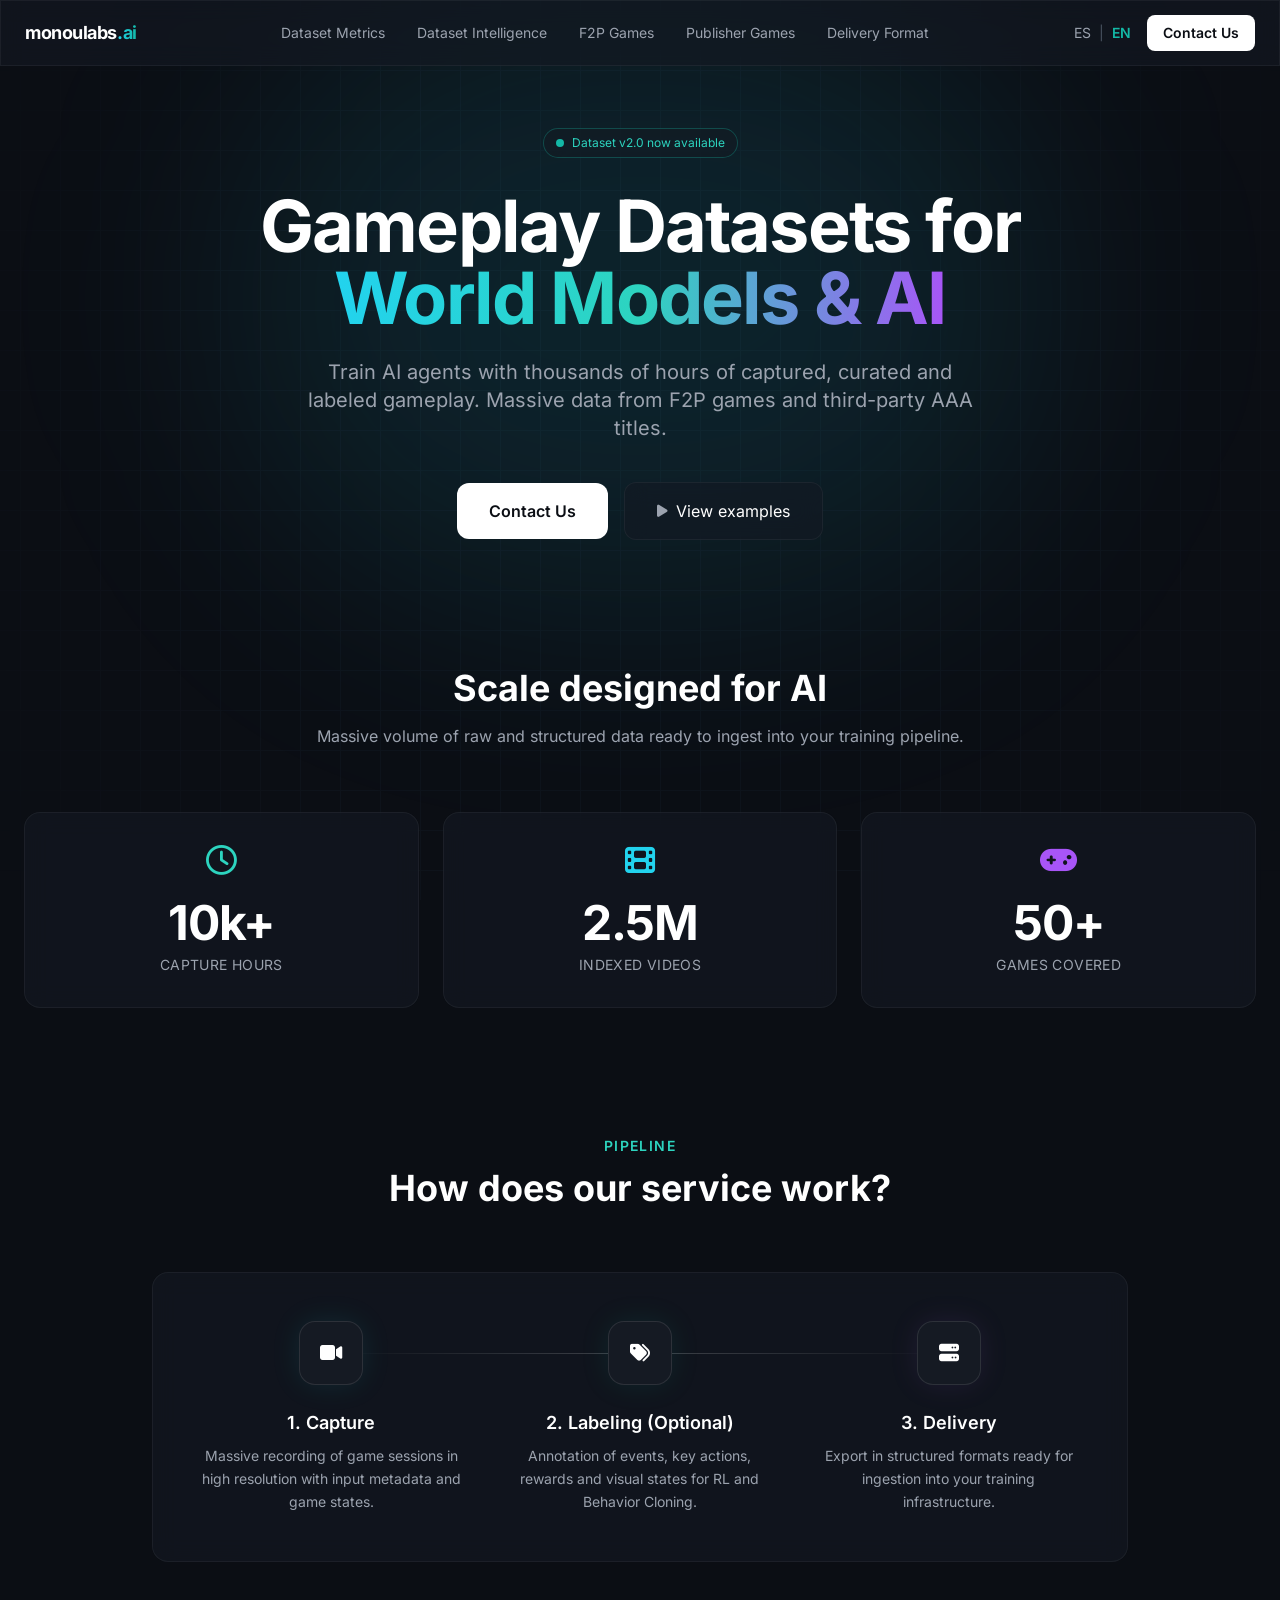
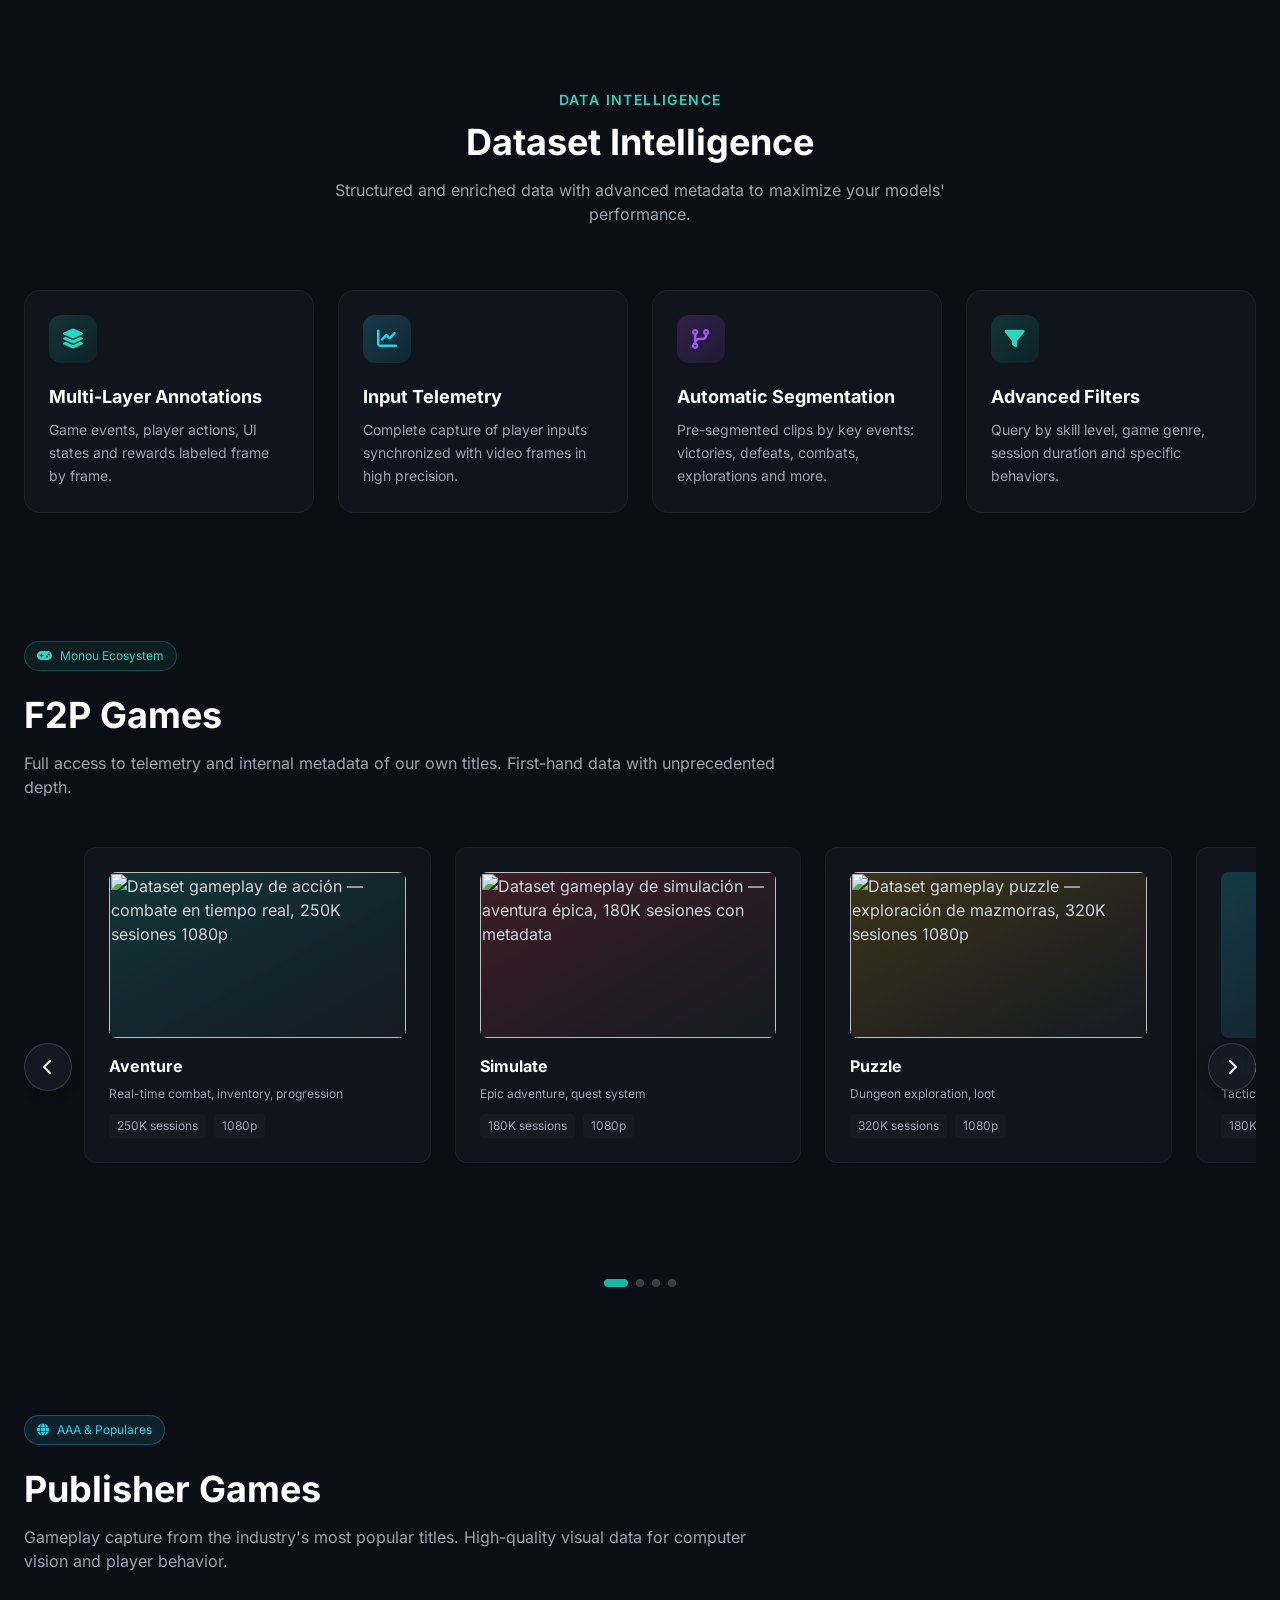
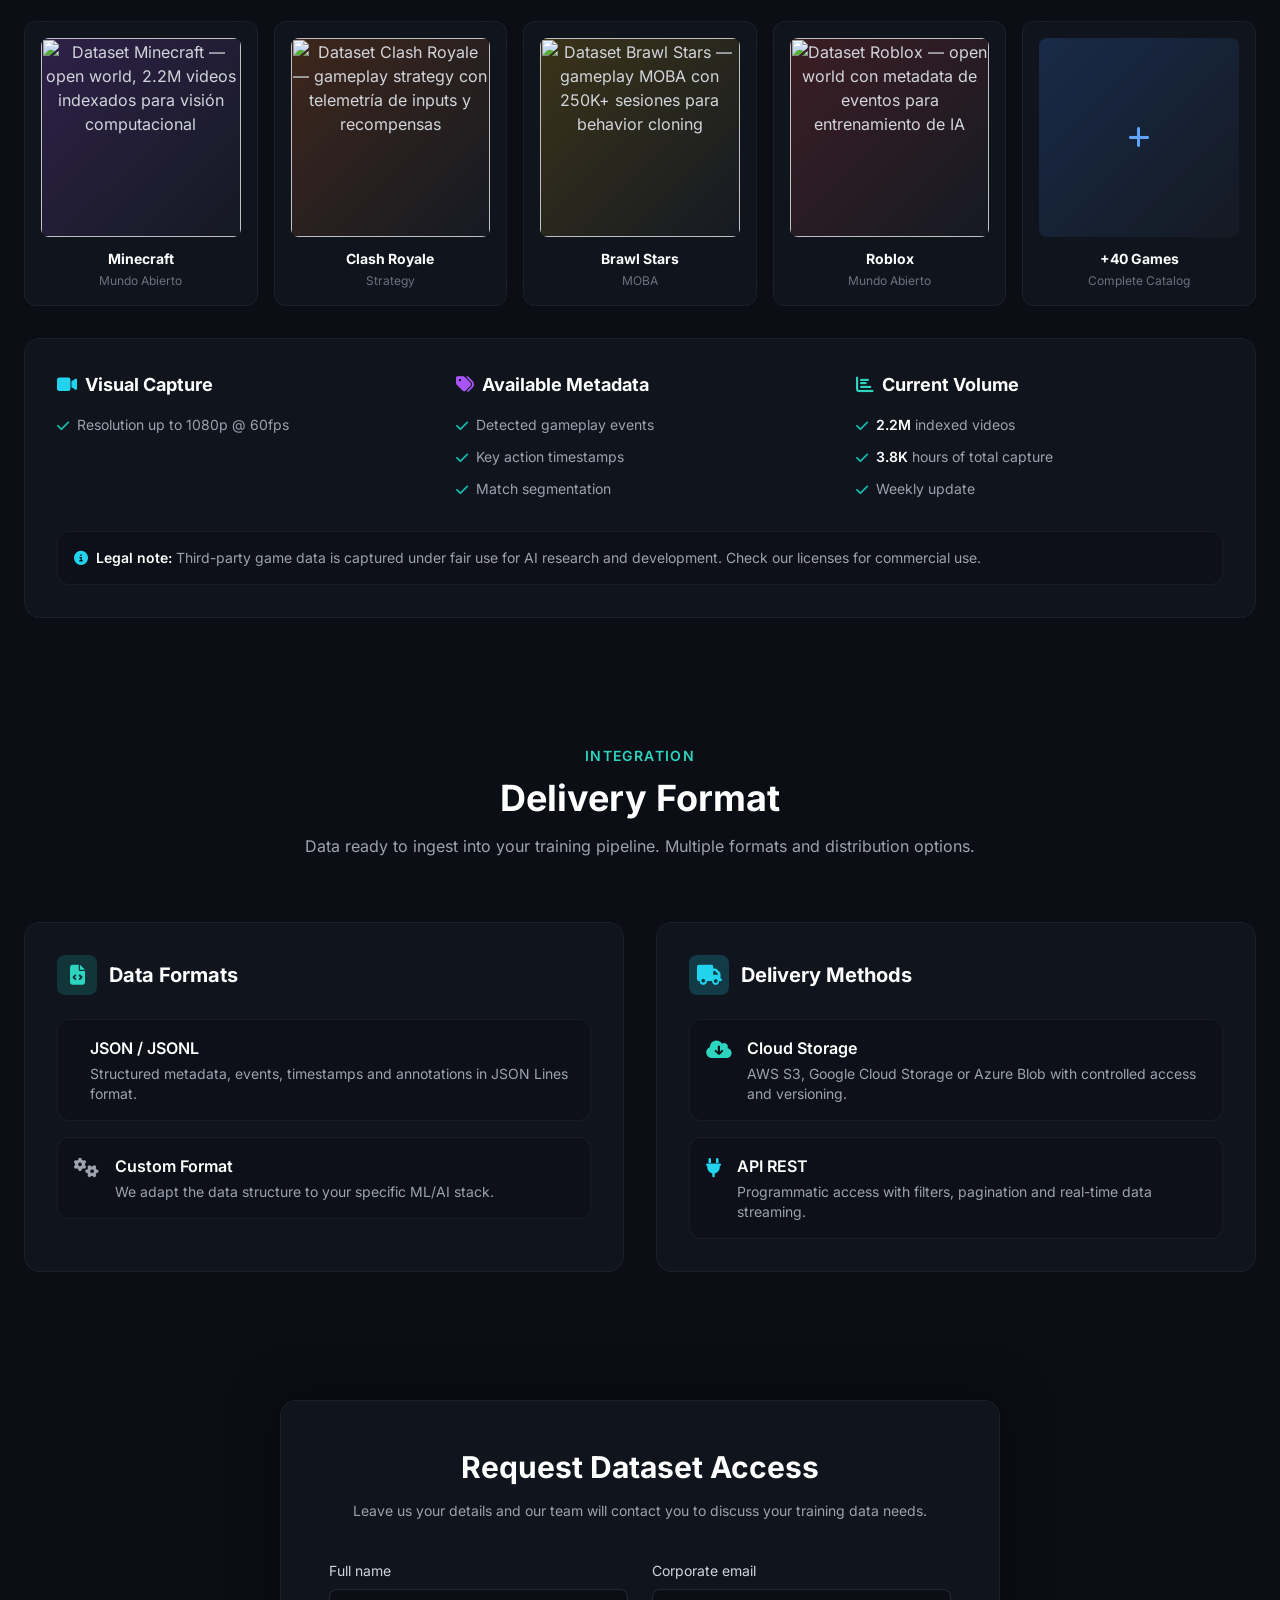
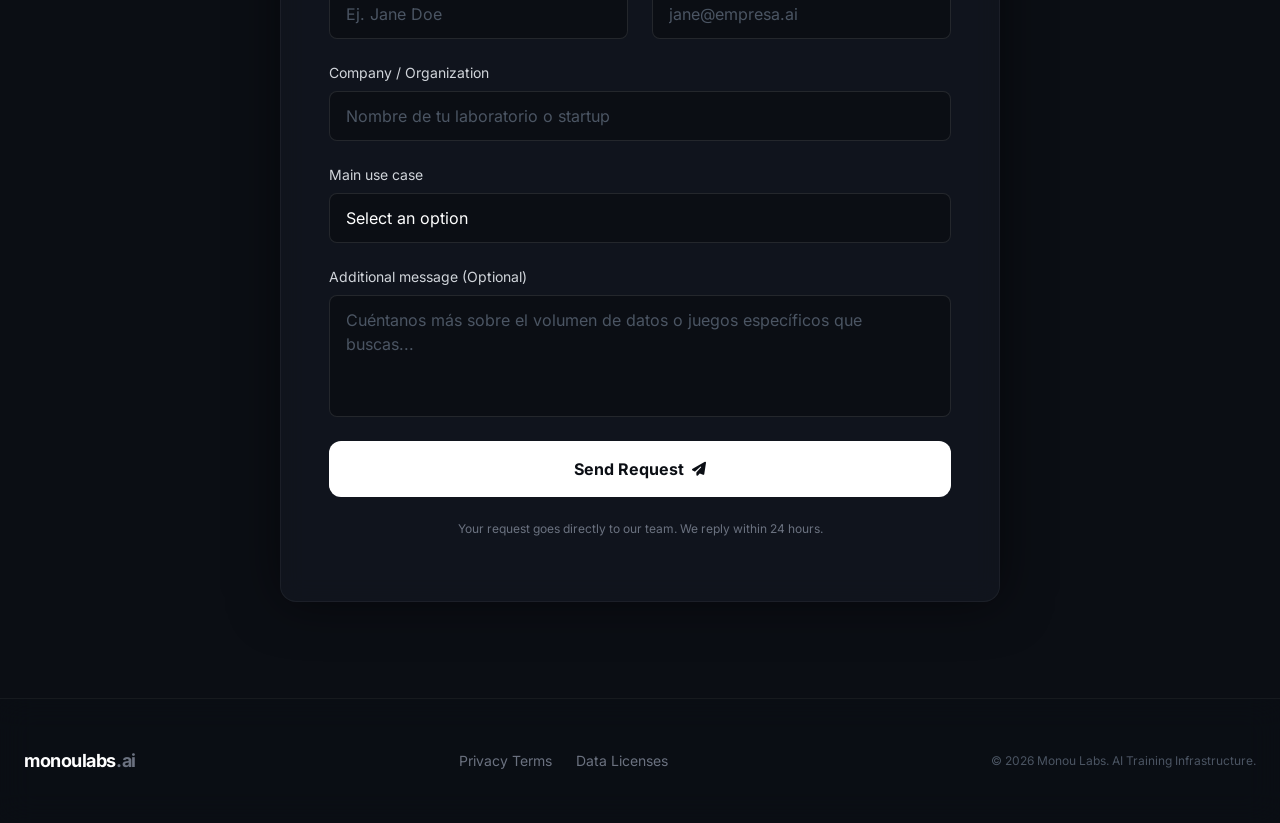
==== index.html @ bdece17b "feat(v3.1.1): quick-win fixes from security + perf/SEO audits Critical: - deploy/start-monou.sh: rem" ====
<html lang="es"><head>
    <meta charset="UTF-8">
    <meta name="viewport" content="width=device-width, initial-scale=1.0">

    <!-- ═══ SEO Primary ═══ -->
    <title>Gameplay Datasets para IA y World Models | Monou Labs</title>
    <meta name="description" content="+10K horas de gameplay capturado, curado y etiquetado. Datasets para Reinforcement Learning, Behavior Cloning y World Models. Juegos F2P y AAA. Entrega vía S3 o API REST.">
    <meta name="robots" content="index, follow">
    <meta name="author" content="Monou Labs">
    <link rel="canonical" href="https://monoulabs.ai/">

    <!-- ═══ Hreflang — solo ES indexable. Toggle EN sigue activo como UX feature (data-en + JS),
         pero no se declara como URL alternativa porque sirve HTML idéntico al ES (Audit v3 Opción B). ═══ -->
    <link rel="alternate" hreflang="es" href="https://monoulabs.ai/">
    <link rel="alternate" hreflang="x-default" href="https://monoulabs.ai/">

    <!-- ═══ Open Graph (LinkedIn, Slack, Facebook) ═══ -->
    <meta property="og:type" content="website">
    <meta property="og:url" content="https://monoulabs.ai/">
    <meta property="og:title" content="Gameplay Datasets para IA y World Models | Monou Labs">
    <meta property="og:description" content="+10K horas de gameplay curado para entrenar agentes de IA. Datasets para Reinforcement Learning y Behavior Cloning con telemetría completa.">
    <meta property="og:image" content="https://monoulabs.ai/og-preview.png">
    <meta property="og:image:secure_url" content="https://monoulabs.ai/og-preview.png">
    <meta property="og:image:type" content="image/png">
    <meta property="og:image:width" content="1200">
    <meta property="og:image:height" content="630">
    <meta property="og:image:alt" content="Monou Labs — Gameplay Datasets para entrenar agentes de IA">
    <meta property="og:locale" content="es_MX">
    <meta property="og:locale:alternate" content="en_US">
    <meta property="og:site_name" content="Monou Labs">

    <!-- ═══ Twitter Card (X / algunas vistas de Slack) ═══ -->
    <meta name="twitter:card" content="summary_large_image">
    <meta name="twitter:title" content="Gameplay Datasets for AI Training | Monou Labs">
    <meta name="twitter:description" content="+10K hours of curated gameplay data for training AI agents. Datasets for RL, Behavior Cloning, World Models.">
    <meta name="twitter:image" content="https://monoulabs.ai/og-preview.png">
    <meta name="twitter:image:alt" content="Monou Labs — Gameplay Datasets para entrenar agentes de IA">
    <meta name="twitter:site" content="@monoulabs">
    <meta name="twitter:creator" content="@monoulabs">

    <!-- ═══ Performance hints — DNS-prefetch only (v2.5.1) ═══
         Antes había <link rel="preconnect"> a S3 y a api.monoulabs.ai;
         PageSpeed reportó "preconnect no usado" porque ninguno está en
         el critical path para LCP:
           - S3: las imágenes son loading="lazy" (no se piden en paint inicial).
           - API: solo se llama en submit del formulario (post-LCP).
         Mantenemos dns-prefetch (cheap, no warning) y soltamos preconnect. -->
    <link rel="dns-prefetch" href="https://muestra-imagen.s3.us-east-1.amazonaws.com">
    <link rel="dns-prefetch" href="https://api.monoulabs.ai">
    <!-- Preconnect a api.monoulabs.ai (v2.5.2 — re-agregado).
         analytics-loader.js fetcha /api/analytics-config y /api/cta-tags
         con defer; en algunas corridas de Lighthouse esos fetches caen en
         critical path y reportó 170ms de ahorro estimado de LCP.
         crossorigin="" porque fetch() cross-origin sin credentials. -->
    <link rel="preconnect" href="https://api.monoulabs.ai" crossorigin>

    <!-- ═══ Preload de fuentes críticas LCP (v2.5.1) ═══
         Inter 400 (body text), 600 (botones del hero) y 700 (H1 hero)
         están above-the-fold. Sin preload el browser los descubre solo
         tras parsear el <style> @font-face inline, encadenándolos detrás
         de tailwind.min.css (Lighthouse: critical chain ~354ms).
         Con preload arrancan en paralelo al HTML parse y no quedan en
         serie con Tailwind. -->
    <link rel="preload" as="font" type="font/woff2" href="assets/fonts/inter-400.woff2" crossorigin>
    <link rel="preload" as="font" type="font/woff2" href="assets/fonts/inter-600.woff2" crossorigin>
    <link rel="preload" as="font" type="font/woff2" href="assets/fonts/inter-700.woff2" crossorigin>

    <!-- ═══ Theme & mobile hints ═══ -->
    <meta name="theme-color" content="#0B0E14">
    <meta name="color-scheme" content="dark">
    <meta name="format-detection" content="telephone=no">
    <meta name="application-name" content="Monou Labs">
    <meta name="apple-mobile-web-app-title" content="Monou Labs">
    <meta name="apple-mobile-web-app-capable" content="yes">
    <meta name="mobile-web-app-capable" content="yes">
    <meta name="apple-mobile-web-app-status-bar-style" content="black-translucent">
    <meta name="referrer" content="strict-origin-when-cross-origin">

    <!-- ═══ Favicon ═══ -->
    <link rel="icon" href="data:image/svg+xml,%3Csvg xmlns='http://www.w3.org/2000/svg' viewBox='0 0 100 100'%3E%3Ctext y='.9em' font-size='90'%3E🎮%3C/text%3E%3C/svg%3E">

    <!-- ═══ Schema.org Dataset (Google Dataset Search — canal zero-competencia) ═══ -->
    <script type="application/ld+json">
    {
      "@context": "https://schema.org/",
      "@type": "Dataset",
      "name": "Gameplay Dataset for AI Training — Monou Labs",
      "alternateName": "Gameplay Datasets para Entrenamiento de IA — Monou Labs",
      "description": "10,000+ hours of gameplay captured, curated and labeled for training AI agents. Frame-by-frame annotations, input telemetry and event segmentation. Covers 50+ F2P and AAA titles.",
      "url": "https://monoulabs.ai/",
      "keywords": [
        "gameplay dataset",
        "AI training data",
        "reinforcement learning dataset",
        "behavior cloning data",
        "world model training",
        "game telemetry",
        "video game AI",
        "datos de entrenamiento IA",
        "dataset de gameplay",
        "aprendizaje por refuerzo"
      ],
      "inLanguage": ["es", "en"],
      "creator": {
        "@type": "Organization",
        "name": "Monou Labs",
        "url": "https://monoulabs.ai/",
        "email": "contacto@monoulabs.ai"
      },
      "distribution": [
        { "@type": "DataDownload", "encodingFormat": "application/json", "contentUrl": "https://monoulabs.ai/#contacto" },
        { "@type": "DataDownload", "encodingFormat": "application/x-ndjson", "contentUrl": "https://monoulabs.ai/#contacto" },
        { "@type": "DataDownload", "encodingFormat": "application/octet-stream", "contentUrl": "https://monoulabs.ai/#contacto" }
      ],
      "measurementTechnique": "Automated gameplay recording, annotation and segmentation",
      "variableMeasured": ["Player actions", "Game states", "Rewards", "Visual frames", "Input telemetry", "Match segmentation"],
      "temporalCoverage": "2024/..",
      "spatialCoverage": "Global",
      "isAccessibleForFree": false,
      "license": "https://monoulabs.ai/#data-licenses",
      "version": "2.0",
      "datePublished": "2024-01-01",
      "dateModified": "2026-05-05",
      "includedInDataCatalog": {
        "@type": "DataCatalog",
        "name": "Monou Labs Gameplay Datasets",
        "url": "https://monoulabs.ai/"
      }
    }
    </script>

    <!-- ═══ Schema.org Organization (entidad — knowledge graph) ═══ -->
    <script type="application/ld+json">
    {
      "@context": "https://schema.org",
      "@type": "Organization",
      "@id": "https://monoulabs.ai/#organization",
      "name": "Monou Labs",
      "alternateName": ["monoulabs.ai", "Monou.gg"],
      "url": "https://monoulabs.ai/",
      "logo": {
        "@type": "ImageObject",
        "url": "https://monoulabs.ai/og-preview.png",
        "width": 1200,
        "height": 630
      },
      "image": "https://monoulabs.ai/og-preview.png",
      "description": "Gameplay datasets para entrenamiento de IA — World Models, Reinforcement Learning y Behavior Cloning",
      "knowsAbout": [
        "Gameplay datasets",
        "Reinforcement Learning",
        "Behavior Cloning",
        "World Models",
        "AI training data",
        "Game telemetry"
      ],
      "sameAs": [
        "https://monoulabs.ai/"
      ],
      "contactPoint": [{
        "@type": "ContactPoint",
        "email": "contacto@monoulabs.ai",
        "contactType": "sales",
        "availableLanguage": ["Spanish", "English"],
        "areaServed": "Worldwide"
      }]
    }
    </script>

    <!-- ═══ Schema.org Service (oferta B2B — rich results) ═══ -->
    <script type="application/ld+json">
    {
      "@context": "https://schema.org",
      "@type": "Service",
      "@id": "https://monoulabs.ai/#service",
      "serviceType": "AI Training Dataset",
      "name": "Gameplay Datasets para entrenamiento de IA",
      "provider": { "@id": "https://monoulabs.ai/#organization" },
      "areaServed": "Worldwide",
      "audience": {
        "@type": "BusinessAudience",
        "audienceType": "ML Engineers, RL Researchers, AI Labs"
      },
      "description": "10K+ horas de gameplay curado y etiquetado para World Models, Reinforcement Learning y Behavior Cloning. Cobertura de 50+ juegos F2P y títulos AAA, entrega vía S3 o API REST.",
      "offers": {
        "@type": "Offer",
        "url": "https://monoulabs.ai/#contacto",
        "availability": "https://schema.org/InStock",
        "priceSpecification": {
          "@type": "PriceSpecification",
          "priceCurrency": "USD",
          "description": "Pricing on request — contact sales for custom dataset packages"
        }
      },
      "category": "Data as a Service (DaaS)",
      "termsOfService": "https://monoulabs.ai/#privacy"
    }
    </script>

    <!-- ═══ Schema.org WebSite (search action + sitelinks) ═══ -->
    <script type="application/ld+json">
    {
      "@context": "https://schema.org",
      "@type": "WebSite",
      "name": "Monou Labs",
      "url": "https://monoulabs.ai/",
      "inLanguage": ["es", "en"],
      "publisher": {
        "@type": "Organization",
        "name": "Monou Labs"
      }
    }
    </script>

    <!-- ═══ Critical CSS inline (v2.4.2 — above-the-fold, evita FOUC + render-blocking) ═══ -->
    <style>
      /* Reset mínimo + variables de marca + estado above-the-fold inicial.
         Tailwind y FA cargan async después; este bloque garantiza que el hero
         se vea correcto desde el primer paint. */
      *,*::before,*::after{box-sizing:border-box}
      html{-webkit-text-size-adjust:100%;tab-size:4}
      body{margin:0;font-family:Inter,system-ui,-apple-system,'Segoe UI',Roboto,Helvetica,Arial,sans-serif;line-height:1.5;background:#0B0E14;color:#fff;-webkit-font-smoothing:antialiased}
      img,svg{display:block;max-width:100%;height:auto}
      .min-h-screen{min-height:100vh}
      .bg-dark-900{background:#0B0E14}
      .text-white{color:#fff}
      .text-gray-400{color:#9ca3af}
      [hidden]{display:none}
    </style>

    <!-- ═══ CSS / fonts / scripts (v2.4.3) ═══ -->
    <!-- Tailwind compilado estático (25 KB) — carga SÍNCRONA porque define el
         layout (flex, grid, spacing). Cargarlo async causaba CLS masivo (0.76)
         porque el HTML se pintaba antes con clases pt-32, gap-32, etc. sin
         efecto, y al llegar Tailwind se reposicionaba todo. v2.4.2 intentó
         async; v2.4.3 revierte a sync para CLS < 0.1. -->
    <!-- ═══ Tailwind inlined (v2.5.2) ═══
         25KB raw / ~6KB Brotli. Antes era <link rel="stylesheet" href="...">
         que generaba critical chain monoulabs.ai → tailwind.min.css en
         Lighthouse. Inlinearlo elimina el round-trip completo (~140-170ms
         de LCP en mobile slow 4G). Trade-off: HTML +25KB en cada request
         vs. CSS cacheado 1 año en Cloudflare. Net positive para visitantes
         primerizos (mayoría del tráfico B2B). -->
    <style id="tailwind-inlined">*,:after,:before{--tw-border-spacing-x:0;--tw-border-spacing-y:0;--tw-translate-x:0;--tw-translate-y:0;--tw-rotate:0;--tw-skew-x:0;--tw-skew-y:0;--tw-scale-x:1;--tw-scale-y:1;--tw-pan-x: ;--tw-pan-y: ;--tw-pinch-zoom: ;--tw-scroll-snap-strictness:proximity;--tw-gradient-from-position: ;--tw-gradient-via-position: ;--tw-gradient-to-position: ;--tw-ordinal: ;--tw-slashed-zero: ;--tw-numeric-figure: ;--tw-numeric-spacing: ;--tw-numeric-fraction: ;--tw-ring-inset: ;--tw-ring-offset-width:0px;--tw-ring-offset-color:#fff;--tw-ring-color:rgba(59,130,246,.5);--tw-ring-offset-shadow:0 0 #0000;--tw-ring-shadow:0 0 #0000;--tw-shadow:0 0 #0000;--tw-shadow-colored:0 0 #0000;--tw-blur: ;--tw-brightness: ;--tw-contrast: ;--tw-grayscale: ;--tw-hue-rotate: ;--tw-invert: ;--tw-saturate: ;--tw-sepia: ;--tw-drop-shadow: ;--tw-backdrop-blur: ;--tw-backdrop-brightness: ;--tw-backdrop-contrast: ;--tw-backdrop-grayscale: ;--tw-backdrop-hue-rotate: ;--tw-backdrop-invert: ;--tw-backdrop-opacity: ;--tw-backdrop-saturate: ;--tw-backdrop-sepia: ;--tw-contain-size: ;--tw-contain-layout: ;--tw-contain-paint: ;--tw-contain-style: }::backdrop{--tw-border-spacing-x:0;--tw-border-spacing-y:0;--tw-translate-x:0;--tw-translate-y:0;--tw-rotate:0;--tw-skew-x:0;--tw-skew-y:0;--tw-scale-x:1;--tw-scale-y:1;--tw-pan-x: ;--tw-pan-y: ;--tw-pinch-zoom: ;--tw-scroll-snap-strictness:proximity;--tw-gradient-from-position: ;--tw-gradient-via-position: ;--tw-gradient-to-position: ;--tw-ordinal: ;--tw-slashed-zero: ;--tw-numeric-figure: ;--tw-numeric-spacing: ;--tw-numeric-fraction: ;--tw-ring-inset: ;--tw-ring-offset-width:0px;--tw-ring-offset-color:#fff;--tw-ring-color:rgba(59,130,246,.5);--tw-ring-offset-shadow:0 0 #0000;--tw-ring-shadow:0 0 #0000;--tw-shadow:0 0 #0000;--tw-shadow-colored:0 0 #0000;--tw-blur: ;--tw-brightness: ;--tw-contrast: ;--tw-grayscale: ;--tw-hue-rotate: ;--tw-invert: ;--tw-saturate: ;--tw-sepia: ;--tw-drop-shadow: ;--tw-backdrop-blur: ;--tw-backdrop-brightness: ;--tw-backdrop-contrast: ;--tw-backdrop-grayscale: ;--tw-backdrop-hue-rotate: ;--tw-backdrop-invert: ;--tw-backdrop-opacity: ;--tw-backdrop-saturate: ;--tw-backdrop-sepia: ;--tw-contain-size: ;--tw-contain-layout: ;--tw-contain-paint: ;--tw-contain-style: }/*! tailwindcss v3.4.17 | MIT License | https://tailwindcss.com*/*,:after,:before{box-sizing:border-box;border:0 solid #e5e7eb}:after,:before{--tw-content:""}:host,html{line-height:1.5;-webkit-text-size-adjust:100%;-moz-tab-size:4;-o-tab-size:4;tab-size:4;font-family:Inter,sans-serif;font-feature-settings:normal;font-variation-settings:normal;-webkit-tap-highlight-color:transparent}body{margin:0;line-height:inherit}hr{height:0;color:inherit;border-top-width:1px}abbr:where([title]){-webkit-text-decoration:underline dotted;text-decoration:underline dotted}h1,h2,h3,h4,h5,h6{font-size:inherit;font-weight:inherit}a{color:inherit;text-decoration:inherit}b,strong{font-weight:bolder}code,kbd,pre,samp{font-family:ui-monospace,SFMono-Regular,Menlo,Monaco,Consolas,Liberation Mono,Courier New,monospace;font-feature-settings:normal;font-variation-settings:normal;font-size:1em}small{font-size:80%}sub,sup{font-size:75%;line-height:0;position:relative;vertical-align:baseline}sub{bottom:-.25em}sup{top:-.5em}table{text-indent:0;border-color:inherit;border-collapse:collapse}button,input,optgroup,select,textarea{font-family:inherit;font-feature-settings:inherit;font-variation-settings:inherit;font-size:100%;font-weight:inherit;line-height:inherit;letter-spacing:inherit;color:inherit;margin:0;padding:0}button,select{text-transform:none}button,input:where([type=button]),input:where([type=reset]),input:where([type=submit]){-webkit-appearance:button;background-color:transparent;background-image:none}:-moz-focusring{outline:auto}:-moz-ui-invalid{box-shadow:none}progress{vertical-align:baseline}::-webkit-inner-spin-button,::-webkit-outer-spin-button{height:auto}[type=search]{-webkit-appearance:textfield;outline-offset:-2px}::-webkit-search-decoration{-webkit-appearance:none}::-webkit-file-upload-button{-webkit-appearance:button;font:inherit}summary{display:list-item}blockquote,dd,dl,figure,h1,h2,h3,h4,h5,h6,hr,p,pre{margin:0}fieldset{margin:0}fieldset,legend{padding:0}menu,ol,ul{list-style:none;margin:0;padding:0}dialog{padding:0}textarea{resize:vertical}input::-moz-placeholder,textarea::-moz-placeholder{opacity:1;color:#9ca3af}input::placeholder,textarea::placeholder{opacity:1;color:#9ca3af}[role=button],button{cursor:pointer}:disabled{cursor:default}audio,canvas,embed,iframe,img,object,svg,video{display:block;vertical-align:middle}img,video{max-width:100%;height:auto}[hidden]:where(:not([hidden=until-found])){display:none}.\!container{width:100%!important}.container{width:100%}@media (min-width:640px){.\!container{max-width:640px!important}.container{max-width:640px}}@media (min-width:768px){.\!container{max-width:768px!important}.container{max-width:768px}}@media (min-width:1024px){.\!container{max-width:1024px!important}.container{max-width:1024px}}@media (min-width:1280px){.\!container{max-width:1280px!important}.container{max-width:1280px}}@media (min-width:1536px){.\!container{max-width:1536px!important}.container{max-width:1536px}}.sr-only{position:absolute;width:1px;height:1px;padding:0;margin:-1px;overflow:hidden;clip:rect(0,0,0,0);white-space:nowrap;border-width:0}.pointer-events-none{pointer-events:none}.visible{visibility:visible}.fixed{position:fixed}.absolute{position:absolute}.relative{position:relative}.inset-0{inset:0}.left-1\/2{left:50%}.left-\[16\%\]{left:16%}.right-\[16\%\]{right:16%}.top-0{top:0}.top-8{top:2rem}.z-0{z-index:0}.z-10{z-index:10}.z-50{z-index:50}.m-0{margin:0}.-mx-6{margin-left:-1.5rem;margin-right:-1.5rem}.mx-auto{margin-left:auto;margin-right:auto}.mb-1{margin-bottom:.25rem}.mb-10{margin-bottom:2.5rem}.mb-12{margin-bottom:3rem}.mb-16{margin-bottom:4rem}.mb-2{margin-bottom:.5rem}.mb-3{margin-bottom:.75rem}.mb-4{margin-bottom:1rem}.mb-5{margin-bottom:1.25rem}.mb-6{margin-bottom:1.5rem}.mb-8{margin-bottom:2rem}.mr-2{margin-right:.5rem}.mt-1{margin-top:.25rem}.mt-3{margin-top:.75rem}.mt-4{margin-top:1rem}.mt-8{margin-top:2rem}.flex{display:flex}.inline-flex{display:inline-flex}.grid{display:grid}.hidden{display:none}.aspect-square{aspect-ratio:1/1}.aspect-video{aspect-ratio:16/9}.h-10{height:2.5rem}.h-12{height:3rem}.h-16{height:4rem}.h-2{height:.5rem}.h-24{height:6rem}.h-\[600px\]{height:600px}.h-full{height:100%}.h-px{height:1px}.min-h-screen{min-height:100vh}.w-10{width:2.5rem}.w-12{width:3rem}.w-16{width:4rem}.w-2{width:.5rem}.w-24{width:6rem}.w-64{width:16rem}.w-\[800px\]{width:800px}.w-full{width:100%}.max-w-2xl{max-width:42rem}.max-w-3xl{max-width:48rem}.max-w-4xl{max-width:56rem}.max-w-5xl{max-width:64rem}.max-w-7xl{max-width:80rem}.max-w-md{max-width:28rem}.flex-1{flex:1 1 0%}.flex-shrink-0{flex-shrink:0}.-translate-x-1\/2{--tw-translate-x:-50%}.-translate-x-1\/2,.transform{transform:translate(var(--tw-translate-x),var(--tw-translate-y)) rotate(var(--tw-rotate)) skewX(var(--tw-skew-x)) skewY(var(--tw-skew-y)) scaleX(var(--tw-scale-x)) scaleY(var(--tw-scale-y))}@keyframes pulse{50%{opacity:.5}}.animate-pulse{animation:pulse 2s cubic-bezier(.4,0,.6,1) infinite}.cursor-pointer{cursor:pointer}.resize-none{resize:none}.appearance-none{-webkit-appearance:none;-moz-appearance:none;appearance:none}.grid-cols-1{grid-template-columns:repeat(1,minmax(0,1fr))}.grid-cols-2{grid-template-columns:repeat(2,minmax(0,1fr))}.flex-col{flex-direction:column}.items-start{align-items:flex-start}.items-center{align-items:center}.justify-center{justify-content:center}.justify-between{justify-content:space-between}.gap-12{gap:3rem}.gap-2{gap:.5rem}.gap-3{gap:.75rem}.gap-32{gap:8rem}.gap-4{gap:1rem}.gap-6{gap:1.5rem}.gap-8{gap:2rem}.space-y-2>:not([hidden])~:not([hidden]){--tw-space-y-reverse:0;margin-top:calc(.5rem*(1 - var(--tw-space-y-reverse)));margin-bottom:calc(.5rem*var(--tw-space-y-reverse))}.space-y-3>:not([hidden])~:not([hidden]){--tw-space-y-reverse:0;margin-top:calc(.75rem*(1 - var(--tw-space-y-reverse)));margin-bottom:calc(.75rem*var(--tw-space-y-reverse))}.space-y-4>:not([hidden])~:not([hidden]){--tw-space-y-reverse:0;margin-top:calc(1rem*(1 - var(--tw-space-y-reverse)));margin-bottom:calc(1rem*var(--tw-space-y-reverse))}.space-y-6>:not([hidden])~:not([hidden]){--tw-space-y-reverse:0;margin-top:calc(1.5rem*(1 - var(--tw-space-y-reverse)));margin-bottom:calc(1.5rem*var(--tw-space-y-reverse))}.overflow-hidden{overflow:hidden}.overflow-x-auto{overflow-x:auto}.rounded{border-radius:.25rem}.rounded-2xl{border-radius:1rem}.rounded-full{border-radius:9999px}.rounded-lg{border-radius:.5rem}.rounded-xl{border-radius:.75rem}.border{border-width:1px}.border-b{border-bottom-width:1px}.border-t{border-top-width:1px}.border-accent-cyan\/30{border-color:rgba(34,211,238,.3)}.border-brand-500\/30{border-color:rgba(20,184,166,.3)}.border-white\/10{border-color:hsla(0,0%,100%,.1)}.border-white\/5{border-color:hsla(0,0%,100%,.05)}.bg-accent-cyan\/10{background-color:rgba(34,211,238,.1)}.bg-accent-cyan\/20{background-color:rgba(34,211,238,.2)}.bg-brand-500{--tw-bg-opacity:1;background-color:rgb(20 184 166/var(--tw-bg-opacity,1))}.bg-brand-500\/10{background-color:rgba(20,184,166,.1)}.bg-brand-500\/20{background-color:rgba(20,184,166,.2)}.bg-dark-800{--tw-bg-opacity:1;background-color:rgb(21 26 35/var(--tw-bg-opacity,1))}.bg-dark-800\/50{background-color:rgba(21,26,35,.5)}.bg-dark-900{--tw-bg-opacity:1;background-color:rgb(11 14 20/var(--tw-bg-opacity,1))}.bg-dark-900\/50{background-color:rgba(11,14,20,.5)}.bg-white{--tw-bg-opacity:1;background-color:rgb(255 255 255/var(--tw-bg-opacity,1))}.bg-gradient-to-b{background-image:linear-gradient(to bottom,var(--tw-gradient-stops))}.bg-gradient-to-br{background-image:linear-gradient(to bottom right,var(--tw-gradient-stops))}.bg-gradient-to-r{background-image:linear-gradient(to right,var(--tw-gradient-stops))}.bg-grid-pattern{background-image:linear-gradient(90deg,#1f2937 1px,transparent 0),linear-gradient(180deg,#1f2937 1px,transparent 0)}.from-accent-cyan{--tw-gradient-from:#22d3ee var(--tw-gradient-from-position);--tw-gradient-to:rgba(34,211,238,0) var(--tw-gradient-to-position);--tw-gradient-stops:var(--tw-gradient-from),var(--tw-gradient-to)}.from-accent-cyan\/20{--tw-gradient-from:rgba(34,211,238,.2) var(--tw-gradient-from-position);--tw-gradient-to:rgba(34,211,238,0) var(--tw-gradient-to-position);--tw-gradient-stops:var(--tw-gradient-from),var(--tw-gradient-to)}.from-accent-cyan\/5{--tw-gradient-from:rgba(34,211,238,.05) var(--tw-gradient-from-position);--tw-gradient-to:rgba(34,211,238,0) var(--tw-gradient-to-position);--tw-gradient-stops:var(--tw-gradient-from),var(--tw-gradient-to)}.from-accent-purple\/20{--tw-gradient-from:rgba(168,85,247,.2) var(--tw-gradient-from-position);--tw-gradient-to:rgba(168,85,247,0) var(--tw-gradient-to-position);--tw-gradient-stops:var(--tw-gradient-from),var(--tw-gradient-to)}.from-accent-purple\/5{--tw-gradient-from:rgba(168,85,247,.05) var(--tw-gradient-from-position);--tw-gradient-to:rgba(168,85,247,0) var(--tw-gradient-to-position);--tw-gradient-stops:var(--tw-gradient-from),var(--tw-gradient-to)}.from-blue-500\/20{--tw-gradient-from:rgba(59,130,246,.2) var(--tw-gradient-from-position);--tw-gradient-to:rgba(59,130,246,0) var(--tw-gradient-to-position);--tw-gradient-stops:var(--tw-gradient-from),var(--tw-gradient-to)}.from-brand-400{--tw-gradient-from:#2dd4bf var(--tw-gradient-from-position);--tw-gradient-to:rgba(45,212,191,0) var(--tw-gradient-to-position);--tw-gradient-stops:var(--tw-gradient-from),var(--tw-gradient-to)}.from-brand-500{--tw-gradient-from:#14b8a6 var(--tw-gradient-from-position);--tw-gradient-to:rgba(20,184,166,0) var(--tw-gradient-to-position);--tw-gradient-stops:var(--tw-gradient-from),var(--tw-gradient-to)}.from-brand-500\/20{--tw-gradient-from:rgba(20,184,166,.2) var(--tw-gradient-from-position);--tw-gradient-to:rgba(20,184,166,0) var(--tw-gradient-to-position);--tw-gradient-stops:var(--tw-gradient-from),var(--tw-gradient-to)}.from-brand-500\/5{--tw-gradient-from:rgba(20,184,166,.05) var(--tw-gradient-from-position);--tw-gradient-to:rgba(20,184,166,0) var(--tw-gradient-to-position);--tw-gradient-stops:var(--tw-gradient-from),var(--tw-gradient-to)}.from-green-500\/20{--tw-gradient-from:rgba(34,197,94,.2) var(--tw-gradient-from-position);--tw-gradient-to:rgba(34,197,94,0) var(--tw-gradient-to-position);--tw-gradient-stops:var(--tw-gradient-from),var(--tw-gradient-to)}.from-orange-500\/20{--tw-gradient-from:rgba(249,115,22,.2) var(--tw-gradient-from-position);--tw-gradient-to:rgba(249,115,22,0) var(--tw-gradient-to-position);--tw-gradient-stops:var(--tw-gradient-from),var(--tw-gradient-to)}.from-pink-500\/20{--tw-gradient-from:rgba(236,72,153,.2) var(--tw-gradient-from-position);--tw-gradient-to:rgba(236,72,153,0) var(--tw-gradient-to-position);--tw-gradient-stops:var(--tw-gradient-from),var(--tw-gradient-to)}.from-purple-500\/20{--tw-gradient-from:rgba(168,85,247,.2) var(--tw-gradient-from-position);--tw-gradient-to:rgba(168,85,247,0) var(--tw-gradient-to-position);--tw-gradient-stops:var(--tw-gradient-from),var(--tw-gradient-to)}.from-red-500\/20{--tw-gradient-from:rgba(239,68,68,.2) var(--tw-gradient-from-position);--tw-gradient-to:rgba(239,68,68,0) var(--tw-gradient-to-position);--tw-gradient-stops:var(--tw-gradient-from),var(--tw-gradient-to)}.from-transparent{--tw-gradient-from:transparent var(--tw-gradient-from-position);--tw-gradient-to:transparent var(--tw-gradient-to-position);--tw-gradient-stops:var(--tw-gradient-from),var(--tw-gradient-to)}.from-yellow-500\/20{--tw-gradient-from:rgba(234,179,8,.2) var(--tw-gradient-from-position);--tw-gradient-to:rgba(234,179,8,0) var(--tw-gradient-to-position);--tw-gradient-stops:var(--tw-gradient-from),var(--tw-gradient-to)}.via-brand-400{--tw-gradient-to:rgba(45,212,191,0) var(--tw-gradient-to-position);--tw-gradient-stops:var(--tw-gradient-from),#2dd4bf var(--tw-gradient-via-position),var(--tw-gradient-to)}.via-white\/20{--tw-gradient-to:hsla(0,0%,100%,0) var(--tw-gradient-to-position);--tw-gradient-stops:var(--tw-gradient-from),hsla(0,0%,100%,.2) var(--tw-gradient-via-position),var(--tw-gradient-to)}.to-accent-cyan{--tw-gradient-to:#22d3ee var(--tw-gradient-to-position)}.to-accent-cyan\/10{--tw-gradient-to:rgba(34,211,238,.1) var(--tw-gradient-to-position)}.to-accent-cyan\/20{--tw-gradient-to:rgba(34,211,238,.2) var(--tw-gradient-to-position)}.to-accent-purple{--tw-gradient-to:#a855f7 var(--tw-gradient-to-position)}.to-accent-purple\/10{--tw-gradient-to:rgba(168,85,247,.1) var(--tw-gradient-to-position)}.to-brand-500{--tw-gradient-to:#14b8a6 var(--tw-gradient-to-position)}.to-brand-600\/10{--tw-gradient-to:rgba(13,148,136,.1) var(--tw-gradient-to-position)}.to-dark-800{--tw-gradient-to:#151a23 var(--tw-gradient-to-position)}.to-transparent{--tw-gradient-to:transparent var(--tw-gradient-to-position)}.bg-clip-text{-webkit-background-clip:text;background-clip:text}.object-cover{-o-object-fit:cover;object-fit:cover}.p-0{padding:0}.p-12{padding:3rem}.p-4{padding:1rem}.p-6{padding:1.5rem}.p-8{padding:2rem}.px-2{padding-left:.5rem;padding-right:.5rem}.px-3{padding-left:.75rem;padding-right:.75rem}.px-4{padding-left:1rem;padding-right:1rem}.px-6{padding-left:1.5rem;padding-right:1.5rem}.px-8{padding-left:2rem;padding-right:2rem}.py-1{padding-top:.25rem;padding-bottom:.25rem}.py-1\.5{padding-top:.375rem;padding-bottom:.375rem}.py-12{padding-top:3rem;padding-bottom:3rem}.py-2{padding-top:.5rem;padding-bottom:.5rem}.py-3{padding-top:.75rem;padding-bottom:.75rem}.py-4{padding-top:1rem;padding-bottom:1rem}.pb-24{padding-bottom:6rem}.pb-4{padding-bottom:1rem}.pt-32{padding-top:8rem}.text-center{text-align:center}.text-2xl{font-size:1.5rem;line-height:2rem}.text-3xl{font-size:1.875rem;line-height:2.25rem}.text-4xl{font-size:2.25rem;line-height:2.5rem}.text-5xl{font-size:3rem;line-height:1}.text-base{font-size:1rem;line-height:1.5rem}.text-lg{font-size:1.125rem;line-height:1.75rem}.text-sm{font-size:.875rem;line-height:1.25rem}.text-xl{font-size:1.25rem;line-height:1.75rem}.text-xs{font-size:.75rem;line-height:1rem}.font-bold{font-weight:700}.font-extrabold{font-weight:800}.font-medium{font-weight:500}.font-semibold{font-weight:600}.uppercase{text-transform:uppercase}.leading-\[1\.1\]{line-height:1.1}.leading-relaxed{line-height:1.625}.tracking-tight{letter-spacing:-.025em}.tracking-wide{letter-spacing:.025em}.tracking-widest{letter-spacing:.1em}.text-accent-cyan{--tw-text-opacity:1;color:rgb(34 211 238/var(--tw-text-opacity,1))}.text-accent-purple{--tw-text-opacity:1;color:rgb(168 85 247/var(--tw-text-opacity,1))}.text-blue-400{--tw-text-opacity:1;color:rgb(96 165 250/var(--tw-text-opacity,1))}.text-brand-400{--tw-text-opacity:1;color:rgb(45 212 191/var(--tw-text-opacity,1))}.text-brand-500{--tw-text-opacity:1;color:rgb(20 184 166/var(--tw-text-opacity,1))}.text-dark-900{--tw-text-opacity:1;color:rgb(11 14 20/var(--tw-text-opacity,1))}.text-gray-300{--tw-text-opacity:1;color:rgb(209 213 219/var(--tw-text-opacity,1))}.text-gray-400{--tw-text-opacity:1;color:rgb(156 163 175/var(--tw-text-opacity,1))}.text-gray-500{--tw-text-opacity:1;color:rgb(107 114 128/var(--tw-text-opacity,1))}.text-gray-600{--tw-text-opacity:1;color:rgb(75 85 99/var(--tw-text-opacity,1))}.text-green-400{--tw-text-opacity:1;color:rgb(74 222 128/var(--tw-text-opacity,1))}.text-orange-400{--tw-text-opacity:1;color:rgb(251 146 60/var(--tw-text-opacity,1))}.text-pink-400{--tw-text-opacity:1;color:rgb(244 114 182/var(--tw-text-opacity,1))}.text-transparent{color:transparent}.text-white{--tw-text-opacity:1;color:rgb(255 255 255/var(--tw-text-opacity,1))}.antialiased{-webkit-font-smoothing:antialiased;-moz-osx-font-smoothing:grayscale}.placeholder-gray-600::-moz-placeholder{--tw-placeholder-opacity:1;color:rgb(75 85 99/var(--tw-placeholder-opacity,1))}.placeholder-gray-600::placeholder{--tw-placeholder-opacity:1;color:rgb(75 85 99/var(--tw-placeholder-opacity,1))}.opacity-0{opacity:0}.shadow-\[0_0_30px_rgba\(168\2c 85\2c 247\2c 0\.1\)\]{--tw-shadow:0 0 30px rgba(168,85,247,.1);--tw-shadow-colored:0 0 30px var(--tw-shadow-color);box-shadow:var(--tw-ring-offset-shadow,0 0 #0000),var(--tw-ring-shadow,0 0 #0000),var(--tw-shadow)}.shadow-\[0_0_30px_rgba\(20\2c 184\2c 166\2c 0\.1\)\]{--tw-shadow:0 0 30px rgba(20,184,166,.1);--tw-shadow-colored:0 0 30px var(--tw-shadow-color);box-shadow:var(--tw-ring-offset-shadow,0 0 #0000),var(--tw-ring-shadow,0 0 #0000),var(--tw-shadow)}.shadow-\[0_0_30px_rgba\(34\2c 211\2c 238\2c 0\.1\)\]{--tw-shadow:0 0 30px rgba(34,211,238,.1);--tw-shadow-colored:0 0 30px var(--tw-shadow-color);box-shadow:var(--tw-ring-offset-shadow,0 0 #0000),var(--tw-ring-shadow,0 0 #0000),var(--tw-shadow)}.shadow-\[0_0_50px_rgba\(0\2c 0\2c 0\2c 0\.5\)\]{--tw-shadow:0 0 50px rgba(0,0,0,.5);--tw-shadow-colored:0 0 50px var(--tw-shadow-color);box-shadow:var(--tw-ring-offset-shadow,0 0 #0000),var(--tw-ring-shadow,0 0 #0000),var(--tw-shadow)}.outline{outline-style:solid}.blur{--tw-blur:blur(8px)}.blur,.blur-\[120px\]{filter:var(--tw-blur) var(--tw-brightness) var(--tw-contrast) var(--tw-grayscale) var(--tw-hue-rotate) var(--tw-invert) var(--tw-saturate) var(--tw-sepia) var(--tw-drop-shadow)}.blur-\[120px\]{--tw-blur:blur(120px)}.backdrop-blur-lg{--tw-backdrop-blur:blur(16px)}.backdrop-blur-lg,.backdrop-blur-md{-webkit-backdrop-filter:var(--tw-backdrop-blur) var(--tw-backdrop-brightness) var(--tw-backdrop-contrast) var(--tw-backdrop-grayscale) var(--tw-backdrop-hue-rotate) var(--tw-backdrop-invert) var(--tw-backdrop-opacity) var(--tw-backdrop-saturate) var(--tw-backdrop-sepia);backdrop-filter:var(--tw-backdrop-blur) var(--tw-backdrop-brightness) var(--tw-backdrop-contrast) var(--tw-backdrop-grayscale) var(--tw-backdrop-hue-rotate) var(--tw-backdrop-invert) var(--tw-backdrop-opacity) var(--tw-backdrop-saturate) var(--tw-backdrop-sepia)}.backdrop-blur-md{--tw-backdrop-blur:blur(12px)}.backdrop-filter{-webkit-backdrop-filter:var(--tw-backdrop-blur) var(--tw-backdrop-brightness) var(--tw-backdrop-contrast) var(--tw-backdrop-grayscale) var(--tw-backdrop-hue-rotate) var(--tw-backdrop-invert) var(--tw-backdrop-opacity) var(--tw-backdrop-saturate) var(--tw-backdrop-sepia);backdrop-filter:var(--tw-backdrop-blur) var(--tw-backdrop-brightness) var(--tw-backdrop-contrast) var(--tw-backdrop-grayscale) var(--tw-backdrop-hue-rotate) var(--tw-backdrop-invert) var(--tw-backdrop-opacity) var(--tw-backdrop-saturate) var(--tw-backdrop-sepia)}.transition{transition-property:color,background-color,border-color,text-decoration-color,fill,stroke,opacity,box-shadow,transform,filter,-webkit-backdrop-filter;transition-property:color,background-color,border-color,text-decoration-color,fill,stroke,opacity,box-shadow,transform,filter,backdrop-filter;transition-property:color,background-color,border-color,text-decoration-color,fill,stroke,opacity,box-shadow,transform,filter,backdrop-filter,-webkit-backdrop-filter;transition-timing-function:cubic-bezier(.4,0,.2,1);transition-duration:.15s}.transition-all{transition-property:all;transition-timing-function:cubic-bezier(.4,0,.2,1);transition-duration:.15s}.transition-colors{transition-property:color,background-color,border-color,text-decoration-color,fill,stroke;transition-timing-function:cubic-bezier(.4,0,.2,1);transition-duration:.15s}.transition-opacity{transition-property:opacity;transition-timing-function:cubic-bezier(.4,0,.2,1);transition-duration:.15s}.transition-transform{transition-property:transform;transition-timing-function:cubic-bezier(.4,0,.2,1);transition-duration:.15s}.duration-300{transition-duration:.3s}.selection\:bg-brand-500\/30 ::-moz-selection{background-color:rgba(20,184,166,.3)}.selection\:bg-brand-500\/30 ::selection{background-color:rgba(20,184,166,.3)}.selection\:text-white ::-moz-selection{--tw-text-opacity:1;color:rgb(255 255 255/var(--tw-text-opacity,1))}.selection\:text-white ::selection{--tw-text-opacity:1;color:rgb(255 255 255/var(--tw-text-opacity,1))}.selection\:bg-brand-500\/30::-moz-selection{background-color:rgba(20,184,166,.3)}.selection\:bg-brand-500\/30::selection{background-color:rgba(20,184,166,.3)}.selection\:text-white::-moz-selection{--tw-text-opacity:1;color:rgb(255 255 255/var(--tw-text-opacity,1))}.selection\:text-white::selection{--tw-text-opacity:1;color:rgb(255 255 255/var(--tw-text-opacity,1))}.hover\:border-accent-cyan\/30:hover{border-color:rgba(34,211,238,.3)}.hover\:border-accent-purple\/30:hover{border-color:rgba(168,85,247,.3)}.hover\:border-brand-500\/30:hover{border-color:rgba(20,184,166,.3)}.hover\:bg-dark-800:hover{--tw-bg-opacity:1;background-color:rgb(21 26 35/var(--tw-bg-opacity,1))}.hover\:bg-gray-100:hover{--tw-bg-opacity:1;background-color:rgb(243 244 246/var(--tw-bg-opacity,1))}.hover\:from-brand-600:hover{--tw-gradient-from:#0d9488 var(--tw-gradient-from-position);--tw-gradient-to:rgba(13,148,136,0) var(--tw-gradient-to-position);--tw-gradient-stops:var(--tw-gradient-from),var(--tw-gradient-to)}.hover\:to-accent-cyan\/90:hover{--tw-gradient-to:rgba(34,211,238,.9) var(--tw-gradient-to-position)}.hover\:text-white:hover{--tw-text-opacity:1;color:rgb(255 255 255/var(--tw-text-opacity,1))}.focus\:border-brand-500:focus{--tw-border-opacity:1;border-color:rgb(20 184 166/var(--tw-border-opacity,1))}.focus\:outline-none:focus{outline:2px solid transparent;outline-offset:2px}.focus\:ring-1:focus{--tw-ring-offset-shadow:var(--tw-ring-inset) 0 0 0 var(--tw-ring-offset-width) var(--tw-ring-offset-color);--tw-ring-shadow:var(--tw-ring-inset) 0 0 0 calc(1px + var(--tw-ring-offset-width)) var(--tw-ring-color);box-shadow:var(--tw-ring-offset-shadow),var(--tw-ring-shadow),var(--tw-shadow,0 0 #0000)}.focus\:ring-brand-500:focus{--tw-ring-opacity:1;--tw-ring-color:rgb(20 184 166/var(--tw-ring-opacity,1))}.group:hover .group-hover\:scale-110{--tw-scale-x:1.1;--tw-scale-y:1.1;transform:translate(var(--tw-translate-x),var(--tw-translate-y)) rotate(var(--tw-rotate)) skewX(var(--tw-skew-x)) skewY(var(--tw-skew-y)) scaleX(var(--tw-scale-x)) scaleY(var(--tw-scale-y))}.group:hover .group-hover\:text-white{--tw-text-opacity:1;color:rgb(255 255 255/var(--tw-text-opacity,1))}.group:hover .group-hover\:opacity-100{opacity:1}.group:hover .group-hover\:shadow-\[0_0_30px_rgba\(20\2c 184\2c 166\2c 0\.3\)\]{--tw-shadow:0 0 30px rgba(20,184,166,.3);--tw-shadow-colored:0 0 30px var(--tw-shadow-color);box-shadow:var(--tw-ring-offset-shadow,0 0 #0000),var(--tw-ring-shadow,0 0 #0000),var(--tw-shadow)}@media (min-width:640px){.sm\:w-auto{width:auto}.sm\:flex-row{flex-direction:row}}@media (min-width:768px){.md\:block{display:block}.md\:flex{display:flex}.md\:hidden{display:none}.md\:grid-cols-2{grid-template-columns:repeat(2,minmax(0,1fr))}.md\:grid-cols-3{grid-template-columns:repeat(3,minmax(0,1fr))}.md\:grid-cols-4{grid-template-columns:repeat(4,minmax(0,1fr))}.md\:flex-row{flex-direction:row}.md\:p-12{padding:3rem}.md\:text-4xl{font-size:2.25rem;line-height:2.5rem}.md\:text-7xl{font-size:4.5rem;line-height:1}.md\:text-xl{font-size:1.25rem;line-height:1.75rem}}@media (min-width:1024px){.lg\:grid-cols-2{grid-template-columns:repeat(2,minmax(0,1fr))}.lg\:grid-cols-3{grid-template-columns:repeat(3,minmax(0,1fr))}.lg\:grid-cols-4{grid-template-columns:repeat(4,minmax(0,1fr))}.lg\:grid-cols-5{grid-template-columns:repeat(5,minmax(0,1fr))}}</style>
    <!-- FontAwesome subset (16 KB) — async OK porque los iconos no son
         layout-critical (parpadean brevemente en cuadritos hasta que carga,
         pero no reposicionan otros elementos). -->
    <link rel="preload" href="assets/css/fa-subset.min.css" as="style" onload="this.onload=null;this.rel='stylesheet'">
    <noscript><link rel="stylesheet" href="assets/css/fa-subset.min.css"></noscript>
    <!-- Preload solo de fa-regular-400 (24 KB, usado en iconos above-the-fold).
         fa-solid-900 (156 KB) NO se preloadea porque no está en el LCP path
         y bloquea la red para los Inter fonts críticos (v3.1.1 patch). -->
    <link rel="preload" as="font" type="font/woff2" href="assets/fonts/fa-regular-400.woff2" crossorigin>

    <!-- ═══ Inter font self-hosted (v2.4.2 — eliminamos fonts.googleapis.com 750ms) ═══ -->
    <!-- @font-face local con font-display:swap y unicode-range latin para reducir peso.
         Si los woff2 aún no están en assets/fonts/, ver instrucciones en
         README.md sección "Self-host Inter font". -->
    <style>
      @font-face{
        font-family:'Inter';font-style:normal;font-weight:400;font-display:swap;
        src:url('assets/fonts/inter-400.woff2') format('woff2');
        unicode-range:U+0000-00FF,U+0131,U+0152-0153,U+02BB-02BC,U+02C6,U+02DA,U+02DC,U+0304,U+0308,U+0329,U+2000-206F,U+2074,U+20AC,U+2122,U+2191,U+2193,U+2212,U+2215,U+FEFF,U+FFFD;
      }
      @font-face{
        font-family:'Inter';font-style:normal;font-weight:600;font-display:swap;
        src:url('assets/fonts/inter-600.woff2') format('woff2');
        unicode-range:U+0000-00FF,U+0131,U+0152-0153,U+02BB-02BC,U+02C6,U+02DA,U+02DC,U+0304,U+0308,U+0329,U+2000-206F,U+2074,U+20AC,U+2122,U+2191,U+2193,U+2212,U+2215,U+FEFF,U+FFFD;
      }
      @font-face{
        font-family:'Inter';font-style:normal;font-weight:700;font-display:swap;
        src:url('assets/fonts/inter-700.woff2') format('woff2');
        unicode-range:U+0000-00FF,U+0131,U+0152-0153,U+02BB-02BC,U+02C6,U+02DA,U+02DC,U+0304,U+0308,U+0329,U+2000-206F,U+2074,U+20AC,U+2122,U+2191,U+2193,U+2212,U+2215,U+FEFF,U+FFFD;
      }
    </style>
    <!-- v2.1.5: la config de Tailwind ya está compilada estáticamente en assets/css/tailwind.min.css.
         Este bloque solo aplica si alguien re-introduce el CDN de Tailwind (dev) — guard contra ReferenceError. -->
    <script>
      if (typeof tailwind !== 'undefined') {
        tailwind.config = {
          theme: {
            extend: {
              fontFamily: { sans: ['Inter', 'sans-serif'] },
              colors: {
                brand: { 50:'#f0fdfa',100:'#ccfbf1',200:'#99f6e4',300:'#5eead4',400:'#2dd4bf',500:'#14b8a6',600:'#0d9488',700:'#0f766e',800:'#115e59',900:'#134e4a',950:'#042f2e' },
                dark:  { 900:'#0B0E14', 800:'#151A23', 700:'#1F2937' },
                accent:{ purple:'#A855F7', cyan:'#22D3EE' }
              },
              backgroundImage: {
                'grid-pattern': "linear-gradient(to right, #1F2937 1px, transparent 1px), linear-gradient(to bottom, #1F2937 1px, transparent 1px)",
                'radial-glow': 'radial-gradient(circle at center, rgba(34, 211, 238, 0.15) 0%, rgba(11, 14, 20, 0) 70%)'
              }
            }
          }
        };
      }
    </script>
    <style>
      body
      {
        margin: 0;
        padding: 0;
        background-color: #0B0E14;
        color: #ffffff;
        font-family: 'Inter', sans-serif;
        overflow-x: hidden;
      }

      .grid-bg
      {
        background-size: 40px 40px;
        background-position: center center;
        opacity: 0.2;
        mask-image: radial-gradient(circle at center, black 60%, transparent 100%);
        -webkit-mask-image: radial-gradient(circle at center, black 60%, transparent 100%);
      }

      .glass-card
      {
        background: rgba(21, 26, 35, 0.6);
        backdrop-filter: blur(12px);
        border: 1px solid rgba(255, 255, 255, 0.05);
      }

      ::-webkit-scrollbar
      {
        display: none;
      }

      html
      {
        scroll-behavior: smooth;
      }

      .carousel-container
      {
        position: relative;
        overflow: hidden;
        padding: 0 60px;
      }

      .carousel-track
      {
        display: flex;
        transition: transform 0.5s ease-in-out;
      }

      .carousel-item
      {
        min-width: 100%;
        flex: 0 0 100%;
        padding-right: 1.5rem;
        box-sizing: border-box;
      }

      .carousel-btn
      {
        position: absolute;
        top: 50%;
        transform: translateY(-50%);
        z-index: 20;
        background: rgba(21, 26, 35, 0.95);
        backdrop-filter: blur(12px);
        border: 1px solid rgba(255, 255, 255, 0.15);
        width: 48px;
        height: 48px;
        border-radius: 50%;
        display: flex;
        align-items: center;
        justify-content: center;
        cursor: pointer;
        transition: all 0.3s;
        box-shadow: 0 4px 12px rgba(0, 0, 0, 0.3);
        /* v3.1.1 — reset UA button defaults so <button> renders identical to old <div> */
        appearance: none;
        -webkit-appearance: none;
        padding: 0;
        font: inherit;
        color: inherit;
      }

      .carousel-btn:hover
      {
        background: rgba(20, 184, 166, 0.2);
        border-color: rgba(20, 184, 166, 0.6);
        box-shadow: 0 0 20px rgba(20, 184, 166, 0.3);
      }

      .carousel-btn.prev
      {
        left: 0;
      }

      .carousel-btn.next
      {
        right: 0;
      }

      .carousel-indicators
      {
        display: flex;
        gap: 8px;
        justify-content: center;
        margin-top: 16px;
      }

      .carousel-indicator
      {
        width: 8px;
        height: 8px;
        border-radius: 50%;
        background: rgba(255, 255, 255, 0.2);
        cursor: pointer;
        transition: all 0.3s;
        /* v3.1.1 — reset UA button defaults so <button> renders identical to old <div> */
        appearance: none;
        -webkit-appearance: none;
        border: 0;
        padding: 0;
        font: inherit;
        color: inherit;
      }

      .carousel-indicator.active
      {
        background: #14b8a6;
        width: 24px;
        border-radius: 4px;
      }

      .lang-switcher
      {
        cursor: pointer;
        user-select: none;
      }

      .lang-option
      {
        transition: all 0.3s;
      }

      .lang-option.active
      {
        color: #14b8a6;
        font-weight: 600;
      }

      .lang-option.inactive
      {
        color: #9ca3af;
      }

      /* ═══ A11y — Skip link (oculto hasta foco con teclado) ═══ */
      .skip-link
      {
        position: absolute;
        top: -100px;
        left: 0;
        background: #14b8a6;
        color: #0B0E14;
        padding: 12px 20px;
        font-weight: 600;
        text-decoration: none;
        border-radius: 0 0 8px 0;
        z-index: 100;
        transition: top 0.2s;
      }

      .skip-link:focus
      {
        top: 0;
        outline: 2px solid #fff;
        outline-offset: 2px;
      }

      /* ═══ A11y — Focus visible (WCAG 2.2 AA) ═══ */
      :focus
      {
        outline: none;
      }

      :focus-visible
      {
        outline: 2px solid #2dd4bf;
        outline-offset: 2px;
        border-radius: 4px;
      }

      a:focus-visible,
      button:focus-visible
      {
        outline: 2px solid #2dd4bf;
        outline-offset: 3px;
      }

      input:focus-visible,
      textarea:focus-visible,
      select:focus-visible
      {
        outline: none;
        border-color: #2dd4bf !important;
        box-shadow: 0 0 0 3px rgba(45, 212, 191, 0.25) !important;
      }

      /* ═══ A11y — Respeta preferencias de movimiento reducido ═══ */
      @media (prefers-reduced-motion: reduce)
      {
        *,
        *::before,
        *::after
        {
          animation-duration: 0.01ms !important;
          animation-iteration-count: 1 !important;
          transition-duration: 0.01ms !important;
          scroll-behavior: auto !important;
        }
      }

      /* ═══ A11y — Sr-only utility para texto solo lectores de pantalla ═══ */
      .sr-only
      {
        position: absolute;
        width: 1px;
        height: 1px;
        padding: 0;
        margin: -1px;
        overflow: hidden;
        clip: rect(0, 0, 0, 0);
        white-space: nowrap;
        border: 0;
      }
    </style>
    <style data-grapesjs-styles="true">
      #icyrfq
      {
        scrollbar-width: none;
      }

      #ir9pjh
      {
        width: max-content;
      }
    </style>
  </head>

  <body class="min-h-screen w-full flex flex-col relative text-gray-300 antialiased selection:bg-brand-500/30 selection:text-white m-0 p-0">
    <!-- Skip-to-content link (WCAG 2.1 AA) — solo visible al recibir foco con teclado -->
    <a href="#main" data-es="Saltar al contenido principal" data-en="Skip to main content" class="skip-link">Saltar al contenido principal</a>
    <div class="fixed inset-0 z-0 bg-grid-pattern grid-bg pointer-events-none">
    </div>
    <div class="fixed top-0 left-1/2 -translate-x-1/2 w-[800px] h-[600px] bg-accent-cyan/10 blur-[120px] rounded-full pointer-events-none z-0">
    </div>
    <header id="header" role="banner" class="fixed top-0 w-full z-50 glass-card border-b border-white/5 transition-all duration-300">
      <div class="max-w-7xl mx-auto px-6 h-16 flex items-center justify-between"><a href="#" aria-label="Monou Labs — Inicio" class="flex items-center gap-2 group"><span class="font-bold text-lg tracking-tight"><span class="text-white">monoulabs</span><span class="text-transparent bg-clip-text bg-gradient-to-r from-accent-cyan to-brand-500">.ai</span></span></a>
        <nav aria-label="Navegación principal" class="hidden md:flex items-center gap-8"><a href="#metricas" data-es="Métricas del Dataset" data-en="Dataset Metrics" class="text-sm font-medium text-gray-400 hover:text-white transition-colors">Métricas
            del Dataset</a><a href="#dataset-intelligence" data-es="Dataset Intelligence" data-en="Dataset Intelligence" class="text-sm font-medium text-gray-400 hover:text-white transition-colors">Dataset
            Intelligence</a><a href="#juegos-monou" data-es="Juegos F2P" data-en="F2P Games" class="text-sm font-medium text-gray-400 hover:text-white transition-colors">Juegos
            F2P</a><a href="#juegos-terceros" data-es="Juegos Publishers" data-en="Publisher Games" class="text-sm font-medium text-gray-400 hover:text-white transition-colors">Juegos
            Publishers</a><a href="#formato-entrega" data-es="Formato de Entrega" data-en="Delivery Format" class="text-sm font-medium text-gray-400 hover:text-white transition-colors">Formato
            de Entrega</a></nav>
        <div class="flex items-center gap-4">
          <div class="lang-switcher flex items-center gap-2 text-sm font-medium">
            <span data-lang="es" class="lang-option inactive">ES</span><span class="text-gray-600">|</span><span data-lang="en" class="lang-option active">EN</span></div><a href="#contacto" data-es="Contáctanos" data-en="Contact Us" class="hidden md:block px-4 py-2 text-sm font-semibold bg-white text-dark-900 rounded-lg hover:bg-gray-100 transition-colors">Contáctanos</a>
        </div><button aria-label="Abrir menú de navegación" aria-expanded="false" class="md:hidden text-gray-400 hover:text-white"><i class="fa-solid fa-bars text-xl" aria-hidden="true"></i></button>
      </div>
    </header>
    <main id="main" role="main" class="flex-1 relative z-10 pt-32 pb-24 flex flex-col gap-32">
      <!-- HERO SECTION -->
      <section id="hero" aria-label="Propuesta de valor — Gameplay Datasets para IA" class="w-full max-w-5xl mx-auto px-6 text-center flex flex-col items-center">
        <div data-link-key="dataset_badge" class="inline-flex items-center gap-2 px-3 py-1.5 rounded-full bg-dark-800/50 border border-brand-500/30 backdrop-blur-md mb-8">
          <span class="w-2 h-2 rounded-full bg-brand-500 animate-pulse"></span><span data-link-field="label" data-es="Dataset v2.0 ya disponible" data-en="Dataset v2.0 now available" class="text-xs font-medium text-brand-400">Dataset v2.0 ya
            disponible</span></div>
        <h1 class="text-5xl md:text-7xl font-extrabold text-white tracking-tight leading-[1.1] mb-6 max-w-4xl">
          <span data-es="Gameplay Datasets para" data-en="Gameplay Datasets for">Gameplay Datasets para</span> <br class="hidden md:block"><span data-es="World Models &amp; IA" data-en="World Models &amp; AI" class="text-transparent bg-clip-text bg-gradient-to-r from-accent-cyan via-brand-400 to-accent-purple">World
            Models &amp; IA</span></h1>
        <p data-es="Entrena agentes de IA con miles de horas de gameplay capturado, curado y etiquetado. Datos masivos de juegos F2P y títulos AAA de terceros." data-en="Train AI agents with thousands of hours of captured, curated and labeled gameplay. Massive data from F2P games and third-party AAA titles." class="text-lg md:text-xl text-gray-400 mb-10 max-w-2xl font-medium">
          Entrena agentes de IA con miles de horas de gameplay capturado, curado
          y etiquetado. Datos masivos de juegos F2P y títulos AAA de terceros.
        </p>
        <div class="flex flex-col sm:flex-row items-center gap-4 w-full sm:w-auto">
          <a href="#contacto" data-es="Contáctanos" data-en="Contact Us" class="w-full sm:w-auto px-8 py-4 bg-white text-dark-900 font-semibold rounded-xl hover:bg-gray-100 transition-all flex items-center justify-center gap-2">
            Contáctanos <i class="fa-solid fa-arrow-right text-sm"></i></a><a data-link-key="view_examples" href="#ejemplos" class="w-full sm:w-auto px-8 py-4 glass-card text-white font-medium rounded-xl hover:bg-dark-800 transition-all flex items-center justify-center gap-2 group border-white/10"><i class="fa-solid fa-play text-gray-400 group-hover:text-white transition-colors text-sm"></i><span data-link-field="label" data-es="Ver ejemplos" data-en="View examples">Ver
              ejemplos</span></a></div>
      </section><!-- MÉTRICAS DEL DATASET -->
      <section id="metricas" aria-labelledby="metricas-title" class="w-full max-w-7xl mx-auto px-6">
        <div class="text-center mb-16">
          <h2 id="metricas-title" data-es="Escala diseñada para IA" data-en="Scale designed for AI" class="text-3xl md:text-4xl font-bold text-white mb-4">Escala
            diseñada para IA</h2>
          <p data-es="Volumen masivo de datos crudos y estructurados listos para ingerir en tu pipeline de entrenamiento." data-en="Massive volume of raw and structured data ready to ingest into your training pipeline." class="text-gray-400 max-w-2xl mx-auto">Volumen masivo de datos
            crudos y estructurados listos para ingerir en tu pipeline de
            entrenamiento.</p>
        </div>
        <div class="grid grid-cols-1 md:grid-cols-3 gap-6">
          <div class="glass-card p-8 rounded-2xl flex flex-col items-center text-center relative overflow-hidden group">
            <div class="absolute inset-0 bg-gradient-to-b from-brand-500/5 to-transparent opacity-0 group-hover:opacity-100 transition-opacity">
            </div><i class="fa-regular fa-clock text-3xl text-brand-400 mb-6"></i>
            <h3 data-stat-value="capture_hours" class="text-5xl font-bold text-white mb-2 tracking-tight">10k+
            </h3>
            <p data-stat-label="capture_hours" data-es="Horas de Captura" data-en="Capture Hours" class="text-sm font-medium text-gray-400 uppercase tracking-wide">
              Horas de Captura</p>
          </div>
          <div class="glass-card p-8 rounded-2xl flex flex-col items-center text-center relative overflow-hidden group">
            <div class="absolute inset-0 bg-gradient-to-b from-accent-cyan/5 to-transparent opacity-0 group-hover:opacity-100 transition-opacity">
            </div><i class="fa-solid fa-film text-3xl text-accent-cyan mb-6"></i>
            <h3 data-stat-value="indexed_videos" class="text-5xl font-bold text-white mb-2 tracking-tight">2.5M
            </h3>
            <p data-stat-label="indexed_videos" data-es="Videos Indexados" data-en="Indexed Videos" class="text-sm font-medium text-gray-400 uppercase tracking-wide">
              Videos Indexados</p>
          </div>
          <div class="glass-card p-8 rounded-2xl flex flex-col items-center text-center relative overflow-hidden group">
            <div class="absolute inset-0 bg-gradient-to-b from-accent-purple/5 to-transparent opacity-0 group-hover:opacity-100 transition-opacity">
            </div><i class="fa-solid fa-gamepad text-3xl text-accent-purple mb-6"></i>
            <h3 data-stat-value="games_covered" class="text-5xl font-bold text-white mb-2 tracking-tight">50+
            </h3>
            <p data-stat-label="games_covered" data-es="Juegos Cubiertos" data-en="Games Covered" class="text-sm font-medium text-gray-400 uppercase tracking-wide">
              Juegos Cubiertos</p>
          </div>
        </div>
      </section><!-- COMO FUNCIONA (Workflow) -->
      <section id="como-funciona" aria-labelledby="como-funciona-title" class="w-full max-w-5xl mx-auto px-6">
        <div class="text-center mb-16">
          <p class="text-sm font-semibold text-brand-400 mb-3 tracking-widest uppercase">
            Pipeline</p>
          <h2 id="como-funciona-title" data-es="¿Cómo funciona nuestro servicio?" data-en="How does our service work?" class="text-3xl md:text-4xl font-bold text-white">¿Cómo funciona
            nuestro servicio?</h2>
        </div>
        <div class="glass-card rounded-2xl p-8 md:p-12 border border-white/5">
          <div class="grid grid-cols-1 md:grid-cols-3 gap-12 relative">
            <div class="hidden md:block absolute top-8 left-[16%] right-[16%] h-px bg-gradient-to-r from-transparent via-white/20 to-transparent">
            </div>
            <div class="relative flex flex-col items-center text-center z-10">
              <div class="w-16 h-16 rounded-2xl bg-dark-800 border border-white/10 flex items-center justify-center mb-6 shadow-[0_0_30px_rgba(34,211,238,0.1)]">
                <i class="fa-solid fa-video text-xl text-white"></i></div>
              <h4 data-es="1. Captura" data-en="1. Capture" class="text-lg font-semibold text-white mb-2">1. Captura</h4>
              <p data-es="Grabación masiva de sesiones de juego en alta resolución con metadata de inputs y estados del juego." data-en="Massive recording of game sessions in high resolution with input metadata and game states." class="text-sm text-gray-400 leading-relaxed">Grabación masiva
                de sesiones de juego en alta resolución con metadata de inputs y
                estados del juego.</p>
            </div>
            <div class="relative flex flex-col items-center text-center z-10">
              <div class="w-16 h-16 rounded-2xl bg-dark-800 border border-white/10 flex items-center justify-center mb-6 shadow-[0_0_30px_rgba(20,184,166,0.1)]">
                <i class="fa-solid fa-tags text-xl text-white"></i></div>
              <h4 data-es="2. Etiquetado (Opcional)" data-en="2. Labeling (Optional)" class="text-lg font-semibold text-white mb-2">2. Etiquetado
                (Opcional)</h4>
              <p data-es="Anotación de eventos, acciones clave, recompensas y estados visuales para RL y Behavior Cloning." data-en="Annotation of events, key actions, rewards and visual states for RL and Behavior Cloning." class="text-sm text-gray-400 leading-relaxed">Anotación de
                eventos, acciones clave, recompensas y estados visuales para RL
                y Behavior Cloning.</p>
            </div>
            <div class="relative flex flex-col items-center text-center z-10">
              <div class="w-16 h-16 rounded-2xl bg-dark-800 border border-white/10 flex items-center justify-center mb-6 shadow-[0_0_30px_rgba(168,85,247,0.1)]">
                <i class="fa-solid fa-server text-xl text-white"></i></div>
              <h4 data-es="3. Entrega" data-en="3. Delivery" class="text-lg font-semibold text-white mb-2">3. Entrega</h4>
              <p data-es="Exportación en formatos estructurados listos para ingestión en tu infraestructura de entrenamiento." data-en="Export in structured formats ready for ingestion into your training infrastructure." class="text-sm text-gray-400 leading-relaxed">Exportación en
                formatos estructurados listos para ingestión en tu
                infraestructura de entrenamiento.</p>
            </div>
          </div>
        </div>
      </section><!-- DATASET INTELLIGENCE -->
      <section id="dataset-intelligence" aria-labelledby="dataset-intelligence-title" class="w-full max-w-7xl mx-auto px-6">
        <div class="text-center mb-16">
          <p data-es="Inteligencia de Datos" data-en="Data Intelligence" class="text-sm font-semibold text-brand-400 mb-3 tracking-widest uppercase">
            Inteligencia de Datos</p>
          <h2 id="dataset-intelligence-title" class="text-3xl md:text-4xl font-bold text-white mb-4">Dataset
            Intelligence</h2>
          <p data-es="Datos estructurados y enriquecidos con metadata avanzada para maximizar el rendimiento de tus modelos." data-en="Structured and enriched data with advanced metadata to maximize your models' performance." class="text-gray-400 max-w-2xl mx-auto">Datos estructurados y
            enriquecidos con metadata avanzada para maximizar el rendimiento de
            tus modelos.</p>
        </div>
        <div class="grid grid-cols-1 md:grid-cols-2 lg:grid-cols-4 gap-6">
          <div class="glass-card rounded-2xl p-6 border border-white/5 hover:border-brand-500/30 transition-all group">
            <div class="w-12 h-12 rounded-xl bg-gradient-to-br from-brand-500/20 to-brand-600/10 flex items-center justify-center mb-5 group-hover:scale-110 transition-transform">
              <i class="fa-solid fa-layer-group text-xl text-brand-400"></i>
            </div>
            <h3 data-es="Multi-Layer Annotations" data-en="Multi-Layer Annotations" class="text-lg font-bold text-white mb-2">Multi-Layer Annotations
            </h3>
            <p data-es="Eventos de juego, acciones de jugador, estados de UI y recompensas etiquetadas frame por frame." data-en="Game events, player actions, UI states and rewards labeled frame by frame." class="text-sm text-gray-400 leading-relaxed">Eventos de juego,
              acciones de jugador, estados de UI y recompensas etiquetadas frame
              por frame.</p>
          </div>
          <div class="glass-card rounded-2xl p-6 border border-white/5 hover:border-accent-cyan/30 transition-all group">
            <div class="w-12 h-12 rounded-xl bg-gradient-to-br from-accent-cyan/20 to-accent-cyan/10 flex items-center justify-center mb-5 group-hover:scale-110 transition-transform">
              <i class="fa-solid fa-chart-line text-xl text-accent-cyan"></i>
            </div>
            <h3 data-es="Telemetría de Inputs" data-en="Input Telemetry" class="text-lg font-bold text-white mb-2">Telemetría de Inputs
            </h3>
            <p data-es="Captura completa de inputs del jugador sincronizados con frames de video en alta precisión." data-en="Complete capture of player inputs synchronized with video frames in high precision." class="text-sm text-gray-400 leading-relaxed">Captura completa de
              inputs del jugador sincronizados con frames de video en alta
              precisión.</p>
          </div>
          <div class="glass-card rounded-2xl p-6 border border-white/5 hover:border-accent-purple/30 transition-all group">
            <div class="w-12 h-12 rounded-xl bg-gradient-to-br from-accent-purple/20 to-accent-purple/10 flex items-center justify-center mb-5 group-hover:scale-110 transition-transform">
              <i class="fa-solid fa-code-branch text-xl text-accent-purple"></i>
            </div>
            <h3 data-es="Segmentación Automática" data-en="Automatic Segmentation" class="text-lg font-bold text-white mb-2">Segmentación Automática
            </h3>
            <p data-es="Clips pre-segmentados por eventos clave: victorias, derrotas, combates, exploraciones y más." data-en="Pre-segmented clips by key events: victories, defeats, combats, explorations and more." class="text-sm text-gray-400 leading-relaxed">Clips
              pre-segmentados por eventos clave: victorias, derrotas, combates,
              exploraciones y más.</p>
          </div>
          <div class="glass-card rounded-2xl p-6 border border-white/5 hover:border-brand-500/30 transition-all group">
            <div class="w-12 h-12 rounded-xl bg-gradient-to-br from-brand-500/20 to-brand-600/10 flex items-center justify-center mb-5 group-hover:scale-110 transition-transform">
              <i class="fa-solid fa-filter text-xl text-brand-400"></i></div>
            <h3 data-es="Filtros Avanzados" data-en="Advanced Filters" class="text-lg font-bold text-white mb-2">Filtros Avanzados</h3>
            <p data-es="Query por nivel de habilidad, género de juego, duración de sesión y comportamientos específicos." data-en="Query by skill level, game genre, session duration and specific behaviors." class="text-sm text-gray-400 leading-relaxed">Query por nivel de
              habilidad, género de juego, duración de sesión y comportamientos
              específicos.</p>
          </div>
        </div>
      </section><!-- JUEGOS F2P WITH CAROUSEL -->
      <section id="juegos-monou" aria-labelledby="juegos-monou-title" class="w-full max-w-7xl mx-auto px-6">
        <div class="mb-12">
          <div class="inline-flex items-center gap-2 px-3 py-1.5 rounded-full bg-brand-500/10 border border-brand-500/30 backdrop-blur-md mb-6">
            <i class="fa-solid fa-gamepad text-brand-400 text-xs" aria-hidden="true"></i><span class="text-xs font-medium text-brand-400">Monou Ecosystem</span>
          </div>
          <h2 id="juegos-monou-title" data-es="Juegos F2P" data-en="F2P Games" class="text-3xl md:text-4xl font-bold text-white mb-4">Juegos F2P
          </h2>
          <p data-es="Acceso total a la telemetría y metadata interna de nuestros títulos propios. Datos de primera mano con profundidad sin precedentes." data-en="Full access to telemetry and internal metadata of our own titles. First-hand data with unprecedented depth." class="text-gray-400 max-w-3xl">Acceso total a la telemetría y
            metadata interna de nuestros títulos propios. Datos de primera mano
            con profundidad sin precedentes.</p>
        </div>
        <div class="carousel-container relative hidden md:block">
          <button type="button" onclick="moveCarousel(-1)" aria-label="Slide anterior" class="carousel-btn prev"><i class="fa-solid fa-chevron-left text-white" aria-hidden="true"></i></button>
          <button type="button" onclick="moveCarousel(1)" aria-label="Slide siguiente" class="carousel-btn next"><i class="fa-solid fa-chevron-right text-white" aria-hidden="true"></i></button>
          <div id="carouselTrack" class="carousel-track">
            <!-- Slide 1: Action RPG -->
            <div class="carousel-item">
              <div class="grid grid-cols-1 md:grid-cols-3 gap-6">
                <div data-game-slug="aventure" class="glass-card rounded-xl p-6 border border-white/5 hover:border-brand-500/30 transition-all group cursor-pointer">
                  <div class="aspect-video bg-gradient-to-br from-brand-500/20 to-dark-800 rounded-lg mb-4 flex items-center justify-center overflow-hidden">
                    <img loading="lazy" decoding="async" width="320" height="180" data-game-field="image" src="https://muestra-imagen.s3.us-east-1.amazonaws.com/monou-attack.png" alt="Dataset gameplay de acción — combate en tiempo real, 250K sesiones 1080p" class="w-full h-full object-cover"></div>
                  <h4 data-game-field="title" class="text-base font-bold text-white mb-2">Aventure</h4>
                  <p data-game-field="description" data-es="Combate en tiempo real, inventario, progresión" data-en="Real-time combat, inventory, progression" class="text-xs text-gray-400 mb-3">Combate en tiempo real,
                    inventario, progresión</p>
                  <div class="flex items-center gap-2 text-xs"><span data-game-field="tag" data-tag-index="0" data-es="250K sesiones" data-en="250K sessions" class="px-2 py-1 bg-dark-800 rounded text-gray-400">250K
                      sesiones</span><span data-game-field="tag" data-tag-index="1" class="px-2 py-1 bg-dark-800 rounded text-gray-400">1080p</span>
                  </div>
                </div>
                <div data-game-slug="simulate" class="glass-card rounded-xl p-6 border border-white/5 hover:border-brand-500/30 transition-all group cursor-pointer">
                  <div class="aspect-video bg-gradient-to-br from-red-500/20 to-dark-800 rounded-lg mb-4 flex items-center justify-center overflow-hidden">
                    <img loading="lazy" decoding="async" width="320" height="180" data-game-field="image" src="https://muestra-imagen.s3.us-east-1.amazonaws.com/monou-pacman.png" alt="Dataset gameplay de simulación — aventura épica, 180K sesiones con metadata" class="w-full h-full object-cover"></div>
                  <h4 data-game-field="title" class="text-base font-bold text-white mb-2">Simulate</h4>
                  <p data-game-field="description" data-es="Aventura épica, sistema de misiones" data-en="Epic adventure, quest system" class="text-xs text-gray-400 mb-3">Aventura épica, sistema
                    de misiones</p>
                  <div class="flex items-center gap-2 text-xs"><span data-game-field="tag" data-tag-index="0" data-es="180K sesiones" data-en="180K sessions" class="px-2 py-1 bg-dark-800 rounded text-gray-400">180K
                      sesiones</span><span data-game-field="tag" data-tag-index="1" class="px-2 py-1 bg-dark-800 rounded text-gray-400">1080p</span>
                  </div>
                </div>
                <div data-game-slug="puzzle" class="glass-card rounded-xl p-6 border border-white/5 hover:border-brand-500/30 transition-all group cursor-pointer">
                  <div class="aspect-video bg-gradient-to-br from-yellow-500/20 to-dark-800 rounded-lg mb-4 flex items-center justify-center overflow-hidden">
                    <img loading="lazy" decoding="async" width="320" height="180" data-game-field="image" src="https://muestra-imagen.s3.us-east-1.amazonaws.com/monou-bird.png" alt="Dataset gameplay puzzle — exploración de mazmorras, 320K sesiones 1080p" class="w-full h-full object-cover"></div>
                  <h4 data-game-field="title" class="text-base font-bold text-white mb-2">Puzzle</h4>
                  <p data-game-field="description" data-es="Exploración de mazmorras, loot" data-en="Dungeon exploration, loot" class="text-xs text-gray-400 mb-3">Exploración de mazmorras,
                    loot</p>
                  <div class="flex items-center gap-2 text-xs"><span data-game-field="tag" data-tag-index="0" data-es="320K sesiones" data-en="320K sessions" class="px-2 py-1 bg-dark-800 rounded text-gray-400">320K
                      sesiones</span><span data-game-field="tag" data-tag-index="1" class="px-2 py-1 bg-dark-800 rounded text-gray-400">1080p</span>
                  </div>
                </div>
              </div>
            </div><!-- Slide 2: Strategy -->
            <div class="carousel-item">
              <div class="grid grid-cols-1 md:grid-cols-3 gap-6">
                <div data-game-slug="strategy" class="glass-card rounded-xl p-6 border border-white/5 hover:border-brand-500/30 transition-all group cursor-pointer">
                  <div class="aspect-video bg-gradient-to-br from-accent-cyan/20 to-dark-800 rounded-lg mb-4 flex items-center justify-center overflow-hidden">
                    <i class="fa-solid fa-chess text-4xl text-accent-cyan group-hover:scale-110 transition-transform"></i>
                  </div>
                  <h4 data-game-field="title" class="text-base font-bold text-white mb-2">Estrategia
                  </h4>
                  <p data-game-field="description" data-es="Decisiones tácticas, gestión de recursos" data-en="Tactical decisions, resource management" class="text-xs text-gray-400 mb-3">Decisiones tácticas,
                    gestión de recursos</p>
                  <div class="flex items-center gap-2 text-xs"><span data-game-field="tag" data-tag-index="0" data-es="180K sesiones" data-en="180K sessions" class="px-2 py-1 bg-dark-800 rounded text-gray-400">180K
                      sesiones</span><span data-game-field="tag" data-tag-index="1" class="px-2 py-1 bg-dark-800 rounded text-gray-400">1080p</span>
                  </div>
                </div>
                <div data-game-slug="runner" class="glass-card rounded-xl p-6 border border-white/5 hover:border-brand-500/30 transition-all group cursor-pointer">
                  <div class="aspect-video bg-gradient-to-br from-green-500/20 to-dark-800 rounded-lg mb-4 flex items-center justify-center overflow-hidden">
                    <i class="fa-solid fa-globe text-4xl text-green-400 group-hover:scale-110 transition-transform"></i>
                  </div>
                  <h4 data-game-field="title" class="text-base font-bold text-white mb-2">Runner</h4>
                  <p data-game-field="description" data-es="Construcción de imperios, diplomacia" data-en="Empire building, diplomacy" class="text-xs text-gray-400 mb-3">Construcción de imperios,
                    diplomacia</p>
                  <div class="flex items-center gap-2 text-xs"><span data-game-field="tag" data-tag-index="0" data-es="210K sesiones" data-en="210K sessions" class="px-2 py-1 bg-dark-800 rounded text-gray-400">210K
                      sesiones</span><span data-game-field="tag" data-tag-index="1" class="px-2 py-1 bg-dark-800 rounded text-gray-400">1080p</span>
                  </div>
                </div>
                <div data-game-slug="tower-defense" class="glass-card rounded-xl p-6 border border-white/5 hover:border-brand-500/30 transition-all group cursor-pointer">
                  <div class="aspect-video bg-gradient-to-br from-blue-500/20 to-dark-800 rounded-lg mb-4 flex items-center justify-center overflow-hidden">
                    <i class="fa-solid fa-tower-observation text-4xl text-blue-400 group-hover:scale-110 transition-transform"></i>
                  </div>
                  <h4 data-game-field="title" class="text-base font-bold text-white mb-2">Tower Defense
                  </h4>
                  <p data-game-field="description" data-es="Defensa estratégica, oleadas enemigas" data-en="Strategic defense, enemy waves" class="text-xs text-gray-400 mb-3">Defensa estratégica,
                    oleadas enemigas</p>
                  <div class="flex items-center gap-2 text-xs"><span data-game-field="tag" data-tag-index="0" data-es="290K sesiones" data-en="290K sessions" class="px-2 py-1 bg-dark-800 rounded text-gray-400">290K
                      sesiones</span><span data-game-field="tag" data-tag-index="1" class="px-2 py-1 bg-dark-800 rounded text-gray-400">720p</span>
                  </div>
                </div>
              </div>
            </div><!-- Slide 3: Puzzle -->
            <div class="carousel-item">
              <div class="grid grid-cols-1 md:grid-cols-3 gap-6">
                <div data-game-slug="puzzle-arcade" class="glass-card rounded-xl p-6 border border-white/5 hover:border-brand-500/30 transition-all group cursor-pointer">
                  <div class="aspect-video bg-gradient-to-br from-accent-purple/20 to-dark-800 rounded-lg mb-4 flex items-center justify-center overflow-hidden">
                    <i class="fa-solid fa-puzzle-piece text-4xl text-accent-purple group-hover:scale-110 transition-transform"></i>
                  </div>
                  <h4 data-game-field="title" class="text-base font-bold text-white mb-2">Puzzle Arcade
                  </h4>
                  <p data-game-field="description" data-es="Mecánicas de match-3, power-ups, niveles" data-en="Match-3 mechanics, power-ups, levels" class="text-xs text-gray-400 mb-3">Mecánicas de match-3,
                    power-ups, niveles</p>
                  <div class="flex items-center gap-2 text-xs"><span data-game-field="tag" data-tag-index="0" data-es="420K sesiones" data-en="420K sessions" class="px-2 py-1 bg-dark-800 rounded text-gray-400">420K
                      sesiones</span><span data-game-field="tag" data-tag-index="1" class="px-2 py-1 bg-dark-800 rounded text-gray-400">720p</span>
                  </div>
                </div>
                <div data-game-slug="logic-puzzles" class="glass-card rounded-xl p-6 border border-white/5 hover:border-brand-500/30 transition-all group cursor-pointer">
                  <div class="aspect-video bg-gradient-to-br from-pink-500/20 to-dark-800 rounded-lg mb-4 flex items-center justify-center overflow-hidden">
                    <i class="fa-solid fa-brain text-4xl text-pink-400 group-hover:scale-110 transition-transform"></i>
                  </div>
                  <h4 data-game-field="title" class="text-base font-bold text-white mb-2">Logic Puzzles
                  </h4>
                  <p data-game-field="description" data-es="Rompecabezas lógicos, desafíos mentales" data-en="Logic puzzles, mental challenges" class="text-xs text-gray-400 mb-3">Rompecabezas lógicos,
                    desafíos mentales</p>
                  <div class="flex items-center gap-2 text-xs"><span data-game-field="tag" data-tag-index="0" data-es="350K sesiones" data-en="350K sessions" class="px-2 py-1 bg-dark-800 rounded text-gray-400">350K
                      sesiones</span><span data-game-field="tag" data-tag-index="1" class="px-2 py-1 bg-dark-800 rounded text-gray-400">720p</span>
                  </div>
                </div>
                <div data-game-slug="block-puzzle" class="glass-card rounded-xl p-6 border border-white/5 hover:border-brand-500/30 transition-all group cursor-pointer">
                  <div class="aspect-video bg-gradient-to-br from-orange-500/20 to-dark-800 rounded-lg mb-4 flex items-center justify-center overflow-hidden">
                    <i class="fa-solid fa-cube text-4xl text-orange-400 group-hover:scale-110 transition-transform"></i>
                  </div>
                  <h4 data-game-field="title" class="text-base font-bold text-white mb-2">Block Puzzle
                  </h4>
                  <p data-game-field="description" data-es="Tetris-style, rotación de piezas" data-en="Tetris-style, piece rotation" class="text-xs text-gray-400 mb-3">Tetris-style, rotación de
                    piezas</p>
                  <div class="flex items-center gap-2 text-xs"><span data-game-field="tag" data-tag-index="0" data-es="480K sesiones" data-en="480K sessions" class="px-2 py-1 bg-dark-800 rounded text-gray-400">480K
                      sesiones</span><span data-game-field="tag" data-tag-index="1" class="px-2 py-1 bg-dark-800 rounded text-gray-400">720p</span>
                  </div>
                </div>
              </div>
            </div><!-- Slide 4: Catalog -->
            <div class="carousel-item">
              <div class="flex items-center justify-center h-full">
                <div data-link-key="view_full_catalog" class="glass-card rounded-2xl p-12 border border-white/5 hover:border-brand-500/30 transition-all group cursor-pointer text-center max-w-md">
                  <div class="w-24 h-24 mx-auto bg-gradient-to-br from-brand-500/20 to-accent-cyan/20 rounded-2xl flex items-center justify-center mb-6 group-hover:scale-110 transition-transform overflow-hidden">
                    <i class="fa-solid fa-grid-2-plus text-4xl text-transparent bg-clip-text bg-gradient-to-br from-brand-400 to-accent-cyan"></i>
                  </div>
                  <h3 data-es="+200 Juegos Disponibles" data-en="+200 Available Games" class="text-2xl font-bold text-white mb-4">+200 Juegos
                    Disponibles</h3>
                  <p data-es="Explora nuestro catálogo completo de juegos F2P con datos de entrenamiento disponibles para tu proyecto de IA." data-en="Explore our complete catalog of F2P games with training data available for your AI project." class="text-gray-400 mb-6 leading-relaxed">Explora nuestro
                    catálogo completo de juegos F2P con datos de entrenamiento
                    disponibles para tu proyecto de IA.</p>
                  <div data-link-field="cta" class="inline-flex items-center gap-2 px-6 py-3 bg-gradient-to-r from-brand-500 to-accent-cyan text-white font-semibold rounded-xl hover:from-brand-600 hover:to-accent-cyan/90 transition-all group-hover:shadow-[0_0_30px_rgba(20,184,166,0.3)]">
                    <span data-link-field="label" data-es="Ver Catálogo Completo" data-en="View Full Catalog">Ver Catálogo Completo</span><i class="fa-solid fa-arrow-right text-sm"></i></div>
                </div>
              </div>
            </div>
          </div>
          <div id="carouselIndicators" class="carousel-indicators" role="tablist" aria-label="Catálogo F2P — selector de slide">
            <button type="button" onclick="goToSlide(0)" class="carousel-indicator active" role="tab" aria-label="Ir al slide 1" aria-selected="true"></button>
            <button type="button" onclick="goToSlide(1)" class="carousel-indicator" role="tab" aria-label="Ir al slide 2" aria-selected="false"></button>
            <button type="button" onclick="goToSlide(2)" class="carousel-indicator" role="tab" aria-label="Ir al slide 3" aria-selected="false"></button>
            <button type="button" onclick="goToSlide(3)" class="carousel-indicator" role="tab" aria-label="Ir al slide 4" aria-selected="false"></button>
          </div>
        </div>
        <div id="icyrfq" data-nosnippet aria-label="Catálogo F2P — vista móvil" class="md:hidden overflow-x-auto -mx-6 px-6 pb-4">
          <div id="ir9pjh" class="flex gap-4">
            <div data-game-slug="aventure" class="glass-card rounded-xl p-4 border border-white/5 hover:border-brand-500/30 transition-all w-64 flex-shrink-0">
              <div class="aspect-video bg-gradient-to-br from-brand-500/20 to-dark-800 rounded-lg mb-3 flex items-center justify-center overflow-hidden">
                <img loading="lazy" decoding="async" width="320" height="180" data-game-field="image" src="https://muestra-imagen.s3.us-east-1.amazonaws.com/monou-attack.png" alt="Dataset gameplay de acción — combate en tiempo real, 250K sesiones 1080p" class="w-full h-full object-cover"></div>
              <h4 data-game-field="title" class="text-sm font-bold text-white mb-1">Aventure</h4>
              <p data-game-field="description" data-es="Combate en tiempo real, inventario, progresión" data-en="Real-time combat, inventory, progression" class="text-xs text-gray-400 mb-2">Combate en tiempo real,
                inventario, progresión</p>
              <div class="flex items-center gap-2 text-xs"><span data-game-field="tag" data-tag-index="0" data-es="250K sesiones" data-en="250K sessions" class="px-2 py-1 bg-dark-800 rounded text-gray-400">250K
                  sesiones</span><span data-game-field="tag" data-tag-index="1" class="px-2 py-1 bg-dark-800 rounded text-gray-400">1080p</span>
              </div>
            </div>
            <div data-game-slug="simulate" class="glass-card rounded-xl p-4 border border-white/5 hover:border-brand-500/30 transition-all w-64 flex-shrink-0">
              <div class="aspect-video bg-gradient-to-br from-red-500/20 to-dark-800 rounded-lg mb-3 flex items-center justify-center overflow-hidden">
                <img loading="lazy" decoding="async" width="320" height="180" data-game-field="image" src="https://muestra-imagen.s3.us-east-1.amazonaws.com/monou-pacman.png" alt="Dataset gameplay de simulación — aventura épica, 180K sesiones con metadata" class="w-full h-full object-cover"></div>
              <h4 data-game-field="title" class="text-sm font-bold text-white mb-1">Simulate</h4>
              <p data-game-field="description" data-es="Aventura épica, sistema de misiones" data-en="Epic adventure, quest system" class="text-xs text-gray-400 mb-2">Aventura épica, sistema de
                misiones</p>
              <div class="flex items-center gap-2 text-xs"><span data-game-field="tag" data-tag-index="0" data-es="180K sesiones" data-en="180K sessions" class="px-2 py-1 bg-dark-800 rounded text-gray-400">180K
                  sesiones</span><span data-game-field="tag" data-tag-index="1" class="px-2 py-1 bg-dark-800 rounded text-gray-400">1080p</span>
              </div>
            </div>
            <div data-game-slug="puzzle" class="glass-card rounded-xl p-4 border border-white/5 hover:border-brand-500/30 transition-all w-64 flex-shrink-0">
              <div class="aspect-video bg-gradient-to-br from-yellow-500/20 to-dark-800 rounded-lg mb-3 flex items-center justify-center overflow-hidden">
                <img loading="lazy" decoding="async" width="320" height="180" data-game-field="image" src="https://muestra-imagen.s3.us-east-1.amazonaws.com/monou-bird.png" alt="Dataset gameplay puzzle — exploración de mazmorras, 320K sesiones 1080p" class="w-full h-full object-cover"></div>
              <h4 data-game-field="title" class="text-sm font-bold text-white mb-1">Puzzle</h4>
              <p data-game-field="description" data-es="Exploración de mazmorras, loot" data-en="Dungeon exploration, loot" class="text-xs text-gray-400 mb-2">Exploración de mazmorras,
                loot</p>
              <div class="flex items-center gap-2 text-xs"><span data-game-field="tag" data-tag-index="0" data-es="320K sesiones" data-en="320K sessions" class="px-2 py-1 bg-dark-800 rounded text-gray-400">320K
                  sesiones</span><span data-game-field="tag" data-tag-index="1" class="px-2 py-1 bg-dark-800 rounded text-gray-400">1080p</span>
              </div>
            </div>
            <div data-game-slug="strategy" class="glass-card rounded-xl p-4 border border-white/5 hover:border-brand-500/30 transition-all w-64 flex-shrink-0">
              <div class="aspect-video bg-gradient-to-br from-accent-cyan/20 to-dark-800 rounded-lg mb-3 flex items-center justify-center overflow-hidden">
                <i class="fa-solid fa-chess text-3xl text-accent-cyan"></i>
              </div>
              <h4 data-game-field="title" class="text-sm font-bold text-white mb-1">Estrategia</h4>
              <p data-game-field="description" data-es="Decisiones tácticas, gestión de recursos" data-en="Tactical decisions, resource management" class="text-xs text-gray-400 mb-2">Decisiones tácticas, gestión
                de recursos</p>
              <div class="flex items-center gap-2 text-xs"><span data-game-field="tag" data-tag-index="0" data-es="180K sesiones" data-en="180K sessions" class="px-2 py-1 bg-dark-800 rounded text-gray-400">180K
                  sesiones</span><span data-game-field="tag" data-tag-index="1" class="px-2 py-1 bg-dark-800 rounded text-gray-400">1080p</span>
              </div>
            </div>
            <div data-game-slug="runner" class="glass-card rounded-xl p-4 border border-white/5 hover:border-brand-500/30 transition-all w-64 flex-shrink-0">
              <div class="aspect-video bg-gradient-to-br from-green-500/20 to-dark-800 rounded-lg mb-3 flex items-center justify-center overflow-hidden">
                <i class="fa-solid fa-globe text-3xl text-green-400"></i></div>
              <h4 data-game-field="title" class="text-sm font-bold text-white mb-1">Runner</h4>
              <p data-game-field="description" data-es="Construcción de imperios, diplomacia" data-en="Empire building, diplomacy" class="text-xs text-gray-400 mb-2">Construcción de imperios,
                diplomacia</p>
              <div class="flex items-center gap-2 text-xs"><span data-game-field="tag" data-tag-index="0" data-es="210K sesiones" data-en="210K sessions" class="px-2 py-1 bg-dark-800 rounded text-gray-400">210K
                  sesiones</span><span data-game-field="tag" data-tag-index="1" class="px-2 py-1 bg-dark-800 rounded text-gray-400">1080p</span>
              </div>
            </div>
            <div data-game-slug="tower-defense" class="glass-card rounded-xl p-4 border border-white/5 hover:border-brand-500/30 transition-all w-64 flex-shrink-0">
              <div class="aspect-video bg-gradient-to-br from-blue-500/20 to-dark-800 rounded-lg mb-3 flex items-center justify-center overflow-hidden">
                <i class="fa-solid fa-tower-observation text-3xl text-blue-400"></i>
              </div>
              <h4 data-game-field="title" class="text-sm font-bold text-white mb-1">Tower Defense</h4>
              <p data-game-field="description" data-es="Defensa estratégica, oleadas enemigas" data-en="Strategic defense, enemy waves" class="text-xs text-gray-400 mb-2">Defensa estratégica, oleadas
                enemigas</p>
              <div class="flex items-center gap-2 text-xs"><span data-game-field="tag" data-tag-index="0" data-es="290K sesiones" data-en="290K sessions" class="px-2 py-1 bg-dark-800 rounded text-gray-400">290K
                  sesiones</span><span data-game-field="tag" data-tag-index="1" class="px-2 py-1 bg-dark-800 rounded text-gray-400">720p</span>
              </div>
            </div>
            <div data-game-slug="puzzle-arcade" class="glass-card rounded-xl p-4 border border-white/5 hover:border-brand-500/30 transition-all w-64 flex-shrink-0">
              <div class="aspect-video bg-gradient-to-br from-accent-purple/20 to-dark-800 rounded-lg mb-3 flex items-center justify-center overflow-hidden">
                <i class="fa-solid fa-puzzle-piece text-3xl text-accent-purple"></i>
              </div>
              <h4 data-game-field="title" class="text-sm font-bold text-white mb-1">Puzzle Arcade</h4>
              <p data-game-field="description" data-es="Mecánicas de match-3, power-ups, niveles" data-en="Match-3 mechanics, power-ups, levels" class="text-xs text-gray-400 mb-2">Mecánicas de match-3,
                power-ups, niveles</p>
              <div class="flex items-center gap-2 text-xs"><span data-game-field="tag" data-tag-index="0" data-es="420K sesiones" data-en="420K sessions" class="px-2 py-1 bg-dark-800 rounded text-gray-400">420K
                  sesiones</span><span data-game-field="tag" data-tag-index="1" class="px-2 py-1 bg-dark-800 rounded text-gray-400">720p</span>
              </div>
            </div>
            <div data-game-slug="logic-puzzles" class="glass-card rounded-xl p-4 border border-white/5 hover:border-brand-500/30 transition-all w-64 flex-shrink-0">
              <div class="aspect-video bg-gradient-to-br from-pink-500/20 to-dark-800 rounded-lg mb-3 flex items-center justify-center overflow-hidden">
                <i class="fa-solid fa-brain text-3xl text-pink-400"></i></div>
              <h4 data-game-field="title" class="text-sm font-bold text-white mb-1">Logic Puzzles</h4>
              <p data-game-field="description" data-es="Rompecabezas lógicos, desafíos mentales" data-en="Logic puzzles, mental challenges" class="text-xs text-gray-400 mb-2">Rompecabezas lógicos,
                desafíos mentales</p>
              <div class="flex items-center gap-2 text-xs"><span data-game-field="tag" data-tag-index="0" data-es="350K sesiones" data-en="350K sessions" class="px-2 py-1 bg-dark-800 rounded text-gray-400">350K
                  sesiones</span><span data-game-field="tag" data-tag-index="1" class="px-2 py-1 bg-dark-800 rounded text-gray-400">720p</span>
              </div>
            </div>
            <div data-game-slug="block-puzzle" class="glass-card rounded-xl p-4 border border-white/5 hover:border-brand-500/30 transition-all w-64 flex-shrink-0">
              <div class="aspect-video bg-gradient-to-br from-orange-500/20 to-dark-800 rounded-lg mb-3 flex items-center justify-center overflow-hidden">
                <i class="fa-solid fa-cube text-3xl text-orange-400"></i></div>
              <h4 data-game-field="title" class="text-sm font-bold text-white mb-1">Block Puzzle</h4>
              <p data-game-field="description" data-es="Tetris-style, rotación de piezas" data-en="Tetris-style, piece rotation" class="text-xs text-gray-400 mb-2">Tetris-style, rotación de
                piezas</p>
              <div class="flex items-center gap-2 text-xs"><span data-game-field="tag" data-tag-index="0" data-es="480K sesiones" data-en="480K sessions" class="px-2 py-1 bg-dark-800 rounded text-gray-400">480K
                  sesiones</span><span data-game-field="tag" data-tag-index="1" class="px-2 py-1 bg-dark-800 rounded text-gray-400">720p</span>
              </div>
            </div>
            <div data-link-key="view_full_catalog" class="glass-card rounded-xl p-6 border border-white/5 hover:border-brand-500/30 transition-all w-64 flex-shrink-0 flex flex-col items-center justify-center text-center">
              <div class="w-16 h-16 mx-auto bg-gradient-to-br from-brand-500/20 to-accent-cyan/20 rounded-xl flex items-center justify-center mb-4 overflow-hidden">
                <i class="fa-solid fa-grid-2-plus text-2xl text-transparent bg-clip-text bg-gradient-to-br from-brand-400 to-accent-cyan"></i>
              </div>
              <h3 data-es="+200 Juegos Disponibles" data-en="+200 Available Games" class="text-base font-bold text-white mb-2">+200 Juegos
                Disponibles</h3>
              <p data-es="Explora nuestro catálogo completo" data-en="Explore our complete catalog" class="text-xs text-gray-400 mb-3">Explora nuestro catálogo
                completo</p>
              <div data-link-field="cta" class="inline-flex items-center gap-2 px-4 py-2 bg-gradient-to-r from-brand-500 to-accent-cyan text-white text-xs font-semibold rounded-lg">
                <span data-es="Ver Catálogo" data-en="View Catalog">Ver
                  Catálogo</span><i class="fa-solid fa-arrow-right text-xs"></i>
              </div>
            </div>
          </div>
        </div>
      </section><!-- JUEGOS DE TERCEROS -->
      <section id="juegos-terceros" aria-labelledby="juegos-terceros-title" class="w-full max-w-7xl mx-auto px-6">
        <div class="mb-12">
          <div class="inline-flex items-center gap-2 px-3 py-1.5 rounded-full bg-accent-cyan/10 border border-accent-cyan/30 backdrop-blur-md mb-6">
            <i class="fa-solid fa-globe text-accent-cyan text-xs" aria-hidden="true"></i><span class="text-xs font-medium text-accent-cyan">AAA &amp;
              Populares</span></div>
          <h2 id="juegos-terceros-title" data-es="Juegos de Publishers" data-en="Publisher Games" class="text-3xl md:text-4xl font-bold text-white mb-4">Juegos de
            Publishers</h2>
          <p data-es="Captura de gameplay de los títulos más populares de la industria. Datos visuales de alta calidad para visión computacional y comportamiento de jugadores." data-en="Gameplay capture from the industry's most popular titles. High-quality visual data for computer vision and player behavior." class="text-gray-400 max-w-3xl">Captura de gameplay de los títulos
            más populares de la industria. Datos visuales de alta calidad para
            visión computacional y comportamiento de jugadores.</p>
        </div>
        <div class="grid grid-cols-2 md:grid-cols-4 lg:grid-cols-5 gap-4 mb-8">
          <div data-game-slug="minecraft" class="glass-card rounded-xl p-4 border border-white/5 hover:border-accent-cyan/30 transition-all group text-center">
            <div class="aspect-square bg-gradient-to-br from-purple-500/20 to-dark-800 rounded-lg mb-3 flex items-center justify-center overflow-hidden">
              <img loading="lazy" decoding="async" width="200" height="200" data-game-field="image" src="https://muestra-imagen.s3.us-east-1.amazonaws.com/minecraft.png" alt="Dataset Minecraft — open world, 2.2M videos indexados para visión computacional" class="w-full h-full object-cover"></div>
            <h4 data-game-field="title" class="text-sm font-bold text-white">Minecraft</h4>
            <p data-game-field="description" class="text-xs text-gray-500 mt-1">Mundo Abierto</p>
          </div>
          <div data-game-slug="clash-royale" class="glass-card rounded-xl p-4 border border-white/5 hover:border-accent-cyan/30 transition-all group text-center">
            <div class="aspect-square bg-gradient-to-br from-orange-500/20 to-dark-800 rounded-lg mb-3 flex items-center justify-center overflow-hidden">
              <img loading="lazy" decoding="async" width="200" height="200" data-game-field="image" src="https://muestra-imagen.s3.us-east-1.amazonaws.com/clashroyale.png" alt="Dataset Clash Royale — gameplay strategy con telemetría de inputs y recompensas" class="w-full h-full object-cover"></div>
            <h4 data-game-field="title" class="text-sm font-bold text-white">Clash Royale</h4>
            <p data-game-field="description" class="text-xs text-gray-500 mt-1">Strategy</p>
          </div>
          <div data-game-slug="brawl-stars" class="glass-card rounded-xl p-4 border border-white/5 hover:border-accent-cyan/30 transition-all group text-center">
            <div class="aspect-square bg-gradient-to-br from-yellow-500/20 to-dark-800 rounded-lg mb-3 flex items-center justify-center overflow-hidden">
              <img loading="lazy" decoding="async" width="200" height="200" data-game-field="image" src="https://muestra-imagen.s3.us-east-1.amazonaws.com/brawlstar.png" alt="Dataset Brawl Stars — gameplay MOBA con 250K+ sesiones para behavior cloning" class="w-full h-full object-cover"></div>
            <h4 data-game-field="title" class="text-sm font-bold text-white">Brawl Stars</h4>
            <p data-game-field="description" class="text-xs text-gray-500 mt-1">MOBA</p>
          </div>
          <div data-game-slug="roblox" class="glass-card rounded-xl p-4 border border-white/5 hover:border-accent-cyan/30 transition-all group text-center">
            <div class="aspect-square bg-gradient-to-br from-red-500/20 to-dark-800 rounded-lg mb-3 flex items-center justify-center overflow-hidden">
              <img loading="lazy" decoding="async" width="200" height="200" data-game-field="image" src="https://muestra-imagen.s3.us-east-1.amazonaws.com/roblox.png" alt="Dataset Roblox — open world con metadata de eventos para entrenamiento de IA" class="w-full h-full object-cover"></div>
            <h4 data-game-field="title" class="text-sm font-bold text-white">Roblox</h4>
            <p data-game-field="description" class="text-xs text-gray-500 mt-1">Mundo Abierto</p>
          </div>
          <div data-game-slug="catalog" class="glass-card rounded-xl p-4 border border-white/5 hover:border-accent-cyan/30 transition-all group text-center">
            <div class="aspect-square bg-gradient-to-br from-blue-500/20 to-dark-800 rounded-lg mb-3 flex items-center justify-center overflow-hidden">
              <i class="fa-solid fa-plus text-2xl text-blue-400"></i></div>
            <h4 data-game-field="title" data-es="+40 Juegos" data-en="+40 Games" class="text-sm font-bold text-white">Catalogo</h4>
            <p data-game-field="description" data-es="Catálogo Completo" data-en="Complete Catalog" class="text-xs text-gray-500 mt-1">Completo</p>
          </div>
        </div>
        <div class="glass-card rounded-2xl p-8 border border-white/5">
          <div class="grid grid-cols-1 lg:grid-cols-3 gap-8">
            <div data-info-column="visual_capture">
              <h3 class="text-lg font-bold text-white mb-4 flex items-center gap-2">
                <i class="fa-solid fa-video text-accent-cyan"></i><span data-es="Captura Visual" data-en="Visual Capture">Captura
                  Visual</span></h3>
              <ul class="space-y-3 text-sm text-gray-400">
                <li class="flex items-start gap-2"><i class="fa-solid fa-check text-brand-500 mt-1 flex-shrink-0"></i><span data-es="Resolución hasta 1080p @ 60fps" data-en="Resolution up to 1080p @ 60fps">Resolución hasta
                    1080p @ 60fps</span></li>
              </ul>
            </div>
            <div data-info-column="available_metadata">
              <h3 class="text-lg font-bold text-white mb-4 flex items-center gap-2">
                <i class="fa-solid fa-tags text-accent-purple"></i><span data-es="Metadata Disponible" data-en="Available Metadata">Metadata Disponible</span></h3>
              <ul class="space-y-3 text-sm text-gray-400">
                <li class="flex items-start gap-2"><i class="fa-solid fa-check text-brand-500 mt-1 flex-shrink-0"></i><span data-es="Eventos de gameplay detectados" data-en="Detected gameplay events">Eventos de gameplay
                    detectados</span></li>
                <li class="flex items-start gap-2"><i class="fa-solid fa-check text-brand-500 mt-1 flex-shrink-0"></i><span data-es="Timestamps de acciones clave" data-en="Key action timestamps">Timestamps de acciones
                    clave</span></li>
                <li class="flex items-start gap-2"><i class="fa-solid fa-check text-brand-500 mt-1 flex-shrink-0"></i><span data-es="Segmentación por partidas" data-en="Match segmentation">Segmentación por
                    partidas</span></li>
              </ul>
            </div>
            <div data-info-column="current_volume">
              <h3 class="text-lg font-bold text-white mb-4 flex items-center gap-2">
                <i class="fa-solid fa-chart-bar text-brand-400"></i><span data-es="Volumen Actual" data-en="Current Volume">Volumen
                  Actual</span></h3>
              <ul class="space-y-3 text-sm text-gray-400">
                <li class="flex items-start gap-2"><i class="fa-solid fa-check text-brand-500 mt-1 flex-shrink-0"></i><span><span data-stat-value="publishers_videos" class="text-white font-semibold">2.2M</span> <span data-stat-label="publishers_videos" data-es="videos indexados" data-en="indexed videos">videos indexados</span></span>
                </li>
                <li class="flex items-start gap-2"><i class="fa-solid fa-check text-brand-500 mt-1 flex-shrink-0"></i><span><span data-stat-value="publishers_hours" class="text-white font-semibold">3.8K</span> <span data-stat-label="publishers_hours" data-es="horas de captura total" data-en="hours of total capture">horas de captura total</span></span></li>
                <li class="flex items-start gap-2"><i class="fa-solid fa-check text-brand-500 mt-1 flex-shrink-0"></i><span data-es="Actualización semanal" data-en="Weekly update">Actualización semanal</span></li>
              </ul>
            </div>
          </div>
          <div class="mt-8 p-4 bg-dark-900/50 rounded-xl border border-white/5">
            <p class="text-sm text-gray-400"><i class="fa-solid fa-info-circle text-accent-cyan mr-2"></i><span data-es="Nota legal:" data-en="Legal note:" class="font-semibold text-white">Nota legal:</span><span data-es=" Los datos de juegos de terceros se capturan bajo uso justo para investigación y desarrollo de IA. Consulta nuestras licencias para uso comercial." data-en=" Third-party game data is captured under fair use for AI research and development. Check our licenses for commercial use.">
                Los datos de juegos de terceros se capturan bajo uso justo para
                investigación y desarrollo de IA. Consulta nuestras licencias
                para uso comercial.</span></p>
          </div>
        </div>
      </section><!-- FORMATO DE ENTREGA -->
      <section id="formato-entrega" aria-labelledby="formato-entrega-title" class="w-full max-w-7xl mx-auto px-6">
        <div class="text-center mb-16">
          <p data-es="Integración" data-en="Integration" class="text-sm font-semibold text-brand-400 mb-3 tracking-widest uppercase">
            Integración</p>
          <h2 id="formato-entrega-title" data-es="Formato de Entrega" data-en="Delivery Format" class="text-3xl md:text-4xl font-bold text-white mb-4">Formato de
            Entrega</h2>
          <p data-es="Datos listos para ingerir en tu pipeline de entrenamiento. Múltiples formatos y opciones de distribución." data-en="Data ready to ingest into your training pipeline. Multiple formats and distribution options." class="text-gray-400 max-w-2xl mx-auto">Datos listos para ingerir en
            tu pipeline de entrenamiento. Múltiples formatos y opciones de
            distribución.</p>
        </div>
        <div class="grid grid-cols-1 lg:grid-cols-2 gap-8">
          <div class="glass-card rounded-2xl p-8 border border-white/5">
            <h3 class="text-xl font-bold text-white mb-6 flex items-center gap-3">
              <div class="w-10 h-10 rounded-lg bg-brand-500/20 flex items-center justify-center">
                <i class="fa-solid fa-file-code text-brand-400"></i></div><span data-es="Formatos de Datos" data-en="Data Formats">Formatos de
                Datos</span>
            </h3>
            <div class="space-y-4" data-delivery-list="data_formats">
              <div class="flex items-start gap-4 p-4 bg-dark-900/50 rounded-xl border border-white/5">
                <i class="fa-solid fa-brackets-curly text-xl text-brand-400 mt-1"></i>
                <div class="flex-1">
                  <h4 class="text-base font-semibold text-white mb-1">JSON /
                    JSONL</h4>
                  <p data-es="Metadata estructurada, eventos, timestamps y anotaciones en formato JSON Lines." data-en="Structured metadata, events, timestamps and annotations in JSON Lines format." class="text-sm text-gray-400">Metadata estructurada,
                    eventos, timestamps y anotaciones en formato JSON Lines.</p>
                </div>
              </div>
              <div class="flex items-start gap-4 p-4 bg-dark-900/50 rounded-xl border border-white/5">
                <i class="fa-solid fa-gears text-xl text-gray-400 mt-1"></i>
                <div class="flex-1">
                  <h4 data-es="Formato Personalizado" data-en="Custom Format" class="text-base font-semibold text-white mb-1">Formato
                    Personalizado</h4>
                  <p data-es="Adaptamos la estructura de datos a tu stack específico de ML/IA." data-en="We adapt the data structure to your specific ML/AI stack." class="text-sm text-gray-400">Adaptamos la estructura de
                    datos a tu stack específico de ML/IA.</p>
                </div>
              </div>
            </div>
          </div>
          <div class="glass-card rounded-2xl p-8 border border-white/5">
            <h3 class="text-xl font-bold text-white mb-6 flex items-center gap-3">
              <div class="w-10 h-10 rounded-lg bg-accent-cyan/20 flex items-center justify-center">
                <i class="fa-solid fa-truck text-accent-cyan"></i></div><span data-es="Métodos de Entrega" data-en="Delivery Methods">Métodos
                de Entrega</span>
            </h3>
            <div class="space-y-4" data-delivery-list="delivery_methods">
              <div class="flex items-start gap-4 p-4 bg-dark-900/50 rounded-xl border border-white/5">
                <i class="fa-solid fa-cloud-arrow-down text-xl text-brand-400 mt-1"></i>
                <div class="flex-1">
                  <h4 class="text-base font-semibold text-white mb-1">Cloud
                    Storage</h4>
                  <p data-es="AWS S3, Google Cloud Storage o Azure Blob con acceso controlado y versionado." data-en="AWS S3, Google Cloud Storage or Azure Blob with controlled access and versioning." class="text-sm text-gray-400">AWS S3, Google Cloud Storage o
                    Azure Blob con acceso controlado y versionado.</p>
                </div>
              </div>
              <div class="flex items-start gap-4 p-4 bg-dark-900/50 rounded-xl border border-white/5">
                <i class="fa-solid fa-plug text-xl text-accent-cyan mt-1"></i>
                <div class="flex-1">
                  <h4 class="text-base font-semibold text-white mb-1">API REST
                  </h4>
                  <p data-es="Acceso programático con filtros, paginación y streaming de datos en tiempo real." data-en="Programmatic access with filters, pagination and real-time data streaming." class="text-sm text-gray-400">Acceso programático con
                    filtros, paginación y streaming de datos en tiempo real.</p>
                </div>
              </div>
            </div>
          </div>
        </div>
      </section><!-- CONTACTO / FORMULARIO -->
      <section id="contacto" aria-labelledby="contacto-title" class="w-full max-w-3xl mx-auto px-6">
        <div class="glass-card rounded-2xl p-8 md:p-12 border border-white/10 shadow-[0_0_50px_rgba(0,0,0,0.5)]">
          <div class="text-center mb-10">
            <h2 id="contacto-title" data-es="Solicitar Acceso al Dataset" data-en="Request Dataset Access" class="text-3xl font-bold text-white mb-4">Solicitar Acceso al
              Dataset</h2>
            <p data-es="Déjanos tus datos y nuestro equipo se pondrá en contacto contigo para discutir tus necesidades de datos de entrenamiento." data-en="Leave us your details and our team will contact you to discuss your training data needs." class="text-gray-400 text-sm">Déjanos tus datos y nuestro equipo
              se pondrá en contacto contigo para discutir tus necesidades de
              datos de entrenamiento.</p>
          </div>
          <form id="ixmppy" action="javascript:void(0)" method="POST" aria-labelledby="contacto-title" aria-describedby="contacto-form-help" class="space-y-6">
            <div class="grid grid-cols-1 md:grid-cols-2 gap-6">
              <div class="space-y-2"><label for="contact-nombre" data-es="Nombre completo" data-en="Full name" class="text-sm font-medium text-gray-300">Nombre
                  completo</label><input id="contact-nombre" name="nombre" type="text" required autocomplete="name" placeholder="Ej. Jane Doe" class="w-full bg-dark-900 border border-white/10 rounded-lg px-4 py-3 text-white placeholder-gray-600 focus:outline-none focus:border-brand-500 focus:ring-1 focus:ring-brand-500 transition-all">
              </div>
              <div class="space-y-2"><label for="contact-email" data-es="Email corporativo" data-en="Corporate email" class="text-sm font-medium text-gray-300">Email
                  corporativo</label><input id="contact-email" name="email" type="email" required autocomplete="email" inputmode="email" placeholder="jane@empresa.ai" class="w-full bg-dark-900 border border-white/10 rounded-lg px-4 py-3 text-white placeholder-gray-600 focus:outline-none focus:border-brand-500 focus:ring-1 focus:ring-brand-500 transition-all">
              </div>
            </div>
            <div class="space-y-2"><label for="contact-empresa" data-es="Empresa / Organización" data-en="Company / Organization" class="text-sm font-medium text-gray-300">Empresa /
                Organización</label><input id="contact-empresa" name="empresa" type="text" autocomplete="organization" placeholder="Nombre de tu laboratorio o startup" class="w-full bg-dark-900 border border-white/10 rounded-lg px-4 py-3 text-white placeholder-gray-600 focus:outline-none focus:border-brand-500 focus:ring-1 focus:ring-brand-500 transition-all">
            </div>
            <!-- honeypot anti-bot -->
            <input name="website" type="text" tabindex="-1" autocomplete="off" aria-hidden="true" style="position:absolute;left:-9999px;width:1px;height:1px;opacity:0">
            <div class="space-y-2"><label for="contact-caso-uso" data-es="Caso de uso principal" data-en="Main use case" class="text-sm font-medium text-gray-300">Caso de uso
                principal</label><select id="contact-caso-uso" name="caso_uso" class="w-full bg-dark-900 border border-white/10 rounded-lg px-4 py-3 text-white focus:outline-none focus:border-brand-500 focus:ring-1 focus:ring-brand-500 transition-all appearance-none">
                <option value="" disabled="" selected="" data-es="Selecciona una opción" data-en="Select an option">
                  Selecciona una opción</option>
                <option value="world-models" data-es="Entrenamiento de World Models" data-en="World Models Training">Entrenamiento de World Models
                </option>
                <option value="behavior-cloning" data-es="Behavior Cloning / Agentes de IA" data-en="Behavior Cloning / AI Agents">Behavior Cloning /
                  Agentes de IA</option>
                <option value="rl">Reinforcement Learning</option>
                <option value="analysis" data-es="Análisis de Gameplay / Visión Computacional" data-en="Gameplay Analysis / Computer Vision">Análisis de
                  Gameplay / Visión Computacional</option>
                <option value="other" data-es="Otro" data-en="Other">Otro
                </option>
              </select></div>
            <div class="space-y-2"><label for="contact-mensaje" data-es="Mensaje adicional (Opcional)" data-en="Additional message (Optional)" class="text-sm font-medium text-gray-300">Mensaje adicional
                (Opcional)</label><textarea id="contact-mensaje" name="mensaje" rows="4" placeholder="Cuéntanos más sobre el volumen de datos o juegos específicos que buscas..." class="w-full bg-dark-900 border border-white/10 rounded-lg px-4 py-3 text-white placeholder-gray-600 focus:outline-none focus:border-brand-500 focus:ring-1 focus:ring-brand-500 transition-all resize-none"></textarea>
            </div><button type="submit" class="w-full py-4 bg-white text-dark-900 font-bold rounded-xl hover:bg-gray-100 transition-colors mt-4 flex items-center justify-center gap-2"><span data-es="Enviar Solicitud" data-en="Send Request">Enviar
                Solicitud</span> <i class="fa-solid fa-paper-plane text-sm" aria-hidden="true"></i></button>
            <p id="contacto-form-help" data-es="Tu solicitud llega directamente a nuestro equipo. Respondemos en menos de 24 horas." data-en="Your request goes directly to our team. We reply within 24 hours." class="text-xs text-center text-gray-500 mt-4">Tu solicitud llega directamente a nuestro equipo. Respondemos en menos de 24 horas.</p>
          </form>
        </div>
      </section>
    </main>
    <footer id="footer" role="contentinfo" aria-label="Pie de página" class="w-full border-t border-white/5 bg-dark-900/50 backdrop-blur-lg relative z-10 py-12">
      <div class="max-w-7xl mx-auto px-6 flex flex-col md:flex-row justify-between items-center gap-6">
        <div class="flex items-center gap-2"><span class="font-bold text-lg tracking-tight"><span class="text-white">monoulabs</span><span class="text-gray-500">.ai</span></span></div>
        <div class="flex items-center gap-6 text-sm text-gray-500"><a data-link-key="privacy_terms" href="#" data-es="Términos de Privacidad" data-en="Privacy Terms" class="hover:text-white transition-colors">Términos de
            Privacidad</a><a data-link-key="data_licenses" href="#" data-es="Licencias de Datos" data-en="Data Licenses" class="hover:text-white transition-colors">Licencias de Datos</a></div>
        <div class="text-xs text-gray-600">
          © 2026 Monou Labs. AI Training Infrastructure.
        </div>
      </div>
    </footer>
    <script>
      // Carousel functionality
      let currentSlide = 0;
      const totalSlides = 4;

      function moveCarousel(direction)
      {
        currentSlide = (currentSlide + direction + totalSlides) % totalSlides;
        updateCarousel();
      }

      function goToSlide(index)
      {
        currentSlide = index;
        updateCarousel();
      }

      function updateCarousel()
      {
        const track = document.getElementById('carouselTrack');
        track.style.transform = `translateX(-${currentSlide * 100}%)`;

        const indicators = document.querySelectorAll('.carousel-indicator');
        indicators.forEach((indicator, index) =>
        {
          // v3.1.1 — sync aria-selected with active class para a11y
          indicator.setAttribute('aria-selected', index === currentSlide ? 'true' : 'false');
          if (index === currentSlide)
          {
            indicator.classList.add('active');
          }
          else
          {
            indicator.classList.remove('active');
          }
        });
      }

      // Language switcher functionality - DEFAULT TO SPANISH (matches <html lang="es">)
      // ES is the canonical/indexable locale per Audit v3 Opcion B; EN is a UX toggle.
      // Previously defaulted to 'en' which created a mismatch: crawlers indexed ES copy
      // while real users saw EN copy. v3.1.1 fix.
      let currentLang = 'es';
      const translations = {
        es:
        {},
        en:
        {}
      };

      document.querySelectorAll('[data-es]').forEach(el =>
      {
        translations.es[el] = el.getAttribute('data-es');
        translations.en[el] = el.getAttribute('data-en');
      });

      // Initialize page in English on load
      window.addEventListener('DOMContentLoaded', function()
      {
        // Update active state
        document.querySelectorAll('.lang-option').forEach(opt =>
        {
          if (opt.getAttribute('data-lang') === 'en')
          {
            opt.classList.remove('inactive');
            opt.classList.add('active');
          }
          else
          {
            opt.classList.remove('active');
            opt.classList.add('inactive');
          }
        });

        // Update all translatable elements to English
        document.querySelectorAll('[data-es]').forEach(el =>
        {
          const text = el.getAttribute('data-en');
          if (text)
          {
            if (el.tagName === 'INPUT' || el.tagName === 'TEXTAREA')
            {
              el.placeholder = text;
            }
            else if (el.tagName === 'OPTION')
            {
              el.textContent = text;
            }
            else
            {
              el.textContent = text;
            }
          }
        });
      });

      document.querySelectorAll('.lang-option').forEach(option =>
      {
        option.addEventListener('click', function()
        {
          const lang = this.getAttribute('data-lang');
          if (lang !== currentLang)
          {
            currentLang = lang;

            // Update active state
            document.querySelectorAll('.lang-option').forEach(opt =>
            {
              if (opt.getAttribute('data-lang') === lang)
              {
                opt.classList.remove('inactive');
                opt.classList.add('active');
              }
              else
              {
                opt.classList.remove('active');
                opt.classList.add('inactive');
              }
            });

            // Update all translatable elements
            document.querySelectorAll('[data-es]').forEach(el =>
            {
              const text = el.getAttribute(`data-${lang}`);
              if (text)
              {
                if (el.tagName === 'INPUT' || el.tagName ===
                  'TEXTAREA')
                {
                  el.placeholder = text;
                }
                else if (el.tagName === 'OPTION')
                {
                  el.textContent = text;
                }
                else
                {
                  el.textContent = text;
                }
              }
            });
          }
        });
      });
    </script>
  

<!-- Override opcional de la URL del backend (déjalo comentado en prod):
         <meta name="api-base" content="https://otro-backend.com"> -->
    <script src="assets/js/contact-form.js" defer></script>
    <script src="assets/js/stats-loader.js" defer></script>
    <script src="assets/js/games-loader.js" defer></script>
    <script src="assets/js/links-loader.js" defer></script>
    <script src="assets/js/delivery-loader.js" defer></script>
    <script src="assets/js/info-columns-loader.js" defer></script>
    <!-- v2.2.0: analytics-loader inyecta GA4/GTM dinámicamente desde admin (assets/js/analytics-loader.js) -->
    <script src="assets/js/analytics-loader.js" defer></script>
  </body></html>
---- assets/css/fa-subset.min.css ----
/*!
 * Font Awesome Free 6.5.2 by @fontawesome - https://fontawesome.com
 * License - https://fontawesome.com/license/free (Icons: CC BY 4.0, Fonts: SIL OFL 1.1, Code: MIT License)
 * Copyright 2024 Fonticons, Inc.
 */
.fa{font-family:var(--fa-style-family,"Font Awesome 6 Free");font-weight:var(--fa-style,900)}.fa,.fa-brands,.fa-classic,.fa-regular,.fa-sharp,.fa-solid,.fab,.far,.fas{-moz-osx-font-smoothing:grayscale;-webkit-font-smoothing:antialiased;display:var(--fa-display,inline-block);font-style:normal;font-variant:normal;line-height:1;text-rendering:auto}.fa-classic,.fa-regular,.fa-solid,.far,.fas{font-family:"Font Awesome 6 Free"}.fa-classic,.fa-solid,.fas{font-weight:900}.fa-regular,.far{font-weight:400}.fa-brands,.fab{font-family:"Font Awesome 6 Brands";font-weight:400}.fa-1x{font-size:1em}.fa-2x{font-size:2em}.fa-3x{font-size:3em}.fa-4x{font-size:4em}.fa-5x{font-size:5em}.fa-6x{font-size:6em}.fa-7x{font-size:7em}.fa-8x{font-size:8em}.fa-9x{font-size:9em}.fa-10x{font-size:10em}.fa-2xs{font-size:.625em;line-height:.1em;vertical-align:.225em}.fa-xs{font-size:.75em;line-height:.08333em;vertical-align:.125em}.fa-sm{font-size:.875em;line-height:.07143em;vertical-align:.05357em}.fa-lg{font-size:1.25em;line-height:.05em;vertical-align:-.075em}.fa-xl{font-size:1.5em;line-height:.04167em;vertical-align:-.125em}.fa-2xl{font-size:2em;line-height:.03125em;vertical-align:-.1875em}.fa-fw{text-align:center;width:1.25em}.fa-ul{list-style-type:none;margin-left:var(--fa-li-margin,2.5em);padding-left:0}.fa-ul>li{position:relative}.fa-li{left:calc(var(--fa-li-width, 2em)*-1);position:absolute;text-align:center;width:var(--fa-li-width,2em);line-height:inherit}.fa-border{border-radius:var(--fa-border-radius,.1em);border:var(--fa-border-width,.08em) var(--fa-border-style,solid) var(--fa-border-color,#eee);padding:var(--fa-border-padding,.2em .25em .15em)}.fa-pull-left{float:left;margin-right:var(--fa-pull-margin,.3em)}.fa-pull-right{float:right;margin-left:var(--fa-pull-margin,.3em)}.fa-beat{-webkit-animation-name:fa-beat;animation-name:fa-beat;-webkit-animation-delay:var(--fa-animation-delay,0s);animation-delay:var(--fa-animation-delay,0s);-webkit-animation-direction:var(--fa-animation-direction,normal);animation-direction:var(--fa-animation-direction,normal);-webkit-animation-duration:var(--fa-animation-duration,1s);animation-duration:var(--fa-animation-duration,1s);-webkit-animation-iteration-count:var(--fa-animation-iteration-count,infinite);animation-iteration-count:var(--fa-animation-iteration-count,infinite);-webkit-animation-timing-function:var(--fa-animation-timing,ease-in-out);animation-timing-function:var(--fa-animation-timing,ease-in-out)}.fa-bounce{-webkit-animation-name:fa-bounce;animation-name:fa-bounce;-webkit-animation-delay:var(--fa-animation-delay,0s);animation-delay:var(--fa-animation-delay,0s);-webkit-animation-direction:var(--fa-animation-direction,normal);animation-direction:var(--fa-animation-direction,normal);-webkit-animation-duration:var(--fa-animation-duration,1s);animation-duration:var(--fa-animation-duration,1s);-webkit-animation-iteration-count:var(--fa-animation-iteration-count,infinite);animation-iteration-count:var(--fa-animation-iteration-count,infinite);-webkit-animation-timing-function:var(--fa-animation-timing,cubic-bezier(.28,.84,.42,1));animation-timing-function:var(--fa-animation-timing,cubic-bezier(.28,.84,.42,1))}.fa-fade{-webkit-animation-name:fa-fade;animation-name:fa-fade;-webkit-animation-iteration-count:var(--fa-animation-iteration-count,infinite);animation-iteration-count:var(--fa-animation-iteration-count,infinite);-webkit-animation-timing-function:var(--fa-animation-timing,cubic-bezier(.4,0,.6,1));animation-timing-function:var(--fa-animation-timing,cubic-bezier(.4,0,.6,1))}.fa-beat-fade,.fa-fade{-webkit-animation-delay:var(--fa-animation-delay,0s);animation-delay:var(--fa-animation-delay,0s);-webkit-animation-direction:var(--fa-animation-direction,normal);animation-direction:var(--fa-animation-direction,normal);-webkit-animation-duration:var(--fa-animation-duration,1s);animation-duration:var(--fa-animation-duration,1s)}.fa-beat-fade{-webkit-animation-name:fa-beat-fade;animation-name:fa-beat-fade;-webkit-animation-iteration-count:var(--fa-animation-iteration-count,infinite);animation-iteration-count:var(--fa-animation-iteration-count,infinite);-webkit-animation-timing-function:var(--fa-animation-timing,cubic-bezier(.4,0,.6,1));animation-timing-function:var(--fa-animation-timing,cubic-bezier(.4,0,.6,1))}.fa-flip{-webkit-animation-name:fa-flip;animation-name:fa-flip;-webkit-animation-delay:var(--fa-animation-delay,0s);animation-delay:var(--fa-animation-delay,0s);-webkit-animation-direction:var(--fa-animation-direction,normal);animation-direction:var(--fa-animation-direction,normal);-webkit-animation-duration:var(--fa-animation-duration,1s);animation-duration:var(--fa-animation-duration,1s);-webkit-animation-iteration-count:var(--fa-animation-iteration-count,infinite);animation-iteration-count:var(--fa-animation-iteration-count,infinite);-webkit-animation-timing-function:var(--fa-animation-timing,ease-in-out);animation-timing-function:var(--fa-animation-timing,ease-in-out)}.fa-shake{-webkit-animation-name:fa-shake;animation-name:fa-shake;-webkit-animation-duration:var(--fa-animation-duration,1s);animation-duration:var(--fa-animation-duration,1s);-webkit-animation-iteration-count:var(--fa-animation-iteration-count,infinite);animation-iteration-count:var(--fa-animation-iteration-count,infinite);-webkit-animation-timing-function:var(--fa-animation-timing,linear);animation-timing-function:var(--fa-animation-timing,linear)}.fa-shake,.fa-spin{-webkit-animation-delay:var(--fa-animation-delay,0s);animation-delay:var(--fa-animation-delay,0s);-webkit-animation-direction:var(--fa-animation-direction,normal);animation-direction:var(--fa-animation-direction,normal)}.fa-spin{-webkit-animation-name:fa-spin;animation-name:fa-spin;-webkit-animation-duration:var(--fa-animation-duration,2s);animation-duration:var(--fa-animation-duration,2s);-webkit-animation-iteration-count:var(--fa-animation-iteration-count,infinite);animation-iteration-count:var(--fa-animation-iteration-count,infinite);-webkit-animation-timing-function:var(--fa-animation-timing,linear);animation-timing-function:var(--fa-animation-timing,linear)}.fa-spin-reverse{--fa-animation-direction:reverse}.fa-pulse,.fa-spin-pulse{-webkit-animation-name:fa-spin;animation-name:fa-spin;-webkit-animation-direction:var(--fa-animation-direction,normal);animation-direction:var(--fa-animation-direction,normal);-webkit-animation-duration:var(--fa-animation-duration,1s);animation-duration:var(--fa-animation-duration,1s);-webkit-animation-iteration-count:var(--fa-animation-iteration-count,infinite);animation-iteration-count:var(--fa-animation-iteration-count,infinite);-webkit-animation-timing-function:var(--fa-animation-timing,steps(8));animation-timing-function:var(--fa-animation-timing,steps(8))}@media (prefers-reduced-motion:reduce){.fa-beat,.fa-beat-fade,.fa-bounce,.fa-fade,.fa-flip,.fa-pulse,.fa-shake,.fa-spin,.fa-spin-pulse{-webkit-animation-delay:-1ms;animation-delay:-1ms;-webkit-animation-duration:1ms;animation-duration:1ms;-webkit-animation-iteration-count:1;animation-iteration-count:1;-webkit-transition-delay:0s;transition-delay:0s;-webkit-transition-duration:0s;transition-duration:0s}}@-webkit-keyframes fa-beat{0%,90%{-webkit-transform:scale(1);transform:scale(1)}45%{-webkit-transform:scale(var(--fa-beat-scale,1.25));transform:scale(var(--fa-beat-scale,1.25))}}@keyframes fa-beat{0%,90%{-webkit-transform:scale(1);transform:scale(1)}45%{-webkit-transform:scale(var(--fa-beat-scale,1.25));transform:scale(var(--fa-beat-scale,1.25))}}@-webkit-keyframes fa-bounce{0%{-webkit-transform:scale(1) translateY(0);transform:scale(1) translateY(0)}10%{-webkit-transform:scale(var(--fa-bounce-start-scale-x,1.1),var(--fa-bounce-start-scale-y,.9)) translateY(0);transform:scale(var(--fa-bounce-start-scale-x,1.1),var(--fa-bounce-start-scale-y,.9)) translateY(0)}30%{-webkit-transform:scale(var(--fa-bounce-jump-scale-x,.9),var(--fa-bounce-jump-scale-y,1.1)) translateY(var(--fa-bounce-height,-.5em));transform:scale(var(--fa-bounce-jump-scale-x,.9),var(--fa-bounce-jump-scale-y,1.1)) translateY(var(--fa-bounce-height,-.5em))}50%{-webkit-transform:scale(var(--fa-bounce-land-scale-x,1.05),var(--fa-bounce-land-scale-y,.95)) translateY(0);transform:scale(var(--fa-bounce-land-scale-x,1.05),var(--fa-bounce-land-scale-y,.95)) translateY(0)}57%{-webkit-transform:scale(1) translateY(var(--fa-bounce-rebound,-.125em));transform:scale(1) translateY(var(--fa-bounce-rebound,-.125em))}64%{-webkit-transform:scale(1) translateY(0);transform:scale(1) translateY(0)}to{-webkit-transform:scale(1) translateY(0);transform:scale(1) translateY(0)}}@keyframes fa-bounce{0%{-webkit-transform:scale(1) translateY(0);transform:scale(1) translateY(0)}10%{-webkit-transform:scale(var(--fa-bounce-start-scale-x,1.1),var(--fa-bounce-start-scale-y,.9)) translateY(0);transform:scale(var(--fa-bounce-start-scale-x,1.1),var(--fa-bounce-start-scale-y,.9)) translateY(0)}30%{-webkit-transform:scale(var(--fa-bounce-jump-scale-x,.9),var(--fa-bounce-jump-scale-y,1.1)) translateY(var(--fa-bounce-height,-.5em));transform:scale(var(--fa-bounce-jump-scale-x,.9),var(--fa-bounce-jump-scale-y,1.1)) translateY(var(--fa-bounce-height,-.5em))}50%{-webkit-transform:scale(var(--fa-bounce-land-scale-x,1.05),var(--fa-bounce-land-scale-y,.95)) translateY(0);transform:scale(var(--fa-bounce-land-scale-x,1.05),var(--fa-bounce-land-scale-y,.95)) translateY(0)}57%{-webkit-transform:scale(1) translateY(var(--fa-bounce-rebound,-.125em));transform:scale(1) translateY(var(--fa-bounce-rebound,-.125em))}64%{-webkit-transform:scale(1) translateY(0);transform:scale(1) translateY(0)}to{-webkit-transform:scale(1) translateY(0);transform:scale(1) translateY(0)}}@-webkit-keyframes fa-fade{50%{opacity:var(--fa-fade-opacity,.4)}}@keyframes fa-fade{50%{opacity:var(--fa-fade-opacity,.4)}}@-webkit-keyframes fa-beat-fade{0%,to{opacity:var(--fa-beat-fade-opacity,.4);-webkit-transform:scale(1);transform:scale(1)}50%{opacity:1;-webkit-transform:scale(var(--fa-beat-fade-scale,1.125));transform:scale(var(--fa-beat-fade-scale,1.125))}}@keyframes fa-beat-fade{0%,to{opacity:var(--fa-beat-fade-opacity,.4);-webkit-transform:scale(1);transform:scale(1)}50%{opacity:1;-webkit-transform:scale(var(--fa-beat-fade-scale,1.125));transform:scale(var(--fa-beat-fade-scale,1.125))}}@-webkit-keyframes fa-flip{50%{-webkit-transform:rotate3d(var(--fa-flip-x,0),var(--fa-flip-y,1),var(--fa-flip-z,0),var(--fa-flip-angle,-180deg));transform:rotate3d(var(--fa-flip-x,0),var(--fa-flip-y,1),var(--fa-flip-z,0),var(--fa-flip-angle,-180deg))}}@keyframes fa-flip{50%{-webkit-transform:rotate3d(var(--fa-flip-x,0),var(--fa-flip-y,1),var(--fa-flip-z,0),var(--fa-flip-angle,-180deg));transform:rotate3d(var(--fa-flip-x,0),var(--fa-flip-y,1),var(--fa-flip-z,0),var(--fa-flip-angle,-180deg))}}@-webkit-keyframes fa-shake{0%{-webkit-transform:rotate(-15deg);transform:rotate(-15deg)}4%{-webkit-transform:rotate(15deg);transform:rotate(15deg)}8%,24%{-webkit-transform:rotate(-18deg);transform:rotate(-18deg)}12%,28%{-webkit-transform:rotate(18deg);transform:rotate(18deg)}16%{-webkit-transform:rotate(-22deg);transform:rotate(-22deg)}20%{-webkit-transform:rotate(22deg);transform:rotate(22deg)}32%{-webkit-transform:rotate(-12deg);transform:rotate(-12deg)}36%{-webkit-transform:rotate(12deg);transform:rotate(12deg)}40%,to{-webkit-transform:rotate(0deg);transform:rotate(0deg)}}@keyframes fa-shake{0%{-webkit-transform:rotate(-15deg);transform:rotate(-15deg)}4%{-webkit-transform:rotate(15deg);transform:rotate(15deg)}8%,24%{-webkit-transform:rotate(-18deg);transform:rotate(-18deg)}12%,28%{-webkit-transform:rotate(18deg);transform:rotate(18deg)}16%{-webkit-transform:rotate(-22deg);transform:rotate(-22deg)}20%{-webkit-transform:rotate(22deg);transform:rotate(22deg)}32%{-webkit-transform:rotate(-12deg);transform:rotate(-12deg)}36%{-webkit-transform:rotate(12deg);transform:rotate(12deg)}40%,to{-webkit-transform:rotate(0deg);transform:rotate(0deg)}}@-webkit-keyframes fa-spin{0%{-webkit-transform:rotate(0deg);transform:rotate(0deg)}to{-webkit-transform:rotate(1turn);transform:rotate(1turn)}}@keyframes fa-spin{0%{-webkit-transform:rotate(0deg);transform:rotate(0deg)}to{-webkit-transform:rotate(1turn);transform:rotate(1turn)}}.fa-rotate-90{-webkit-transform:rotate(90deg);transform:rotate(90deg)}.fa-rotate-180{-webkit-transform:rotate(180deg);transform:rotate(180deg)}.fa-rotate-270{-webkit-transform:rotate(270deg);transform:rotate(270deg)}.fa-flip-horizontal{-webkit-transform:scaleX(-1);transform:scaleX(-1)}.fa-flip-vertical{-webkit-transform:scaleY(-1);transform:scaleY(-1)}.fa-flip-both,.fa-flip-horizontal.fa-flip-vertical{-webkit-transform:scale(-1);transform:scale(-1)}.fa-rotate-by{-webkit-transform:rotate(var(--fa-rotate-angle,0));transform:rotate(var(--fa-rotate-angle,0))}.fa-stack{display:inline-block;height:2em;line-height:2em;position:relative;vertical-align:middle;width:2.5em}.fa-stack-1x,.fa-stack-2x{left:0;position:absolute;text-align:center;width:100%;z-index:var(--fa-stack-z-index,auto)}.fa-stack-1x{line-height:inherit}.fa-stack-2x{font-size:2em}.fa-inverse{color:var(--fa-inverse,#fff)}

@font-face{font-family:"Font Awesome 6 Free";font-style:normal;font-weight:400;font-display:swap;src:url(../fonts/fa-regular-400.woff2) format("woff2")}@font-face{font-family:"Font Awesome 6 Free";font-style:normal;font-weight:900;font-display:swap;src:url(../fonts/fa-solid-900.woff2) format("woff2")}@font-face{font-family:"Font Awesome 5 Free";font-display:swap;font-weight:900;src:url(../fonts/fa-solid-900.woff2) format("woff2")}@font-face{font-family:"Font Awesome 5 Free";font-display:swap;font-weight:400;src:url(../fonts/fa-regular-400.woff2) format("woff2")}@font-face{font-family:"FontAwesome";font-display:swap;src:url(../fonts/fa-solid-900.woff2) format("woff2")}@font-face{font-family:"FontAwesome";font-display:swap;src:url(../fonts/fa-brands-400.woff2) format("woff2")}@font-face{font-family:"FontAwesome";font-display:swap;src:url(../fonts/fa-regular-400.woff2) format("woff2");unicode-range:u+f003,u+f006,u+f014,u+f016-f017,u+f01a-f01b,u+f01d,u+f022,u+f03e,u+f044,u+f046,u+f05c-f05d,u+f06e,u+f070,u+f087-f088,u+f08a,u+f094,u+f096-f097,u+f09d,u+f0a0,u+f0a2,u+f0a4-f0a7,u+f0c5,u+f0c7,u+f0e5-f0e6,u+f0eb,u+f0f6-f0f8,u+f10c,u+f114-f115,u+f118-f11a,u+f11c-f11d,u+f133,u+f147,u+f14e,u+f150-f152,u+f185-f186,u+f18e,u+f190-f192,u+f196,u+f1c1-f1c9,u+f1d9,u+f1db,u+f1e3,u+f1ea,u+f1f7,u+f1f9,u+f20a,u+f247-f248,u+f24a,u+f24d,u+f255-f25b,u+f25d,u+f271-f274,u+f278,u+f27b,u+f28c,u+f28e,u+f29c,u+f2b5,u+f2b7,u+f2ba,u+f2bc,u+f2be,u+f2c0-f2c1,u+f2c3,u+f2d0,u+f2d2,u+f2d4,u+f2dc}@font-face{font-family:"FontAwesome";font-display:swap;src:url(../fonts/fa-v4compatibility.woff2) format("woff2");unicode-range:u+f041,u+f047,u+f065-f066,u+f07d-f07e,u+f080,u+f08b,u+f08e,u+f090,u+f09a,u+f0ac,u+f0ae,u+f0b2,u+f0d0,u+f0d6,u+f0e4,u+f0ec,u+f10a-f10b,u+f123,u+f13e,u+f148-f149,u+f14c,u+f156,u+f15e,u+f160-f161,u+f163,u+f175-f178,u+f195,u+f1f8,u+f219,u+f27a}.fa-bars:before,.fa-navicon:before{content:"\f0c9"}.fa-film:before{content:"\f008"}.fa-gamepad:before{content:"\f11b"}.fa-plug:before{content:"\f1e6"}.fa-globe:before{content:"\f0ac"}.fa-server:before{content:"\f233"}.fa-bar-chart:before,.fa-chart-bar:before{content:"\f080"}.fa-cloud-arrow-down:before,.fa-cloud-download-alt:before,.fa-cloud-download:before{content:"\f0ed"}.fa-layer-group:before{content:"\f5fd"}.fa-filter:before{content:"\f0b0"}.fa-puzzle-piece:before{content:"\f12e"}.fa-chart-line:before,.fa-line-chart:before{content:"\f201"}.fa-arrow-right:before{content:"\f061"}.fa-cube:before{content:"\f1b2"}.fa-circle:before{content:"\f111"}.fa-code-branch:before{content:"\f126"}.fa-tags:before{content:"\f02c"}.fa-tower-observation:before{content:"\e586"}.fa-file-code:before{content:"\f1c9"}.fa-circle-info:before,.fa-info-circle:before{content:"\f05a"}.fa-truck:before{content:"\f0d1"}.fa-chess:before{content:"\f439"}.fa-clock-four:before,.fa-clock:before{content:"\f017"}.fa-play:before{content:"\f04b"}.fa-add:before,.fa-plus:before{content:"\2b"}.fa-chevron-left:before{content:"\f053"}.fa-chevron-right:before{content:"\f054"}.fa-spinner:before{content:"\f110"}.fa-cogs:before,.fa-gears:before{content:"\f085"}.fa-check:before{content:"\f00c"}.fa-paper-plane:before{content:"\f1d8"}.fa-brain:before{content:"\f5dc"}.fa-video-camera:before,.fa-video:before{content:"\f03d"}
---- assets/css/fa-subset.min.css ----
/*!
 * Font Awesome Free 6.5.2 by @fontawesome - https://fontawesome.com
 * License - https://fontawesome.com/license/free (Icons: CC BY 4.0, Fonts: SIL OFL 1.1, Code: MIT License)
 * Copyright 2024 Fonticons, Inc.
 */
.fa{font-family:var(--fa-style-family,"Font Awesome 6 Free");font-weight:var(--fa-style,900)}.fa,.fa-brands,.fa-classic,.fa-regular,.fa-sharp,.fa-solid,.fab,.far,.fas{-moz-osx-font-smoothing:grayscale;-webkit-font-smoothing:antialiased;display:var(--fa-display,inline-block);font-style:normal;font-variant:normal;line-height:1;text-rendering:auto}.fa-classic,.fa-regular,.fa-solid,.far,.fas{font-family:"Font Awesome 6 Free"}.fa-classic,.fa-solid,.fas{font-weight:900}.fa-regular,.far{font-weight:400}.fa-brands,.fab{font-family:"Font Awesome 6 Brands";font-weight:400}.fa-1x{font-size:1em}.fa-2x{font-size:2em}.fa-3x{font-size:3em}.fa-4x{font-size:4em}.fa-5x{font-size:5em}.fa-6x{font-size:6em}.fa-7x{font-size:7em}.fa-8x{font-size:8em}.fa-9x{font-size:9em}.fa-10x{font-size:10em}.fa-2xs{font-size:.625em;line-height:.1em;vertical-align:.225em}.fa-xs{font-size:.75em;line-height:.08333em;vertical-align:.125em}.fa-sm{font-size:.875em;line-height:.07143em;vertical-align:.05357em}.fa-lg{font-size:1.25em;line-height:.05em;vertical-align:-.075em}.fa-xl{font-size:1.5em;line-height:.04167em;vertical-align:-.125em}.fa-2xl{font-size:2em;line-height:.03125em;vertical-align:-.1875em}.fa-fw{text-align:center;width:1.25em}.fa-ul{list-style-type:none;margin-left:var(--fa-li-margin,2.5em);padding-left:0}.fa-ul>li{position:relative}.fa-li{left:calc(var(--fa-li-width, 2em)*-1);position:absolute;text-align:center;width:var(--fa-li-width,2em);line-height:inherit}.fa-border{border-radius:var(--fa-border-radius,.1em);border:var(--fa-border-width,.08em) var(--fa-border-style,solid) var(--fa-border-color,#eee);padding:var(--fa-border-padding,.2em .25em .15em)}.fa-pull-left{float:left;margin-right:var(--fa-pull-margin,.3em)}.fa-pull-right{float:right;margin-left:var(--fa-pull-margin,.3em)}.fa-beat{-webkit-animation-name:fa-beat;animation-name:fa-beat;-webkit-animation-delay:var(--fa-animation-delay,0s);animation-delay:var(--fa-animation-delay,0s);-webkit-animation-direction:var(--fa-animation-direction,normal);animation-direction:var(--fa-animation-direction,normal);-webkit-animation-duration:var(--fa-animation-duration,1s);animation-duration:var(--fa-animation-duration,1s);-webkit-animation-iteration-count:var(--fa-animation-iteration-count,infinite);animation-iteration-count:var(--fa-animation-iteration-count,infinite);-webkit-animation-timing-function:var(--fa-animation-timing,ease-in-out);animation-timing-function:var(--fa-animation-timing,ease-in-out)}.fa-bounce{-webkit-animation-name:fa-bounce;animation-name:fa-bounce;-webkit-animation-delay:var(--fa-animation-delay,0s);animation-delay:var(--fa-animation-delay,0s);-webkit-animation-direction:var(--fa-animation-direction,normal);animation-direction:var(--fa-animation-direction,normal);-webkit-animation-duration:var(--fa-animation-duration,1s);animation-duration:var(--fa-animation-duration,1s);-webkit-animation-iteration-count:var(--fa-animation-iteration-count,infinite);animation-iteration-count:var(--fa-animation-iteration-count,infinite);-webkit-animation-timing-function:var(--fa-animation-timing,cubic-bezier(.28,.84,.42,1));animation-timing-function:var(--fa-animation-timing,cubic-bezier(.28,.84,.42,1))}.fa-fade{-webkit-animation-name:fa-fade;animation-name:fa-fade;-webkit-animation-iteration-count:var(--fa-animation-iteration-count,infinite);animation-iteration-count:var(--fa-animation-iteration-count,infinite);-webkit-animation-timing-function:var(--fa-animation-timing,cubic-bezier(.4,0,.6,1));animation-timing-function:var(--fa-animation-timing,cubic-bezier(.4,0,.6,1))}.fa-beat-fade,.fa-fade{-webkit-animation-delay:var(--fa-animation-delay,0s);animation-delay:var(--fa-animation-delay,0s);-webkit-animation-direction:var(--fa-animation-direction,normal);animation-direction:var(--fa-animation-direction,normal);-webkit-animation-duration:var(--fa-animation-duration,1s);animation-duration:var(--fa-animation-duration,1s)}.fa-beat-fade{-webkit-animation-name:fa-beat-fade;animation-name:fa-beat-fade;-webkit-animation-iteration-count:var(--fa-animation-iteration-count,infinite);animation-iteration-count:var(--fa-animation-iteration-count,infinite);-webkit-animation-timing-function:var(--fa-animation-timing,cubic-bezier(.4,0,.6,1));animation-timing-function:var(--fa-animation-timing,cubic-bezier(.4,0,.6,1))}.fa-flip{-webkit-animation-name:fa-flip;animation-name:fa-flip;-webkit-animation-delay:var(--fa-animation-delay,0s);animation-delay:var(--fa-animation-delay,0s);-webkit-animation-direction:var(--fa-animation-direction,normal);animation-direction:var(--fa-animation-direction,normal);-webkit-animation-duration:var(--fa-animation-duration,1s);animation-duration:var(--fa-animation-duration,1s);-webkit-animation-iteration-count:var(--fa-animation-iteration-count,infinite);animation-iteration-count:var(--fa-animation-iteration-count,infinite);-webkit-animation-timing-function:var(--fa-animation-timing,ease-in-out);animation-timing-function:var(--fa-animation-timing,ease-in-out)}.fa-shake{-webkit-animation-name:fa-shake;animation-name:fa-shake;-webkit-animation-duration:var(--fa-animation-duration,1s);animation-duration:var(--fa-animation-duration,1s);-webkit-animation-iteration-count:var(--fa-animation-iteration-count,infinite);animation-iteration-count:var(--fa-animation-iteration-count,infinite);-webkit-animation-timing-function:var(--fa-animation-timing,linear);animation-timing-function:var(--fa-animation-timing,linear)}.fa-shake,.fa-spin{-webkit-animation-delay:var(--fa-animation-delay,0s);animation-delay:var(--fa-animation-delay,0s);-webkit-animation-direction:var(--fa-animation-direction,normal);animation-direction:var(--fa-animation-direction,normal)}.fa-spin{-webkit-animation-name:fa-spin;animation-name:fa-spin;-webkit-animation-duration:var(--fa-animation-duration,2s);animation-duration:var(--fa-animation-duration,2s);-webkit-animation-iteration-count:var(--fa-animation-iteration-count,infinite);animation-iteration-count:var(--fa-animation-iteration-count,infinite);-webkit-animation-timing-function:var(--fa-animation-timing,linear);animation-timing-function:var(--fa-animation-timing,linear)}.fa-spin-reverse{--fa-animation-direction:reverse}.fa-pulse,.fa-spin-pulse{-webkit-animation-name:fa-spin;animation-name:fa-spin;-webkit-animation-direction:var(--fa-animation-direction,normal);animation-direction:var(--fa-animation-direction,normal);-webkit-animation-duration:var(--fa-animation-duration,1s);animation-duration:var(--fa-animation-duration,1s);-webkit-animation-iteration-count:var(--fa-animation-iteration-count,infinite);animation-iteration-count:var(--fa-animation-iteration-count,infinite);-webkit-animation-timing-function:var(--fa-animation-timing,steps(8));animation-timing-function:var(--fa-animation-timing,steps(8))}@media (prefers-reduced-motion:reduce){.fa-beat,.fa-beat-fade,.fa-bounce,.fa-fade,.fa-flip,.fa-pulse,.fa-shake,.fa-spin,.fa-spin-pulse{-webkit-animation-delay:-1ms;animation-delay:-1ms;-webkit-animation-duration:1ms;animation-duration:1ms;-webkit-animation-iteration-count:1;animation-iteration-count:1;-webkit-transition-delay:0s;transition-delay:0s;-webkit-transition-duration:0s;transition-duration:0s}}@-webkit-keyframes fa-beat{0%,90%{-webkit-transform:scale(1);transform:scale(1)}45%{-webkit-transform:scale(var(--fa-beat-scale,1.25));transform:scale(var(--fa-beat-scale,1.25))}}@keyframes fa-beat{0%,90%{-webkit-transform:scale(1);transform:scale(1)}45%{-webkit-transform:scale(var(--fa-beat-scale,1.25));transform:scale(var(--fa-beat-scale,1.25))}}@-webkit-keyframes fa-bounce{0%{-webkit-transform:scale(1) translateY(0);transform:scale(1) translateY(0)}10%{-webkit-transform:scale(var(--fa-bounce-start-scale-x,1.1),var(--fa-bounce-start-scale-y,.9)) translateY(0);transform:scale(var(--fa-bounce-start-scale-x,1.1),var(--fa-bounce-start-scale-y,.9)) translateY(0)}30%{-webkit-transform:scale(var(--fa-bounce-jump-scale-x,.9),var(--fa-bounce-jump-scale-y,1.1)) translateY(var(--fa-bounce-height,-.5em));transform:scale(var(--fa-bounce-jump-scale-x,.9),var(--fa-bounce-jump-scale-y,1.1)) translateY(var(--fa-bounce-height,-.5em))}50%{-webkit-transform:scale(var(--fa-bounce-land-scale-x,1.05),var(--fa-bounce-land-scale-y,.95)) translateY(0);transform:scale(var(--fa-bounce-land-scale-x,1.05),var(--fa-bounce-land-scale-y,.95)) translateY(0)}57%{-webkit-transform:scale(1) translateY(var(--fa-bounce-rebound,-.125em));transform:scale(1) translateY(var(--fa-bounce-rebound,-.125em))}64%{-webkit-transform:scale(1) translateY(0);transform:scale(1) translateY(0)}to{-webkit-transform:scale(1) translateY(0);transform:scale(1) translateY(0)}}@keyframes fa-bounce{0%{-webkit-transform:scale(1) translateY(0);transform:scale(1) translateY(0)}10%{-webkit-transform:scale(var(--fa-bounce-start-scale-x,1.1),var(--fa-bounce-start-scale-y,.9)) translateY(0);transform:scale(var(--fa-bounce-start-scale-x,1.1),var(--fa-bounce-start-scale-y,.9)) translateY(0)}30%{-webkit-transform:scale(var(--fa-bounce-jump-scale-x,.9),var(--fa-bounce-jump-scale-y,1.1)) translateY(var(--fa-bounce-height,-.5em));transform:scale(var(--fa-bounce-jump-scale-x,.9),var(--fa-bounce-jump-scale-y,1.1)) translateY(var(--fa-bounce-height,-.5em))}50%{-webkit-transform:scale(var(--fa-bounce-land-scale-x,1.05),var(--fa-bounce-land-scale-y,.95)) translateY(0);transform:scale(var(--fa-bounce-land-scale-x,1.05),var(--fa-bounce-land-scale-y,.95)) translateY(0)}57%{-webkit-transform:scale(1) translateY(var(--fa-bounce-rebound,-.125em));transform:scale(1) translateY(var(--fa-bounce-rebound,-.125em))}64%{-webkit-transform:scale(1) translateY(0);transform:scale(1) translateY(0)}to{-webkit-transform:scale(1) translateY(0);transform:scale(1) translateY(0)}}@-webkit-keyframes fa-fade{50%{opacity:var(--fa-fade-opacity,.4)}}@keyframes fa-fade{50%{opacity:var(--fa-fade-opacity,.4)}}@-webkit-keyframes fa-beat-fade{0%,to{opacity:var(--fa-beat-fade-opacity,.4);-webkit-transform:scale(1);transform:scale(1)}50%{opacity:1;-webkit-transform:scale(var(--fa-beat-fade-scale,1.125));transform:scale(var(--fa-beat-fade-scale,1.125))}}@keyframes fa-beat-fade{0%,to{opacity:var(--fa-beat-fade-opacity,.4);-webkit-transform:scale(1);transform:scale(1)}50%{opacity:1;-webkit-transform:scale(var(--fa-beat-fade-scale,1.125));transform:scale(var(--fa-beat-fade-scale,1.125))}}@-webkit-keyframes fa-flip{50%{-webkit-transform:rotate3d(var(--fa-flip-x,0),var(--fa-flip-y,1),var(--fa-flip-z,0),var(--fa-flip-angle,-180deg));transform:rotate3d(var(--fa-flip-x,0),var(--fa-flip-y,1),var(--fa-flip-z,0),var(--fa-flip-angle,-180deg))}}@keyframes fa-flip{50%{-webkit-transform:rotate3d(var(--fa-flip-x,0),var(--fa-flip-y,1),var(--fa-flip-z,0),var(--fa-flip-angle,-180deg));transform:rotate3d(var(--fa-flip-x,0),var(--fa-flip-y,1),var(--fa-flip-z,0),var(--fa-flip-angle,-180deg))}}@-webkit-keyframes fa-shake{0%{-webkit-transform:rotate(-15deg);transform:rotate(-15deg)}4%{-webkit-transform:rotate(15deg);transform:rotate(15deg)}8%,24%{-webkit-transform:rotate(-18deg);transform:rotate(-18deg)}12%,28%{-webkit-transform:rotate(18deg);transform:rotate(18deg)}16%{-webkit-transform:rotate(-22deg);transform:rotate(-22deg)}20%{-webkit-transform:rotate(22deg);transform:rotate(22deg)}32%{-webkit-transform:rotate(-12deg);transform:rotate(-12deg)}36%{-webkit-transform:rotate(12deg);transform:rotate(12deg)}40%,to{-webkit-transform:rotate(0deg);transform:rotate(0deg)}}@keyframes fa-shake{0%{-webkit-transform:rotate(-15deg);transform:rotate(-15deg)}4%{-webkit-transform:rotate(15deg);transform:rotate(15deg)}8%,24%{-webkit-transform:rotate(-18deg);transform:rotate(-18deg)}12%,28%{-webkit-transform:rotate(18deg);transform:rotate(18deg)}16%{-webkit-transform:rotate(-22deg);transform:rotate(-22deg)}20%{-webkit-transform:rotate(22deg);transform:rotate(22deg)}32%{-webkit-transform:rotate(-12deg);transform:rotate(-12deg)}36%{-webkit-transform:rotate(12deg);transform:rotate(12deg)}40%,to{-webkit-transform:rotate(0deg);transform:rotate(0deg)}}@-webkit-keyframes fa-spin{0%{-webkit-transform:rotate(0deg);transform:rotate(0deg)}to{-webkit-transform:rotate(1turn);transform:rotate(1turn)}}@keyframes fa-spin{0%{-webkit-transform:rotate(0deg);transform:rotate(0deg)}to{-webkit-transform:rotate(1turn);transform:rotate(1turn)}}.fa-rotate-90{-webkit-transform:rotate(90deg);transform:rotate(90deg)}.fa-rotate-180{-webkit-transform:rotate(180deg);transform:rotate(180deg)}.fa-rotate-270{-webkit-transform:rotate(270deg);transform:rotate(270deg)}.fa-flip-horizontal{-webkit-transform:scaleX(-1);transform:scaleX(-1)}.fa-flip-vertical{-webkit-transform:scaleY(-1);transform:scaleY(-1)}.fa-flip-both,.fa-flip-horizontal.fa-flip-vertical{-webkit-transform:scale(-1);transform:scale(-1)}.fa-rotate-by{-webkit-transform:rotate(var(--fa-rotate-angle,0));transform:rotate(var(--fa-rotate-angle,0))}.fa-stack{display:inline-block;height:2em;line-height:2em;position:relative;vertical-align:middle;width:2.5em}.fa-stack-1x,.fa-stack-2x{left:0;position:absolute;text-align:center;width:100%;z-index:var(--fa-stack-z-index,auto)}.fa-stack-1x{line-height:inherit}.fa-stack-2x{font-size:2em}.fa-inverse{color:var(--fa-inverse,#fff)}

@font-face{font-family:"Font Awesome 6 Free";font-style:normal;font-weight:400;font-display:swap;src:url(../fonts/fa-regular-400.woff2) format("woff2")}@font-face{font-family:"Font Awesome 6 Free";font-style:normal;font-weight:900;font-display:swap;src:url(../fonts/fa-solid-900.woff2) format("woff2")}@font-face{font-family:"Font Awesome 5 Free";font-display:swap;font-weight:900;src:url(../fonts/fa-solid-900.woff2) format("woff2")}@font-face{font-family:"Font Awesome 5 Free";font-display:swap;font-weight:400;src:url(../fonts/fa-regular-400.woff2) format("woff2")}@font-face{font-family:"FontAwesome";font-display:swap;src:url(../fonts/fa-solid-900.woff2) format("woff2")}@font-face{font-family:"FontAwesome";font-display:swap;src:url(../fonts/fa-brands-400.woff2) format("woff2")}@font-face{font-family:"FontAwesome";font-display:swap;src:url(../fonts/fa-regular-400.woff2) format("woff2");unicode-range:u+f003,u+f006,u+f014,u+f016-f017,u+f01a-f01b,u+f01d,u+f022,u+f03e,u+f044,u+f046,u+f05c-f05d,u+f06e,u+f070,u+f087-f088,u+f08a,u+f094,u+f096-f097,u+f09d,u+f0a0,u+f0a2,u+f0a4-f0a7,u+f0c5,u+f0c7,u+f0e5-f0e6,u+f0eb,u+f0f6-f0f8,u+f10c,u+f114-f115,u+f118-f11a,u+f11c-f11d,u+f133,u+f147,u+f14e,u+f150-f152,u+f185-f186,u+f18e,u+f190-f192,u+f196,u+f1c1-f1c9,u+f1d9,u+f1db,u+f1e3,u+f1ea,u+f1f7,u+f1f9,u+f20a,u+f247-f248,u+f24a,u+f24d,u+f255-f25b,u+f25d,u+f271-f274,u+f278,u+f27b,u+f28c,u+f28e,u+f29c,u+f2b5,u+f2b7,u+f2ba,u+f2bc,u+f2be,u+f2c0-f2c1,u+f2c3,u+f2d0,u+f2d2,u+f2d4,u+f2dc}@font-face{font-family:"FontAwesome";font-display:swap;src:url(../fonts/fa-v4compatibility.woff2) format("woff2");unicode-range:u+f041,u+f047,u+f065-f066,u+f07d-f07e,u+f080,u+f08b,u+f08e,u+f090,u+f09a,u+f0ac,u+f0ae,u+f0b2,u+f0d0,u+f0d6,u+f0e4,u+f0ec,u+f10a-f10b,u+f123,u+f13e,u+f148-f149,u+f14c,u+f156,u+f15e,u+f160-f161,u+f163,u+f175-f178,u+f195,u+f1f8,u+f219,u+f27a}.fa-bars:before,.fa-navicon:before{content:"\f0c9"}.fa-film:before{content:"\f008"}.fa-gamepad:before{content:"\f11b"}.fa-plug:before{content:"\f1e6"}.fa-globe:before{content:"\f0ac"}.fa-server:before{content:"\f233"}.fa-bar-chart:before,.fa-chart-bar:before{content:"\f080"}.fa-cloud-arrow-down:before,.fa-cloud-download-alt:before,.fa-cloud-download:before{content:"\f0ed"}.fa-layer-group:before{content:"\f5fd"}.fa-filter:before{content:"\f0b0"}.fa-puzzle-piece:before{content:"\f12e"}.fa-chart-line:before,.fa-line-chart:before{content:"\f201"}.fa-arrow-right:before{content:"\f061"}.fa-cube:before{content:"\f1b2"}.fa-circle:before{content:"\f111"}.fa-code-branch:before{content:"\f126"}.fa-tags:before{content:"\f02c"}.fa-tower-observation:before{content:"\e586"}.fa-file-code:before{content:"\f1c9"}.fa-circle-info:before,.fa-info-circle:before{content:"\f05a"}.fa-truck:before{content:"\f0d1"}.fa-chess:before{content:"\f439"}.fa-clock-four:before,.fa-clock:before{content:"\f017"}.fa-play:before{content:"\f04b"}.fa-add:before,.fa-plus:before{content:"\2b"}.fa-chevron-left:before{content:"\f053"}.fa-chevron-right:before{content:"\f054"}.fa-spinner:before{content:"\f110"}.fa-cogs:before,.fa-gears:before{content:"\f085"}.fa-check:before{content:"\f00c"}.fa-paper-plane:before{content:"\f1d8"}.fa-brain:before{content:"\f5dc"}.fa-video-camera:before,.fa-video:before{content:"\f03d"}
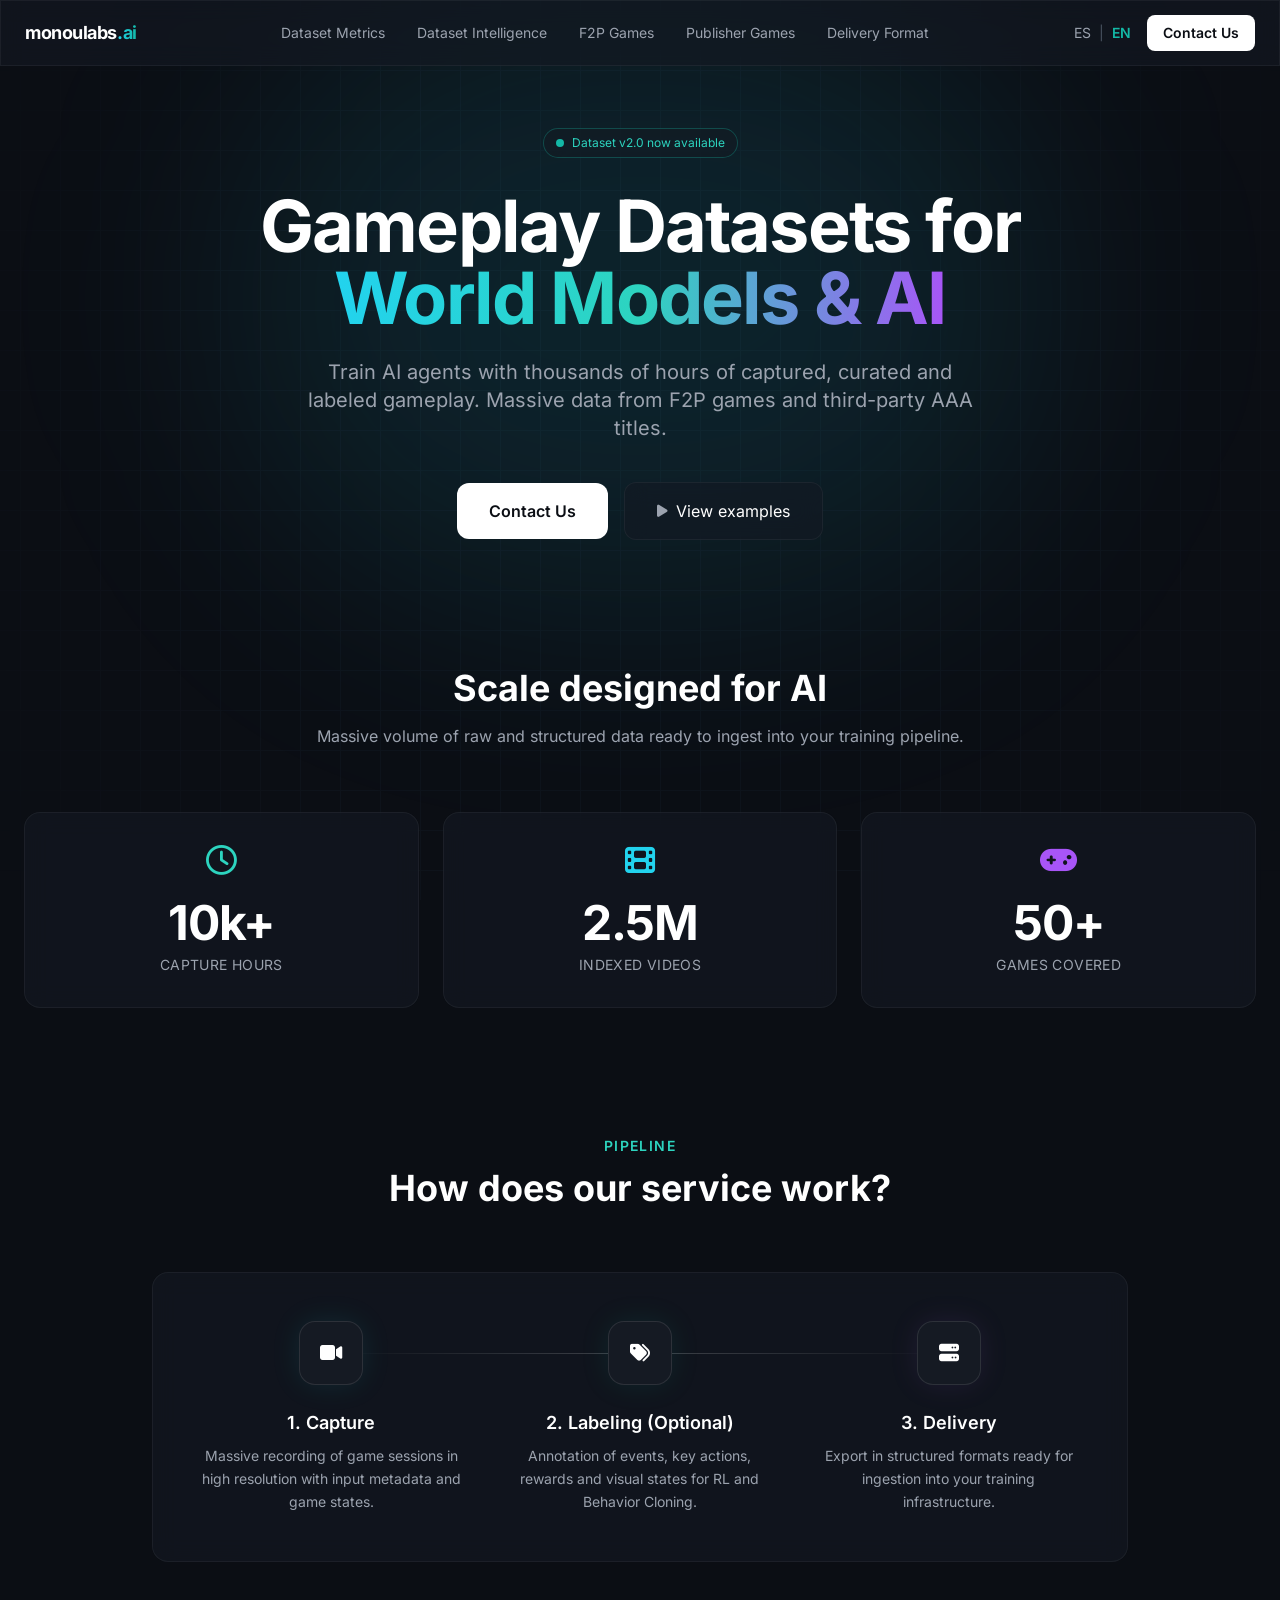
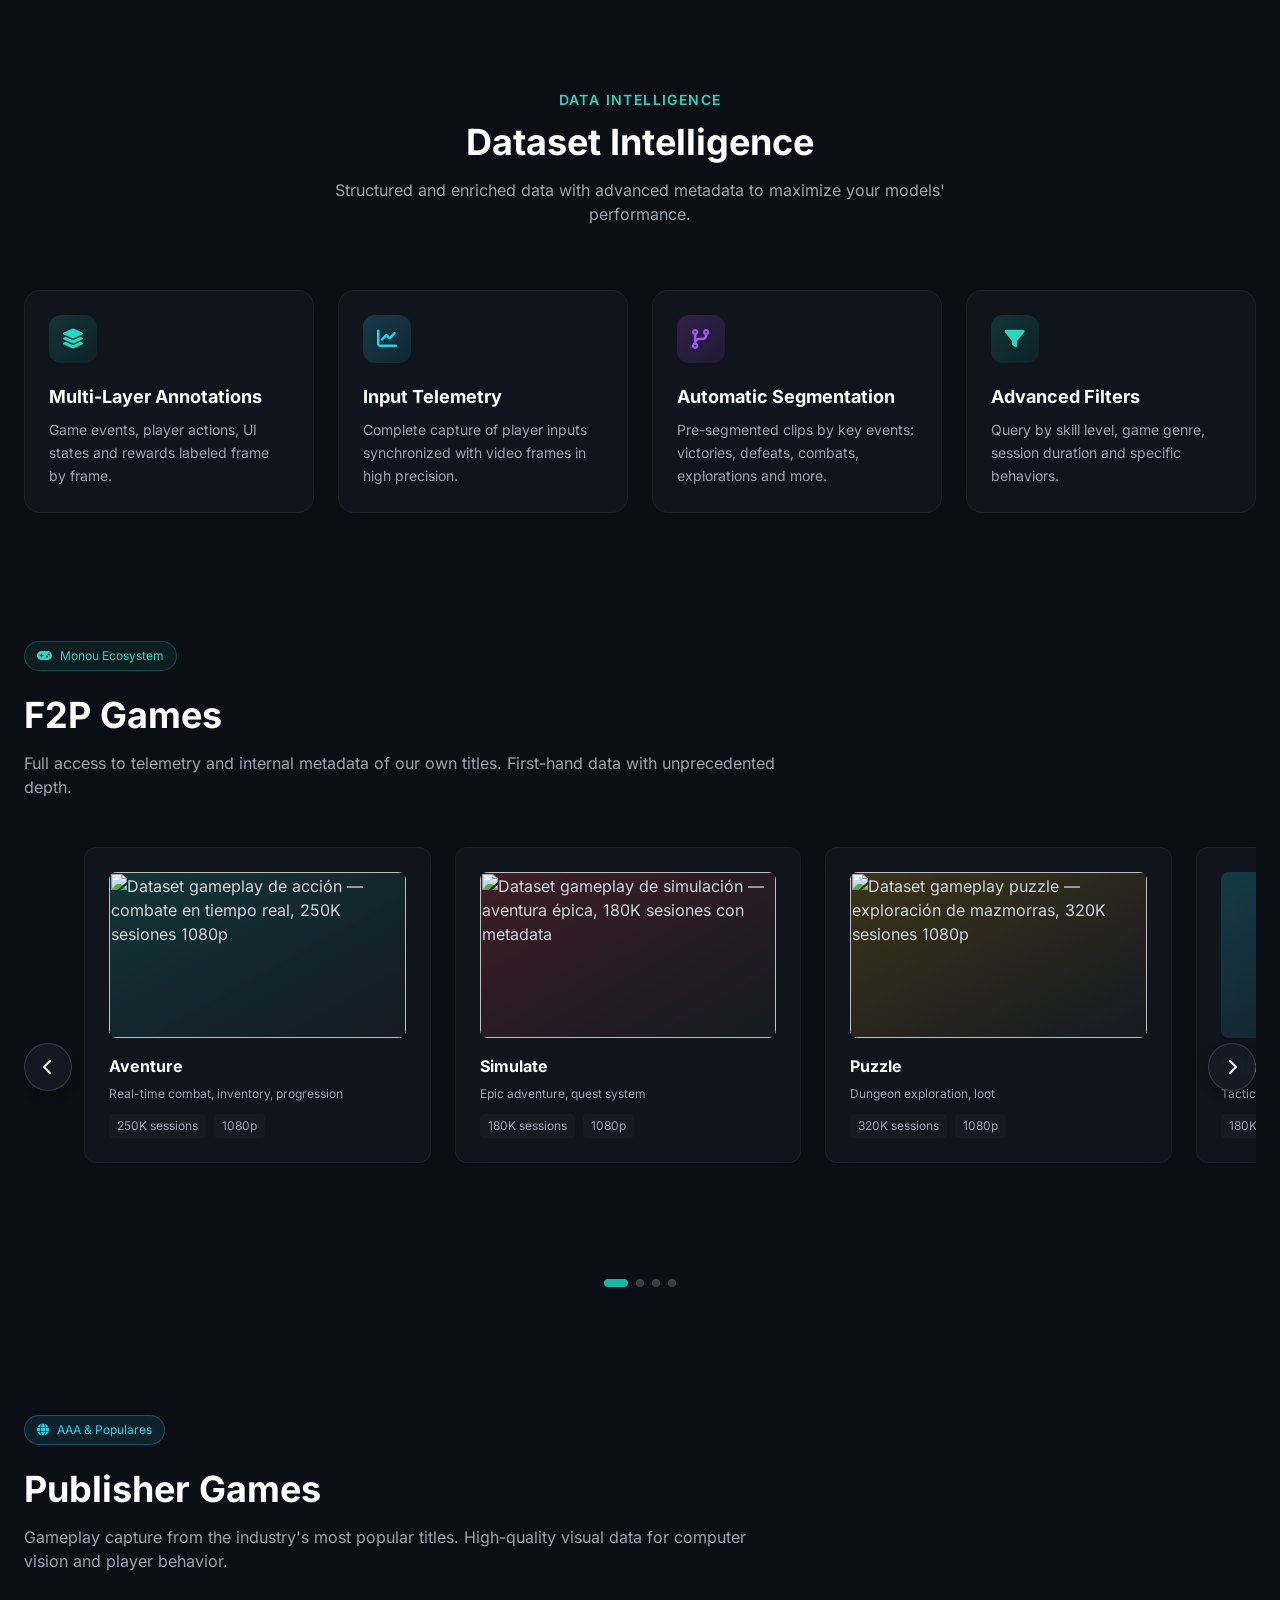
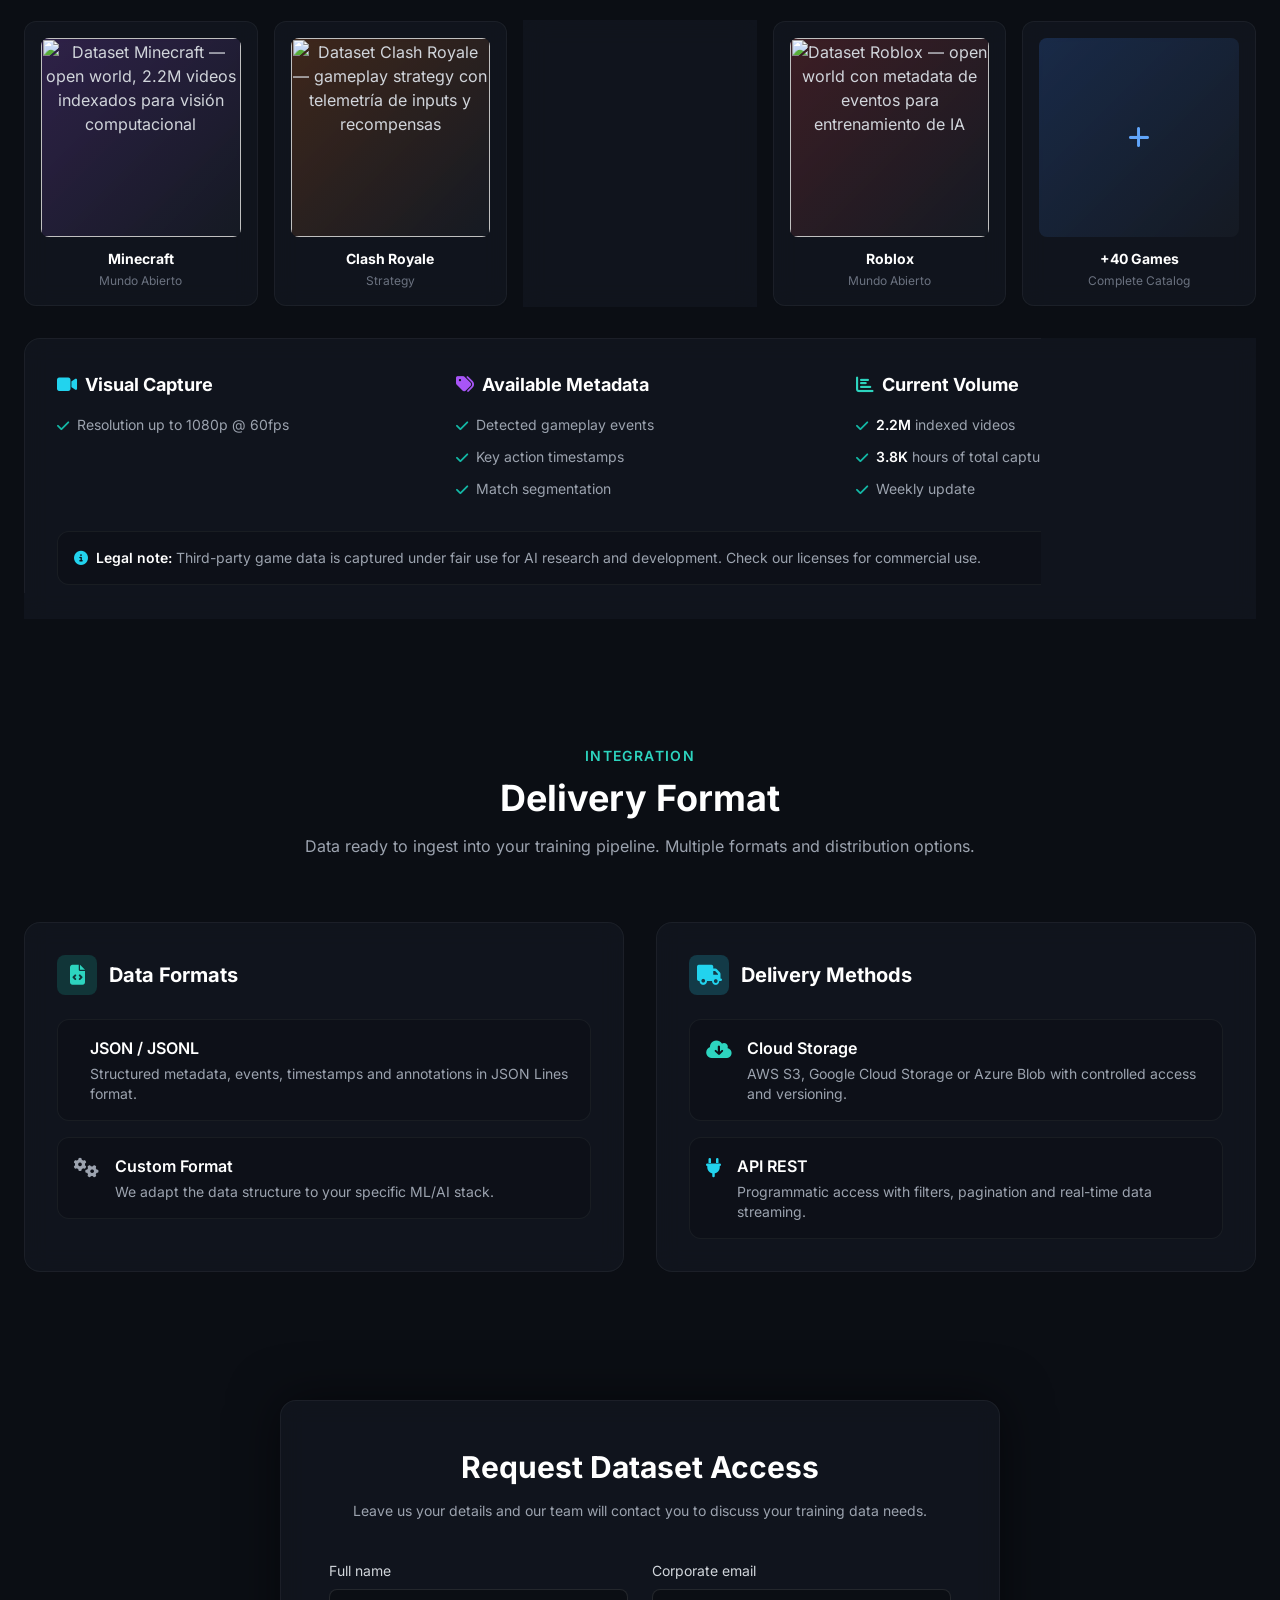
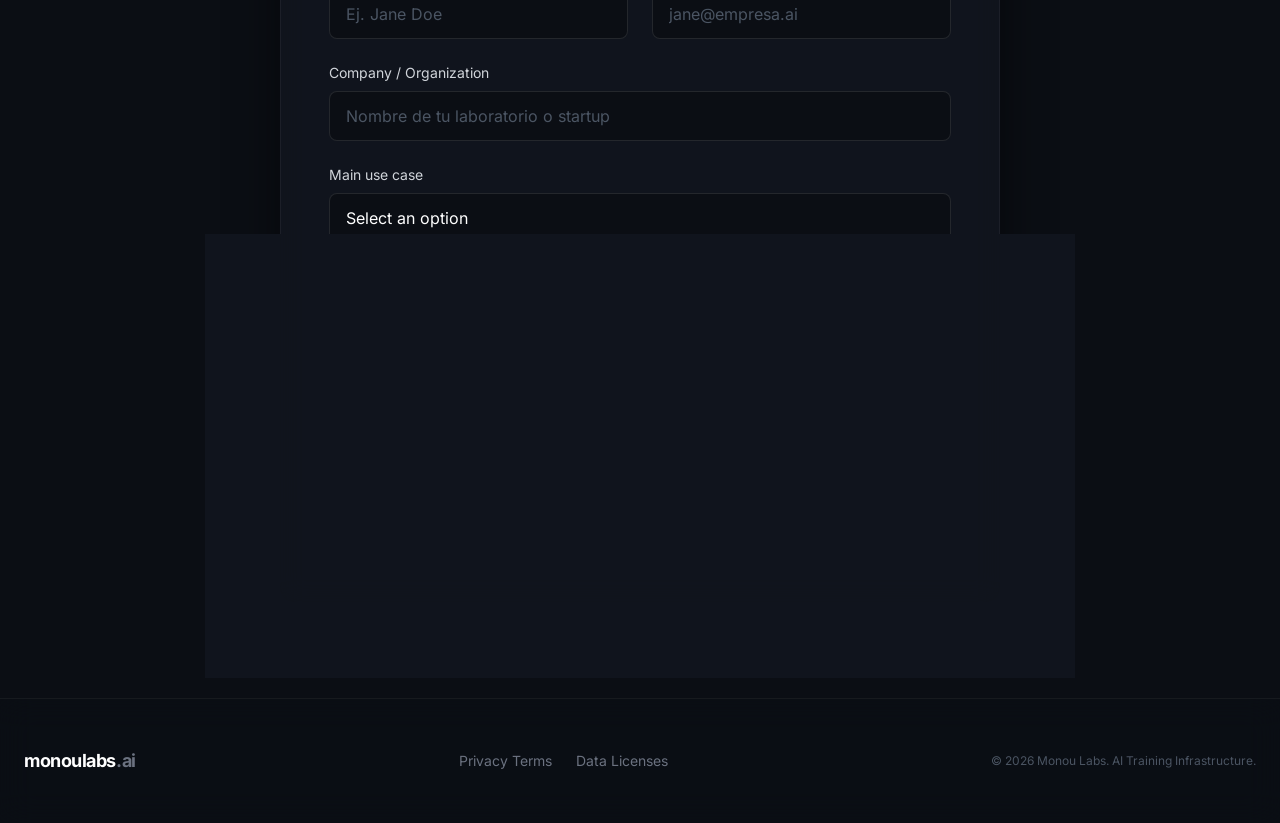
==== commit 2018412f: "v3.1.2: image migration to monou-landing-images-prod with WebP - Migrate 7 images from legacy muestr" ====
--- a/index.html
+++ b/index.html
@@ -45,7 +45,9 @@
            - S3: las imágenes son loading="lazy" (no se piden en paint inicial).
            - API: solo se llama en submit del formulario (post-LCP).
          Mantenemos dns-prefetch (cheap, no warning) y soltamos preconnect. -->
-    <link rel="dns-prefetch" href="https://muestra-imagen.s3.us-east-1.amazonaws.com">
+    <!-- v3.1.2: imágenes migradas a monou-landing-images-prod (WebP + PNG fallback,
+         98% reduction). dns-prefetch al bucket nuevo. -->
+    <link rel="dns-prefetch" href="https://monou-landing-images-prod.s3.us-east-1.amazonaws.com">
     <link rel="dns-prefetch" href="https://api.monoulabs.ai">
     <!-- Preconnect a api.monoulabs.ai (v2.5.2 — re-agregado).
          analytics-loader.js fetcha /api/analytics-config y /api/cta-tags
@@ -727,7 +729,7 @@
               <div class="grid grid-cols-1 md:grid-cols-3 gap-6">
                 <div data-game-slug="aventure" class="glass-card rounded-xl p-6 border border-white/5 hover:border-brand-500/30 transition-all group cursor-pointer">
                   <div class="aspect-video bg-gradient-to-br from-brand-500/20 to-dark-800 rounded-lg mb-4 flex items-center justify-center overflow-hidden">
-                    <img loading="lazy" decoding="async" width="320" height="180" data-game-field="image" src="https://muestra-imagen.s3.us-east-1.amazonaws.com/monou-attack.png" alt="Dataset gameplay de acción — combate en tiempo real, 250K sesiones 1080p" class="w-full h-full object-cover"></div>
+                    <picture><source type="image/webp" srcset="https://monou-landing-images-prod.s3.us-east-1.amazonaws.com/games/monou-attack-b91891f9.webp"><img loading="lazy" decoding="async" width="320" height="180" data-game-field="image" src="https://monou-landing-images-prod.s3.us-east-1.amazonaws.com/games/monou-attack-b91891f9.png" alt="Dataset gameplay de acción — combate en tiempo real, 250K sesiones 1080p" class="w-full h-full object-cover"></picture></div>
                   <h4 data-game-field="title" class="text-base font-bold text-white mb-2">Aventure</h4>
                   <p data-game-field="description" data-es="Combate en tiempo real, inventario, progresión" data-en="Real-time combat, inventory, progression" class="text-xs text-gray-400 mb-3">Combate en tiempo real,
                     inventario, progresión</p>
@@ -737,7 +739,7 @@
                 </div>
                 <div data-game-slug="simulate" class="glass-card rounded-xl p-6 border border-white/5 hover:border-brand-500/30 transition-all group cursor-pointer">
                   <div class="aspect-video bg-gradient-to-br from-red-500/20 to-dark-800 rounded-lg mb-4 flex items-center justify-center overflow-hidden">
-                    <img loading="lazy" decoding="async" width="320" height="180" data-game-field="image" src="https://muestra-imagen.s3.us-east-1.amazonaws.com/monou-pacman.png" alt="Dataset gameplay de simulación — aventura épica, 180K sesiones con metadata" class="w-full h-full object-cover"></div>
+                    <picture><source type="image/webp" srcset="https://monou-landing-images-prod.s3.us-east-1.amazonaws.com/games/monou-pacman-c85cd485.webp"><img loading="lazy" decoding="async" width="320" height="180" data-game-field="image" src="https://monou-landing-images-prod.s3.us-east-1.amazonaws.com/games/monou-pacman-c85cd485.png" alt="Dataset gameplay de simulación — aventura épica, 180K sesiones con metadata" class="w-full h-full object-cover"></picture></div>
                   <h4 data-game-field="title" class="text-base font-bold text-white mb-2">Simulate</h4>
                   <p data-game-field="description" data-es="Aventura épica, sistema de misiones" data-en="Epic adventure, quest system" class="text-xs text-gray-400 mb-3">Aventura épica, sistema
                     de misiones</p>
@@ -747,7 +749,7 @@
                 </div>
                 <div data-game-slug="puzzle" class="glass-card rounded-xl p-6 border border-white/5 hover:border-brand-500/30 transition-all group cursor-pointer">
                   <div class="aspect-video bg-gradient-to-br from-yellow-500/20 to-dark-800 rounded-lg mb-4 flex items-center justify-center overflow-hidden">
-                    <img loading="lazy" decoding="async" width="320" height="180" data-game-field="image" src="https://muestra-imagen.s3.us-east-1.amazonaws.com/monou-bird.png" alt="Dataset gameplay puzzle — exploración de mazmorras, 320K sesiones 1080p" class="w-full h-full object-cover"></div>
+                    <picture><source type="image/webp" srcset="https://monou-landing-images-prod.s3.us-east-1.amazonaws.com/games/monou-bird-402f96d8.webp"><img loading="lazy" decoding="async" width="320" height="180" data-game-field="image" src="https://monou-landing-images-prod.s3.us-east-1.amazonaws.com/games/monou-bird-402f96d8.png" alt="Dataset gameplay puzzle — exploración de mazmorras, 320K sesiones 1080p" class="w-full h-full object-cover"></picture></div>
                   <h4 data-game-field="title" class="text-base font-bold text-white mb-2">Puzzle</h4>
                   <p data-game-field="description" data-es="Exploración de mazmorras, loot" data-en="Dungeon exploration, loot" class="text-xs text-gray-400 mb-3">Exploración de mazmorras,
                     loot</p>
@@ -864,7 +866,7 @@
           <div id="ir9pjh" class="flex gap-4">
             <div data-game-slug="aventure" class="glass-card rounded-xl p-4 border border-white/5 hover:border-brand-500/30 transition-all w-64 flex-shrink-0">
               <div class="aspect-video bg-gradient-to-br from-brand-500/20 to-dark-800 rounded-lg mb-3 flex items-center justify-center overflow-hidden">
-                <img loading="lazy" decoding="async" width="320" height="180" data-game-field="image" src="https://muestra-imagen.s3.us-east-1.amazonaws.com/monou-attack.png" alt="Dataset gameplay de acción — combate en tiempo real, 250K sesiones 1080p" class="w-full h-full object-cover"></div>
+                <picture><source type="image/webp" srcset="https://monou-landing-images-prod.s3.us-east-1.amazonaws.com/games/monou-attack-b91891f9.webp"><img loading="lazy" decoding="async" width="320" height="180" data-game-field="image" src="https://monou-landing-images-prod.s3.us-east-1.amazonaws.com/games/monou-attack-b91891f9.png" alt="Dataset gameplay de acción — combate en tiempo real, 250K sesiones 1080p" class="w-full h-full object-cover"></picture></div>
               <h4 data-game-field="title" class="text-sm font-bold text-white mb-1">Aventure</h4>
               <p data-game-field="description" data-es="Combate en tiempo real, inventario, progresión" data-en="Real-time combat, inventory, progression" class="text-xs text-gray-400 mb-2">Combate en tiempo real,
                 inventario, progresión</p>
@@ -874,7 +876,7 @@
             </div>
             <div data-game-slug="simulate" class="glass-card rounded-xl p-4 border border-white/5 hover:border-brand-500/30 transition-all w-64 flex-shrink-0">
               <div class="aspect-video bg-gradient-to-br from-red-500/20 to-dark-800 rounded-lg mb-3 flex items-center justify-center overflow-hidden">
-                <img loading="lazy" decoding="async" width="320" height="180" data-game-field="image" src="https://muestra-imagen.s3.us-east-1.amazonaws.com/monou-pacman.png" alt="Dataset gameplay de simulación — aventura épica, 180K sesiones con metadata" class="w-full h-full object-cover"></div>
+                <picture><source type="image/webp" srcset="https://monou-landing-images-prod.s3.us-east-1.amazonaws.com/games/monou-pacman-c85cd485.webp"><img loading="lazy" decoding="async" width="320" height="180" data-game-field="image" src="https://monou-landing-images-prod.s3.us-east-1.amazonaws.com/games/monou-pacman-c85cd485.png" alt="Dataset gameplay de simulación — aventura épica, 180K sesiones con metadata" class="w-full h-full object-cover"></picture></div>
               <h4 data-game-field="title" class="text-sm font-bold text-white mb-1">Simulate</h4>
               <p data-game-field="description" data-es="Aventura épica, sistema de misiones" data-en="Epic adventure, quest system" class="text-xs text-gray-400 mb-2">Aventura épica, sistema de
                 misiones</p>
@@ -884,7 +886,7 @@
             </div>
             <div data-game-slug="puzzle" class="glass-card rounded-xl p-4 border border-white/5 hover:border-brand-500/30 transition-all w-64 flex-shrink-0">
               <div class="aspect-video bg-gradient-to-br from-yellow-500/20 to-dark-800 rounded-lg mb-3 flex items-center justify-center overflow-hidden">
-                <img loading="lazy" decoding="async" width="320" height="180" data-game-field="image" src="https://muestra-imagen.s3.us-east-1.amazonaws.com/monou-bird.png" alt="Dataset gameplay puzzle — exploración de mazmorras, 320K sesiones 1080p" class="w-full h-full object-cover"></div>
+                <picture><source type="image/webp" srcset="https://monou-landing-images-prod.s3.us-east-1.amazonaws.com/games/monou-bird-402f96d8.webp"><img loading="lazy" decoding="async" width="320" height="180" data-game-field="image" src="https://monou-landing-images-prod.s3.us-east-1.amazonaws.com/games/monou-bird-402f96d8.png" alt="Dataset gameplay puzzle — exploración de mazmorras, 320K sesiones 1080p" class="w-full h-full object-cover"></picture></div>
               <h4 data-game-field="title" class="text-sm font-bold text-white mb-1">Puzzle</h4>
               <p data-game-field="description" data-es="Exploración de mazmorras, loot" data-en="Dungeon exploration, loot" class="text-xs text-gray-400 mb-2">Exploración de mazmorras,
                 loot</p>
@@ -985,25 +987,25 @@
         <div class="grid grid-cols-2 md:grid-cols-4 lg:grid-cols-5 gap-4 mb-8">
           <div data-game-slug="minecraft" class="glass-card rounded-xl p-4 border border-white/5 hover:border-accent-cyan/30 transition-all group text-center">
             <div class="aspect-square bg-gradient-to-br from-purple-500/20 to-dark-800 rounded-lg mb-3 flex items-center justify-center overflow-hidden">
-              <img loading="lazy" decoding="async" width="200" height="200" data-game-field="image" src="https://muestra-imagen.s3.us-east-1.amazonaws.com/minecraft.png" alt="Dataset Minecraft — open world, 2.2M videos indexados para visión computacional" class="w-full h-full object-cover"></div>
+              <picture><source type="image/webp" srcset="https://monou-landing-images-prod.s3.us-east-1.amazonaws.com/publishers/minecraft-b9683d42.webp"><img loading="lazy" decoding="async" width="200" height="200" data-game-field="image" src="https://monou-landing-images-prod.s3.us-east-1.amazonaws.com/publishers/minecraft-b9683d42.png" alt="Dataset Minecraft — open world, 2.2M videos indexados para visión computacional" class="w-full h-full object-cover"></picture></div>
             <h4 data-game-field="title" class="text-sm font-bold text-white">Minecraft</h4>
             <p data-game-field="description" class="text-xs text-gray-500 mt-1">Mundo Abierto</p>
           </div>
           <div data-game-slug="clash-royale" class="glass-card rounded-xl p-4 border border-white/5 hover:border-accent-cyan/30 transition-all group text-center">
             <div class="aspect-square bg-gradient-to-br from-orange-500/20 to-dark-800 rounded-lg mb-3 flex items-center justify-center overflow-hidden">
-              <img loading="lazy" decoding="async" width="200" height="200" data-game-field="image" src="https://muestra-imagen.s3.us-east-1.amazonaws.com/clashroyale.png" alt="Dataset Clash Royale — gameplay strategy con telemetría de inputs y recompensas" class="w-full h-full object-cover"></div>
+              <picture><source type="image/webp" srcset="https://monou-landing-images-prod.s3.us-east-1.amazonaws.com/publishers/clashroyale-da945d9a.webp"><img loading="lazy" decoding="async" width="200" height="200" data-game-field="image" src="https://monou-landing-images-prod.s3.us-east-1.amazonaws.com/publishers/clashroyale-da945d9a.png" alt="Dataset Clash Royale — gameplay strategy con telemetría de inputs y recompensas" class="w-full h-full object-cover"></picture></div>
             <h4 data-game-field="title" class="text-sm font-bold text-white">Clash Royale</h4>
             <p data-game-field="description" class="text-xs text-gray-500 mt-1">Strategy</p>
           </div>
           <div data-game-slug="brawl-stars" class="glass-card rounded-xl p-4 border border-white/5 hover:border-accent-cyan/30 transition-all group text-center">
             <div class="aspect-square bg-gradient-to-br from-yellow-500/20 to-dark-800 rounded-lg mb-3 flex items-center justify-center overflow-hidden">
-              <img loading="lazy" decoding="async" width="200" height="200" data-game-field="image" src="https://muestra-imagen.s3.us-east-1.amazonaws.com/brawlstar.png" alt="Dataset Brawl Stars — gameplay MOBA con 250K+ sesiones para behavior cloning" class="w-full h-full object-cover"></div>
+              <picture><source type="image/webp" srcset="https://monou-landing-images-prod.s3.us-east-1.amazonaws.com/publishers/brawlstar-870674e2.webp"><img loading="lazy" decoding="async" width="200" height="200" data-game-field="image" src="https://monou-landing-images-prod.s3.us-east-1.amazonaws.com/publishers/brawlstar-870674e2.png" alt="Dataset Brawl Stars — gameplay MOBA con 250K+ sesiones para behavior cloning" class="w-full h-full object-cover"></picture></div>
             <h4 data-game-field="title" class="text-sm font-bold text-white">Brawl Stars</h4>
             <p data-game-field="description" class="text-xs text-gray-500 mt-1">MOBA</p>
           </div>
           <div data-game-slug="roblox" class="glass-card rounded-xl p-4 border border-white/5 hover:border-accent-cyan/30 transition-all group text-center">
             <div class="aspect-square bg-gradient-to-br from-red-500/20 to-dark-800 rounded-lg mb-3 flex items-center justify-center overflow-hidden">
-              <img loading="lazy" decoding="async" width="200" height="200" data-game-field="image" src="https://muestra-imagen.s3.us-east-1.amazonaws.com/roblox.png" alt="Dataset Roblox — open world con metadata de eventos para entrenamiento de IA" class="w-full h-full object-cover"></div>
+              <picture><source type="image/webp" srcset="https://monou-landing-images-prod.s3.us-east-1.amazonaws.com/publishers/roblox-72205627.webp"><img loading="lazy" decoding="async" width="200" height="200" data-game-field="image" src="https://monou-landing-images-prod.s3.us-east-1.amazonaws.com/publishers/roblox-72205627.png" alt="Dataset Roblox — open world con metadata de eventos para entrenamiento de IA" class="w-full h-full object-cover"></picture></div>
             <h4 data-game-field="title" class="text-sm font-bold text-white">Roblox</h4>
             <p data-game-field="description" class="text-xs text-gray-500 mt-1">Mundo Abierto</p>
           </div>
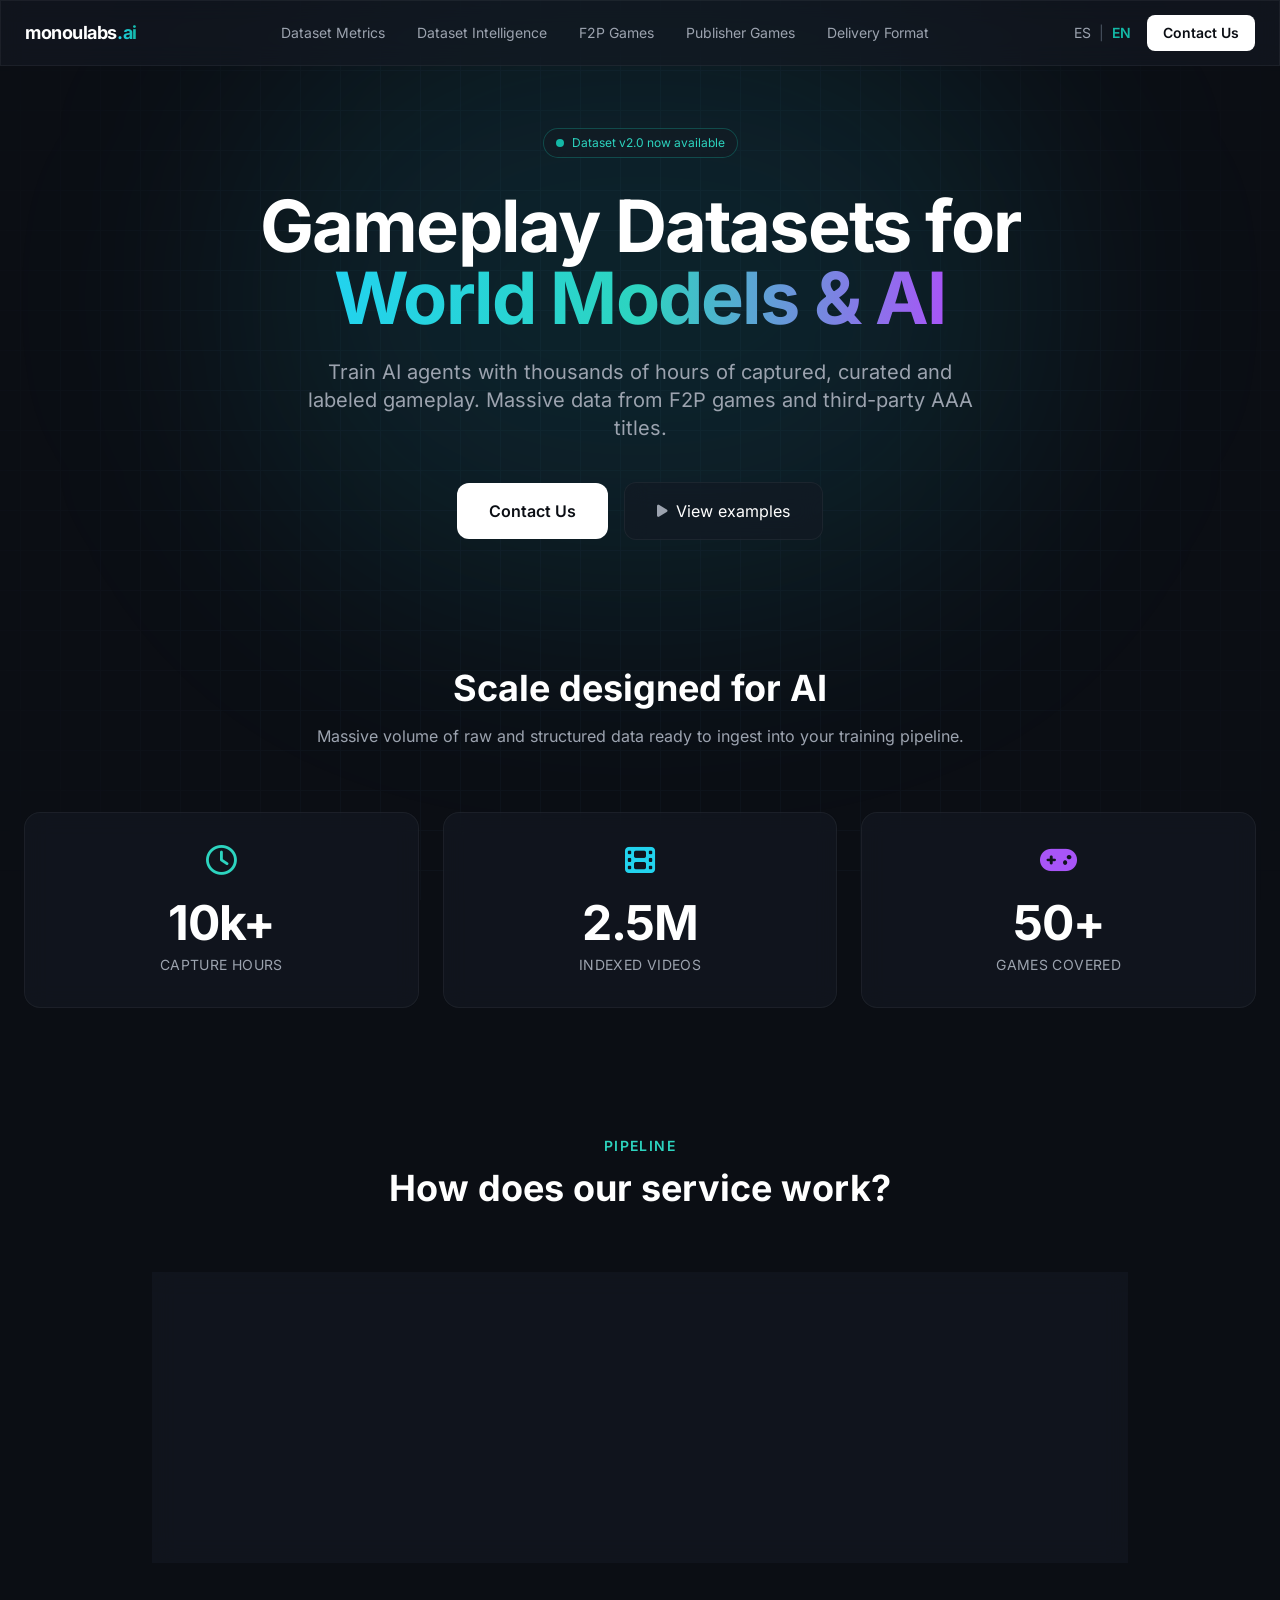
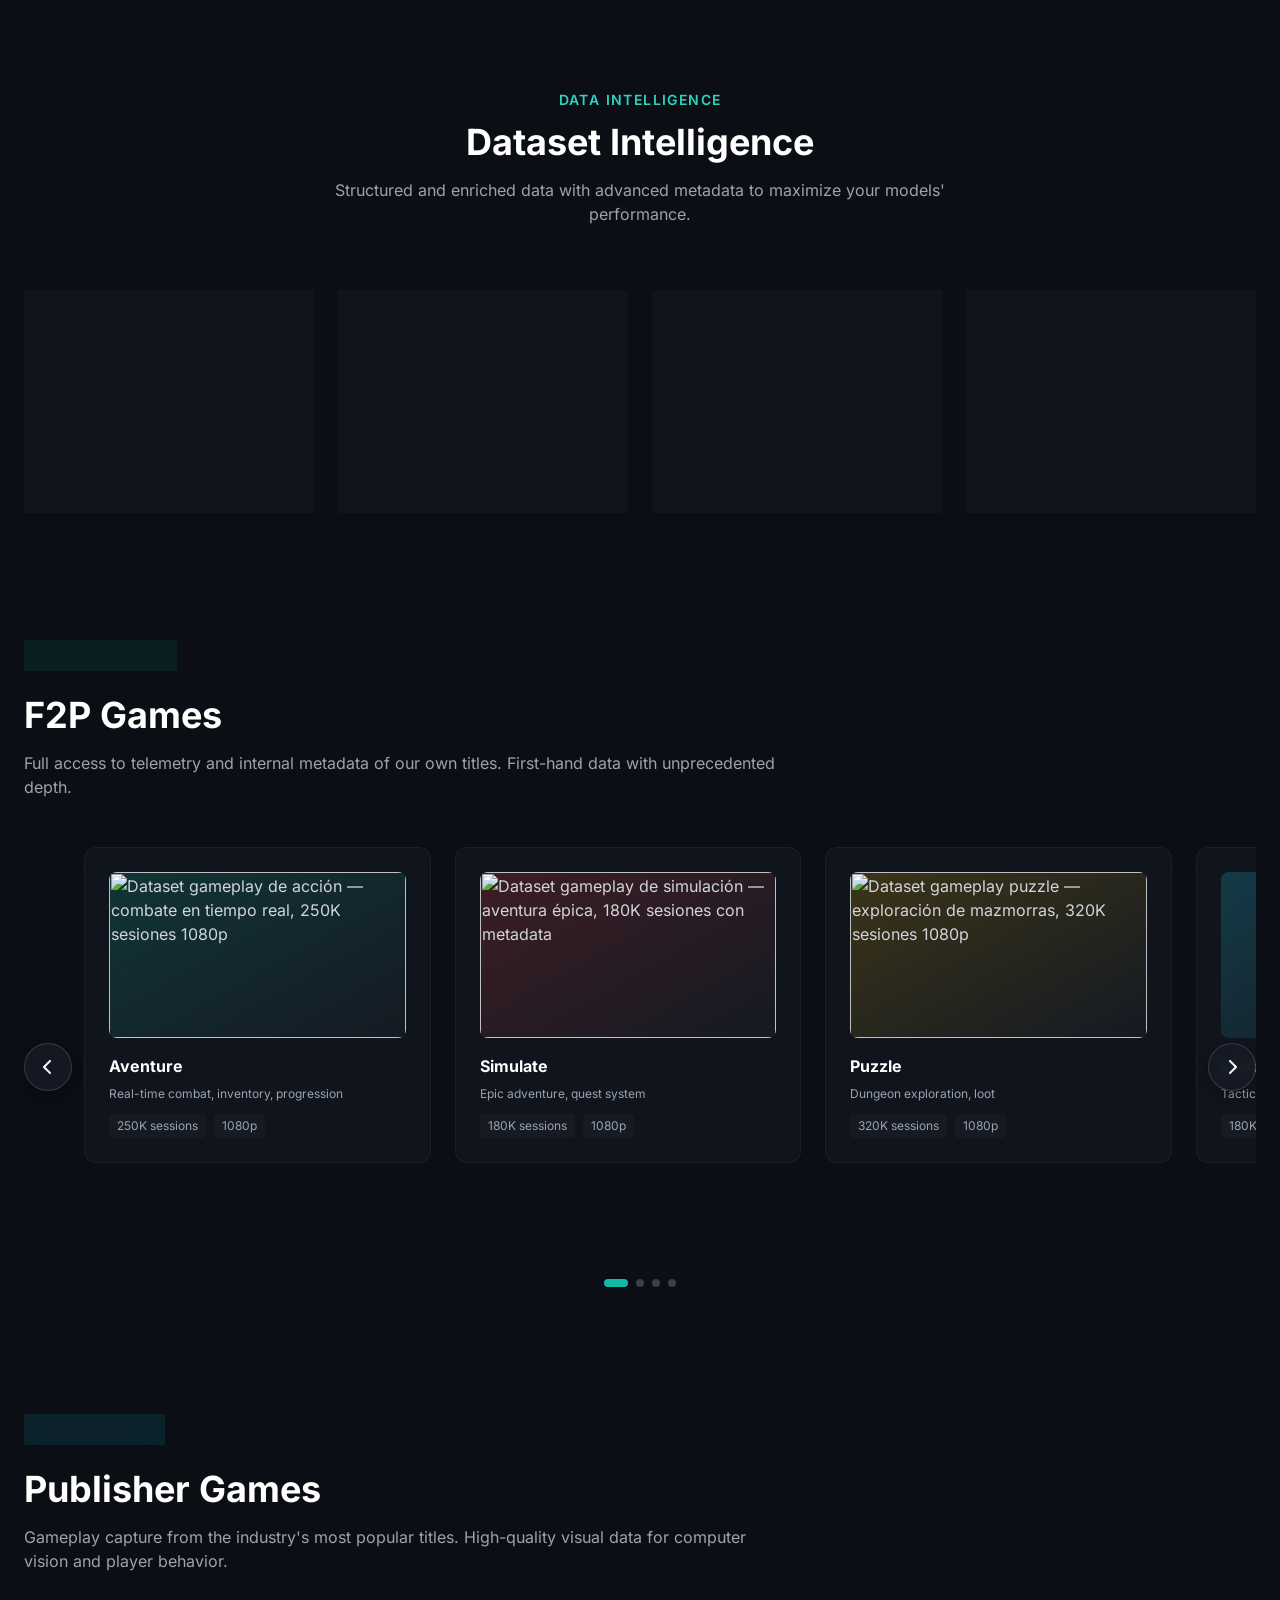
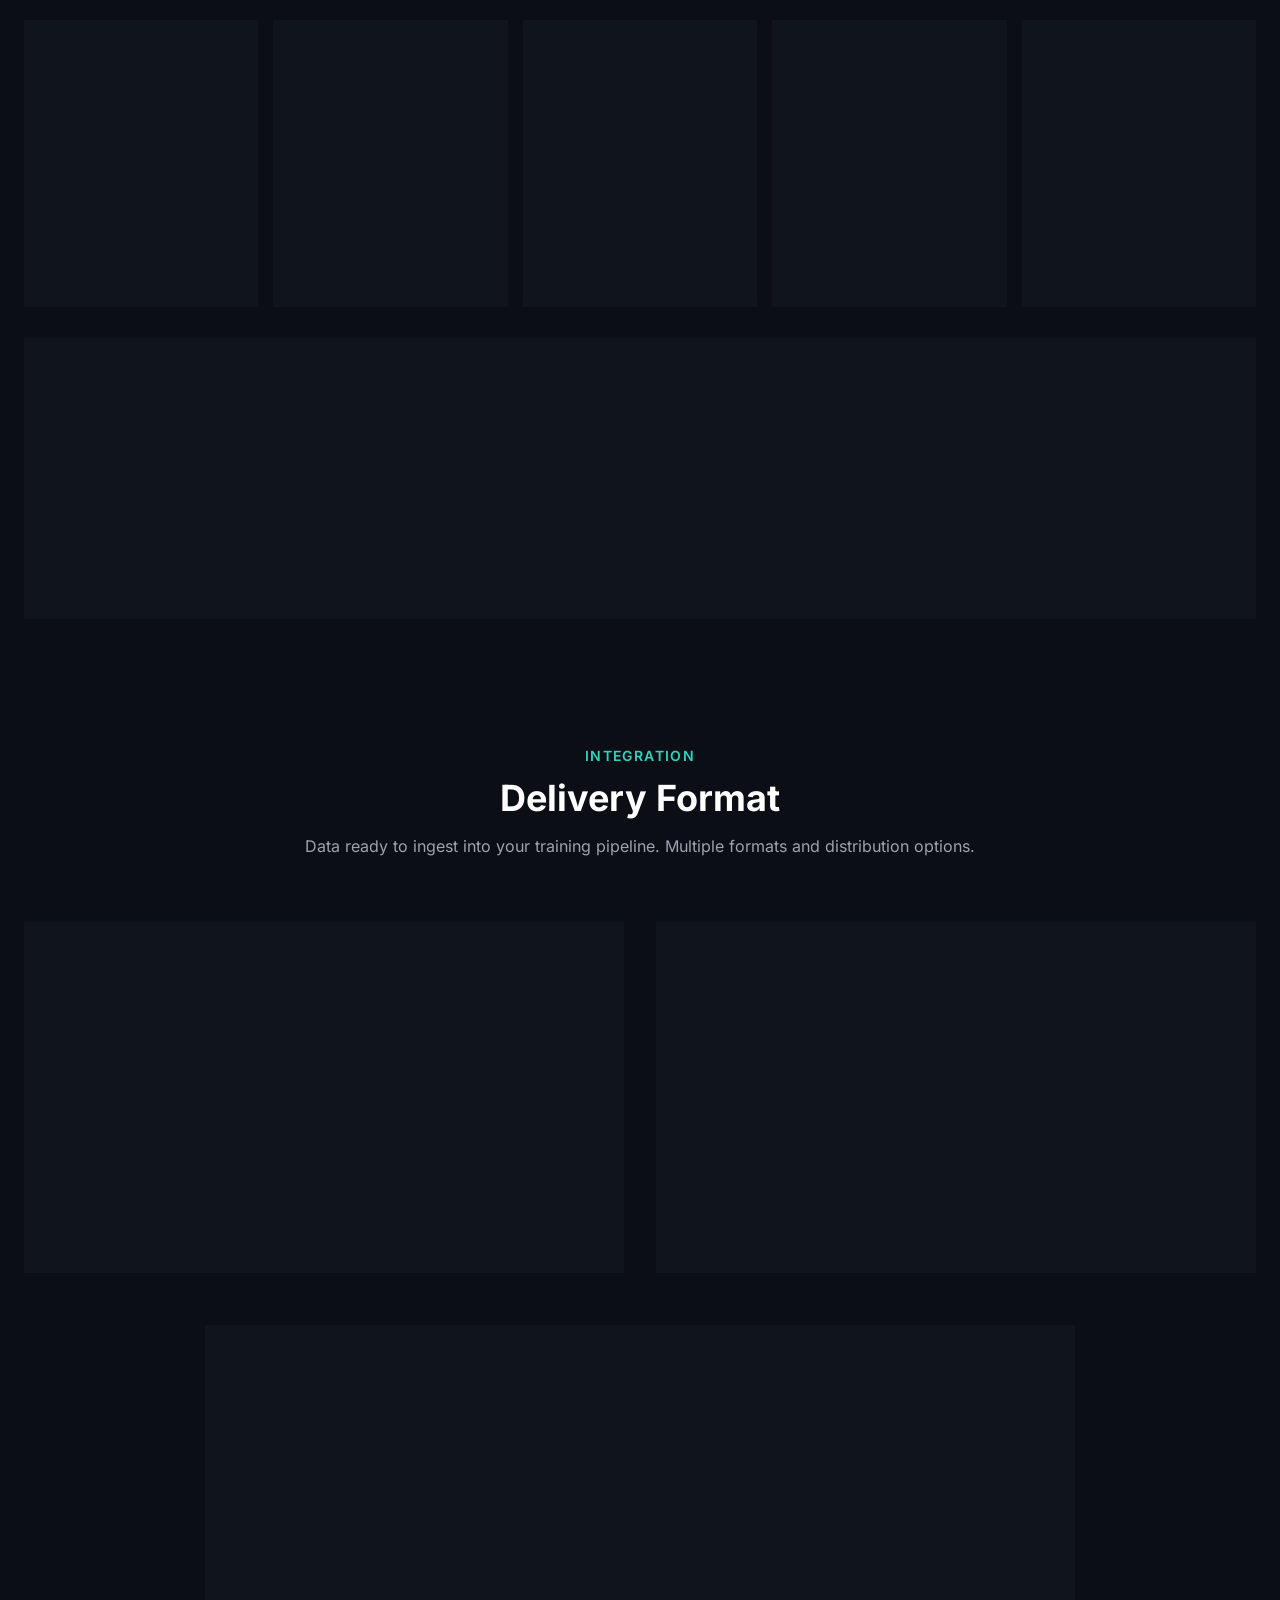
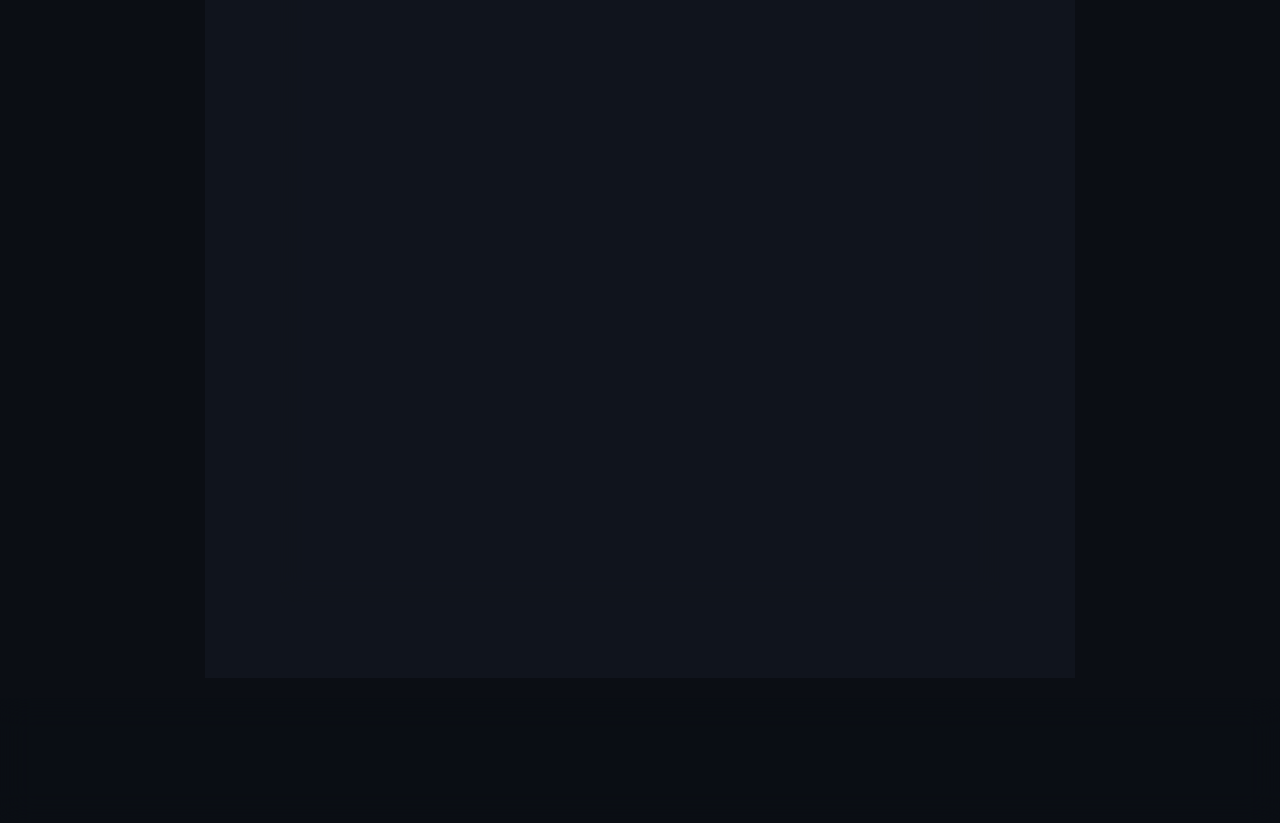
==== commit 36f5b42e: "fix(games): mostrar todos los tags del admin, no solo los 2 primeros" ====
--- a/index.html
+++ b/index.html
@@ -1333,7 +1333,7 @@
          <meta name="api-base" content="https://otro-backend.com"> -->
     <script src="assets/js/contact-form.js" defer></script>
     <script src="assets/js/stats-loader.js" defer></script>
-    <script src="assets/js/games-loader.js" defer></script>
+    <script src="assets/js/games-loader.js?v=20260525" defer></script>
     <script src="assets/js/links-loader.js" defer></script>
     <script src="assets/js/delivery-loader.js" defer></script>
     <script src="assets/js/info-columns-loader.js" defer></script>
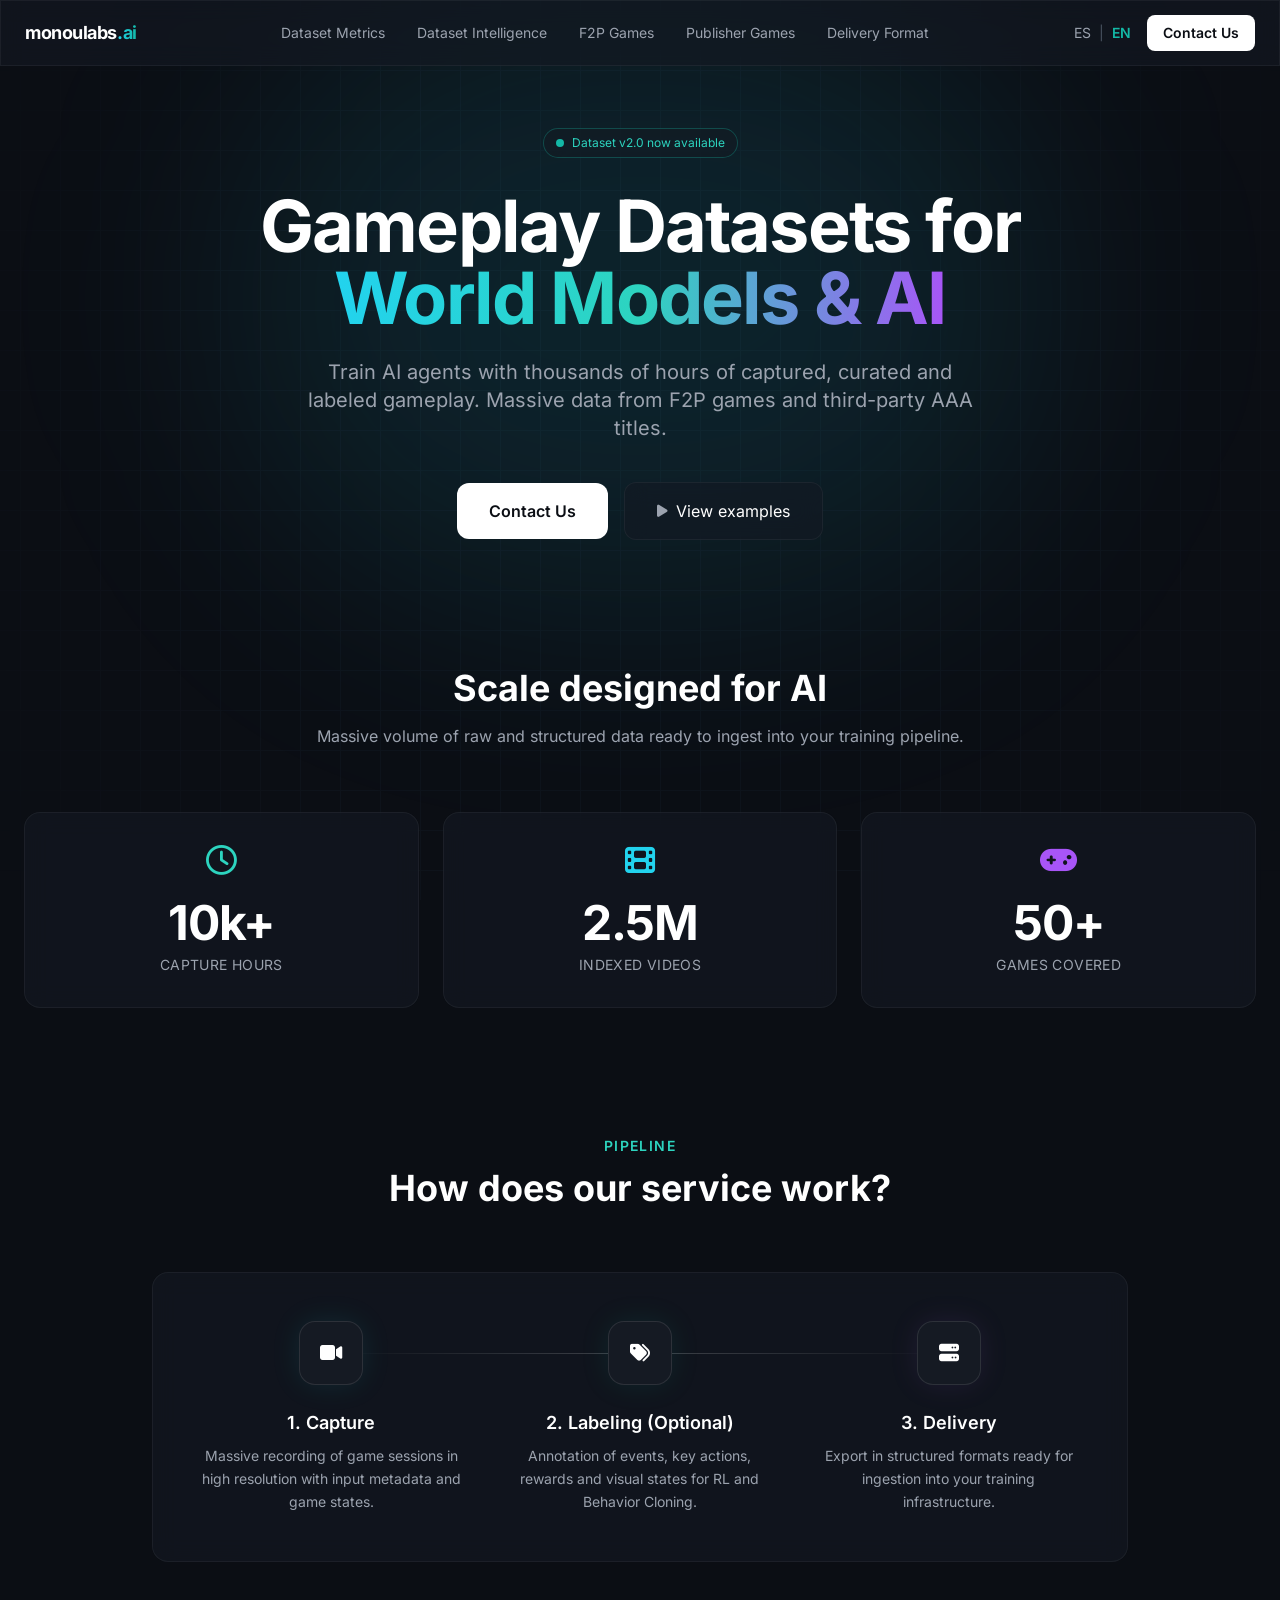
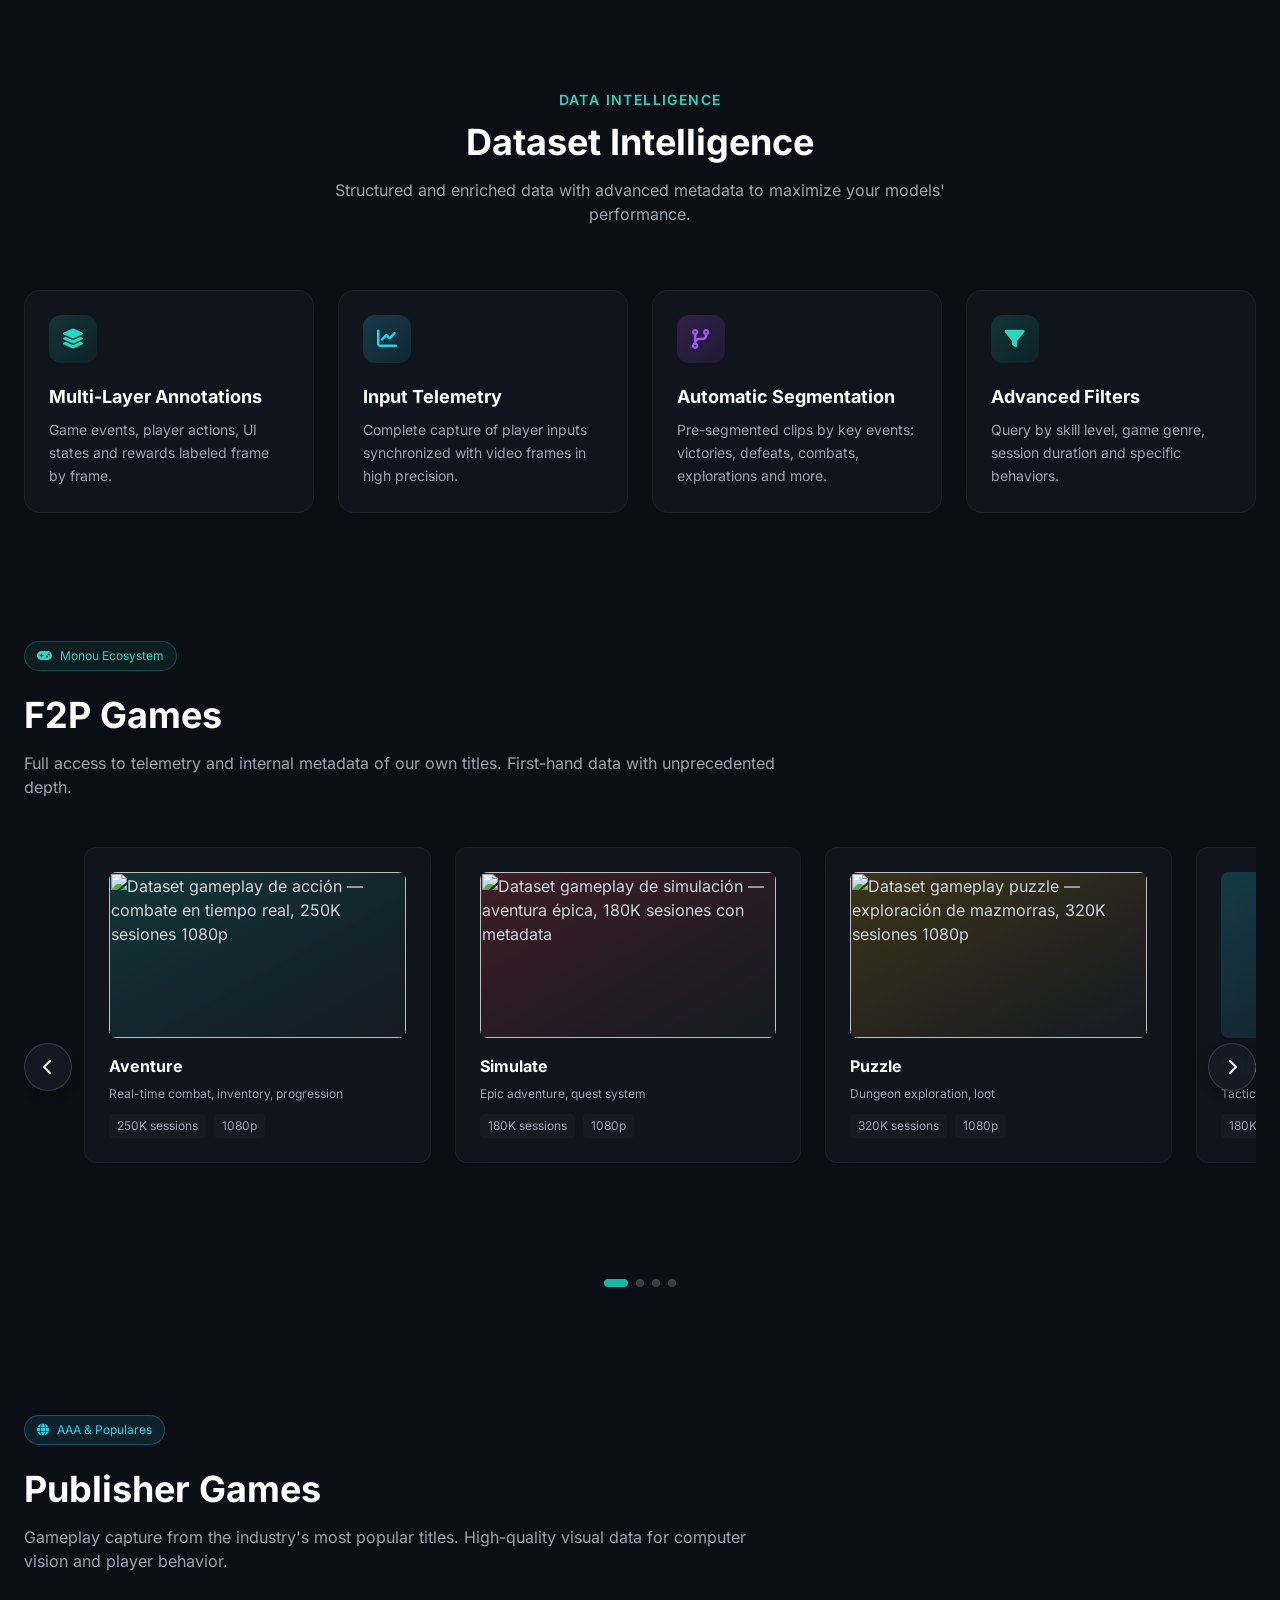
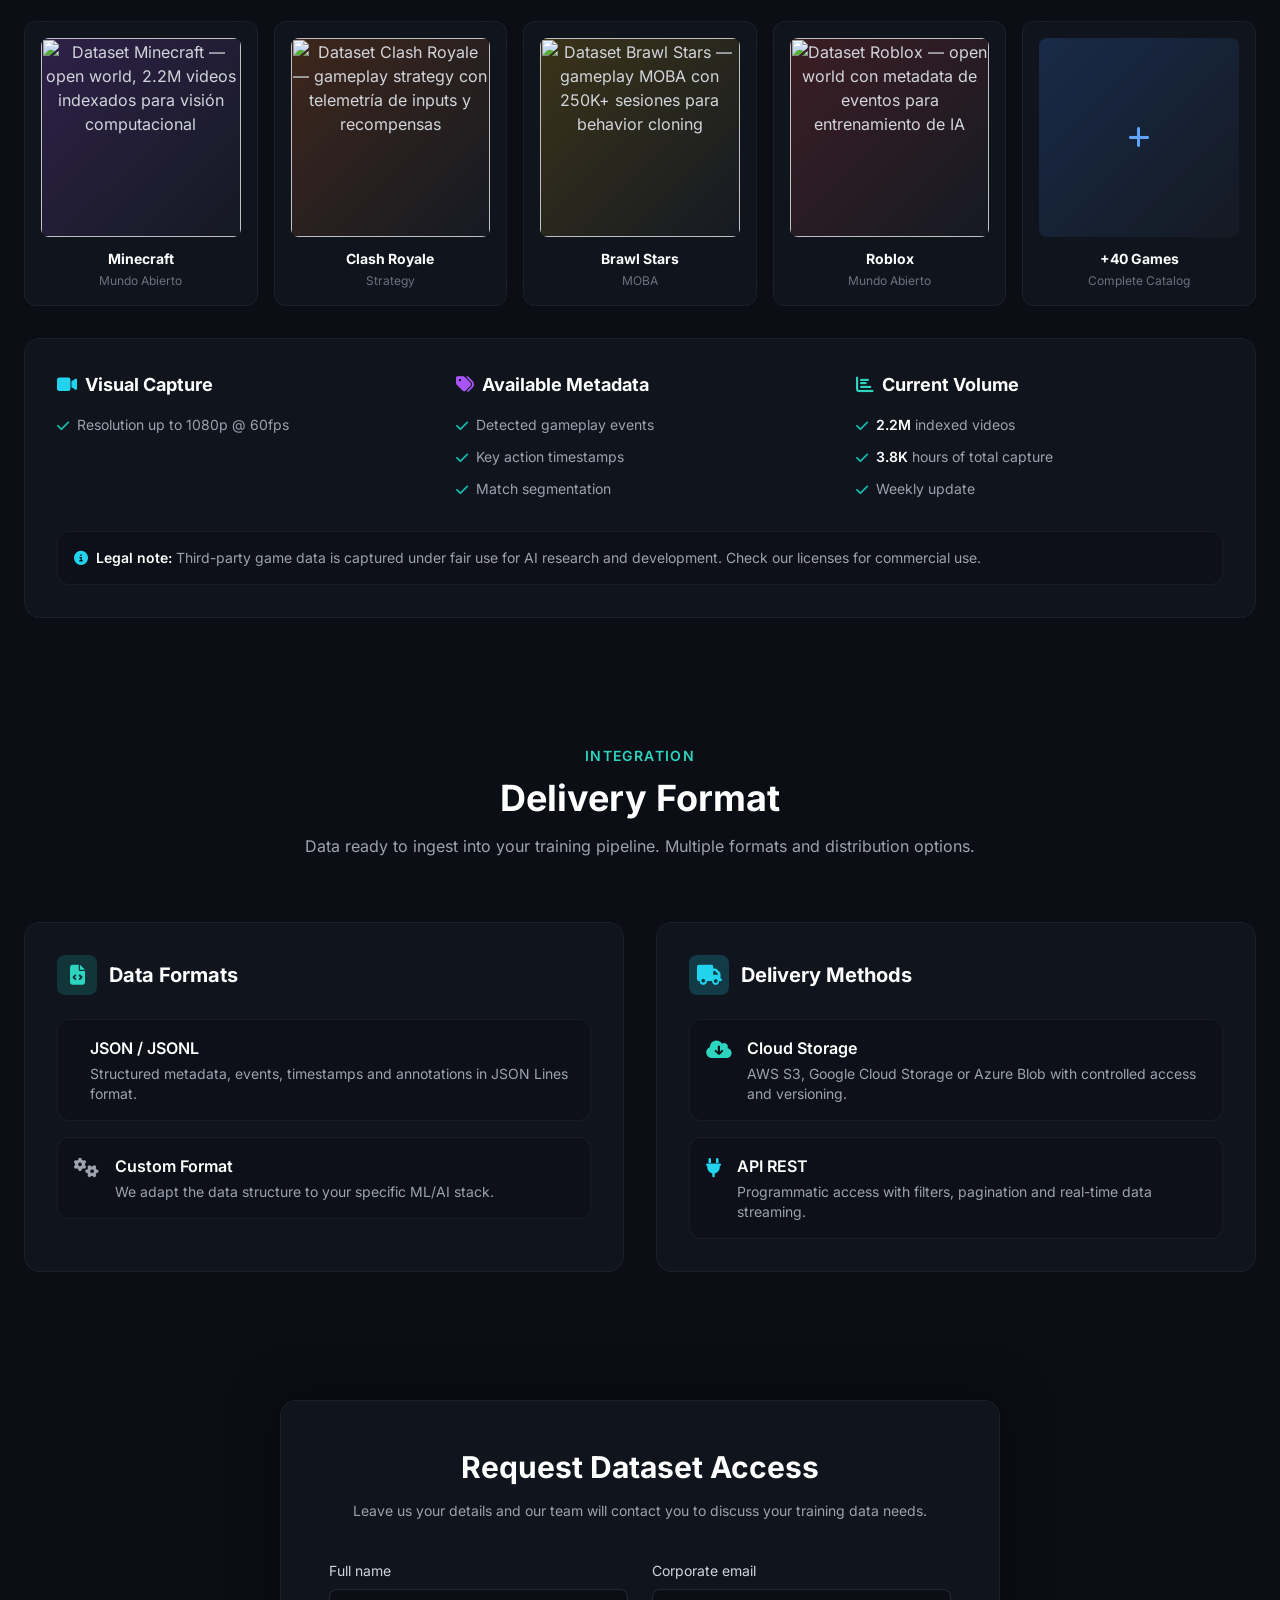
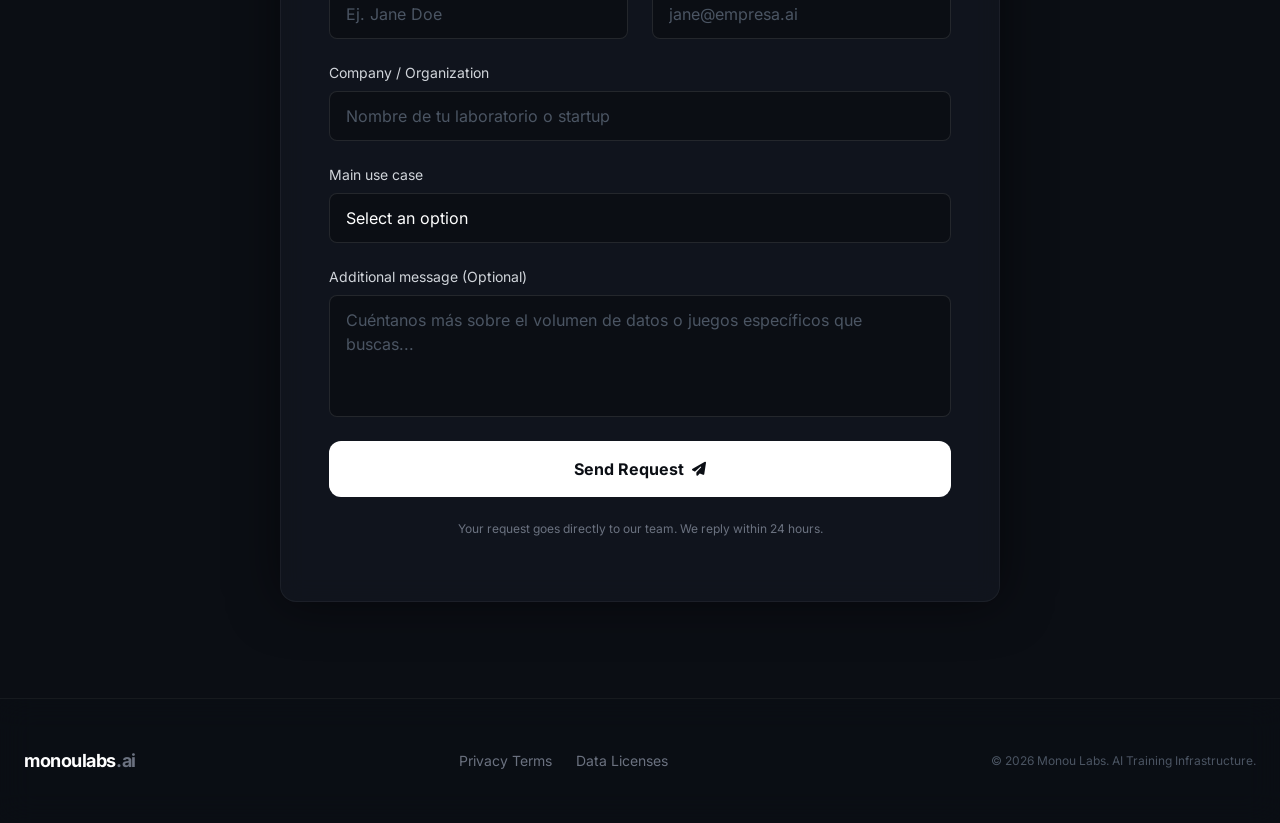
==== commit 9987750b: "fix(games): respetar display_order del admin (reordena cards en F2P y Publishers)" ====
--- a/index.html
+++ b/index.html
@@ -1333,7 +1333,7 @@
          <meta name="api-base" content="https://otro-backend.com"> -->
     <script src="assets/js/contact-form.js" defer></script>
     <script src="assets/js/stats-loader.js" defer></script>
-    <script src="assets/js/games-loader.js?v=20260525" defer></script>
+    <script src="assets/js/games-loader.js?v=20260525b" defer></script>
     <script src="assets/js/links-loader.js" defer></script>
     <script src="assets/js/delivery-loader.js" defer></script>
     <script src="assets/js/info-columns-loader.js" defer></script>
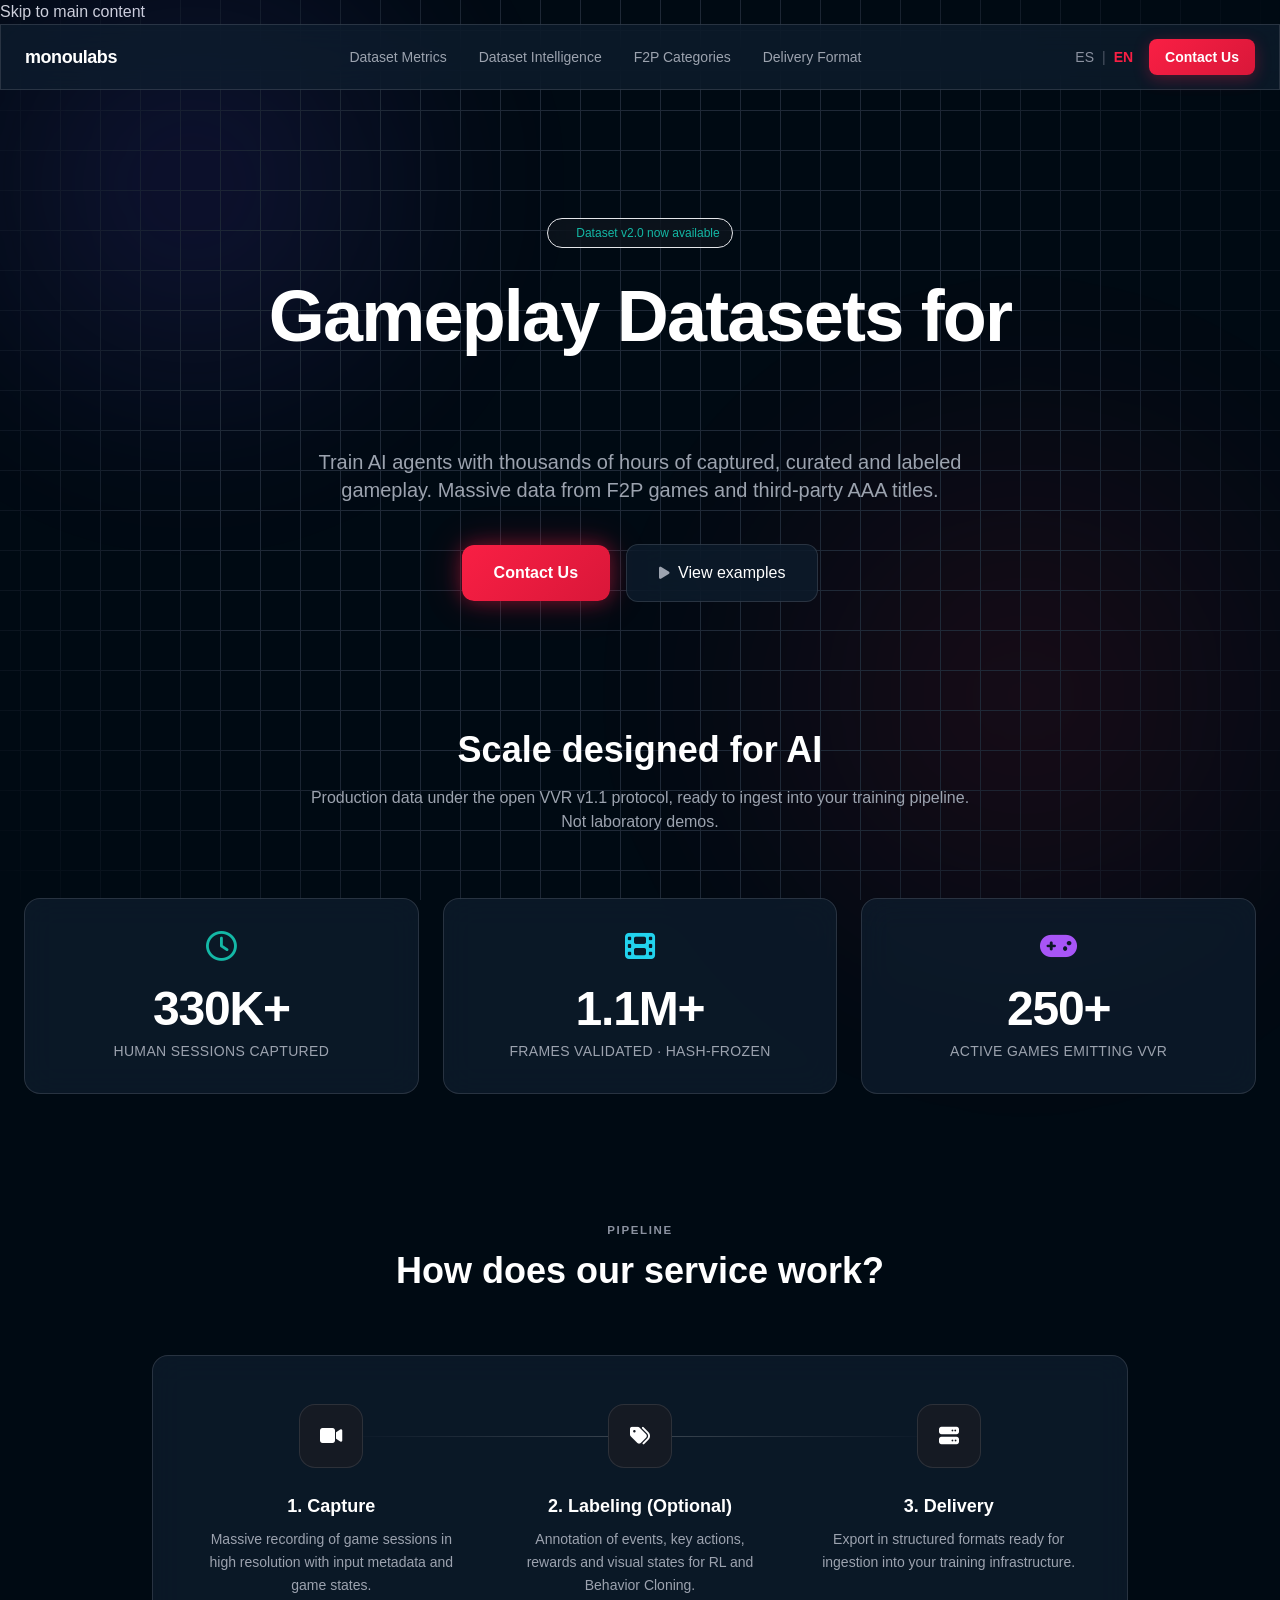
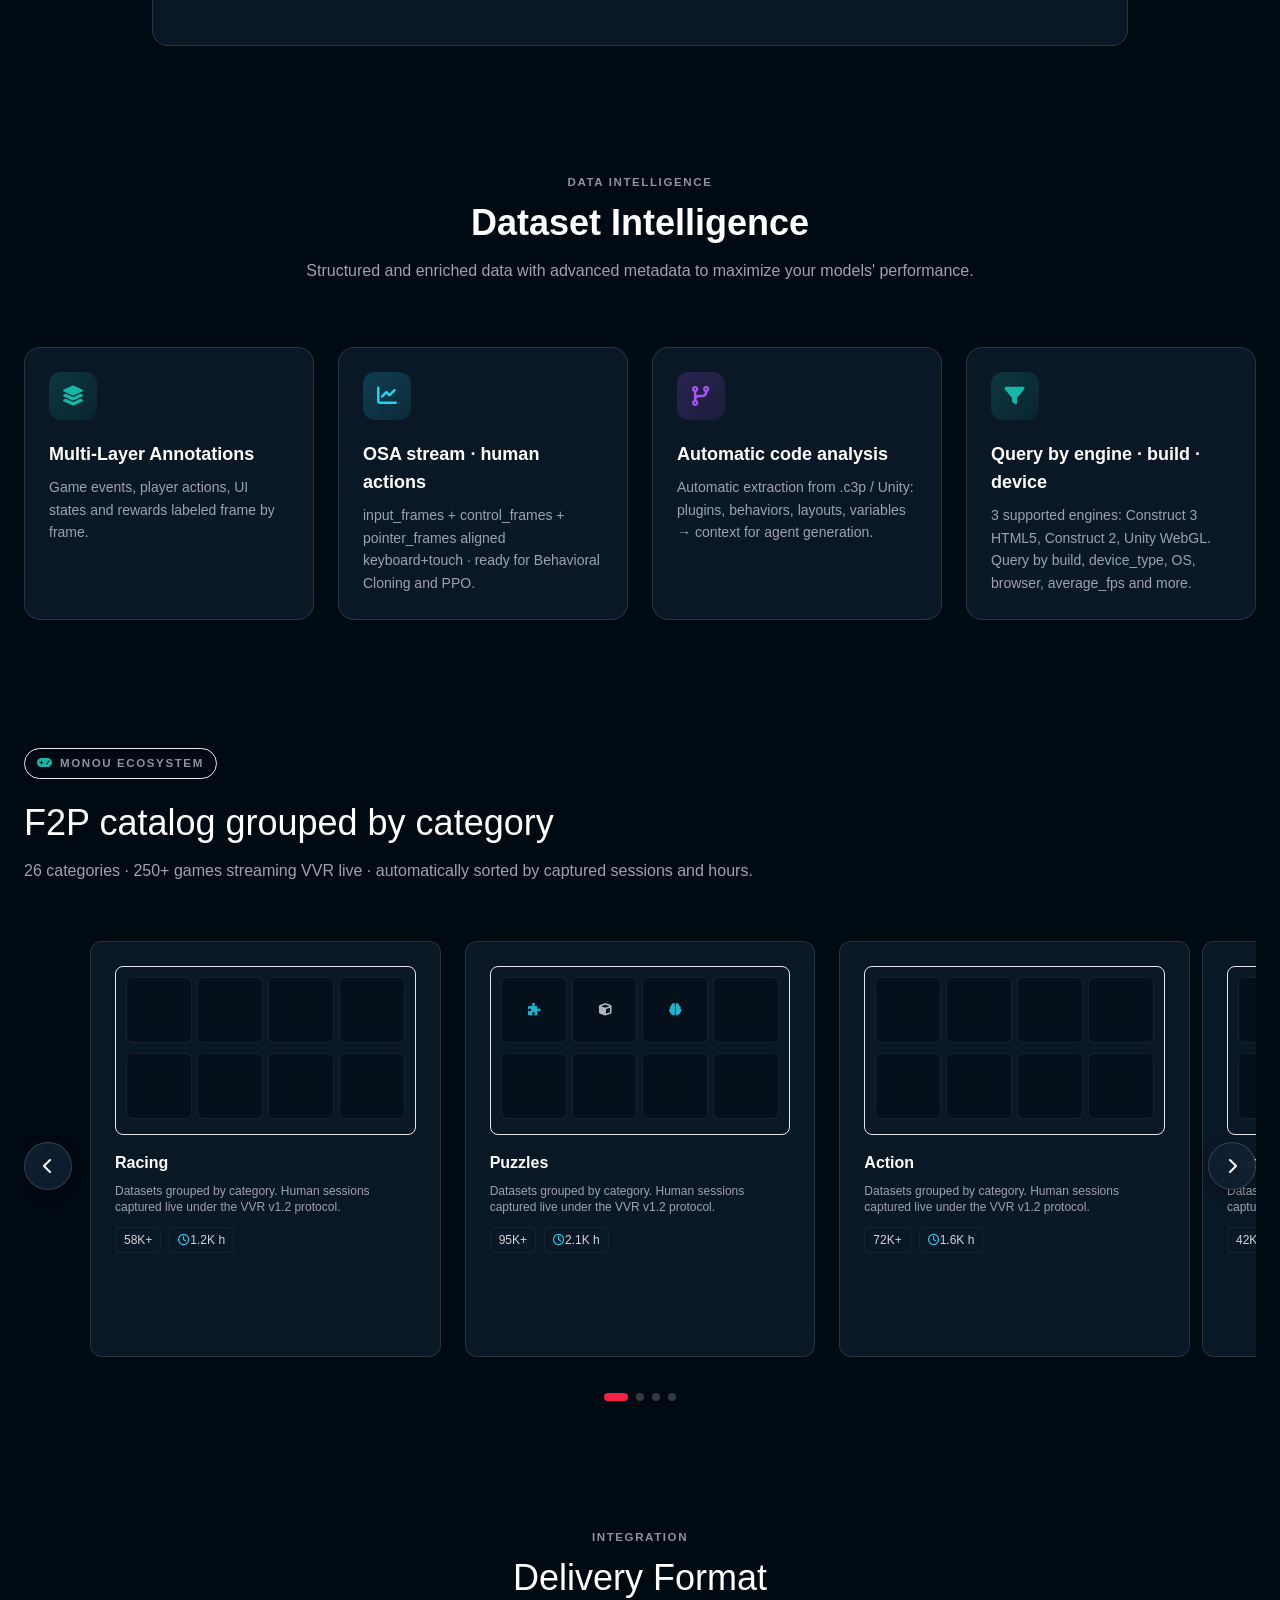
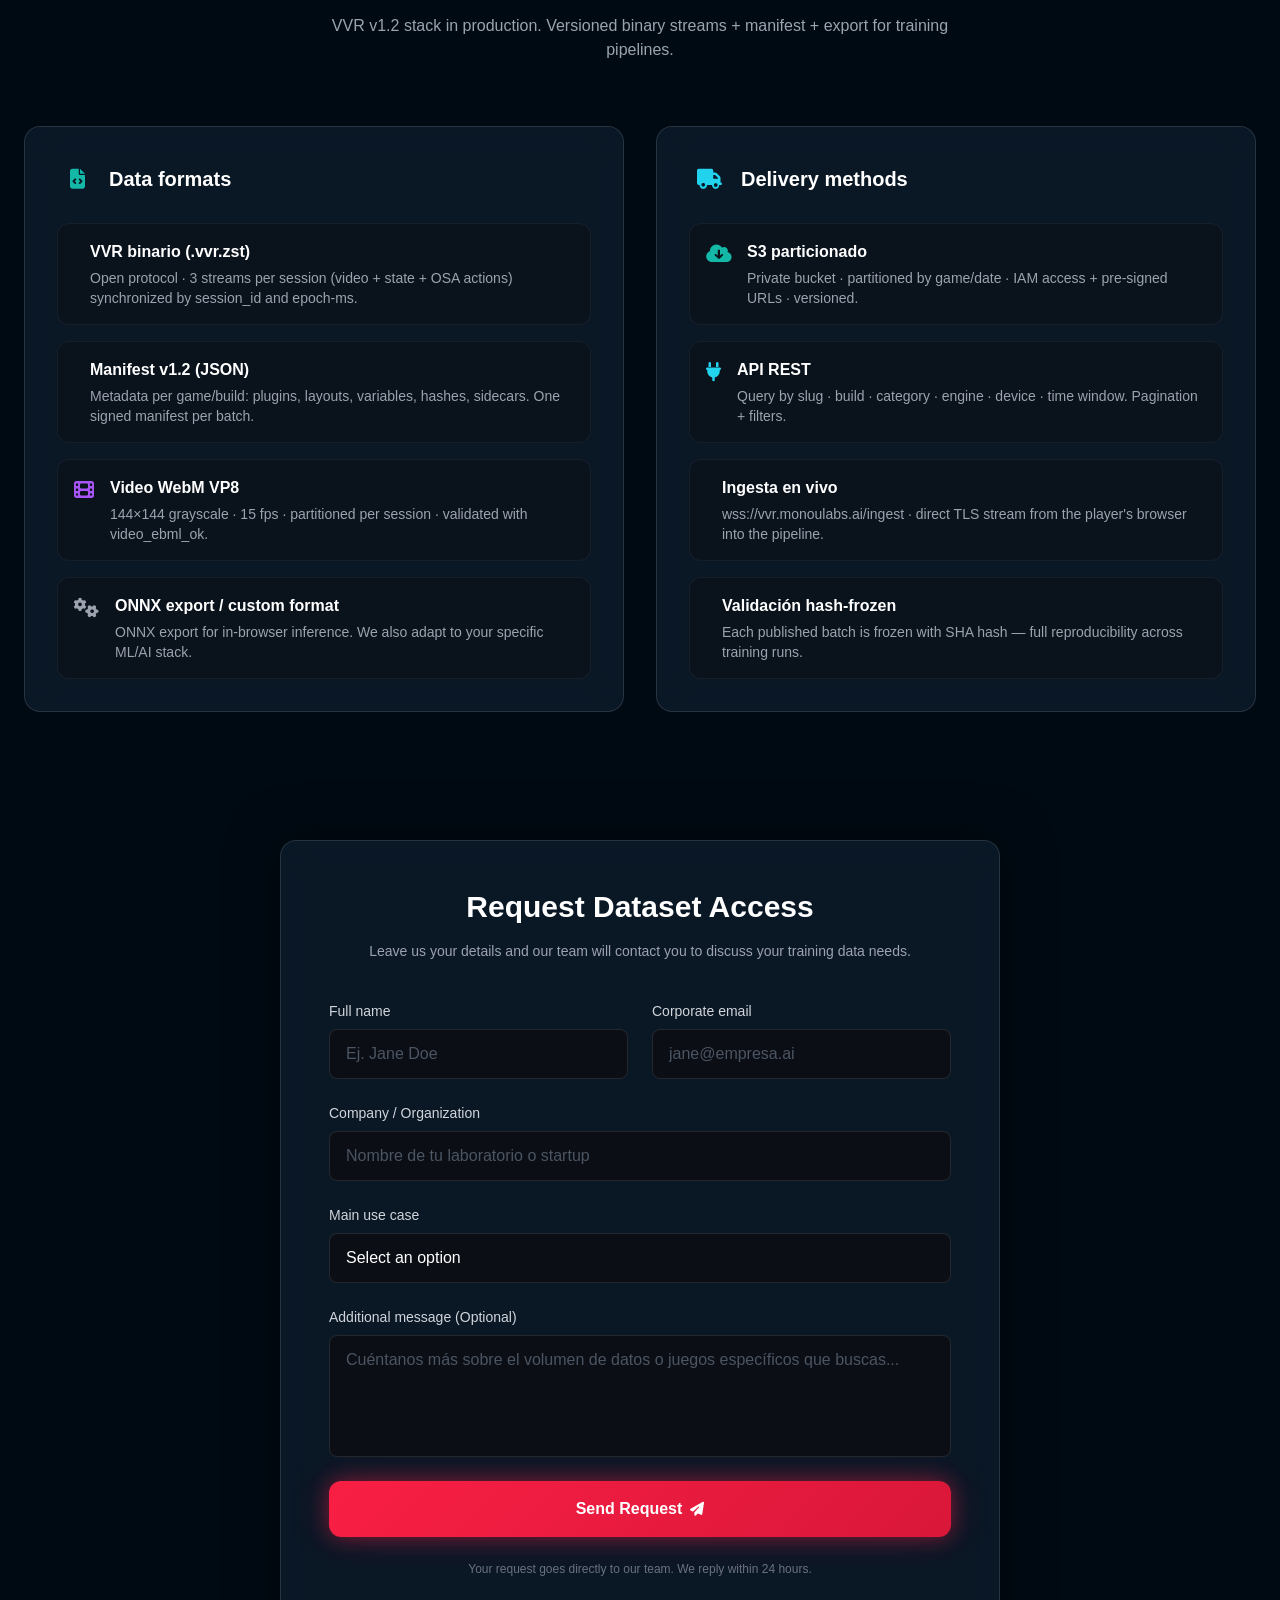
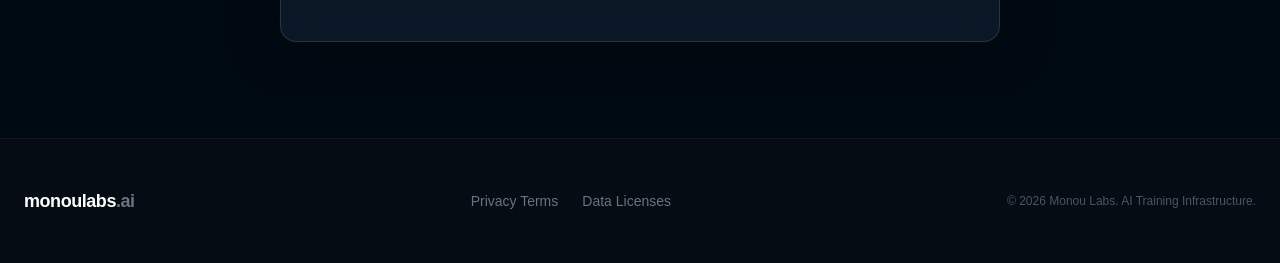
==== commit 7951f10f: "feat(landing): v7 monou + CMS Landing cablea a staging platform-deploy - Skin monou (coral + purple " ====
--- a/index.html
+++ b/index.html
@@ -243,7 +243,7 @@
          de LCP en mobile slow 4G). Trade-off: HTML +25KB en cada request
          vs. CSS cacheado 1 año en Cloudflare. Net positive para visitantes
          primerizos (mayoría del tráfico B2B). -->
-    <style id="tailwind-inlined">*,:after,:before{--tw-border-spacing-x:0;--tw-border-spacing-y:0;--tw-translate-x:0;--tw-translate-y:0;--tw-rotate:0;--tw-skew-x:0;--tw-skew-y:0;--tw-scale-x:1;--tw-scale-y:1;--tw-pan-x: ;--tw-pan-y: ;--tw-pinch-zoom: ;--tw-scroll-snap-strictness:proximity;--tw-gradient-from-position: ;--tw-gradient-via-position: ;--tw-gradient-to-position: ;--tw-ordinal: ;--tw-slashed-zero: ;--tw-numeric-figure: ;--tw-numeric-spacing: ;--tw-numeric-fraction: ;--tw-ring-inset: ;--tw-ring-offset-width:0px;--tw-ring-offset-color:#fff;--tw-ring-color:rgba(59,130,246,.5);--tw-ring-offset-shadow:0 0 #0000;--tw-ring-shadow:0 0 #0000;--tw-shadow:0 0 #0000;--tw-shadow-colored:0 0 #0000;--tw-blur: ;--tw-brightness: ;--tw-contrast: ;--tw-grayscale: ;--tw-hue-rotate: ;--tw-invert: ;--tw-saturate: ;--tw-sepia: ;--tw-drop-shadow: ;--tw-backdrop-blur: ;--tw-backdrop-brightness: ;--tw-backdrop-contrast: ;--tw-backdrop-grayscale: ;--tw-backdrop-hue-rotate: ;--tw-backdrop-invert: ;--tw-backdrop-opacity: ;--tw-backdrop-saturate: ;--tw-backdrop-sepia: ;--tw-contain-size: ;--tw-contain-layout: ;--tw-contain-paint: ;--tw-contain-style: }::backdrop{--tw-border-spacing-x:0;--tw-border-spacing-y:0;--tw-translate-x:0;--tw-translate-y:0;--tw-rotate:0;--tw-skew-x:0;--tw-skew-y:0;--tw-scale-x:1;--tw-scale-y:1;--tw-pan-x: ;--tw-pan-y: ;--tw-pinch-zoom: ;--tw-scroll-snap-strictness:proximity;--tw-gradient-from-position: ;--tw-gradient-via-position: ;--tw-gradient-to-position: ;--tw-ordinal: ;--tw-slashed-zero: ;--tw-numeric-figure: ;--tw-numeric-spacing: ;--tw-numeric-fraction: ;--tw-ring-inset: ;--tw-ring-offset-width:0px;--tw-ring-offset-color:#fff;--tw-ring-color:rgba(59,130,246,.5);--tw-ring-offset-shadow:0 0 #0000;--tw-ring-shadow:0 0 #0000;--tw-shadow:0 0 #0000;--tw-shadow-colored:0 0 #0000;--tw-blur: ;--tw-brightness: ;--tw-contrast: ;--tw-grayscale: ;--tw-hue-rotate: ;--tw-invert: ;--tw-saturate: ;--tw-sepia: ;--tw-drop-shadow: ;--tw-backdrop-blur: ;--tw-backdrop-brightness: ;--tw-backdrop-contrast: ;--tw-backdrop-grayscale: ;--tw-backdrop-hue-rotate: ;--tw-backdrop-invert: ;--tw-backdrop-opacity: ;--tw-backdrop-saturate: ;--tw-backdrop-sepia: ;--tw-contain-size: ;--tw-contain-layout: ;--tw-contain-paint: ;--tw-contain-style: }/*! tailwindcss v3.4.17 | MIT License | https://tailwindcss.com*/*,:after,:before{box-sizing:border-box;border:0 solid #e5e7eb}:after,:before{--tw-content:""}:host,html{line-height:1.5;-webkit-text-size-adjust:100%;-moz-tab-size:4;-o-tab-size:4;tab-size:4;font-family:Inter,sans-serif;font-feature-settings:normal;font-variation-settings:normal;-webkit-tap-highlight-color:transparent}body{margin:0;line-height:inherit}hr{height:0;color:inherit;border-top-width:1px}abbr:where([title]){-webkit-text-decoration:underline dotted;text-decoration:underline dotted}h1,h2,h3,h4,h5,h6{font-size:inherit;font-weight:inherit}a{color:inherit;text-decoration:inherit}b,strong{font-weight:bolder}code,kbd,pre,samp{font-family:ui-monospace,SFMono-Regular,Menlo,Monaco,Consolas,Liberation Mono,Courier New,monospace;font-feature-settings:normal;font-variation-settings:normal;font-size:1em}small{font-size:80%}sub,sup{font-size:75%;line-height:0;position:relative;vertical-align:baseline}sub{bottom:-.25em}sup{top:-.5em}table{text-indent:0;border-color:inherit;border-collapse:collapse}button,input,optgroup,select,textarea{font-family:inherit;font-feature-settings:inherit;font-variation-settings:inherit;font-size:100%;font-weight:inherit;line-height:inherit;letter-spacing:inherit;color:inherit;margin:0;padding:0}button,select{text-transform:none}button,input:where([type=button]),input:where([type=reset]),input:where([type=submit]){-webkit-appearance:button;background-color:transparent;background-image:none}:-moz-focusring{outline:auto}:-moz-ui-invalid{box-shadow:none}progress{vertical-align:baseline}::-webkit-inner-spin-button,::-webkit-outer-spin-button{height:auto}[type=search]{-webkit-appearance:textfield;outline-offset:-2px}::-webkit-search-decoration{-webkit-appearance:none}::-webkit-file-upload-button{-webkit-appearance:button;font:inherit}summary{display:list-item}blockquote,dd,dl,figure,h1,h2,h3,h4,h5,h6,hr,p,pre{margin:0}fieldset{margin:0}fieldset,legend{padding:0}menu,ol,ul{list-style:none;margin:0;padding:0}dialog{padding:0}textarea{resize:vertical}input::-moz-placeholder,textarea::-moz-placeholder{opacity:1;color:#9ca3af}input::placeholder,textarea::placeholder{opacity:1;color:#9ca3af}[role=button],button{cursor:pointer}:disabled{cursor:default}audio,canvas,embed,iframe,img,object,svg,video{display:block;vertical-align:middle}img,video{max-width:100%;height:auto}[hidden]:where(:not([hidden=until-found])){display:none}.\!container{width:100%!important}.container{width:100%}@media (min-width:640px){.\!container{max-width:640px!important}.container{max-width:640px}}@media (min-width:768px){.\!container{max-width:768px!important}.container{max-width:768px}}@media (min-width:1024px){.\!container{max-width:1024px!important}.container{max-width:1024px}}@media (min-width:1280px){.\!container{max-width:1280px!important}.container{max-width:1280px}}@media (min-width:1536px){.\!container{max-width:1536px!important}.container{max-width:1536px}}.sr-only{position:absolute;width:1px;height:1px;padding:0;margin:-1px;overflow:hidden;clip:rect(0,0,0,0);white-space:nowrap;border-width:0}.pointer-events-none{pointer-events:none}.visible{visibility:visible}.fixed{position:fixed}.absolute{position:absolute}.relative{position:relative}.inset-0{inset:0}.left-1\/2{left:50%}.left-\[16\%\]{left:16%}.right-\[16\%\]{right:16%}.top-0{top:0}.top-8{top:2rem}.z-0{z-index:0}.z-10{z-index:10}.z-50{z-index:50}.m-0{margin:0}.-mx-6{margin-left:-1.5rem;margin-right:-1.5rem}.mx-auto{margin-left:auto;margin-right:auto}.mb-1{margin-bottom:.25rem}.mb-10{margin-bottom:2.5rem}.mb-12{margin-bottom:3rem}.mb-16{margin-bottom:4rem}.mb-2{margin-bottom:.5rem}.mb-3{margin-bottom:.75rem}.mb-4{margin-bottom:1rem}.mb-5{margin-bottom:1.25rem}.mb-6{margin-bottom:1.5rem}.mb-8{margin-bottom:2rem}.mr-2{margin-right:.5rem}.mt-1{margin-top:.25rem}.mt-3{margin-top:.75rem}.mt-4{margin-top:1rem}.mt-8{margin-top:2rem}.flex{display:flex}.inline-flex{display:inline-flex}.grid{display:grid}.hidden{display:none}.aspect-square{aspect-ratio:1/1}.aspect-video{aspect-ratio:16/9}.h-10{height:2.5rem}.h-12{height:3rem}.h-16{height:4rem}.h-2{height:.5rem}.h-24{height:6rem}.h-\[600px\]{height:600px}.h-full{height:100%}.h-px{height:1px}.min-h-screen{min-height:100vh}.w-10{width:2.5rem}.w-12{width:3rem}.w-16{width:4rem}.w-2{width:.5rem}.w-24{width:6rem}.w-64{width:16rem}.w-\[800px\]{width:800px}.w-full{width:100%}.max-w-2xl{max-width:42rem}.max-w-3xl{max-width:48rem}.max-w-4xl{max-width:56rem}.max-w-5xl{max-width:64rem}.max-w-7xl{max-width:80rem}.max-w-md{max-width:28rem}.flex-1{flex:1 1 0%}.flex-shrink-0{flex-shrink:0}.-translate-x-1\/2{--tw-translate-x:-50%}.-translate-x-1\/2,.transform{transform:translate(var(--tw-translate-x),var(--tw-translate-y)) rotate(var(--tw-rotate)) skewX(var(--tw-skew-x)) skewY(var(--tw-skew-y)) scaleX(var(--tw-scale-x)) scaleY(var(--tw-scale-y))}@keyframes pulse{50%{opacity:.5}}.animate-pulse{animation:pulse 2s cubic-bezier(.4,0,.6,1) infinite}.cursor-pointer{cursor:pointer}.resize-none{resize:none}.appearance-none{-webkit-appearance:none;-moz-appearance:none;appearance:none}.grid-cols-1{grid-template-columns:repeat(1,minmax(0,1fr))}.grid-cols-2{grid-template-columns:repeat(2,minmax(0,1fr))}.flex-col{flex-direction:column}.items-start{align-items:flex-start}.items-center{align-items:center}.justify-center{justify-content:center}.justify-between{justify-content:space-between}.gap-12{gap:3rem}.gap-2{gap:.5rem}.gap-3{gap:.75rem}.gap-32{gap:8rem}.gap-4{gap:1rem}.gap-6{gap:1.5rem}.gap-8{gap:2rem}.space-y-2>:not([hidden])~:not([hidden]){--tw-space-y-reverse:0;margin-top:calc(.5rem*(1 - var(--tw-space-y-reverse)));margin-bottom:calc(.5rem*var(--tw-space-y-reverse))}.space-y-3>:not([hidden])~:not([hidden]){--tw-space-y-reverse:0;margin-top:calc(.75rem*(1 - var(--tw-space-y-reverse)));margin-bottom:calc(.75rem*var(--tw-space-y-reverse))}.space-y-4>:not([hidden])~:not([hidden]){--tw-space-y-reverse:0;margin-top:calc(1rem*(1 - var(--tw-space-y-reverse)));margin-bottom:calc(1rem*var(--tw-space-y-reverse))}.space-y-6>:not([hidden])~:not([hidden]){--tw-space-y-reverse:0;margin-top:calc(1.5rem*(1 - var(--tw-space-y-reverse)));margin-bottom:calc(1.5rem*var(--tw-space-y-reverse))}.overflow-hidden{overflow:hidden}.overflow-x-auto{overflow-x:auto}.rounded{border-radius:.25rem}.rounded-2xl{border-radius:1rem}.rounded-full{border-radius:9999px}.rounded-lg{border-radius:.5rem}.rounded-xl{border-radius:.75rem}.border{border-width:1px}.border-b{border-bottom-width:1px}.border-t{border-top-width:1px}.border-accent-cyan\/30{border-color:rgba(34,211,238,.3)}.border-brand-500\/30{border-color:rgba(20,184,166,.3)}.border-white\/10{border-color:hsla(0,0%,100%,.1)}.border-white\/5{border-color:hsla(0,0%,100%,.05)}.bg-accent-cyan\/10{background-color:rgba(34,211,238,.1)}.bg-accent-cyan\/20{background-color:rgba(34,211,238,.2)}.bg-brand-500{--tw-bg-opacity:1;background-color:rgb(20 184 166/var(--tw-bg-opacity,1))}.bg-brand-500\/10{background-color:rgba(20,184,166,.1)}.bg-brand-500\/20{background-color:rgba(20,184,166,.2)}.bg-dark-800{--tw-bg-opacity:1;background-color:rgb(21 26 35/var(--tw-bg-opacity,1))}.bg-dark-800\/50{background-color:rgba(21,26,35,.5)}.bg-dark-900{--tw-bg-opacity:1;background-color:rgb(11 14 20/var(--tw-bg-opacity,1))}.bg-dark-900\/50{background-color:rgba(11,14,20,.5)}.bg-white{--tw-bg-opacity:1;background-color:rgb(255 255 255/var(--tw-bg-opacity,1))}.bg-gradient-to-b{background-image:linear-gradient(to bottom,var(--tw-gradient-stops))}.bg-gradient-to-br{background-image:linear-gradient(to bottom right,var(--tw-gradient-stops))}.bg-gradient-to-r{background-image:linear-gradient(to right,var(--tw-gradient-stops))}.bg-grid-pattern{background-image:linear-gradient(90deg,#1f2937 1px,transparent 0),linear-gradient(180deg,#1f2937 1px,transparent 0)}.from-accent-cyan{--tw-gradient-from:#22d3ee var(--tw-gradient-from-position);--tw-gradient-to:rgba(34,211,238,0) var(--tw-gradient-to-position);--tw-gradient-stops:var(--tw-gradient-from),var(--tw-gradient-to)}.from-accent-cyan\/20{--tw-gradient-from:rgba(34,211,238,.2) var(--tw-gradient-from-position);--tw-gradient-to:rgba(34,211,238,0) var(--tw-gradient-to-position);--tw-gradient-stops:var(--tw-gradient-from),var(--tw-gradient-to)}.from-accent-cyan\/5{--tw-gradient-from:rgba(34,211,238,.05) var(--tw-gradient-from-position);--tw-gradient-to:rgba(34,211,238,0) var(--tw-gradient-to-position);--tw-gradient-stops:var(--tw-gradient-from),var(--tw-gradient-to)}.from-accent-purple\/20{--tw-gradient-from:rgba(168,85,247,.2) var(--tw-gradient-from-position);--tw-gradient-to:rgba(168,85,247,0) var(--tw-gradient-to-position);--tw-gradient-stops:var(--tw-gradient-from),var(--tw-gradient-to)}.from-accent-purple\/5{--tw-gradient-from:rgba(168,85,247,.05) var(--tw-gradient-from-position);--tw-gradient-to:rgba(168,85,247,0) var(--tw-gradient-to-position);--tw-gradient-stops:var(--tw-gradient-from),var(--tw-gradient-to)}.from-blue-500\/20{--tw-gradient-from:rgba(59,130,246,.2) var(--tw-gradient-from-position);--tw-gradient-to:rgba(59,130,246,0) var(--tw-gradient-to-position);--tw-gradient-stops:var(--tw-gradient-from),var(--tw-gradient-to)}.from-brand-400{--tw-gradient-from:#2dd4bf var(--tw-gradient-from-position);--tw-gradient-to:rgba(45,212,191,0) var(--tw-gradient-to-position);--tw-gradient-stops:var(--tw-gradient-from),var(--tw-gradient-to)}.from-brand-500{--tw-gradient-from:#14b8a6 var(--tw-gradient-from-position);--tw-gradient-to:rgba(20,184,166,0) var(--tw-gradient-to-position);--tw-gradient-stops:var(--tw-gradient-from),var(--tw-gradient-to)}.from-brand-500\/20{--tw-gradient-from:rgba(20,184,166,.2) var(--tw-gradient-from-position);--tw-gradient-to:rgba(20,184,166,0) var(--tw-gradient-to-position);--tw-gradient-stops:var(--tw-gradient-from),var(--tw-gradient-to)}.from-brand-500\/5{--tw-gradient-from:rgba(20,184,166,.05) var(--tw-gradient-from-position);--tw-gradient-to:rgba(20,184,166,0) var(--tw-gradient-to-position);--tw-gradient-stops:var(--tw-gradient-from),var(--tw-gradient-to)}.from-green-500\/20{--tw-gradient-from:rgba(34,197,94,.2) var(--tw-gradient-from-position);--tw-gradient-to:rgba(34,197,94,0) var(--tw-gradient-to-position);--tw-gradient-stops:var(--tw-gradient-from),var(--tw-gradient-to)}.from-orange-500\/20{--tw-gradient-from:rgba(249,115,22,.2) var(--tw-gradient-from-position);--tw-gradient-to:rgba(249,115,22,0) var(--tw-gradient-to-position);--tw-gradient-stops:var(--tw-gradient-from),var(--tw-gradient-to)}.from-pink-500\/20{--tw-gradient-from:rgba(236,72,153,.2) var(--tw-gradient-from-position);--tw-gradient-to:rgba(236,72,153,0) var(--tw-gradient-to-position);--tw-gradient-stops:var(--tw-gradient-from),var(--tw-gradient-to)}.from-purple-500\/20{--tw-gradient-from:rgba(168,85,247,.2) var(--tw-gradient-from-position);--tw-gradient-to:rgba(168,85,247,0) var(--tw-gradient-to-position);--tw-gradient-stops:var(--tw-gradient-from),var(--tw-gradient-to)}.from-red-500\/20{--tw-gradient-from:rgba(239,68,68,.2) var(--tw-gradient-from-position);--tw-gradient-to:rgba(239,68,68,0) var(--tw-gradient-to-position);--tw-gradient-stops:var(--tw-gradient-from),var(--tw-gradient-to)}.from-transparent{--tw-gradient-from:transparent var(--tw-gradient-from-position);--tw-gradient-to:transparent var(--tw-gradient-to-position);--tw-gradient-stops:var(--tw-gradient-from),var(--tw-gradient-to)}.from-yellow-500\/20{--tw-gradient-from:rgba(234,179,8,.2) var(--tw-gradient-from-position);--tw-gradient-to:rgba(234,179,8,0) var(--tw-gradient-to-position);--tw-gradient-stops:var(--tw-gradient-from),var(--tw-gradient-to)}.via-brand-400{--tw-gradient-to:rgba(45,212,191,0) var(--tw-gradient-to-position);--tw-gradient-stops:var(--tw-gradient-from),#2dd4bf var(--tw-gradient-via-position),var(--tw-gradient-to)}.via-white\/20{--tw-gradient-to:hsla(0,0%,100%,0) var(--tw-gradient-to-position);--tw-gradient-stops:var(--tw-gradient-from),hsla(0,0%,100%,.2) var(--tw-gradient-via-position),var(--tw-gradient-to)}.to-accent-cyan{--tw-gradient-to:#22d3ee var(--tw-gradient-to-position)}.to-accent-cyan\/10{--tw-gradient-to:rgba(34,211,238,.1) var(--tw-gradient-to-position)}.to-accent-cyan\/20{--tw-gradient-to:rgba(34,211,238,.2) var(--tw-gradient-to-position)}.to-accent-purple{--tw-gradient-to:#a855f7 var(--tw-gradient-to-position)}.to-accent-purple\/10{--tw-gradient-to:rgba(168,85,247,.1) var(--tw-gradient-to-position)}.to-brand-500{--tw-gradient-to:#14b8a6 var(--tw-gradient-to-position)}.to-brand-600\/10{--tw-gradient-to:rgba(13,148,136,.1) var(--tw-gradient-to-position)}.to-dark-800{--tw-gradient-to:#151a23 var(--tw-gradient-to-position)}.to-transparent{--tw-gradient-to:transparent var(--tw-gradient-to-position)}.bg-clip-text{-webkit-background-clip:text;background-clip:text}.object-cover{-o-object-fit:cover;object-fit:cover}.p-0{padding:0}.p-12{padding:3rem}.p-4{padding:1rem}.p-6{padding:1.5rem}.p-8{padding:2rem}.px-2{padding-left:.5rem;padding-right:.5rem}.px-3{padding-left:.75rem;padding-right:.75rem}.px-4{padding-left:1rem;padding-right:1rem}.px-6{padding-left:1.5rem;padding-right:1.5rem}.px-8{padding-left:2rem;padding-right:2rem}.py-1{padding-top:.25rem;padding-bottom:.25rem}.py-1\.5{padding-top:.375rem;padding-bottom:.375rem}.py-12{padding-top:3rem;padding-bottom:3rem}.py-2{padding-top:.5rem;padding-bottom:.5rem}.py-3{padding-top:.75rem;padding-bottom:.75rem}.py-4{padding-top:1rem;padding-bottom:1rem}.pb-24{padding-bottom:6rem}.pb-4{padding-bottom:1rem}.pt-32{padding-top:8rem}.text-center{text-align:center}.text-2xl{font-size:1.5rem;line-height:2rem}.text-3xl{font-size:1.875rem;line-height:2.25rem}.text-4xl{font-size:2.25rem;line-height:2.5rem}.text-5xl{font-size:3rem;line-height:1}.text-base{font-size:1rem;line-height:1.5rem}.text-lg{font-size:1.125rem;line-height:1.75rem}.text-sm{font-size:.875rem;line-height:1.25rem}.text-xl{font-size:1.25rem;line-height:1.75rem}.text-xs{font-size:.75rem;line-height:1rem}.font-bold{font-weight:700}.font-extrabold{font-weight:800}.font-medium{font-weight:500}.font-semibold{font-weight:600}.uppercase{text-transform:uppercase}.leading-\[1\.1\]{line-height:1.1}.leading-relaxed{line-height:1.625}.tracking-tight{letter-spacing:-.025em}.tracking-wide{letter-spacing:.025em}.tracking-widest{letter-spacing:.1em}.text-accent-cyan{--tw-text-opacity:1;color:rgb(34 211 238/var(--tw-text-opacity,1))}.text-accent-purple{--tw-text-opacity:1;color:rgb(168 85 247/var(--tw-text-opacity,1))}.text-blue-400{--tw-text-opacity:1;color:rgb(96 165 250/var(--tw-text-opacity,1))}.text-brand-400{--tw-text-opacity:1;color:rgb(45 212 191/var(--tw-text-opacity,1))}.text-brand-500{--tw-text-opacity:1;color:rgb(20 184 166/var(--tw-text-opacity,1))}.text-dark-900{--tw-text-opacity:1;color:rgb(11 14 20/var(--tw-text-opacity,1))}.text-gray-300{--tw-text-opacity:1;color:rgb(209 213 219/var(--tw-text-opacity,1))}.text-gray-400{--tw-text-opacity:1;color:rgb(156 163 175/var(--tw-text-opacity,1))}.text-gray-500{--tw-text-opacity:1;color:rgb(107 114 128/var(--tw-text-opacity,1))}.text-gray-600{--tw-text-opacity:1;color:rgb(75 85 99/var(--tw-text-opacity,1))}.text-green-400{--tw-text-opacity:1;color:rgb(74 222 128/var(--tw-text-opacity,1))}.text-orange-400{--tw-text-opacity:1;color:rgb(251 146 60/var(--tw-text-opacity,1))}.text-pink-400{--tw-text-opacity:1;color:rgb(244 114 182/var(--tw-text-opacity,1))}.text-transparent{color:transparent}.text-white{--tw-text-opacity:1;color:rgb(255 255 255/var(--tw-text-opacity,1))}.antialiased{-webkit-font-smoothing:antialiased;-moz-osx-font-smoothing:grayscale}.placeholder-gray-600::-moz-placeholder{--tw-placeholder-opacity:1;color:rgb(75 85 99/var(--tw-placeholder-opacity,1))}.placeholder-gray-600::placeholder{--tw-placeholder-opacity:1;color:rgb(75 85 99/var(--tw-placeholder-opacity,1))}.opacity-0{opacity:0}.shadow-\[0_0_30px_rgba\(168\2c 85\2c 247\2c 0\.1\)\]{--tw-shadow:0 0 30px rgba(168,85,247,.1);--tw-shadow-colored:0 0 30px var(--tw-shadow-color);box-shadow:var(--tw-ring-offset-shadow,0 0 #0000),var(--tw-ring-shadow,0 0 #0000),var(--tw-shadow)}.shadow-\[0_0_30px_rgba\(20\2c 184\2c 166\2c 0\.1\)\]{--tw-shadow:0 0 30px rgba(20,184,166,.1);--tw-shadow-colored:0 0 30px var(--tw-shadow-color);box-shadow:var(--tw-ring-offset-shadow,0 0 #0000),var(--tw-ring-shadow,0 0 #0000),var(--tw-shadow)}.shadow-\[0_0_30px_rgba\(34\2c 211\2c 238\2c 0\.1\)\]{--tw-shadow:0 0 30px rgba(34,211,238,.1);--tw-shadow-colored:0 0 30px var(--tw-shadow-color);box-shadow:var(--tw-ring-offset-shadow,0 0 #0000),var(--tw-ring-shadow,0 0 #0000),var(--tw-shadow)}.shadow-\[0_0_50px_rgba\(0\2c 0\2c 0\2c 0\.5\)\]{--tw-shadow:0 0 50px rgba(0,0,0,.5);--tw-shadow-colored:0 0 50px var(--tw-shadow-color);box-shadow:var(--tw-ring-offset-shadow,0 0 #0000),var(--tw-ring-shadow,0 0 #0000),var(--tw-shadow)}.outline{outline-style:solid}.blur{--tw-blur:blur(8px)}.blur,.blur-\[120px\]{filter:var(--tw-blur) var(--tw-brightness) var(--tw-contrast) var(--tw-grayscale) var(--tw-hue-rotate) var(--tw-invert) var(--tw-saturate) var(--tw-sepia) var(--tw-drop-shadow)}.blur-\[120px\]{--tw-blur:blur(120px)}.backdrop-blur-lg{--tw-backdrop-blur:blur(16px)}.backdrop-blur-lg,.backdrop-blur-md{-webkit-backdrop-filter:var(--tw-backdrop-blur) var(--tw-backdrop-brightness) var(--tw-backdrop-contrast) var(--tw-backdrop-grayscale) var(--tw-backdrop-hue-rotate) var(--tw-backdrop-invert) var(--tw-backdrop-opacity) var(--tw-backdrop-saturate) var(--tw-backdrop-sepia);backdrop-filter:var(--tw-backdrop-blur) var(--tw-backdrop-brightness) var(--tw-backdrop-contrast) var(--tw-backdrop-grayscale) var(--tw-backdrop-hue-rotate) var(--tw-backdrop-invert) var(--tw-backdrop-opacity) var(--tw-backdrop-saturate) var(--tw-backdrop-sepia)}.backdrop-blur-md{--tw-backdrop-blur:blur(12px)}.backdrop-filter{-webkit-backdrop-filter:var(--tw-backdrop-blur) var(--tw-backdrop-brightness) var(--tw-backdrop-contrast) var(--tw-backdrop-grayscale) var(--tw-backdrop-hue-rotate) var(--tw-backdrop-invert) var(--tw-backdrop-opacity) var(--tw-backdrop-saturate) var(--tw-backdrop-sepia);backdrop-filter:var(--tw-backdrop-blur) var(--tw-backdrop-brightness) var(--tw-backdrop-contrast) var(--tw-backdrop-grayscale) var(--tw-backdrop-hue-rotate) var(--tw-backdrop-invert) var(--tw-backdrop-opacity) var(--tw-backdrop-saturate) var(--tw-backdrop-sepia)}.transition{transition-property:color,background-color,border-color,text-decoration-color,fill,stroke,opacity,box-shadow,transform,filter,-webkit-backdrop-filter;transition-property:color,background-color,border-color,text-decoration-color,fill,stroke,opacity,box-shadow,transform,filter,backdrop-filter;transition-property:color,background-color,border-color,text-decoration-color,fill,stroke,opacity,box-shadow,transform,filter,backdrop-filter,-webkit-backdrop-filter;transition-timing-function:cubic-bezier(.4,0,.2,1);transition-duration:.15s}.transition-all{transition-property:all;transition-timing-function:cubic-bezier(.4,0,.2,1);transition-duration:.15s}.transition-colors{transition-property:color,background-color,border-color,text-decoration-color,fill,stroke;transition-timing-function:cubic-bezier(.4,0,.2,1);transition-duration:.15s}.transition-opacity{transition-property:opacity;transition-timing-function:cubic-bezier(.4,0,.2,1);transition-duration:.15s}.transition-transform{transition-property:transform;transition-timing-function:cubic-bezier(.4,0,.2,1);transition-duration:.15s}.duration-300{transition-duration:.3s}.selection\:bg-brand-500\/30 ::-moz-selection{background-color:rgba(20,184,166,.3)}.selection\:bg-brand-500\/30 ::selection{background-color:rgba(20,184,166,.3)}.selection\:text-white ::-moz-selection{--tw-text-opacity:1;color:rgb(255 255 255/var(--tw-text-opacity,1))}.selection\:text-white ::selection{--tw-text-opacity:1;color:rgb(255 255 255/var(--tw-text-opacity,1))}.selection\:bg-brand-500\/30::-moz-selection{background-color:rgba(20,184,166,.3)}.selection\:bg-brand-500\/30::selection{background-color:rgba(20,184,166,.3)}.selection\:text-white::-moz-selection{--tw-text-opacity:1;color:rgb(255 255 255/var(--tw-text-opacity,1))}.selection\:text-white::selection{--tw-text-opacity:1;color:rgb(255 255 255/var(--tw-text-opacity,1))}.hover\:border-accent-cyan\/30:hover{border-color:rgba(34,211,238,.3)}.hover\:border-accent-purple\/30:hover{border-color:rgba(168,85,247,.3)}.hover\:border-brand-500\/30:hover{border-color:rgba(20,184,166,.3)}.hover\:bg-dark-800:hover{--tw-bg-opacity:1;background-color:rgb(21 26 35/var(--tw-bg-opacity,1))}.hover\:bg-gray-100:hover{--tw-bg-opacity:1;background-color:rgb(243 244 246/var(--tw-bg-opacity,1))}.hover\:from-brand-600:hover{--tw-gradient-from:#0d9488 var(--tw-gradient-from-position);--tw-gradient-to:rgba(13,148,136,0) var(--tw-gradient-to-position);--tw-gradient-stops:var(--tw-gradient-from),var(--tw-gradient-to)}.hover\:to-accent-cyan\/90:hover{--tw-gradient-to:rgba(34,211,238,.9) var(--tw-gradient-to-position)}.hover\:text-white:hover{--tw-text-opacity:1;color:rgb(255 255 255/var(--tw-text-opacity,1))}.focus\:border-brand-500:focus{--tw-border-opacity:1;border-color:rgb(20 184 166/var(--tw-border-opacity,1))}.focus\:outline-none:focus{outline:2px solid transparent;outline-offset:2px}.focus\:ring-1:focus{--tw-ring-offset-shadow:var(--tw-ring-inset) 0 0 0 var(--tw-ring-offset-width) var(--tw-ring-offset-color);--tw-ring-shadow:var(--tw-ring-inset) 0 0 0 calc(1px + var(--tw-ring-offset-width)) var(--tw-ring-color);box-shadow:var(--tw-ring-offset-shadow),var(--tw-ring-shadow),var(--tw-shadow,0 0 #0000)}.focus\:ring-brand-500:focus{--tw-ring-opacity:1;--tw-ring-color:rgb(20 184 166/var(--tw-ring-opacity,1))}.group:hover .group-hover\:scale-110{--tw-scale-x:1.1;--tw-scale-y:1.1;transform:translate(var(--tw-translate-x),var(--tw-translate-y)) rotate(var(--tw-rotate)) skewX(var(--tw-skew-x)) skewY(var(--tw-skew-y)) scaleX(var(--tw-scale-x)) scaleY(var(--tw-scale-y))}.group:hover .group-hover\:text-white{--tw-text-opacity:1;color:rgb(255 255 255/var(--tw-text-opacity,1))}.group:hover .group-hover\:opacity-100{opacity:1}.group:hover .group-hover\:shadow-\[0_0_30px_rgba\(20\2c 184\2c 166\2c 0\.3\)\]{--tw-shadow:0 0 30px rgba(20,184,166,.3);--tw-shadow-colored:0 0 30px var(--tw-shadow-color);box-shadow:var(--tw-ring-offset-shadow,0 0 #0000),var(--tw-ring-shadow,0 0 #0000),var(--tw-shadow)}@media (min-width:640px){.sm\:w-auto{width:auto}.sm\:flex-row{flex-direction:row}}@media (min-width:768px){.md\:block{display:block}.md\:flex{display:flex}.md\:hidden{display:none}.md\:grid-cols-2{grid-template-columns:repeat(2,minmax(0,1fr))}.md\:grid-cols-3{grid-template-columns:repeat(3,minmax(0,1fr))}.md\:grid-cols-4{grid-template-columns:repeat(4,minmax(0,1fr))}.md\:flex-row{flex-direction:row}.md\:p-12{padding:3rem}.md\:text-4xl{font-size:2.25rem;line-height:2.5rem}.md\:text-7xl{font-size:4.5rem;line-height:1}.md\:text-xl{font-size:1.25rem;line-height:1.75rem}}@media (min-width:1024px){.lg\:grid-cols-2{grid-template-columns:repeat(2,minmax(0,1fr))}.lg\:grid-cols-3{grid-template-columns:repeat(3,minmax(0,1fr))}.lg\:grid-cols-4{grid-template-columns:repeat(4,minmax(0,1fr))}.lg\:grid-cols-5{grid-template-columns:repeat(5,minmax(0,1fr))}}</style>
+    <style id="tailwind-inlined">*,:after,:before{--tw-border-spacing-x:0;--tw-border-spacing-y:0;--tw-translate-x:0;--tw-translate-y:0;--tw-rotate:0;--tw-skew-x:0;--tw-skew-y:0;--tw-scale-x:1;--tw-scale-y:1;--tw-pan-x: ;--tw-pan-y: ;--tw-pinch-zoom: ;--tw-scroll-snap-strictness:proximity;--tw-gradient-from-position: ;--tw-gradient-via-position: ;--tw-gradient-to-position: ;--tw-ordinal: ;--tw-slashed-zero: ;--tw-numeric-figure: ;--tw-numeric-spacing: ;--tw-numeric-fraction: ;--tw-ring-inset: ;--tw-ring-offset-width:0px;--tw-ring-offset-color:#fff;--tw-ring-color:rgba(59,130,246,.5);--tw-ring-offset-shadow:0 0 #0000;--tw-ring-shadow:0 0 #0000;--tw-shadow:0 0 #0000;--tw-shadow-colored:0 0 #0000;--tw-blur: ;--tw-brightness: ;--tw-contrast: ;--tw-grayscale: ;--tw-hue-rotate: ;--tw-invert: ;--tw-saturate: ;--tw-sepia: ;--tw-drop-shadow: ;--tw-backdrop-blur: ;--tw-backdrop-brightness: ;--tw-backdrop-contrast: ;--tw-backdrop-grayscale: ;--tw-backdrop-hue-rotate: ;--tw-backdrop-invert: ;--tw-backdrop-opacity: ;--tw-backdrop-saturate: ;--tw-backdrop-sepia: ;--tw-contain-size: ;--tw-contain-layout: ;--tw-contain-paint: ;--tw-contain-style: }::backdrop{--tw-border-spacing-x:0;--tw-border-spacing-y:0;--tw-translate-x:0;--tw-translate-y:0;--tw-rotate:0;--tw-skew-x:0;--tw-skew-y:0;--tw-scale-x:1;--tw-scale-y:1;--tw-pan-x: ;--tw-pan-y: ;--tw-pinch-zoom: ;--tw-scroll-snap-strictness:proximity;--tw-gradient-from-position: ;--tw-gradient-via-position: ;--tw-gradient-to-position: ;--tw-ordinal: ;--tw-slashed-zero: ;--tw-numeric-figure: ;--tw-numeric-spacing: ;--tw-numeric-fraction: ;--tw-ring-inset: ;--tw-ring-offset-width:0px;--tw-ring-offset-color:#fff;--tw-ring-color:rgba(59,130,246,.5);--tw-ring-offset-shadow:0 0 #0000;--tw-ring-shadow:0 0 #0000;--tw-shadow:0 0 #0000;--tw-shadow-colored:0 0 #0000;--tw-blur: ;--tw-brightness: ;--tw-contrast: ;--tw-grayscale: ;--tw-hue-rotate: ;--tw-invert: ;--tw-saturate: ;--tw-sepia: ;--tw-drop-shadow: ;--tw-backdrop-blur: ;--tw-backdrop-brightness: ;--tw-backdrop-contrast: ;--tw-backdrop-grayscale: ;--tw-backdrop-hue-rotate: ;--tw-backdrop-invert: ;--tw-backdrop-opacity: ;--tw-backdrop-saturate: ;--tw-backdrop-sepia: ;--tw-contain-size: ;--tw-contain-layout: ;--tw-contain-paint: ;--tw-contain-style: }/*! tailwindcss v3.4.17 | MIT License | https://tailwindcss.com*/*,:after,:before{box-sizing:border-box;border:0 solid #e5e7eb}:after,:before{--tw-content:""}:host,html{line-height:1.5;-webkit-text-size-adjust:100%;-moz-tab-size:4;-o-tab-size:4;tab-size:4;font-family:Inter,sans-serif;font-feature-settings:normal;font-variation-settings:normal;-webkit-tap-highlight-color:transparent}body{margin:0;line-height:inherit}hr{height:0;color:inherit;border-top-width:1px}abbr:where([title]){-webkit-text-decoration:underline dotted;text-decoration:underline dotted}h1,h2,h3,h4,h5,h6{font-size:inherit;font-weight:inherit}a{color:inherit;text-decoration:inherit}b,strong{font-weight:bolder}code,kbd,pre,samp{font-family:ui-monospace,SFMono-Regular,Menlo,Monaco,Consolas,Liberation Mono,Courier New,monospace;font-feature-settings:normal;font-variation-settings:normal;font-size:1em}small{font-size:80%}sub,sup{font-size:75%;line-height:0;position:relative;vertical-align:baseline}sub{bottom:-.25em}sup{top:-.5em}table{text-indent:0;border-color:inherit;border-collapse:collapse}button,input,optgroup,select,textarea{font-family:inherit;font-feature-settings:inherit;font-variation-settings:inherit;font-size:100%;font-weight:inherit;line-height:inherit;letter-spacing:inherit;color:inherit;margin:0;padding:0}button,select{text-transform:none}button,input:where([type=button]),input:where([type=reset]),input:where([type=submit]){-webkit-appearance:button;background-color:transparent;background-image:none}:-moz-focusring{outline:auto}:-moz-ui-invalid{box-shadow:none}progress{vertical-align:baseline}::-webkit-inner-spin-button,::-webkit-outer-spin-button{height:auto}[type=search]{-webkit-appearance:textfield;outline-offset:-2px}::-webkit-search-decoration{-webkit-appearance:none}::-webkit-file-upload-button{-webkit-appearance:button;font:inherit}summary{display:list-item}blockquote,dd,dl,figure,h1,h2,h3,h4,h5,h6,hr,p,pre{margin:0}fieldset{margin:0}fieldset,legend{padding:0}menu,ol,ul{list-style:none;margin:0;padding:0}dialog{padding:0}textarea{resize:vertical}input::-moz-placeholder,textarea::-moz-placeholder{opacity:1;color:#9ca3af}input::placeholder,textarea::placeholder{opacity:1;color:#9ca3af}[role=button],button{cursor:pointer}:disabled{cursor:default}audio,canvas,embed,iframe,img,object,svg,video{display:block;vertical-align:middle}img,video{max-width:100%;height:auto}[hidden]:where(:not([hidden=until-found])){display:none}.\!container{width:100%!important}.container{width:100%}@media (min-width:640px){.\!container{max-width:640px!important}.container{max-width:640px}}@media (min-width:768px){.\!container{max-width:768px!important}.container{max-width:768px}}@media (min-width:1024px){.\!container{max-width:1024px!important}.container{max-width:1024px}}@media (min-width:1280px){.\!container{max-width:1280px!important}.container{max-width:1280px}}@media (min-width:1536px){.\!container{max-width:1536px!important}.container{max-width:1536px}}.sr-only{position:absolute;width:1px;height:1px;padding:0;margin:-1px;overflow:hidden;clip:rect(0,0,0,0);white-space:nowrap;border-width:0}.pointer-events-none{pointer-events:none}.visible{visibility:visible}.fixed{position:fixed}.absolute{position:absolute}.relative{position:relative}.inset-0{inset:0}.left-1\/2{left:50%}.left-\[16\%\]{left:16%}.right-\[16\%\]{right:16%}.top-0{top:0}.top-8{top:2rem}.z-0{z-index:0}.z-10{z-index:10}.z-50{z-index:50}.m-0{margin:0}.-mx-6{margin-left:-1.5rem;margin-right:-1.5rem}.mx-auto{margin-left:auto;margin-right:auto}.mb-1{margin-bottom:.25rem}.mb-10{margin-bottom:2.5rem}.mb-12{margin-bottom:3rem}.mb-16{margin-bottom:4rem}.mb-2{margin-bottom:.5rem}.mb-3{margin-bottom:.75rem}.mb-4{margin-bottom:1rem}.mb-5{margin-bottom:1.25rem}.mb-6{margin-bottom:1.5rem}.mb-8{margin-bottom:2rem}.mr-2{margin-right:.5rem}.mt-1{margin-top:.25rem}.mt-3{margin-top:.75rem}.mt-4{margin-top:1rem}.mt-8{margin-top:2rem}.flex{display:flex}.inline-flex{display:inline-flex}.grid{display:grid}.hidden{display:none}.aspect-square{aspect-ratio:1/1}.aspect-video{aspect-ratio:16/9}.h-10{height:2.5rem}.h-12{height:3rem}.h-16{height:4rem}.h-2{height:.5rem}.h-24{height:6rem}.h-\[600px\]{height:600px}.h-full{height:100%}.h-px{height:1px}.min-h-screen{min-height:100vh}.w-10{width:2.5rem}.w-12{width:3rem}.w-16{width:4rem}.w-2{width:.5rem}.w-24{width:6rem}.w-64{width:16rem}.w-\[800px\]{width:800px}.w-full{width:100%}.max-w-2xl{max-width:42rem}.max-w-3xl{max-width:48rem}.max-w-4xl{max-width:56rem}.max-w-5xl{max-width:64rem}.max-w-7xl{max-width:80rem}.max-w-md{max-width:28rem}.flex-1{flex:1 1 0%}.flex-shrink-0{flex-shrink:0}.-translate-x-1\/2{--tw-translate-x:-50%}.-translate-x-1\/2,.transform{transform:translate(var(--tw-translate-x),var(--tw-translate-y)) rotate(var(--tw-rotate)) skewX(var(--tw-skew-x)) skewY(var(--tw-skew-y)) scaleX(var(--tw-scale-x)) scaleY(var(--tw-scale-y))}@keyframes pulse{50%{opacity:.5}}.animate-pulse{animation:pulse 2s cubic-bezier(.4,0,.6,1) infinite}.cursor-pointer{cursor:pointer}.resize-none{resize:none}.appearance-none{-webkit-appearance:none;-moz-appearance:none;appearance:none}.grid-cols-1{grid-template-columns:repeat(1,minmax(0,1fr))}.grid-cols-2{grid-template-columns:repeat(2,minmax(0,1fr))}.flex-col{flex-direction:column}.items-start{align-items:flex-start}.items-center{align-items:center}.justify-center{justify-content:center}.justify-between{justify-content:space-between}.gap-12{gap:3rem}.gap-2{gap:.5rem}.gap-3{gap:.75rem}.gap-32{gap:8rem}.gap-4{gap:1rem}.gap-6{gap:1.5rem}.gap-8{gap:2rem}.space-y-2>:not([hidden])~:not([hidden]){--tw-space-y-reverse:0;margin-top:calc(.5rem*(1 - var(--tw-space-y-reverse)));margin-bottom:calc(.5rem*var(--tw-space-y-reverse))}.space-y-3>:not([hidden])~:not([hidden]){--tw-space-y-reverse:0;margin-top:calc(.75rem*(1 - var(--tw-space-y-reverse)));margin-bottom:calc(.75rem*var(--tw-space-y-reverse))}.space-y-4>:not([hidden])~:not([hidden]){--tw-space-y-reverse:0;margin-top:calc(1rem*(1 - var(--tw-space-y-reverse)));margin-bottom:calc(1rem*var(--tw-space-y-reverse))}.space-y-6>:not([hidden])~:not([hidden]){--tw-space-y-reverse:0;margin-top:calc(1.5rem*(1 - var(--tw-space-y-reverse)));margin-bottom:calc(1.5rem*var(--tw-space-y-reverse))}.overflow-hidden{overflow:hidden}.overflow-x-auto{overflow-x:auto}.rounded{border-radius:.25rem}.rounded-2xl{border-radius:1rem}.rounded-full{border-radius:9999px}.rounded-lg{border-radius:.5rem}.rounded-xl{border-radius:.75rem}.border{border-width:1px}.border-b{border-bottom-width:1px}.border-t{border-top-width:1px}.border-accent-cyan\/30{border-color:rgba(34,211,238,.3)}.border-brand-500\/30{border-color:rgba(20,184,166,.3)}.border-white\/10{border-color:hsla(0,0%,100%,.1)}.border-white\/5{border-color:hsla(0,0%,100%,.05)}.bg-accent-cyan\/10{background-color:rgba(34,211,238,.1)}.bg-accent-cyan\/20{background-color:rgba(34,211,238,.2)}.bg-brand-500{--tw-bg-opacity:1;background-color:rgb(20 184 166/var(--tw-bg-opacity,1))}.bg-brand-500\/10{background-color:rgba(20,184,166,.1)}.bg-brand-500\/20{background-color:rgba(20,184,166,.2)}.bg-dark-800{--tw-bg-opacity:1;background-color:rgb(21 26 35/var(--tw-bg-opacity,1))}.bg-dark-800\/50{background-color:rgba(21,26,35,.5)}.bg-dark-900{--tw-bg-opacity:1;background-color:rgb(11 14 20/var(--tw-bg-opacity,1))}.bg-dark-900\/50{background-color:rgba(11,14,20,.5)}.bg-white{--tw-bg-opacity:1;background-color:rgb(255 255 255/var(--tw-bg-opacity,1))}.bg-gradient-to-b{background-image:linear-gradient(to bottom,var(--tw-gradient-stops))}.bg-gradient-to-br{background-image:linear-gradient(to bottom right,var(--tw-gradient-stops))}.bg-gradient-to-r{background-image:linear-gradient(to right,var(--tw-gradient-stops))}.bg-grid-pattern{background-image:linear-gradient(90deg,#1f2937 1px,transparent 0),linear-gradient(180deg,#1f2937 1px,transparent 0)}.from-accent-cyan{--tw-gradient-from:#22d3ee var(--tw-gradient-from-position);--tw-gradient-to:rgba(34,211,238,0) var(--tw-gradient-to-position);--tw-gradient-stops:var(--tw-gradient-from),var(--tw-gradient-to)}.from-accent-cyan\/20{--tw-gradient-from:rgba(34,211,238,.2) var(--tw-gradient-from-position);--tw-gradient-to:rgba(34,211,238,0) var(--tw-gradient-to-position);--tw-gradient-stops:var(--tw-gradient-from),var(--tw-gradient-to)}.from-accent-cyan\/5{--tw-gradient-from:rgba(34,211,238,.05) var(--tw-gradient-from-position);--tw-gradient-to:rgba(34,211,238,0) var(--tw-gradient-to-position);--tw-gradient-stops:var(--tw-gradient-from),var(--tw-gradient-to)}.from-accent-purple\/20{--tw-gradient-from:rgba(168,85,247,.2) var(--tw-gradient-from-position);--tw-gradient-to:rgba(168,85,247,0) var(--tw-gradient-to-position);--tw-gradient-stops:var(--tw-gradient-from),var(--tw-gradient-to)}.from-accent-purple\/5{--tw-gradient-from:rgba(168,85,247,.05) var(--tw-gradient-from-position);--tw-gradient-to:rgba(168,85,247,0) var(--tw-gradient-to-position);--tw-gradient-stops:var(--tw-gradient-from),var(--tw-gradient-to)}.from-blue-500\/20{--tw-gradient-from:rgba(59,130,246,.2) var(--tw-gradient-from-position);--tw-gradient-to:rgba(59,130,246,0) var(--tw-gradient-to-position);--tw-gradient-stops:var(--tw-gradient-from),var(--tw-gradient-to)}.from-brand-400{--tw-gradient-from:#2dd4bf var(--tw-gradient-from-position);--tw-gradient-to:rgba(45,212,191,0) var(--tw-gradient-to-position);--tw-gradient-stops:var(--tw-gradient-from),var(--tw-gradient-to)}.from-brand-500{--tw-gradient-from:#14b8a6 var(--tw-gradient-from-position);--tw-gradient-to:rgba(20,184,166,0) var(--tw-gradient-to-position);--tw-gradient-stops:var(--tw-gradient-from),var(--tw-gradient-to)}.from-brand-500\/20{--tw-gradient-from:rgba(20,184,166,.2) var(--tw-gradient-from-position);--tw-gradient-to:rgba(20,184,166,0) var(--tw-gradient-to-position);--tw-gradient-stops:var(--tw-gradient-from),var(--tw-gradient-to)}.from-brand-500\/5{--tw-gradient-from:rgba(20,184,166,.05) var(--tw-gradient-from-position);--tw-gradient-to:rgba(20,184,166,0) var(--tw-gradient-to-position);--tw-gradient-stops:var(--tw-gradient-from),var(--tw-gradient-to)}.from-green-500\/20{--tw-gradient-from:rgba(34,197,94,.2) var(--tw-gradient-from-position);--tw-gradient-to:rgba(34,197,94,0) var(--tw-gradient-to-position);--tw-gradient-stops:var(--tw-gradient-from),var(--tw-gradient-to)}.from-orange-500\/20{--tw-gradient-from:rgba(249,115,22,.2) var(--tw-gradient-from-position);--tw-gradient-to:rgba(249,115,22,0) var(--tw-gradient-to-position);--tw-gradient-stops:var(--tw-gradient-from),var(--tw-gradient-to)}.from-pink-500\/20{--tw-gradient-from:rgba(236,72,153,.2) var(--tw-gradient-from-position);--tw-gradient-to:rgba(236,72,153,0) var(--tw-gradient-to-position);--tw-gradient-stops:var(--tw-gradient-from),var(--tw-gradient-to)}.from-purple-500\/20{--tw-gradient-from:rgba(168,85,247,.2) var(--tw-gradient-from-position);--tw-gradient-to:rgba(168,85,247,0) var(--tw-gradient-to-position);--tw-gradient-stops:var(--tw-gradient-from),var(--tw-gradient-to)}.from-red-500\/20{--tw-gradient-from:rgba(239,68,68,.2) var(--tw-gradient-from-position);--tw-gradient-to:rgba(239,68,68,0) var(--tw-gradient-to-position);--tw-gradient-stops:var(--tw-gradient-from),var(--tw-gradient-to)}.from-transparent{--tw-gradient-from:transparent var(--tw-gradient-from-position);--tw-gradient-to:transparent var(--tw-gradient-to-position);--tw-gradient-stops:var(--tw-gradient-from),var(--tw-gradient-to)}.from-yellow-500\/20{--tw-gradient-from:rgba(234,179,8,.2) var(--tw-gradient-from-position);--tw-gradient-to:rgba(234,179,8,0) var(--tw-gradient-to-position);--tw-gradient-stops:var(--tw-gradient-from),var(--tw-gradient-to)}.via-brand-400{--tw-gradient-to:rgba(45,212,191,0) var(--tw-gradient-to-position);--tw-gradient-stops:var(--tw-gradient-from),#2dd4bf var(--tw-gradient-via-position),var(--tw-gradient-to)}.via-white\/20{--tw-gradient-to:hsla(0,0%,100%,0) var(--tw-gradient-to-position);--tw-gradient-stops:var(--tw-gradient-from),hsla(0,0%,100%,.2) var(--tw-gradient-via-position),var(--tw-gradient-to)}.to-accent-cyan{--tw-gradient-to:#22d3ee var(--tw-gradient-to-position)}.to-accent-cyan\/10{--tw-gradient-to:rgba(34,211,238,.1) var(--tw-gradient-to-position)}.to-accent-cyan\/20{--tw-gradient-to:rgba(34,211,238,.2) var(--tw-gradient-to-position)}.to-accent-purple{--tw-gradient-to:#a855f7 var(--tw-gradient-to-position)}.to-accent-purple\/10{--tw-gradient-to:rgba(168,85,247,.1) var(--tw-gradient-to-position)}.to-brand-500{--tw-gradient-to:#14b8a6 var(--tw-gradient-to-position)}.to-brand-600\/10{--tw-gradient-to:rgba(13,148,136,.1) var(--tw-gradient-to-position)}.to-dark-800{--tw-gradient-to:#151a23 var(--tw-gradient-to-position)}.to-transparent{--tw-gradient-to:transparent var(--tw-gradient-to-position)}.bg-clip-text{-webkit-background-clip:text;background-clip:text}.object-cover{-o-object-fit:cover;object-fit:cover}.p-0{padding:0}.p-12{padding:3rem}.p-4{padding:1rem}.p-6{padding:1.5rem}.p-8{padding:2rem}.px-2{padding-left:.5rem;padding-right:.5rem}.px-3{padding-left:.75rem;padding-right:.75rem}.px-4{padding-left:1rem;padding-right:1rem}.px-6{padding-left:1.5rem;padding-right:1.5rem}.px-8{padding-left:2rem;padding-right:2rem}.py-1{padding-top:.25rem;padding-bottom:.25rem}.py-1\.5{padding-top:.375rem;padding-bottom:.375rem}.py-12{padding-top:3rem;padding-bottom:3rem}.py-2{padding-top:.5rem;padding-bottom:.5rem}.py-3{padding-top:.75rem;padding-bottom:.75rem}.py-4{padding-top:1rem;padding-bottom:1rem}.pb-24{padding-bottom:6rem}.pb-4{padding-bottom:1rem}.pt-32{padding-top:8rem}.text-center{text-align:center}.text-2xl{font-size:1.5rem;line-height:2rem}.text-3xl{font-size:1.875rem;line-height:2.25rem}.text-4xl{font-size:2.25rem;line-height:2.5rem}.text-5xl{font-size:3rem;line-height:1}.text-base{font-size:1rem;line-height:1.5rem}.text-lg{font-size:1.125rem;line-height:1.75rem}.text-sm{font-size:.875rem;line-height:1.25rem}.text-xl{font-size:1.25rem;line-height:1.75rem}.text-xs{font-size:.75rem;line-height:1rem}.font-bold{font-weight:700}.font-extrabold{font-weight:800}.font-medium{font-weight:500}.font-semibold{font-weight:600}.uppercase{text-transform:uppercase}.leading-\[1\.1\]{line-height:1.1}.leading-relaxed{line-height:1.625}.tracking-tight{letter-spacing:-.025em}.tracking-wide{letter-spacing:.025em}.tracking-widest{letter-spacing:.1em}.text-secondary{--tw-text-opacity:1;color:rgb(34 211 238/var(--tw-text-opacity,1))}.text-tertiary{--tw-text-opacity:1;color:rgb(168 85 247/var(--tw-text-opacity,1))}.text-blue-400{--tw-text-opacity:1;color:rgb(96 165 250/var(--tw-text-opacity,1))}.text-primary{--tw-text-opacity:1;color:rgb(45 212 191/var(--tw-text-opacity,1))}.text-primary{--tw-text-opacity:1;color:rgb(20 184 166/var(--tw-text-opacity,1))}.text-dark-900{--tw-text-opacity:1;color:rgb(11 14 20/var(--tw-text-opacity,1))}.text-gray-300{--tw-text-opacity:1;color:rgb(209 213 219/var(--tw-text-opacity,1))}.text-gray-400{--tw-text-opacity:1;color:rgb(156 163 175/var(--tw-text-opacity,1))}.text-gray-500{--tw-text-opacity:1;color:rgb(107 114 128/var(--tw-text-opacity,1))}.text-gray-600{--tw-text-opacity:1;color:rgb(75 85 99/var(--tw-text-opacity,1))}.text-green-400{--tw-text-opacity:1;color:rgb(74 222 128/var(--tw-text-opacity,1))}.text-orange-400{--tw-text-opacity:1;color:rgb(251 146 60/var(--tw-text-opacity,1))}.text-pink-400{--tw-text-opacity:1;color:rgb(244 114 182/var(--tw-text-opacity,1))}.text-transparent{color:transparent}.text-white{--tw-text-opacity:1;color:rgb(255 255 255/var(--tw-text-opacity,1))}.antialiased{-webkit-font-smoothing:antialiased;-moz-osx-font-smoothing:grayscale}.placeholder-gray-600::-moz-placeholder{--tw-placeholder-opacity:1;color:rgb(75 85 99/var(--tw-placeholder-opacity,1))}.placeholder-gray-600::placeholder{--tw-placeholder-opacity:1;color:rgb(75 85 99/var(--tw-placeholder-opacity,1))}.opacity-0{opacity:0}.shadow-\[0_0_30px_rgba\(168\2c 85\2c 247\2c 0\.1\)\]{--tw-shadow:0 0 30px rgba(168,85,247,.1);--tw-shadow-colored:0 0 30px var(--tw-shadow-color);box-shadow:var(--tw-ring-offset-shadow,0 0 #0000),var(--tw-ring-shadow,0 0 #0000),var(--tw-shadow)}.shadow-\[0_0_30px_rgba\(20\2c 184\2c 166\2c 0\.1\)\]{--tw-shadow:0 0 30px rgba(20,184,166,.1);--tw-shadow-colored:0 0 30px var(--tw-shadow-color);box-shadow:var(--tw-ring-offset-shadow,0 0 #0000),var(--tw-ring-shadow,0 0 #0000),var(--tw-shadow)}.shadow-\[0_0_30px_rgba\(34\2c 211\2c 238\2c 0\.1\)\]{--tw-shadow:0 0 30px rgba(34,211,238,.1);--tw-shadow-colored:0 0 30px var(--tw-shadow-color);box-shadow:var(--tw-ring-offset-shadow,0 0 #0000),var(--tw-ring-shadow,0 0 #0000),var(--tw-shadow)}.shadow-\[0_0_50px_rgba\(0\2c 0\2c 0\2c 0\.5\)\]{--tw-shadow:0 0 50px rgba(0,0,0,.5);--tw-shadow-colored:0 0 50px var(--tw-shadow-color);box-shadow:var(--tw-ring-offset-shadow,0 0 #0000),var(--tw-ring-shadow,0 0 #0000),var(--tw-shadow)}.outline{outline-style:solid}.blur{--tw-blur:blur(8px)}.blur,.blur-\[120px\]{filter:var(--tw-blur) var(--tw-brightness) var(--tw-contrast) var(--tw-grayscale) var(--tw-hue-rotate) var(--tw-invert) var(--tw-saturate) var(--tw-sepia) var(--tw-drop-shadow)}.blur-\[120px\]{--tw-blur:blur(120px)}.backdrop-blur-lg{--tw-backdrop-blur:blur(16px)}.backdrop-blur-lg,.backdrop-blur-md{-webkit-backdrop-filter:var(--tw-backdrop-blur) var(--tw-backdrop-brightness) var(--tw-backdrop-contrast) var(--tw-backdrop-grayscale) var(--tw-backdrop-hue-rotate) var(--tw-backdrop-invert) var(--tw-backdrop-opacity) var(--tw-backdrop-saturate) var(--tw-backdrop-sepia);backdrop-filter:var(--tw-backdrop-blur) var(--tw-backdrop-brightness) var(--tw-backdrop-contrast) var(--tw-backdrop-grayscale) var(--tw-backdrop-hue-rotate) var(--tw-backdrop-invert) var(--tw-backdrop-opacity) var(--tw-backdrop-saturate) var(--tw-backdrop-sepia)}.backdrop-blur-md{--tw-backdrop-blur:blur(12px)}.backdrop-filter{-webkit-backdrop-filter:var(--tw-backdrop-blur) var(--tw-backdrop-brightness) var(--tw-backdrop-contrast) var(--tw-backdrop-grayscale) var(--tw-backdrop-hue-rotate) var(--tw-backdrop-invert) var(--tw-backdrop-opacity) var(--tw-backdrop-saturate) var(--tw-backdrop-sepia);backdrop-filter:var(--tw-backdrop-blur) var(--tw-backdrop-brightness) var(--tw-backdrop-contrast) var(--tw-backdrop-grayscale) var(--tw-backdrop-hue-rotate) var(--tw-backdrop-invert) var(--tw-backdrop-opacity) var(--tw-backdrop-saturate) var(--tw-backdrop-sepia)}.transition{transition-property:color,background-color,border-color,text-decoration-color,fill,stroke,opacity,box-shadow,transform,filter,-webkit-backdrop-filter;transition-property:color,background-color,border-color,text-decoration-color,fill,stroke,opacity,box-shadow,transform,filter,backdrop-filter;transition-property:color,background-color,border-color,text-decoration-color,fill,stroke,opacity,box-shadow,transform,filter,backdrop-filter,-webkit-backdrop-filter;transition-timing-function:cubic-bezier(.4,0,.2,1);transition-duration:.15s}.transition-all{transition-property:all;transition-timing-function:cubic-bezier(.4,0,.2,1);transition-duration:.15s}.transition-colors{transition-property:color,background-color,border-color,text-decoration-color,fill,stroke;transition-timing-function:cubic-bezier(.4,0,.2,1);transition-duration:.15s}.transition-opacity{transition-property:opacity;transition-timing-function:cubic-bezier(.4,0,.2,1);transition-duration:.15s}.transition-transform{transition-property:transform;transition-timing-function:cubic-bezier(.4,0,.2,1);transition-duration:.15s}.duration-300{transition-duration:.3s}.selection\:bg-brand-500\/30 ::-moz-selection{background-color:rgba(20,184,166,.3)}.selection\:bg-brand-500\/30 ::selection{background-color:rgba(20,184,166,.3)}.selection\:text-white ::-moz-selection{--tw-text-opacity:1;color:rgb(255 255 255/var(--tw-text-opacity,1))}.selection\:text-white ::selection{--tw-text-opacity:1;color:rgb(255 255 255/var(--tw-text-opacity,1))}.selection\:bg-brand-500\/30::-moz-selection{background-color:rgba(20,184,166,.3)}.selection\:bg-brand-500\/30::selection{background-color:rgba(20,184,166,.3)}.selection\:text-white::-moz-selection{--tw-text-opacity:1;color:rgb(255 255 255/var(--tw-text-opacity,1))}.selection\:text-white::selection{--tw-text-opacity:1;color:rgb(255 255 255/var(--tw-text-opacity,1))}.hover\:border-accent-cyan\/30:hover{border-color:rgba(34,211,238,.3)}.hover\:border-accent-purple\/30:hover{border-color:rgba(168,85,247,.3)}.hover\:border-brand-500\/30:hover{border-color:rgba(20,184,166,.3)}.hover\:bg-dark-800:hover{--tw-bg-opacity:1;background-color:rgb(21 26 35/var(--tw-bg-opacity,1))}.hover\:bg-gray-100:hover{--tw-bg-opacity:1;background-color:rgb(243 244 246/var(--tw-bg-opacity,1))}.hover\:from-brand-600:hover{--tw-gradient-from:#0d9488 var(--tw-gradient-from-position);--tw-gradient-to:rgba(13,148,136,0) var(--tw-gradient-to-position);--tw-gradient-stops:var(--tw-gradient-from),var(--tw-gradient-to)}.hover\:to-accent-cyan\/90:hover{--tw-gradient-to:rgba(34,211,238,.9) var(--tw-gradient-to-position)}.hover\:text-white:hover{--tw-text-opacity:1;color:rgb(255 255 255/var(--tw-text-opacity,1))}.focus\:border-brand-500:focus{--tw-border-opacity:1;border-color:rgb(20 184 166/var(--tw-border-opacity,1))}.focus\:outline-none:focus{outline:2px solid transparent;outline-offset:2px}.focus\:ring-1:focus{--tw-ring-offset-shadow:var(--tw-ring-inset) 0 0 0 var(--tw-ring-offset-width) var(--tw-ring-offset-color);--tw-ring-shadow:var(--tw-ring-inset) 0 0 0 calc(1px + var(--tw-ring-offset-width)) var(--tw-ring-color);box-shadow:var(--tw-ring-offset-shadow),var(--tw-ring-shadow),var(--tw-shadow,0 0 #0000)}.focus\:ring-brand-500:focus{--tw-ring-opacity:1;--tw-ring-color:rgb(20 184 166/var(--tw-ring-opacity,1))}.group:hover .group-hover\:scale-110{--tw-scale-x:1.1;--tw-scale-y:1.1;transform:translate(var(--tw-translate-x),var(--tw-translate-y)) rotate(var(--tw-rotate)) skewX(var(--tw-skew-x)) skewY(var(--tw-skew-y)) scaleX(var(--tw-scale-x)) scaleY(var(--tw-scale-y))}.group:hover .group-hover\:text-white{--tw-text-opacity:1;color:rgb(255 255 255/var(--tw-text-opacity,1))}.group:hover .group-hover\:opacity-100{opacity:1}.group:hover .group-hover\:shadow-\[0_0_30px_rgba\(20\2c 184\2c 166\2c 0\.3\)\]{--tw-shadow:0 0 30px rgba(20,184,166,.3);--tw-shadow-colored:0 0 30px var(--tw-shadow-color);box-shadow:var(--tw-ring-offset-shadow,0 0 #0000),var(--tw-ring-shadow,0 0 #0000),var(--tw-shadow)}@media (min-width:640px){.sm\:w-auto{width:auto}.sm\:flex-row{flex-direction:row}}@media (min-width:768px){.md\:block{display:block}.md\:flex{display:flex}.md\:hidden{display:none}.md\:grid-cols-2{grid-template-columns:repeat(2,minmax(0,1fr))}.md\:grid-cols-3{grid-template-columns:repeat(3,minmax(0,1fr))}.md\:grid-cols-4{grid-template-columns:repeat(4,minmax(0,1fr))}.md\:flex-row{flex-direction:row}.md\:p-12{padding:3rem}.md\:text-4xl{font-size:2.25rem;line-height:2.5rem}.md\:text-7xl{font-size:4.5rem;line-height:1}.md\:text-xl{font-size:1.25rem;line-height:1.75rem}}@media (min-width:1024px){.lg\:grid-cols-2{grid-template-columns:repeat(2,minmax(0,1fr))}.lg\:grid-cols-3{grid-template-columns:repeat(3,minmax(0,1fr))}.lg\:grid-cols-4{grid-template-columns:repeat(4,minmax(0,1fr))}.lg\:grid-cols-5{grid-template-columns:repeat(5,minmax(0,1fr))}}</style>
     <!-- FontAwesome subset (16 KB) — async OK porque los iconos no son
          layout-critical (parpadean brevemente en cuadritos hasta que carga,
          pero no reposicionan otros elementos). -->
@@ -277,259 +277,182 @@
     </style>
     <!-- v2.1.5: la config de Tailwind ya está compilada estáticamente en assets/css/tailwind.min.css.
          Este bloque solo aplica si alguien re-introduce el CDN de Tailwind (dev) — guard contra ReferenceError. -->
-    <script>
-      if (typeof tailwind !== 'undefined') {
-        tailwind.config = {
-          theme: {
-            extend: {
-              fontFamily: { sans: ['Inter', 'sans-serif'] },
-              colors: {
-                brand: { 50:'#f0fdfa',100:'#ccfbf1',200:'#99f6e4',300:'#5eead4',400:'#2dd4bf',500:'#14b8a6',600:'#0d9488',700:'#0f766e',800:'#115e59',900:'#134e4a',950:'#042f2e' },
-                dark:  { 900:'#0B0E14', 800:'#151A23', 700:'#1F2937' },
-                accent:{ purple:'#A855F7', cyan:'#22D3EE' }
-              },
-              backgroundImage: {
-                'grid-pattern': "linear-gradient(to right, #1F2937 1px, transparent 1px), linear-gradient(to bottom, #1F2937 1px, transparent 1px)",
-                'radial-glow': 'radial-gradient(circle at center, rgba(34, 211, 238, 0.15) 0%, rgba(11, 14, 20, 0) 70%)'
-              }
-            }
-          }
-        };
-      }
-    </script>
+    
     <style>
-      body
-      {
-        margin: 0;
-        padding: 0;
-        background-color: #0B0E14;
-        color: #ffffff;
-        font-family: 'Inter', sans-serif;
-        overflow-x: hidden;
-      }
-
-      .grid-bg
-      {
-        background-size: 40px 40px;
-        background-position: center center;
-        opacity: 0.2;
-        mask-image: radial-gradient(circle at center, black 60%, transparent 100%);
-        -webkit-mask-image: radial-gradient(circle at center, black 60%, transparent 100%);
-      }
-
-      .glass-card
-      {
-        background: rgba(21, 26, 35, 0.6);
-        backdrop-filter: blur(12px);
-        border: 1px solid rgba(255, 255, 255, 0.05);
-      }
-
-      ::-webkit-scrollbar
-      {
-        display: none;
-      }
-
-      html
-      {
-        scroll-behavior: smooth;
-      }
-
-      .carousel-container
-      {
+      :root { color-scheme: dark; }
+      body {
+        margin:0; padding:0;
+        background-color:#000a13;
+        color:#ffffff;
+        font-family:'Poppins',sans-serif;
+        overflow-x:hidden;
+      }
+      h1, h2, h3, h4, .font-display, .kpi-number { font-family:'Rubik', sans-serif; }
+
+      .grid-bg {
+        background-size:40px 40px;
+        background-position:center center;
+        opacity:1;
+        mask-image:radial-gradient(circle at center, black 55%, transparent 100%);
+        -webkit-mask-image:radial-gradient(circle at center, black 55%, transparent 100%);
+      }
+      .glass-card {
+        background:rgba(15,31,48,0.7);
+        backdrop-filter:blur(16px);
+        -webkit-backdrop-filter:blur(16px);
+        border:1.5px solid rgba(255,255,255,0.12);
+      }
+      .bg-orb-1,.bg-orb-2 {
+        position:fixed; border-radius:50%; filter:blur(60px);
+        z-index:0; pointer-events:none;
+      }
+      .bg-orb-1 {
+        top:-15%; left:-10%; width:50vw; height:50vw;
+        background:radial-gradient(circle, rgba(112,78,252,.14) 0%, rgba(0,10,19,0) 70%);
+      }
+      .bg-orb-2 {
+        bottom:-20%; right:-10%; width:60vw; height:60vw;
+        background:radial-gradient(circle, rgba(249,31,68,.1) 0%, rgba(0,10,19,0) 70%);
+      }
+      .btn-monou-primary {
+        background:linear-gradient(135deg, #F91F44 0%, #d91739 100%);
+        box-shadow:0 4px 16px rgba(249,31,68,.3);
+        color:#fff; font-weight:700;
+        transition:all .3s cubic-bezier(.4,0,.2,1);
+      }
+      .btn-monou-primary:hover {
+        box-shadow:0 6px 24px rgba(249,31,68,.55), 0 0 20px rgba(249,31,68,.3);
+        transform:translateY(-2px);
+      }
+      .glow-red    { box-shadow:0 0 20px rgba(249,31,68,.4), 0 0 40px rgba(249,31,68,.2); }
+      .glow-violet { box-shadow:0 0 20px rgba(112,78,252,.4), 0 0 40px rgba(112,78,252,.2); }
+      .glow-amber  { box-shadow:0 0 20px rgba(245,158,11,.4), 0 0 40px rgba(245,158,11,.2); }
+      .hover-lift { transition:all .3s cubic-bezier(.4,0,.2,1); }
+      .hover-lift:hover { transform:translateY(-4px); box-shadow:0 12px 40px rgba(0,0,0,.55); }
+
+      .kpi-card { position:relative; overflow:hidden; }
+      .kpi-card::before {
+        content:''; position:absolute; top:0; left:0; width:100%; height:3px;
+        background:linear-gradient(90deg, transparent, rgba(249,31,68,.6), transparent);
+      }
+      .kpi-card.violet::before { background:linear-gradient(90deg, transparent, rgba(112,78,252,.7), transparent); }
+      .kpi-card.amber::before  { background:linear-gradient(90deg, transparent, rgba(245,158,11,.7), transparent); }
+
+      .eyebrow {
+        font-family:'Rubik',sans-serif;
+        font-size:.72rem; font-weight:700;
+        letter-spacing:.14em; text-transform:uppercase;
+        color:#8b92a0;
+      }
+      @keyframes pulseDot { 0%,100%{opacity:1;transform:scale(1)} 50%{opacity:.5;transform:scale(1.3)} }
+      .pulse-dot { animation:pulseDot 1.6s ease-in-out infinite; }
+
+      @keyframes gradientShift { 0%,100%{background-position:0% 50%} 50%{background-position:100% 50%} }
+      .text-gradient-monou {
+        background:linear-gradient(135deg, #F91F44 0%, #704EFC 50%, #F59E0B 100%);
+        background-size:200% 200%;
+        -webkit-background-clip:text; background-clip:text;
+        color:transparent;
+        animation:gradientShift 6s ease-in-out infinite;
+      }
+
+      ::-webkit-scrollbar { display:none; }
+      html { scroll-behavior:smooth; }
+
+      .carousel-container { position:relative; overflow:hidden; padding:0 60px; }
+      .carousel-track { display:flex; transition:transform .5s ease-in-out; }
+      .carousel-item { min-width:100%; }
+      .carousel-btn {
+        position:absolute; top:50%; transform:translateY(-50%); z-index:20;
+        background:rgba(15,31,48,.95);
+        backdrop-filter:blur(12px);
+        border:1.5px solid rgba(255,255,255,.15);
+        width:48px; height:48px; border-radius:50%;
+        display:flex; align-items:center; justify-content:center;
+        cursor:pointer; transition:all .3s;
+        box-shadow:0 4px 12px rgba(0,0,0,.3);
+      }
+      .carousel-btn:hover {
+        background:rgba(249,31,68,.2);
+        border-color:rgba(249,31,68,.6);
+        box-shadow:0 0 20px rgba(249,31,68,.3);
+      }
+      .carousel-btn.prev { left:0; }
+      .carousel-btn.next { right:0; }
+      .carousel-indicators { display:flex; gap:8px; justify-content:center; margin-top:16px; }
+      .carousel-indicator {
+        width:8px; height:8px; border-radius:50%;
+        background:rgba(255,255,255,.2);
+        cursor:pointer; transition:all .3s;
+      }
+      .carousel-indicator.active { background:#F91F44; width:24px; border-radius:4px; }
+
+      .lang-switcher { cursor:pointer; user-select:none; }
+      .lang-option { transition:all .3s; }
+      .lang-option.active   { color:#F91F44; font-weight:700; }
+      .lang-option.inactive { color:#8b92a0; }
+    
+      /* v7-fix overlap: carousel y cards con stacking context propio */
+      .carousel-container { isolation: isolate; overflow: hidden; }
+      .carousel-track { align-items: stretch; }
+      .carousel-item {
+        padding: 10px 6px 20px;
+        box-sizing: border-box;
+      }
+      .carousel-item > .grid { height: 100%; }
+      .glass-card {
         position: relative;
+        z-index: 1;
+      }
+      .glass-card.hover-lift:hover,
+      .glass-card:hover { z-index: 10; }
+      .carousel-btn { z-index: 30; }
+      /* evita que glow neón de un card se cuele sobre el siguiente slide */
+      #juegos-monou .glass-card { contain: layout; }
+    
+      /* v7.2 — mini-wall de logos de juegos por categoría */
+      .game-wall {
+        display: grid;
+        grid-template-columns: repeat(4, 1fr);
+        grid-template-rows: repeat(2, 1fr);
+        gap: 5px;
+        padding: 10px;
+        width: 100%;
+        height: 100%;
+      }
+      .game-tile {
+        position: relative;
+        display: flex; align-items: center; justify-content: center;
+        background: rgba(0, 10, 19, 0.6);
+        backdrop-filter: blur(6px);
+        border: 1px solid rgba(255, 255, 255, 0.08);
+        border-radius: 6px;
+        aspect-ratio: 1 / 1;
         overflow: hidden;
-        padding: 0 60px;
-      }
-
-      .carousel-track
-      {
-        display: flex;
-        transition: transform 0.5s ease-in-out;
-      }
-
-      .carousel-item
-      {
-        min-width: 100%;
-        flex: 0 0 100%;
-        padding-right: 1.5rem;
-        box-sizing: border-box;
-      }
-
-      .carousel-btn
-      {
-        position: absolute;
-        top: 50%;
-        transform: translateY(-50%);
-        z-index: 20;
-        background: rgba(21, 26, 35, 0.95);
-        backdrop-filter: blur(12px);
-        border: 1px solid rgba(255, 255, 255, 0.15);
-        width: 48px;
-        height: 48px;
-        border-radius: 50%;
-        display: flex;
-        align-items: center;
-        justify-content: center;
-        cursor: pointer;
-        transition: all 0.3s;
-        box-shadow: 0 4px 12px rgba(0, 0, 0, 0.3);
-        /* v3.1.1 — reset UA button defaults so <button> renders identical to old <div> */
-        appearance: none;
-        -webkit-appearance: none;
-        padding: 0;
-        font: inherit;
-        color: inherit;
-      }
-
-      .carousel-btn:hover
-      {
-        background: rgba(20, 184, 166, 0.2);
-        border-color: rgba(20, 184, 166, 0.6);
-        box-shadow: 0 0 20px rgba(20, 184, 166, 0.3);
-      }
-
-      .carousel-btn.prev
-      {
-        left: 0;
-      }
-
-      .carousel-btn.next
-      {
-        right: 0;
-      }
-
-      .carousel-indicators
-      {
-        display: flex;
-        gap: 8px;
-        justify-content: center;
-        margin-top: 16px;
-      }
-
-      .carousel-indicator
-      {
-        width: 8px;
-        height: 8px;
-        border-radius: 50%;
-        background: rgba(255, 255, 255, 0.2);
-        cursor: pointer;
-        transition: all 0.3s;
-        /* v3.1.1 — reset UA button defaults so <button> renders identical to old <div> */
-        appearance: none;
-        -webkit-appearance: none;
-        border: 0;
-        padding: 0;
-        font: inherit;
-        color: inherit;
-      }
-
-      .carousel-indicator.active
-      {
-        background: #14b8a6;
-        width: 24px;
-        border-radius: 4px;
-      }
-
-      .lang-switcher
-      {
-        cursor: pointer;
-        user-select: none;
-      }
-
-      .lang-option
-      {
-        transition: all 0.3s;
-      }
-
-      .lang-option.active
-      {
-        color: #14b8a6;
-        font-weight: 600;
-      }
-
-      .lang-option.inactive
-      {
-        color: #9ca3af;
-      }
-
-      /* ═══ A11y — Skip link (oculto hasta foco con teclado) ═══ */
-      .skip-link
-      {
-        position: absolute;
-        top: -100px;
-        left: 0;
-        background: #14b8a6;
-        color: #0B0E14;
-        padding: 12px 20px;
-        font-weight: 600;
-        text-decoration: none;
-        border-radius: 0 0 8px 0;
-        z-index: 100;
-        transition: top 0.2s;
-      }
-
-      .skip-link:focus
-      {
-        top: 0;
-        outline: 2px solid #fff;
-        outline-offset: 2px;
-      }
-
-      /* ═══ A11y — Focus visible (WCAG 2.2 AA) ═══ */
-      :focus
-      {
-        outline: none;
-      }
-
-      :focus-visible
-      {
-        outline: 2px solid #2dd4bf;
-        outline-offset: 2px;
-        border-radius: 4px;
-      }
-
-      a:focus-visible,
-      button:focus-visible
-      {
-        outline: 2px solid #2dd4bf;
-        outline-offset: 3px;
-      }
-
-      input:focus-visible,
-      textarea:focus-visible,
-      select:focus-visible
-      {
-        outline: none;
-        border-color: #2dd4bf !important;
-        box-shadow: 0 0 0 3px rgba(45, 212, 191, 0.25) !important;
-      }
-
-      /* ═══ A11y — Respeta preferencias de movimiento reducido ═══ */
-      @media (prefers-reduced-motion: reduce)
-      {
-        *,
-        *::before,
-        *::after
-        {
-          animation-duration: 0.01ms !important;
-          animation-iteration-count: 1 !important;
-          transition-duration: 0.01ms !important;
-          scroll-behavior: auto !important;
-        }
-      }
-
-      /* ═══ A11y — Sr-only utility para texto solo lectores de pantalla ═══ */
-      .sr-only
-      {
-        position: absolute;
-        width: 1px;
-        height: 1px;
-        padding: 0;
-        margin: -1px;
-        overflow: hidden;
-        clip: rect(0, 0, 0, 0);
-        white-space: nowrap;
-        border: 0;
+        transition: all 0.3s cubic-bezier(0.4, 0, 0.2, 1);
+      }
+      .game-tile i {
+        font-size: 0.78rem;
+        opacity: 0.85;
+        transition: all 0.3s cubic-bezier(0.4, 0, 0.2, 1);
+      }
+      .game-tile img {
+        width: 100%; height: 100%; object-fit: cover; display: block;
+      }
+      .glass-card:hover .game-tile {
+        background: rgba(0, 10, 19, 0.8);
+        border-color: rgba(255, 255, 255, 0.18);
+      }
+      .glass-card:hover .game-tile i {
+        opacity: 1;
+        transform: scale(1.08);
+      }
+      /* mobile scroller — grid 2×2 compacto para no reventar aspect-video 16:9 estrecho */
+      .md\:hidden .game-wall {
+        grid-template-columns: repeat(4, 1fr);
+        grid-template-rows: repeat(2, 1fr);
+        padding: 8px;
+        gap: 4px;
       }
     </style>
     <style data-grapesjs-styles="true">
@@ -543,44 +466,76 @@
         width: max-content;
       }
     </style>
+  
+    <!-- ═══ Backend API base — platform-deploy cms-landing ═══ -->
+    <!-- staging: https://staging.internal.monou.gg · prod: https://internal.monou.gg -->
+    <meta name="api-base" content="https://staging.internal.monou.gg">
+    <script src="server/cms-landing-loader.js" defer></script>
+
+    <!-- ═══ Google Analytics 4 — same tracking stack as plataforma deploy ═══ -->
+    <!-- TODO: replace G-PLACEHOLDER with the real measurement ID from monou (deploy platform uses GA4 property 306153059) -->
+    <script async src="https://www.googletagmanager.com/gtag/js?id=G-PLACEHOLDER"></script>
+    <script>
+      window.dataLayer = window.dataLayer || [];
+      function gtag(){dataLayer.push(arguments);}
+      gtag('js', new Date());
+      gtag('config', 'G-PLACEHOLDER', {
+        'send_page_view': true,
+        'anonymize_ip': true,
+        'page_title': document.title,
+        'page_language': document.documentElement.lang || 'es'
+      });
+      // Track language switch
+      document.addEventListener('click', function(ev){
+        var el = ev.target.closest('[data-lang]');
+        if (!el) return;
+        gtag('event', 'language_switch', { from: document.documentElement.lang, to: el.getAttribute('data-lang') });
+      });
+      // Track CTA clicks
+      document.addEventListener('click', function(ev){
+        var a = ev.target.closest('a[href^="#contacto"], a[href^="#contact"]');
+        if (a) gtag('event', 'cta_contact_click', { location: a.closest('section')?.id || 'nav' });
+      });
+    </script>
   </head>
 
   <body class="min-h-screen w-full flex flex-col relative text-gray-300 antialiased selection:bg-brand-500/30 selection:text-white m-0 p-0">
+    <div class="bg-orb-1"></div>
+    <div class="bg-orb-2"></div>
     <!-- Skip-to-content link (WCAG 2.1 AA) — solo visible al recibir foco con teclado -->
     <a href="#main" data-es="Saltar al contenido principal" data-en="Skip to main content" class="skip-link">Saltar al contenido principal</a>
     <div class="fixed inset-0 z-0 bg-grid-pattern grid-bg pointer-events-none">
     </div>
-    <div class="fixed top-0 left-1/2 -translate-x-1/2 w-[800px] h-[600px] bg-accent-cyan/10 blur-[120px] rounded-full pointer-events-none z-0">
+    <div class="fixed top-0 left-1/2 -translate-x-1/2 w-[800px] h-[600px] bg-secondary/10 blur-[120px] rounded-full pointer-events-none z-0">
     </div>
     <header id="header" role="banner" class="fixed top-0 w-full z-50 glass-card border-b border-white/5 transition-all duration-300">
-      <div class="max-w-7xl mx-auto px-6 h-16 flex items-center justify-between"><a href="#" aria-label="Monou Labs — Inicio" class="flex items-center gap-2 group"><span class="font-bold text-lg tracking-tight"><span class="text-white">monoulabs</span><span class="text-transparent bg-clip-text bg-gradient-to-r from-accent-cyan to-brand-500">.ai</span></span></a>
+      <div class="max-w-7xl mx-auto px-6 h-16 flex items-center justify-between"><a href="#" aria-label="Monou Labs — Inicio" class="flex items-center gap-2 group"><span class="font-bold text-lg tracking-tight"><span class="text-white">monoulabs</span><span class="text-transparent bg-clip-text bg-gradient-to-r from-primary to-secondary">.ai</span></span></a>
         <nav aria-label="Navegación principal" class="hidden md:flex items-center gap-8"><a href="#metricas" data-es="Métricas del Dataset" data-en="Dataset Metrics" class="text-sm font-medium text-gray-400 hover:text-white transition-colors">Métricas
             del Dataset</a><a href="#dataset-intelligence" data-es="Dataset Intelligence" data-en="Dataset Intelligence" class="text-sm font-medium text-gray-400 hover:text-white transition-colors">Dataset
-            Intelligence</a><a href="#juegos-monou" data-es="Juegos F2P" data-en="F2P Games" class="text-sm font-medium text-gray-400 hover:text-white transition-colors">Juegos
-            F2P</a><a href="#juegos-terceros" data-es="Juegos Publishers" data-en="Publisher Games" class="text-sm font-medium text-gray-400 hover:text-white transition-colors">Juegos
-            Publishers</a><a href="#formato-entrega" data-es="Formato de Entrega" data-en="Delivery Format" class="text-sm font-medium text-gray-400 hover:text-white transition-colors">Formato
+            Intelligence</a><a href="#juegos-monou" data-es="Juegos F2P" data-en="F2P Categories" class="text-sm font-medium text-gray-400 hover:text-white transition-colors">Juegos
+            F2P</a><a href="#formato-entrega" data-es="Formato de Entrega" data-en="Delivery Format" class="text-sm font-medium text-gray-400 hover:text-white transition-colors">Formato
             de Entrega</a></nav>
         <div class="flex items-center gap-4">
           <div class="lang-switcher flex items-center gap-2 text-sm font-medium">
-            <span data-lang="es" class="lang-option inactive">ES</span><span class="text-gray-600">|</span><span data-lang="en" class="lang-option active">EN</span></div><a href="#contacto" data-es="Contáctanos" data-en="Contact Us" class="hidden md:block px-4 py-2 text-sm font-semibold bg-white text-dark-900 rounded-lg hover:bg-gray-100 transition-colors">Contáctanos</a>
+            <span data-lang="es" class="lang-option inactive">ES</span><span class="text-gray-600">|</span><span data-lang="en" class="lang-option active">EN</span></div><a href="#contacto" data-es="Contáctanos" data-en="Contact Us" class="hidden md:block px-4 py-2 text-sm font-semibold btn-monou-primary rounded-lg transition-colors">Contáctanos</a>
         </div><button aria-label="Abrir menú de navegación" aria-expanded="false" class="md:hidden text-gray-400 hover:text-white"><i class="fa-solid fa-bars text-xl" aria-hidden="true"></i></button>
       </div>
     </header>
     <main id="main" role="main" class="flex-1 relative z-10 pt-32 pb-24 flex flex-col gap-32">
       <!-- HERO SECTION -->
       <section id="hero" aria-label="Propuesta de valor — Gameplay Datasets para IA" class="w-full max-w-5xl mx-auto px-6 text-center flex flex-col items-center">
-        <div data-link-key="dataset_badge" class="inline-flex items-center gap-2 px-3 py-1.5 rounded-full bg-dark-800/50 border border-brand-500/30 backdrop-blur-md mb-8">
-          <span class="w-2 h-2 rounded-full bg-brand-500 animate-pulse"></span><span data-link-field="label" data-es="Dataset v2.0 ya disponible" data-en="Dataset v2.0 now available" class="text-xs font-medium text-brand-400">Dataset v2.0 ya
+        <div data-link-key="dataset_badge" class="inline-flex items-center gap-2 px-3 py-1.5 rounded-full bg-dark-800/50 border border-tertiary/30 backdrop-blur-md mb-8">
+          <span class="w-2 h-2 rounded-full bg-tertiary animate-pulse pulse-dot"></span><span data-link-field="label" data-es="Dataset v2.0 ya disponible" data-en="Dataset v2.0 now available" class="text-xs font-medium text-primary">Dataset v2.0 ya
             disponible</span></div>
         <h1 class="text-5xl md:text-7xl font-extrabold text-white tracking-tight leading-[1.1] mb-6 max-w-4xl">
-          <span data-es="Gameplay Datasets para" data-en="Gameplay Datasets for">Gameplay Datasets para</span> <br class="hidden md:block"><span data-es="World Models &amp; IA" data-en="World Models &amp; AI" class="text-transparent bg-clip-text bg-gradient-to-r from-accent-cyan via-brand-400 to-accent-purple">World
+          <span data-es="Gameplay Datasets para" data-en="Gameplay Datasets for">Gameplay Datasets para</span> <br class="hidden md:block"><span data-es="World Models &amp; IA" data-en="World Models &amp; AI" class="text-transparent bg-clip-text bg-gradient-to-r from-primary via-secondary to-tertiary">World
             Models &amp; IA</span></h1>
         <p data-es="Entrena agentes de IA con miles de horas de gameplay capturado, curado y etiquetado. Datos masivos de juegos F2P y títulos AAA de terceros." data-en="Train AI agents with thousands of hours of captured, curated and labeled gameplay. Massive data from F2P games and third-party AAA titles." class="text-lg md:text-xl text-gray-400 mb-10 max-w-2xl font-medium">
           Entrena agentes de IA con miles de horas de gameplay capturado, curado
           y etiquetado. Datos masivos de juegos F2P y títulos AAA de terceros.
         </p>
         <div class="flex flex-col sm:flex-row items-center gap-4 w-full sm:w-auto">
-          <a href="#contacto" data-es="Contáctanos" data-en="Contact Us" class="w-full sm:w-auto px-8 py-4 bg-white text-dark-900 font-semibold rounded-xl hover:bg-gray-100 transition-all flex items-center justify-center gap-2">
+          <a href="#contacto" data-es="Contáctanos" data-en="Contact Us" class="w-full sm:w-auto px-8 py-4 btn-monou-primary rounded-xl glow-red transition-all flex items-center justify-center gap-2">
             Contáctanos <i class="fa-solid fa-arrow-right text-sm"></i></a><a data-link-key="view_examples" href="#ejemplos" class="w-full sm:w-auto px-8 py-4 glass-card text-white font-medium rounded-xl hover:bg-dark-800 transition-all flex items-center justify-center gap-2 group border-white/10"><i class="fa-solid fa-play text-gray-400 group-hover:text-white transition-colors text-sm"></i><span data-link-field="label" data-es="Ver ejemplos" data-en="View examples">Ver
               ejemplos</span></a></div>
       </section><!-- MÉTRICAS DEL DATASET -->
@@ -588,40 +543,35 @@
         <div class="text-center mb-16">
           <h2 id="metricas-title" data-es="Escala diseñada para IA" data-en="Scale designed for AI" class="text-3xl md:text-4xl font-bold text-white mb-4">Escala
             diseñada para IA</h2>
-          <p data-es="Volumen masivo de datos crudos y estructurados listos para ingerir en tu pipeline de entrenamiento." data-en="Massive volume of raw and structured data ready to ingest into your training pipeline." class="text-gray-400 max-w-2xl mx-auto">Volumen masivo de datos
-            crudos y estructurados listos para ingerir en tu pipeline de
-            entrenamiento.</p>
+          <p data-es="Datos reales de producción, protocolo abierto VVR v1.1, listos para ingerir en tu pipeline de entrenamiento. No son demostraciones de laboratorio." data-en="Production data under the open VVR v1.1 protocol, ready to ingest into your training pipeline. Not laboratory demos." class="text-gray-400 max-w-2xl mx-auto">Datos reales de producción, protocolo abierto VVR v1.1, listos para ingerir en tu pipeline de entrenamiento. No son demostraciones de laboratorio.</p>
         </div>
         <div class="grid grid-cols-1 md:grid-cols-3 gap-6">
           <div class="glass-card p-8 rounded-2xl flex flex-col items-center text-center relative overflow-hidden group">
-            <div class="absolute inset-0 bg-gradient-to-b from-brand-500/5 to-transparent opacity-0 group-hover:opacity-100 transition-opacity">
-            </div><i class="fa-regular fa-clock text-3xl text-brand-400 mb-6"></i>
-            <h3 data-stat-value="capture_hours" class="text-5xl font-bold text-white mb-2 tracking-tight">10k+
-            </h3>
-            <p data-stat-label="capture_hours" data-es="Horas de Captura" data-en="Capture Hours" class="text-sm font-medium text-gray-400 uppercase tracking-wide">
+            <div class="absolute inset-0 bg-gradient-to-b from-primary/8 to-transparent opacity-0 group-hover:opacity-100 transition-opacity">
+            </div><i class="fa-regular fa-clock text-3xl text-primary mb-6"></i>
+            <h3 data-stat-value="capture_hours" class="text-5xl font-bold text-white mb-2 tracking-tight kpi-number font-black"><span data-live-metric="sessions_total" data-fallback="330K+">330K+</span></h3>
+            <p data-stat-label="capture_hours" data-es="Sesiones humanas capturadas" data-en="Human sessions captured" class="text-sm font-medium text-gray-400 uppercase tracking-wide">
               Horas de Captura</p>
           </div>
           <div class="glass-card p-8 rounded-2xl flex flex-col items-center text-center relative overflow-hidden group">
-            <div class="absolute inset-0 bg-gradient-to-b from-accent-cyan/5 to-transparent opacity-0 group-hover:opacity-100 transition-opacity">
-            </div><i class="fa-solid fa-film text-3xl text-accent-cyan mb-6"></i>
-            <h3 data-stat-value="indexed_videos" class="text-5xl font-bold text-white mb-2 tracking-tight">2.5M
-            </h3>
-            <p data-stat-label="indexed_videos" data-es="Videos Indexados" data-en="Indexed Videos" class="text-sm font-medium text-gray-400 uppercase tracking-wide">
+            <div class="absolute inset-0 bg-gradient-to-b from-secondary/8 to-transparent opacity-0 group-hover:opacity-100 transition-opacity">
+            </div><i class="fa-solid fa-film text-3xl text-secondary mb-6"></i>
+            <h3 data-stat-value="indexed_videos" class="text-5xl font-bold text-white mb-2 tracking-tight kpi-number font-black"><span data-live-metric="frames_captured_total" data-fallback="1.1M+">1.1M+</span></h3>
+            <p data-stat-label="indexed_videos" data-es="Frames validados · hash-frozen" data-en="Frames validated · hash-frozen" class="text-sm font-medium text-gray-400 uppercase tracking-wide">
               Videos Indexados</p>
           </div>
           <div class="glass-card p-8 rounded-2xl flex flex-col items-center text-center relative overflow-hidden group">
-            <div class="absolute inset-0 bg-gradient-to-b from-accent-purple/5 to-transparent opacity-0 group-hover:opacity-100 transition-opacity">
-            </div><i class="fa-solid fa-gamepad text-3xl text-accent-purple mb-6"></i>
-            <h3 data-stat-value="games_covered" class="text-5xl font-bold text-white mb-2 tracking-tight">50+
-            </h3>
-            <p data-stat-label="games_covered" data-es="Juegos Cubiertos" data-en="Games Covered" class="text-sm font-medium text-gray-400 uppercase tracking-wide">
+            <div class="absolute inset-0 bg-gradient-to-b from-tertiary/8 to-transparent opacity-0 group-hover:opacity-100 transition-opacity">
+            </div><i class="fa-solid fa-gamepad text-3xl text-tertiary mb-6"></i>
+            <h3 data-stat-value="games_covered" class="text-5xl font-bold text-white mb-2 tracking-tight kpi-number font-black"><span data-live-metric="games_emitting_30d" data-fallback="250+">250+</span></h3>
+            <p data-stat-label="games_covered" data-es="Juegos activos emitiendo VVR" data-en="Active games emitting VVR" class="text-sm font-medium text-gray-400 uppercase tracking-wide">
               Juegos Cubiertos</p>
           </div>
         </div>
       </section><!-- COMO FUNCIONA (Workflow) -->
       <section id="como-funciona" aria-labelledby="como-funciona-title" class="w-full max-w-5xl mx-auto px-6">
         <div class="text-center mb-16">
-          <p class="text-sm font-semibold text-brand-400 mb-3 tracking-widest uppercase">
+          <p class="eyebrow text-primary mb-3">
             Pipeline</p>
           <h2 id="como-funciona-title" data-es="¿Cómo funciona nuestro servicio?" data-en="How does our service work?" class="text-3xl md:text-4xl font-bold text-white">¿Cómo funciona
             nuestro servicio?</h2>
@@ -631,7 +581,7 @@
             <div class="hidden md:block absolute top-8 left-[16%] right-[16%] h-px bg-gradient-to-r from-transparent via-white/20 to-transparent">
             </div>
             <div class="relative flex flex-col items-center text-center z-10">
-              <div class="w-16 h-16 rounded-2xl bg-dark-800 border border-white/10 flex items-center justify-center mb-6 shadow-[0_0_30px_rgba(34,211,238,0.1)]">
+              <div class="w-16 h-16 rounded-2xl bg-dark-800 border border-white/10 flex items-center justify-center mb-6 shadow-[0_0_30px_rgba(112,78,252,0.2)]">
                 <i class="fa-solid fa-video text-xl text-white"></i></div>
               <h4 data-es="1. Captura" data-en="1. Capture" class="text-lg font-semibold text-white mb-2">1. Captura</h4>
               <p data-es="Grabación masiva de sesiones de juego en alta resolución con metadata de inputs y estados del juego." data-en="Massive recording of game sessions in high resolution with input metadata and game states." class="text-sm text-gray-400 leading-relaxed">Grabación masiva
@@ -639,7 +589,7 @@
                 estados del juego.</p>
             </div>
             <div class="relative flex flex-col items-center text-center z-10">
-              <div class="w-16 h-16 rounded-2xl bg-dark-800 border border-white/10 flex items-center justify-center mb-6 shadow-[0_0_30px_rgba(20,184,166,0.1)]">
+              <div class="w-16 h-16 rounded-2xl bg-dark-800 border border-white/10 flex items-center justify-center mb-6 shadow-[0_0_30px_rgba(249,31,68,0.2)]">
                 <i class="fa-solid fa-tags text-xl text-white"></i></div>
               <h4 data-es="2. Etiquetado (Opcional)" data-en="2. Labeling (Optional)" class="text-lg font-semibold text-white mb-2">2. Etiquetado
                 (Opcional)</h4>
@@ -648,7 +598,7 @@
                 y Behavior Cloning.</p>
             </div>
             <div class="relative flex flex-col items-center text-center z-10">
-              <div class="w-16 h-16 rounded-2xl bg-dark-800 border border-white/10 flex items-center justify-center mb-6 shadow-[0_0_30px_rgba(168,85,247,0.1)]">
+              <div class="w-16 h-16 rounded-2xl bg-dark-800 border border-white/10 flex items-center justify-center mb-6 shadow-[0_0_30px_rgba(245,158,11,0.2)]">
                 <i class="fa-solid fa-server text-xl text-white"></i></div>
               <h4 data-es="3. Entrega" data-en="3. Delivery" class="text-lg font-semibold text-white mb-2">3. Entrega</h4>
               <p data-es="Exportación en formatos estructurados listos para ingestión en tu infraestructura de entrenamiento." data-en="Export in structured formats ready for ingestion into your training infrastructure." class="text-sm text-gray-400 leading-relaxed">Exportación en
@@ -660,7 +610,7 @@
       </section><!-- DATASET INTELLIGENCE -->
       <section id="dataset-intelligence" aria-labelledby="dataset-intelligence-title" class="w-full max-w-7xl mx-auto px-6">
         <div class="text-center mb-16">
-          <p data-es="Inteligencia de Datos" data-en="Data Intelligence" class="text-sm font-semibold text-brand-400 mb-3 tracking-widest uppercase">
+          <p data-es="Inteligencia de Datos" data-en="Data Intelligence" class="eyebrow text-primary mb-3">
             Inteligencia de Datos</p>
           <h2 id="dataset-intelligence-title" class="text-3xl md:text-4xl font-bold text-white mb-4">Dataset
             Intelligence</h2>
@@ -669,9 +619,9 @@
             tus modelos.</p>
         </div>
         <div class="grid grid-cols-1 md:grid-cols-2 lg:grid-cols-4 gap-6">
-          <div class="glass-card rounded-2xl p-6 border border-white/5 hover:border-brand-500/30 transition-all group">
+          <div class="glass-card rounded-2xl p-6 border border-white/5 hover:border-tertiary/30 transition-all group">
             <div class="w-12 h-12 rounded-xl bg-gradient-to-br from-brand-500/20 to-brand-600/10 flex items-center justify-center mb-5 group-hover:scale-110 transition-transform">
-              <i class="fa-solid fa-layer-group text-xl text-brand-400"></i>
+              <i class="fa-solid fa-layer-group text-xl text-primary"></i>
             </div>
             <h3 data-es="Multi-Layer Annotations" data-en="Multi-Layer Annotations" class="text-lg font-bold text-white mb-2">Multi-Layer Annotations
             </h3>
@@ -679,178 +629,131 @@
               acciones de jugador, estados de UI y recompensas etiquetadas frame
               por frame.</p>
           </div>
-          <div class="glass-card rounded-2xl p-6 border border-white/5 hover:border-accent-cyan/30 transition-all group">
+          <div class="glass-card rounded-2xl p-6 border border-white/5 hover:border-secondary/40 transition-all group">
             <div class="w-12 h-12 rounded-xl bg-gradient-to-br from-accent-cyan/20 to-accent-cyan/10 flex items-center justify-center mb-5 group-hover:scale-110 transition-transform">
-              <i class="fa-solid fa-chart-line text-xl text-accent-cyan"></i>
-            </div>
-            <h3 data-es="Telemetría de Inputs" data-en="Input Telemetry" class="text-lg font-bold text-white mb-2">Telemetría de Inputs
+              <i class="fa-solid fa-chart-line text-xl text-secondary"></i>
+            </div>
+            <h3 data-es="Stream OSA · acciones humanas" data-en="OSA stream · human actions" class="text-lg font-bold text-white mb-2">Telemetría de Inputs
             </h3>
-            <p data-es="Captura completa de inputs del jugador sincronizados con frames de video en alta precisión." data-en="Complete capture of player inputs synchronized with video frames in high precision." class="text-sm text-gray-400 leading-relaxed">Captura completa de
-              inputs del jugador sincronizados con frames de video en alta
-              precisión.</p>
+            <p data-es="input_frames + control_frames + pointer_frames alineados teclado+touch · listo para Behavior Cloning y PPO." data-en="input_frames + control_frames + pointer_frames aligned keyboard+touch · ready for Behavioral Cloning and PPO." class="text-sm text-gray-400 leading-relaxed">input_frames + control_frames + pointer_frames alineados teclado+touch · listo para Behavior Cloning y PPO.</p>
           </div>
           <div class="glass-card rounded-2xl p-6 border border-white/5 hover:border-accent-purple/30 transition-all group">
             <div class="w-12 h-12 rounded-xl bg-gradient-to-br from-accent-purple/20 to-accent-purple/10 flex items-center justify-center mb-5 group-hover:scale-110 transition-transform">
-              <i class="fa-solid fa-code-branch text-xl text-accent-purple"></i>
-            </div>
-            <h3 data-es="Segmentación Automática" data-en="Automatic Segmentation" class="text-lg font-bold text-white mb-2">Segmentación Automática
+              <i class="fa-solid fa-code-branch text-xl text-tertiary"></i>
+            </div>
+            <h3 data-es="Análisis automático de código" data-en="Automatic code analysis" class="text-lg font-bold text-white mb-2">Segmentación Automática
             </h3>
-            <p data-es="Clips pre-segmentados por eventos clave: victorias, derrotas, combates, exploraciones y más." data-en="Pre-segmented clips by key events: victories, defeats, combats, explorations and more." class="text-sm text-gray-400 leading-relaxed">Clips
-              pre-segmentados por eventos clave: victorias, derrotas, combates,
-              exploraciones y más.</p>
-          </div>
-          <div class="glass-card rounded-2xl p-6 border border-white/5 hover:border-brand-500/30 transition-all group">
+            <p data-es="Extracción automática desde el .c3p / Unity: plugins, behaviors, layouts, variables → contexto para generación de agentes." data-en="Automatic extraction from .c3p / Unity: plugins, behaviors, layouts, variables → context for agent generation." class="text-sm text-gray-400 leading-relaxed">Extracción automática desde el .c3p / Unity: plugins, behaviors, layouts, variables → contexto para generación de agentes.</p>
+          </div>
+          <div class="glass-card rounded-2xl p-6 border border-white/5 hover:border-tertiary/30 transition-all group">
             <div class="w-12 h-12 rounded-xl bg-gradient-to-br from-brand-500/20 to-brand-600/10 flex items-center justify-center mb-5 group-hover:scale-110 transition-transform">
-              <i class="fa-solid fa-filter text-xl text-brand-400"></i></div>
-            <h3 data-es="Filtros Avanzados" data-en="Advanced Filters" class="text-lg font-bold text-white mb-2">Filtros Avanzados</h3>
-            <p data-es="Query por nivel de habilidad, género de juego, duración de sesión y comportamientos específicos." data-en="Query by skill level, game genre, session duration and specific behaviors." class="text-sm text-gray-400 leading-relaxed">Query por nivel de
-              habilidad, género de juego, duración de sesión y comportamientos
-              específicos.</p>
+              <i class="fa-solid fa-filter text-xl text-primary"></i></div>
+            <h3 data-es="Query por motor · build · dispositivo" data-en="Query by engine · build · device" class="text-lg font-bold text-white mb-2">Query por motor · build · dispositivo</h3>
+            <p data-es="3 motores soportados: Construct 3 HTML5, Construct 2, Unity WebGL. Query por build, device_type, OS, browser, average_fps y más." data-en="3 supported engines: Construct 3 HTML5, Construct 2, Unity WebGL. Query by build, device_type, OS, browser, average_fps and more." class="text-sm text-gray-400 leading-relaxed">3 motores soportados: Construct 3 HTML5, Construct 2, Unity WebGL. Query por build, device_type, OS, browser, average_fps y más.</p>
           </div>
         </div>
       </section><!-- JUEGOS F2P WITH CAROUSEL -->
       <section id="juegos-monou" aria-labelledby="juegos-monou-title" class="w-full max-w-7xl mx-auto px-6">
+        <!-- EDITABLE desde /admin/operacion/cms-landing/categorias — datos agrupados por categoría del catálogo monou -->
         <div class="mb-12">
-          <div class="inline-flex items-center gap-2 px-3 py-1.5 rounded-full bg-brand-500/10 border border-brand-500/30 backdrop-blur-md mb-6">
-            <i class="fa-solid fa-gamepad text-brand-400 text-xs" aria-hidden="true"></i><span class="text-xs font-medium text-brand-400">Monou Ecosystem</span>
-          </div>
-          <h2 id="juegos-monou-title" data-es="Juegos F2P" data-en="F2P Games" class="text-3xl md:text-4xl font-bold text-white mb-4">Juegos F2P
-          </h2>
-          <p data-es="Acceso total a la telemetría y metadata interna de nuestros títulos propios. Datos de primera mano con profundidad sin precedentes." data-en="Full access to telemetry and internal metadata of our own titles. First-hand data with unprecedented depth." class="text-gray-400 max-w-3xl">Acceso total a la telemetría y
-            metadata interna de nuestros títulos propios. Datos de primera mano
-            con profundidad sin precedentes.</p>
+          <div class="inline-flex items-center gap-2 px-3 py-1.5 rounded-full bg-primary/10 border border-primary/30 backdrop-blur-md mb-6">
+            <i class="fa-solid fa-gamepad text-primary text-xs" aria-hidden="true"></i>
+            <span class="eyebrow text-primary">Monou Ecosystem</span>
+          </div>
+          <h2 id="juegos-monou-title" data-es="Catálogo F2P agrupado por categoría" data-en="F2P catalog grouped by category" class="text-3xl md:text-4xl font-display font-black text-white mb-4">Catálogo F2P agrupado por categoría</h2>
+          <p data-es="26 categorías · 250+ juegos emitiendo VVR en vivo · ordenado automáticamente por sesiones y horas capturadas." data-en="26 categories · 250+ games streaming VVR live · automatically sorted by captured sessions and hours." class="text-gray-400 max-w-3xl">26 categorías · 250+ juegos emitiendo VVR en vivo · ordenado automáticamente por sesiones y horas capturadas.</p>
         </div>
         <div class="carousel-container relative hidden md:block">
           <button type="button" onclick="moveCarousel(-1)" aria-label="Slide anterior" class="carousel-btn prev"><i class="fa-solid fa-chevron-left text-white" aria-hidden="true"></i></button>
           <button type="button" onclick="moveCarousel(1)" aria-label="Slide siguiente" class="carousel-btn next"><i class="fa-solid fa-chevron-right text-white" aria-hidden="true"></i></button>
-          <div id="carouselTrack" class="carousel-track">
-            <!-- Slide 1: Action RPG -->
+          <div id="carouselTrack" class="carousel-track" data-source="live:categorias" data-sort="sessions+hours desc" data-admin-section="/operacion/cms-landing/categorias">
             <div class="carousel-item">
               <div class="grid grid-cols-1 md:grid-cols-3 gap-6">
-                <div data-game-slug="aventure" class="glass-card rounded-xl p-6 border border-white/5 hover:border-brand-500/30 transition-all group cursor-pointer">
-                  <div class="aspect-video bg-gradient-to-br from-brand-500/20 to-dark-800 rounded-lg mb-4 flex items-center justify-center overflow-hidden">
-                    <picture><source type="image/webp" srcset="https://monou-landing-images-prod.s3.us-east-1.amazonaws.com/games/monou-attack-b91891f9.webp"><img loading="lazy" decoding="async" width="320" height="180" data-game-field="image" src="https://monou-landing-images-prod.s3.us-east-1.amazonaws.com/games/monou-attack-b91891f9.png" alt="Dataset gameplay de acción — combate en tiempo real, 250K sesiones 1080p" class="w-full h-full object-cover"></picture></div>
-                  <h4 data-game-field="title" class="text-base font-bold text-white mb-2">Aventure</h4>
-                  <p data-game-field="description" data-es="Combate en tiempo real, inventario, progresión" data-en="Real-time combat, inventory, progression" class="text-xs text-gray-400 mb-3">Combate en tiempo real,
-                    inventario, progresión</p>
-                  <div class="flex items-center gap-2 text-xs"><span data-game-field="tag" data-tag-index="0" data-es="250K sesiones" data-en="250K sessions" class="px-2 py-1 bg-dark-800 rounded text-gray-400">250K
-                      sesiones</span><span data-game-field="tag" data-tag-index="1" class="px-2 py-1 bg-dark-800 rounded text-gray-400">1080p</span>
+                <div data-category-slug="carreras" class="glass-card hover-lift rounded-xl p-6 border border-white/5 hover:border-primary/40 transition-all group cursor-pointer">
+                  <div class="aspect-video bg-gradient-to-br from-primary/12 to-deepBlue/70 rounded-lg mb-4 relative overflow-hidden border border-primary/15"><div class="game-wall" data-category-slug-wall="carreras" data-source="live:game-thumbnails" data-admin-section="/operacion/cms-landing/categorias"><span class="game-tile" data-game-slot="0"><i class="fa-solid fa-car-side text-primary"></i></span><span class="game-tile" data-game-slot="1"><i class="fa-solid fa-flag-checkered text-white/70"></i></span><span class="game-tile" data-game-slot="2"><i class="fa-solid fa-gauge-high text-primary"></i></span><span class="game-tile" data-game-slot="3"><i class="fa-solid fa-road text-white/70"></i></span><span class="game-tile" data-game-slot="4"><i class="fa-solid fa-trophy text-primary"></i></span><span class="game-tile" data-game-slot="5"><i class="fa-solid fa-stopwatch text-white/70"></i></span><span class="game-tile" data-game-slot="6"><i class="fa-solid fa-motorcycle text-primary"></i></span><span class="game-tile" data-game-slot="7"><i class="fa-solid fa-truck-pickup text-white/70"></i></span></div><div class="absolute top-2 right-2 inline-flex items-center gap-1 bg-dark-900/85 backdrop-blur-sm rounded-full px-2 py-0.5 text-[9px] font-bold uppercase tracking-widest text-primary border border-primary/30"><i class="fa-solid fa-circle text-[6px] pulse-dot"></i><span data-es="activa" data-en="active">activa</span></div></div><h4 data-category-field="title" data-es="Carreras" data-en="Racing" class="text-base font-display font-bold text-white mb-2">Carreras</h4>
+                  <p data-category-field="description" data-es="Datasets agrupados por categoría. Sesiones humanas capturadas en vivo bajo el protocolo VVR v1.2." data-en="Datasets grouped by category. Human sessions captured live under the VVR v1.2 protocol." class="text-xs text-gray-400 mb-3">Datasets agrupados por categoría. Sesiones humanas capturadas en vivo bajo el protocolo VVR v1.2.</p>
+                  <div class="flex items-center gap-2 text-xs">
+                    <span class="px-2 py-1 bg-dark-900/60 rounded text-gray-300 border border-white/5"><i class="fa-regular fa-user mr-1 text-primary"></i><span data-category-field="sessions" data-live-metric="sessions_count_carreras" data-fallback="58K+">58K+</span></span>
+                    <span class="px-2 py-1 bg-dark-900/60 rounded text-gray-300 border border-white/5"><i class="fa-regular fa-clock mr-1 text-secondary"></i><span data-category-field="hours" data-live-metric="hours_total_carreras" data-fallback="1.2K h">1.2K h</span></span>
                   </div>
                 </div>
-                <div data-game-slug="simulate" class="glass-card rounded-xl p-6 border border-white/5 hover:border-brand-500/30 transition-all group cursor-pointer">
-                  <div class="aspect-video bg-gradient-to-br from-red-500/20 to-dark-800 rounded-lg mb-4 flex items-center justify-center overflow-hidden">
-                    <picture><source type="image/webp" srcset="https://monou-landing-images-prod.s3.us-east-1.amazonaws.com/games/monou-pacman-c85cd485.webp"><img loading="lazy" decoding="async" width="320" height="180" data-game-field="image" src="https://monou-landing-images-prod.s3.us-east-1.amazonaws.com/games/monou-pacman-c85cd485.png" alt="Dataset gameplay de simulación — aventura épica, 180K sesiones con metadata" class="w-full h-full object-cover"></picture></div>
-                  <h4 data-game-field="title" class="text-base font-bold text-white mb-2">Simulate</h4>
-                  <p data-game-field="description" data-es="Aventura épica, sistema de misiones" data-en="Epic adventure, quest system" class="text-xs text-gray-400 mb-3">Aventura épica, sistema
-                    de misiones</p>
-                  <div class="flex items-center gap-2 text-xs"><span data-game-field="tag" data-tag-index="0" data-es="180K sesiones" data-en="180K sessions" class="px-2 py-1 bg-dark-800 rounded text-gray-400">180K
-                      sesiones</span><span data-game-field="tag" data-tag-index="1" class="px-2 py-1 bg-dark-800 rounded text-gray-400">1080p</span>
+                <div data-category-slug="puzzles" class="glass-card hover-lift rounded-xl p-6 border border-white/5 hover:border-secondary/40 transition-all group cursor-pointer">
+                  <div class="aspect-video bg-gradient-to-br from-secondary/12 to-deepBlue/70 rounded-lg mb-4 relative overflow-hidden border border-secondary/15"><div class="game-wall" data-category-slug-wall="puzzles" data-source="live:game-thumbnails" data-admin-section="/operacion/cms-landing/categorias"><span class="game-tile" data-game-slot="0"><i class="fa-solid fa-puzzle-piece text-secondary"></i></span><span class="game-tile" data-game-slot="1"><i class="fa-solid fa-cube text-white/70"></i></span><span class="game-tile" data-game-slot="2"><i class="fa-solid fa-brain text-secondary"></i></span><span class="game-tile" data-game-slot="3"><i class="fa-solid fa-shapes text-white/70"></i></span><span class="game-tile" data-game-slot="4"><i class="fa-solid fa-dice text-secondary"></i></span><span class="game-tile" data-game-slot="5"><i class="fa-solid fa-chess-knight text-white/70"></i></span><span class="game-tile" data-game-slot="6"><i class="fa-solid fa-bezier-curve text-secondary"></i></span><span class="game-tile" data-game-slot="7"><i class="fa-solid fa-table-cells text-white/70"></i></span></div><div class="absolute top-2 right-2 inline-flex items-center gap-1 bg-dark-900/85 backdrop-blur-sm rounded-full px-2 py-0.5 text-[9px] font-bold uppercase tracking-widest text-secondary border border-secondary/30"><i class="fa-solid fa-circle text-[6px] pulse-dot"></i><span data-es="activa" data-en="active">activa</span></div></div><h4 data-category-field="title" data-es="Puzzles" data-en="Puzzles" class="text-base font-display font-bold text-white mb-2">Puzzles</h4>
+                  <p data-category-field="description" data-es="Datasets agrupados por categoría. Sesiones humanas capturadas en vivo bajo el protocolo VVR v1.2." data-en="Datasets grouped by category. Human sessions captured live under the VVR v1.2 protocol." class="text-xs text-gray-400 mb-3">Datasets agrupados por categoría. Sesiones humanas capturadas en vivo bajo el protocolo VVR v1.2.</p>
+                  <div class="flex items-center gap-2 text-xs">
+                    <span class="px-2 py-1 bg-dark-900/60 rounded text-gray-300 border border-white/5"><i class="fa-regular fa-user mr-1 text-primary"></i><span data-category-field="sessions" data-live-metric="sessions_count_puzzles" data-fallback="95K+">95K+</span></span>
+                    <span class="px-2 py-1 bg-dark-900/60 rounded text-gray-300 border border-white/5"><i class="fa-regular fa-clock mr-1 text-secondary"></i><span data-category-field="hours" data-live-metric="hours_total_puzzles" data-fallback="2.1K h">2.1K h</span></span>
                   </div>
                 </div>
-                <div data-game-slug="puzzle" class="glass-card rounded-xl p-6 border border-white/5 hover:border-brand-500/30 transition-all group cursor-pointer">
-                  <div class="aspect-video bg-gradient-to-br from-yellow-500/20 to-dark-800 rounded-lg mb-4 flex items-center justify-center overflow-hidden">
-                    <picture><source type="image/webp" srcset="https://monou-landing-images-prod.s3.us-east-1.amazonaws.com/games/monou-bird-402f96d8.webp"><img loading="lazy" decoding="async" width="320" height="180" data-game-field="image" src="https://monou-landing-images-prod.s3.us-east-1.amazonaws.com/games/monou-bird-402f96d8.png" alt="Dataset gameplay puzzle — exploración de mazmorras, 320K sesiones 1080p" class="w-full h-full object-cover"></picture></div>
-                  <h4 data-game-field="title" class="text-base font-bold text-white mb-2">Puzzle</h4>
-                  <p data-game-field="description" data-es="Exploración de mazmorras, loot" data-en="Dungeon exploration, loot" class="text-xs text-gray-400 mb-3">Exploración de mazmorras,
-                    loot</p>
-                  <div class="flex items-center gap-2 text-xs"><span data-game-field="tag" data-tag-index="0" data-es="320K sesiones" data-en="320K sessions" class="px-2 py-1 bg-dark-800 rounded text-gray-400">320K
-                      sesiones</span><span data-game-field="tag" data-tag-index="1" class="px-2 py-1 bg-dark-800 rounded text-gray-400">1080p</span>
+                <div data-category-slug="accion" class="glass-card hover-lift rounded-xl p-6 border border-white/5 hover:border-tertiary/40 transition-all group cursor-pointer">
+                  <div class="aspect-video bg-gradient-to-br from-tertiary/12 to-deepBlue/70 rounded-lg mb-4 relative overflow-hidden border border-tertiary/15"><div class="game-wall" data-category-slug-wall="accion" data-source="live:game-thumbnails" data-admin-section="/operacion/cms-landing/categorias"><span class="game-tile" data-game-slot="0"><i class="fa-solid fa-explosion text-tertiary"></i></span><span class="game-tile" data-game-slot="1"><i class="fa-solid fa-bomb text-white/70"></i></span><span class="game-tile" data-game-slot="2"><i class="fa-solid fa-bolt-lightning text-tertiary"></i></span><span class="game-tile" data-game-slot="3"><i class="fa-solid fa-crosshairs text-white/70"></i></span><span class="game-tile" data-game-slot="4"><i class="fa-solid fa-fire text-tertiary"></i></span><span class="game-tile" data-game-slot="5"><i class="fa-solid fa-shield-halved text-white/70"></i></span><span class="game-tile" data-game-slot="6"><i class="fa-solid fa-khanda text-tertiary"></i></span><span class="game-tile" data-game-slot="7"><i class="fa-solid fa-skull text-white/70"></i></span></div><div class="absolute top-2 right-2 inline-flex items-center gap-1 bg-dark-900/85 backdrop-blur-sm rounded-full px-2 py-0.5 text-[9px] font-bold uppercase tracking-widest text-tertiary border border-tertiary/30"><i class="fa-solid fa-circle text-[6px] pulse-dot"></i><span data-es="activa" data-en="active">activa</span></div></div><h4 data-category-field="title" data-es="Acción" data-en="Action" class="text-base font-display font-bold text-white mb-2">Acción</h4>
+                  <p data-category-field="description" data-es="Datasets agrupados por categoría. Sesiones humanas capturadas en vivo bajo el protocolo VVR v1.2." data-en="Datasets grouped by category. Human sessions captured live under the VVR v1.2 protocol." class="text-xs text-gray-400 mb-3">Datasets agrupados por categoría. Sesiones humanas capturadas en vivo bajo el protocolo VVR v1.2.</p>
+                  <div class="flex items-center gap-2 text-xs">
+                    <span class="px-2 py-1 bg-dark-900/60 rounded text-gray-300 border border-white/5"><i class="fa-regular fa-user mr-1 text-primary"></i><span data-category-field="sessions" data-live-metric="sessions_count_accion" data-fallback="72K+">72K+</span></span>
+                    <span class="px-2 py-1 bg-dark-900/60 rounded text-gray-300 border border-white/5"><i class="fa-regular fa-clock mr-1 text-secondary"></i><span data-category-field="hours" data-live-metric="hours_total_accion" data-fallback="1.6K h">1.6K h</span></span>
                   </div>
                 </div>
               </div>
-            </div><!-- Slide 2: Strategy -->
+            </div>
             <div class="carousel-item">
               <div class="grid grid-cols-1 md:grid-cols-3 gap-6">
-                <div data-game-slug="strategy" class="glass-card rounded-xl p-6 border border-white/5 hover:border-brand-500/30 transition-all group cursor-pointer">
-                  <div class="aspect-video bg-gradient-to-br from-accent-cyan/20 to-dark-800 rounded-lg mb-4 flex items-center justify-center overflow-hidden">
-                    <i class="fa-solid fa-chess text-4xl text-accent-cyan group-hover:scale-110 transition-transform"></i>
+                <div data-category-slug="plataforma" class="glass-card hover-lift rounded-xl p-6 border border-white/5 hover:border-secondary/40 transition-all group cursor-pointer">
+                  <div class="aspect-video bg-gradient-to-br from-secondary/12 to-deepBlue/70 rounded-lg mb-4 relative overflow-hidden border border-secondary/15"><div class="game-wall" data-category-slug-wall="plataforma" data-source="live:game-thumbnails" data-admin-section="/operacion/cms-landing/categorias"><span class="game-tile" data-game-slot="0"><i class="fa-solid fa-stairs text-secondary"></i></span><span class="game-tile" data-game-slot="1"><i class="fa-solid fa-mountain text-white/70"></i></span><span class="game-tile" data-game-slot="2"><i class="fa-solid fa-person-running text-secondary"></i></span><span class="game-tile" data-game-slot="3"><i class="fa-solid fa-shoe-prints text-white/70"></i></span><span class="game-tile" data-game-slot="4"><i class="fa-solid fa-person-falling text-secondary"></i></span><span class="game-tile" data-game-slot="5"><i class="fa-solid fa-play text-white/70"></i></span><span class="game-tile" data-game-slot="6"><i class="fa-solid fa-flag text-secondary"></i></span><span class="game-tile" data-game-slot="7"><i class="fa-solid fa-coins text-white/70"></i></span></div><div class="absolute top-2 right-2 inline-flex items-center gap-1 bg-dark-900/85 backdrop-blur-sm rounded-full px-2 py-0.5 text-[9px] font-bold uppercase tracking-widest text-secondary border border-secondary/30"><i class="fa-solid fa-circle text-[6px] pulse-dot"></i><span data-es="activa" data-en="active">activa</span></div></div><h4 data-category-field="title" data-es="Plataforma" data-en="Platformer" class="text-base font-display font-bold text-white mb-2">Plataforma</h4>
+                  <p data-category-field="description" data-es="Datasets agrupados por categoría. Sesiones humanas capturadas en vivo bajo el protocolo VVR v1.2." data-en="Datasets grouped by category. Human sessions captured live under the VVR v1.2 protocol." class="text-xs text-gray-400 mb-3">Datasets agrupados por categoría. Sesiones humanas capturadas en vivo bajo el protocolo VVR v1.2.</p>
+                  <div class="flex items-center gap-2 text-xs">
+                    <span class="px-2 py-1 bg-dark-900/60 rounded text-gray-300 border border-white/5"><i class="fa-regular fa-user mr-1 text-primary"></i><span data-category-field="sessions" data-live-metric="sessions_count_plataforma" data-fallback="42K+">42K+</span></span>
+                    <span class="px-2 py-1 bg-dark-900/60 rounded text-gray-300 border border-white/5"><i class="fa-regular fa-clock mr-1 text-secondary"></i><span data-category-field="hours" data-live-metric="hours_total_plataforma" data-fallback="980 h">980 h</span></span>
                   </div>
-                  <h4 data-game-field="title" class="text-base font-bold text-white mb-2">Estrategia
-                  </h4>
-                  <p data-game-field="description" data-es="Decisiones tácticas, gestión de recursos" data-en="Tactical decisions, resource management" class="text-xs text-gray-400 mb-3">Decisiones tácticas,
-                    gestión de recursos</p>
-                  <div class="flex items-center gap-2 text-xs"><span data-game-field="tag" data-tag-index="0" data-es="180K sesiones" data-en="180K sessions" class="px-2 py-1 bg-dark-800 rounded text-gray-400">180K
-                      sesiones</span><span data-game-field="tag" data-tag-index="1" class="px-2 py-1 bg-dark-800 rounded text-gray-400">1080p</span>
+                </div>
+                <div data-category-slug="estrategia" class="glass-card hover-lift rounded-xl p-6 border border-white/5 hover:border-tertiary/40 transition-all group cursor-pointer">
+                  <div class="aspect-video bg-gradient-to-br from-tertiary/12 to-deepBlue/70 rounded-lg mb-4 relative overflow-hidden border border-tertiary/15"><div class="game-wall" data-category-slug-wall="estrategia" data-source="live:game-thumbnails" data-admin-section="/operacion/cms-landing/categorias"><span class="game-tile" data-game-slot="0"><i class="fa-solid fa-chess text-tertiary"></i></span><span class="game-tile" data-game-slot="1"><i class="fa-solid fa-chess-knight text-white/70"></i></span><span class="game-tile" data-game-slot="2"><i class="fa-solid fa-chess-rook text-tertiary"></i></span><span class="game-tile" data-game-slot="3"><i class="fa-solid fa-chess-queen text-white/70"></i></span><span class="game-tile" data-game-slot="4"><i class="fa-solid fa-map text-tertiary"></i></span><span class="game-tile" data-game-slot="5"><i class="fa-solid fa-tower-observation text-white/70"></i></span><span class="game-tile" data-game-slot="6"><i class="fa-solid fa-chess-board text-tertiary"></i></span><span class="game-tile" data-game-slot="7"><i class="fa-solid fa-hourglass-half text-white/70"></i></span></div><div class="absolute top-2 right-2 inline-flex items-center gap-1 bg-dark-900/85 backdrop-blur-sm rounded-full px-2 py-0.5 text-[9px] font-bold uppercase tracking-widest text-tertiary border border-tertiary/30"><i class="fa-solid fa-circle text-[6px] pulse-dot"></i><span data-es="activa" data-en="active">activa</span></div></div><h4 data-category-field="title" data-es="Estrategia" data-en="Strategy" class="text-base font-display font-bold text-white mb-2">Estrategia</h4>
+                  <p data-category-field="description" data-es="Datasets agrupados por categoría. Sesiones humanas capturadas en vivo bajo el protocolo VVR v1.2." data-en="Datasets grouped by category. Human sessions captured live under the VVR v1.2 protocol." class="text-xs text-gray-400 mb-3">Datasets agrupados por categoría. Sesiones humanas capturadas en vivo bajo el protocolo VVR v1.2.</p>
+                  <div class="flex items-center gap-2 text-xs">
+                    <span class="px-2 py-1 bg-dark-900/60 rounded text-gray-300 border border-white/5"><i class="fa-regular fa-user mr-1 text-primary"></i><span data-category-field="sessions" data-live-metric="sessions_count_estrategia" data-fallback="38K+">38K+</span></span>
+                    <span class="px-2 py-1 bg-dark-900/60 rounded text-gray-300 border border-white/5"><i class="fa-regular fa-clock mr-1 text-secondary"></i><span data-category-field="hours" data-live-metric="hours_total_estrategia" data-fallback="1.1K h">1.1K h</span></span>
                   </div>
                 </div>
-                <div data-game-slug="runner" class="glass-card rounded-xl p-6 border border-white/5 hover:border-brand-500/30 transition-all group cursor-pointer">
-                  <div class="aspect-video bg-gradient-to-br from-green-500/20 to-dark-800 rounded-lg mb-4 flex items-center justify-center overflow-hidden">
-                    <i class="fa-solid fa-globe text-4xl text-green-400 group-hover:scale-110 transition-transform"></i>
+                <div data-category-slug="aventura" class="glass-card hover-lift rounded-xl p-6 border border-white/5 hover:border-primary/40 transition-all group cursor-pointer">
+                  <div class="aspect-video bg-gradient-to-br from-primary/12 to-deepBlue/70 rounded-lg mb-4 relative overflow-hidden border border-primary/15"><div class="game-wall" data-category-slug-wall="aventura" data-source="live:game-thumbnails" data-admin-section="/operacion/cms-landing/categorias"><span class="game-tile" data-game-slot="0"><i class="fa-solid fa-compass text-primary"></i></span><span class="game-tile" data-game-slot="1"><i class="fa-solid fa-map-location-dot text-white/70"></i></span><span class="game-tile" data-game-slot="2"><i class="fa-solid fa-tree text-primary"></i></span><span class="game-tile" data-game-slot="3"><i class="fa-solid fa-campground text-white/70"></i></span><span class="game-tile" data-game-slot="4"><i class="fa-solid fa-dungeon text-primary"></i></span><span class="game-tile" data-game-slot="5"><i class="fa-solid fa-dragon text-white/70"></i></span><span class="game-tile" data-game-slot="6"><i class="fa-solid fa-sailboat text-primary"></i></span><span class="game-tile" data-game-slot="7"><i class="fa-solid fa-key text-white/70"></i></span></div><div class="absolute top-2 right-2 inline-flex items-center gap-1 bg-dark-900/85 backdrop-blur-sm rounded-full px-2 py-0.5 text-[9px] font-bold uppercase tracking-widest text-primary border border-primary/30"><i class="fa-solid fa-circle text-[6px] pulse-dot"></i><span data-es="activa" data-en="active">activa</span></div></div><h4 data-category-field="title" data-es="Aventura" data-en="Adventure" class="text-base font-display font-bold text-white mb-2">Aventura</h4>
+                  <p data-category-field="description" data-es="Datasets agrupados por categoría. Sesiones humanas capturadas en vivo bajo el protocolo VVR v1.2." data-en="Datasets grouped by category. Human sessions captured live under the VVR v1.2 protocol." class="text-xs text-gray-400 mb-3">Datasets agrupados por categoría. Sesiones humanas capturadas en vivo bajo el protocolo VVR v1.2.</p>
+                  <div class="flex items-center gap-2 text-xs">
+                    <span class="px-2 py-1 bg-dark-900/60 rounded text-gray-300 border border-white/5"><i class="fa-regular fa-user mr-1 text-primary"></i><span data-category-field="sessions" data-live-metric="sessions_count_aventura" data-fallback="27K+">27K+</span></span>
+                    <span class="px-2 py-1 bg-dark-900/60 rounded text-gray-300 border border-white/5"><i class="fa-regular fa-clock mr-1 text-secondary"></i><span data-category-field="hours" data-live-metric="hours_total_aventura" data-fallback="720 h">720 h</span></span>
                   </div>
-                  <h4 data-game-field="title" class="text-base font-bold text-white mb-2">Runner</h4>
-                  <p data-game-field="description" data-es="Construcción de imperios, diplomacia" data-en="Empire building, diplomacy" class="text-xs text-gray-400 mb-3">Construcción de imperios,
-                    diplomacia</p>
-                  <div class="flex items-center gap-2 text-xs"><span data-game-field="tag" data-tag-index="0" data-es="210K sesiones" data-en="210K sessions" class="px-2 py-1 bg-dark-800 rounded text-gray-400">210K
-                      sesiones</span><span data-game-field="tag" data-tag-index="1" class="px-2 py-1 bg-dark-800 rounded text-gray-400">1080p</span>
-                  </div>
-                </div>
-                <div data-game-slug="tower-defense" class="glass-card rounded-xl p-6 border border-white/5 hover:border-brand-500/30 transition-all group cursor-pointer">
-                  <div class="aspect-video bg-gradient-to-br from-blue-500/20 to-dark-800 rounded-lg mb-4 flex items-center justify-center overflow-hidden">
-                    <i class="fa-solid fa-tower-observation text-4xl text-blue-400 group-hover:scale-110 transition-transform"></i>
-                  </div>
-                  <h4 data-game-field="title" class="text-base font-bold text-white mb-2">Tower Defense
-                  </h4>
-                  <p data-game-field="description" data-es="Defensa estratégica, oleadas enemigas" data-en="Strategic defense, enemy waves" class="text-xs text-gray-400 mb-3">Defensa estratégica,
-                    oleadas enemigas</p>
-                  <div class="flex items-center gap-2 text-xs"><span data-game-field="tag" data-tag-index="0" data-es="290K sesiones" data-en="290K sessions" class="px-2 py-1 bg-dark-800 rounded text-gray-400">290K
-                      sesiones</span><span data-game-field="tag" data-tag-index="1" class="px-2 py-1 bg-dark-800 rounded text-gray-400">720p</span>
-                  </div>
-                </div>
-              </div>
-            </div><!-- Slide 3: Puzzle -->
+                </div>
+              </div>
+            </div>
             <div class="carousel-item">
               <div class="grid grid-cols-1 md:grid-cols-3 gap-6">
-                <div data-game-slug="puzzle-arcade" class="glass-card rounded-xl p-6 border border-white/5 hover:border-brand-500/30 transition-all group cursor-pointer">
-                  <div class="aspect-video bg-gradient-to-br from-accent-purple/20 to-dark-800 rounded-lg mb-4 flex items-center justify-center overflow-hidden">
-                    <i class="fa-solid fa-puzzle-piece text-4xl text-accent-purple group-hover:scale-110 transition-transform"></i>
+                <div data-category-slug="simulacion" class="glass-card hover-lift rounded-xl p-6 border border-white/5 hover:border-secondary/40 transition-all group cursor-pointer">
+                  <div class="aspect-video bg-gradient-to-br from-secondary/12 to-deepBlue/70 rounded-lg mb-4 relative overflow-hidden border border-secondary/15"><div class="game-wall" data-category-slug-wall="simulacion" data-source="live:game-thumbnails" data-admin-section="/operacion/cms-landing/categorias"><span class="game-tile" data-game-slot="0"><i class="fa-solid fa-microchip text-secondary"></i></span><span class="game-tile" data-game-slot="1"><i class="fa-solid fa-gears text-white/70"></i></span><span class="game-tile" data-game-slot="2"><i class="fa-solid fa-user-tie text-secondary"></i></span><span class="game-tile" data-game-slot="3"><i class="fa-solid fa-cash-register text-white/70"></i></span><span class="game-tile" data-game-slot="4"><i class="fa-solid fa-truck text-secondary"></i></span><span class="game-tile" data-game-slot="5"><i class="fa-solid fa-tractor text-white/70"></i></span><span class="game-tile" data-game-slot="6"><i class="fa-solid fa-building text-secondary"></i></span><span class="game-tile" data-game-slot="7"><i class="fa-solid fa-tools text-white/70"></i></span></div><div class="absolute top-2 right-2 inline-flex items-center gap-1 bg-dark-900/85 backdrop-blur-sm rounded-full px-2 py-0.5 text-[9px] font-bold uppercase tracking-widest text-secondary border border-secondary/30"><i class="fa-solid fa-circle text-[6px] pulse-dot"></i><span data-es="activa" data-en="active">activa</span></div></div><h4 data-category-field="title" data-es="Simulación" data-en="Simulation" class="text-base font-display font-bold text-white mb-2">Simulación</h4>
+                  <p data-category-field="description" data-es="Datasets agrupados por categoría. Sesiones humanas capturadas en vivo bajo el protocolo VVR v1.2." data-en="Datasets grouped by category. Human sessions captured live under the VVR v1.2 protocol." class="text-xs text-gray-400 mb-3">Datasets agrupados por categoría. Sesiones humanas capturadas en vivo bajo el protocolo VVR v1.2.</p>
+                  <div class="flex items-center gap-2 text-xs">
+                    <span class="px-2 py-1 bg-dark-900/60 rounded text-gray-300 border border-white/5"><i class="fa-regular fa-user mr-1 text-primary"></i><span data-category-field="sessions" data-live-metric="sessions_count_simulacion" data-fallback="18K+">18K+</span></span>
+                    <span class="px-2 py-1 bg-dark-900/60 rounded text-gray-300 border border-white/5"><i class="fa-regular fa-clock mr-1 text-secondary"></i><span data-category-field="hours" data-live-metric="hours_total_simulacion" data-fallback="540 h">540 h</span></span>
                   </div>
-                  <h4 data-game-field="title" class="text-base font-bold text-white mb-2">Puzzle Arcade
-                  </h4>
-                  <p data-game-field="description" data-es="Mecánicas de match-3, power-ups, niveles" data-en="Match-3 mechanics, power-ups, levels" class="text-xs text-gray-400 mb-3">Mecánicas de match-3,
-                    power-ups, niveles</p>
-                  <div class="flex items-center gap-2 text-xs"><span data-game-field="tag" data-tag-index="0" data-es="420K sesiones" data-en="420K sessions" class="px-2 py-1 bg-dark-800 rounded text-gray-400">420K
-                      sesiones</span><span data-game-field="tag" data-tag-index="1" class="px-2 py-1 bg-dark-800 rounded text-gray-400">720p</span>
+                </div>
+                <div data-category-slug="deportes" class="glass-card hover-lift rounded-xl p-6 border border-white/5 hover:border-tertiary/40 transition-all group cursor-pointer">
+                  <div class="aspect-video bg-gradient-to-br from-tertiary/12 to-deepBlue/70 rounded-lg mb-4 relative overflow-hidden border border-tertiary/15"><div class="game-wall" data-category-slug-wall="deportes" data-source="live:game-thumbnails" data-admin-section="/operacion/cms-landing/categorias"><span class="game-tile" data-game-slot="0"><i class="fa-solid fa-futbol text-tertiary"></i></span><span class="game-tile" data-game-slot="1"><i class="fa-solid fa-basketball text-white/70"></i></span><span class="game-tile" data-game-slot="2"><i class="fa-solid fa-baseball text-tertiary"></i></span><span class="game-tile" data-game-slot="3"><i class="fa-solid fa-dumbbell text-white/70"></i></span><span class="game-tile" data-game-slot="4"><i class="fa-solid fa-person-swimming text-tertiary"></i></span><span class="game-tile" data-game-slot="5"><i class="fa-solid fa-person-running text-white/70"></i></span><span class="game-tile" data-game-slot="6"><i class="fa-solid fa-table-tennis-paddle-ball text-tertiary"></i></span><span class="game-tile" data-game-slot="7"><i class="fa-solid fa-bowling-ball text-white/70"></i></span></div><div class="absolute top-2 right-2 inline-flex items-center gap-1 bg-dark-900/85 backdrop-blur-sm rounded-full px-2 py-0.5 text-[9px] font-bold uppercase tracking-widest text-tertiary border border-tertiary/30"><i class="fa-solid fa-circle text-[6px] pulse-dot"></i><span data-es="activa" data-en="active">activa</span></div></div><h4 data-category-field="title" data-es="Deportes" data-en="Sports" class="text-base font-display font-bold text-white mb-2">Deportes</h4>
+                  <p data-category-field="description" data-es="Datasets agrupados por categoría. Sesiones humanas capturadas en vivo bajo el protocolo VVR v1.2." data-en="Datasets grouped by category. Human sessions captured live under the VVR v1.2 protocol." class="text-xs text-gray-400 mb-3">Datasets agrupados por categoría. Sesiones humanas capturadas en vivo bajo el protocolo VVR v1.2.</p>
+                  <div class="flex items-center gap-2 text-xs">
+                    <span class="px-2 py-1 bg-dark-900/60 rounded text-gray-300 border border-white/5"><i class="fa-regular fa-user mr-1 text-primary"></i><span data-category-field="sessions" data-live-metric="sessions_count_deportes" data-fallback="14K+">14K+</span></span>
+                    <span class="px-2 py-1 bg-dark-900/60 rounded text-gray-300 border border-white/5"><i class="fa-regular fa-clock mr-1 text-secondary"></i><span data-category-field="hours" data-live-metric="hours_total_deportes" data-fallback="390 h">390 h</span></span>
                   </div>
                 </div>
-                <div data-game-slug="logic-puzzles" class="glass-card rounded-xl p-6 border border-white/5 hover:border-brand-500/30 transition-all group cursor-pointer">
-                  <div class="aspect-video bg-gradient-to-br from-pink-500/20 to-dark-800 rounded-lg mb-4 flex items-center justify-center overflow-hidden">
-                    <i class="fa-solid fa-brain text-4xl text-pink-400 group-hover:scale-110 transition-transform"></i>
-                  </div>
-                  <h4 data-game-field="title" class="text-base font-bold text-white mb-2">Logic Puzzles
-                  </h4>
-                  <p data-game-field="description" data-es="Rompecabezas lógicos, desafíos mentales" data-en="Logic puzzles, mental challenges" class="text-xs text-gray-400 mb-3">Rompecabezas lógicos,
-                    desafíos mentales</p>
-                  <div class="flex items-center gap-2 text-xs"><span data-game-field="tag" data-tag-index="0" data-es="350K sesiones" data-en="350K sessions" class="px-2 py-1 bg-dark-800 rounded text-gray-400">350K
-                      sesiones</span><span data-game-field="tag" data-tag-index="1" class="px-2 py-1 bg-dark-800 rounded text-gray-400">720p</span>
-                  </div>
-                </div>
-                <div data-game-slug="block-puzzle" class="glass-card rounded-xl p-6 border border-white/5 hover:border-brand-500/30 transition-all group cursor-pointer">
-                  <div class="aspect-video bg-gradient-to-br from-orange-500/20 to-dark-800 rounded-lg mb-4 flex items-center justify-center overflow-hidden">
-                    <i class="fa-solid fa-cube text-4xl text-orange-400 group-hover:scale-110 transition-transform"></i>
-                  </div>
-                  <h4 data-game-field="title" class="text-base font-bold text-white mb-2">Block Puzzle
-                  </h4>
-                  <p data-game-field="description" data-es="Tetris-style, rotación de piezas" data-en="Tetris-style, piece rotation" class="text-xs text-gray-400 mb-3">Tetris-style, rotación de
-                    piezas</p>
-                  <div class="flex items-center gap-2 text-xs"><span data-game-field="tag" data-tag-index="0" data-es="480K sesiones" data-en="480K sessions" class="px-2 py-1 bg-dark-800 rounded text-gray-400">480K
-                      sesiones</span><span data-game-field="tag" data-tag-index="1" class="px-2 py-1 bg-dark-800 rounded text-gray-400">720p</span>
-                  </div>
-                </div>
-              </div>
-            </div><!-- Slide 4: Catalog -->
+              </div>
+            </div>
             <div class="carousel-item">
               <div class="flex items-center justify-center h-full">
-                <div data-link-key="view_full_catalog" class="glass-card rounded-2xl p-12 border border-white/5 hover:border-brand-500/30 transition-all group cursor-pointer text-center max-w-md">
-                  <div class="w-24 h-24 mx-auto bg-gradient-to-br from-brand-500/20 to-accent-cyan/20 rounded-2xl flex items-center justify-center mb-6 group-hover:scale-110 transition-transform overflow-hidden">
-                    <i class="fa-solid fa-grid-2-plus text-4xl text-transparent bg-clip-text bg-gradient-to-br from-brand-400 to-accent-cyan"></i>
+                <div data-link-key="view_full_catalog" class="glass-card hover-lift rounded-2xl p-12 border border-white/5 hover:border-primary/40 transition-all group cursor-pointer text-center max-w-md">
+                  <div class="w-24 h-24 mx-auto bg-gradient-to-br from-primary/15 to-secondary/15 rounded-2xl flex items-center justify-center mb-6 group-hover:scale-110 transition-transform glow-red">
+                    <i class="fa-solid fa-grid-2-plus text-4xl text-transparent bg-clip-text bg-gradient-to-br from-primary to-secondary"></i>
                   </div>
-                  <h3 data-es="+200 Juegos Disponibles" data-en="+200 Available Games" class="text-2xl font-bold text-white mb-4">+200 Juegos
-                    Disponibles</h3>
-                  <p data-es="Explora nuestro catálogo completo de juegos F2P con datos de entrenamiento disponibles para tu proyecto de IA." data-en="Explore our complete catalog of F2P games with training data available for your AI project." class="text-gray-400 mb-6 leading-relaxed">Explora nuestro
-                    catálogo completo de juegos F2P con datos de entrenamiento
-                    disponibles para tu proyecto de IA.</p>
-                  <div data-link-field="cta" class="inline-flex items-center gap-2 px-6 py-3 bg-gradient-to-r from-brand-500 to-accent-cyan text-white font-semibold rounded-xl hover:from-brand-600 hover:to-accent-cyan/90 transition-all group-hover:shadow-[0_0_30px_rgba(20,184,166,0.3)]">
-                    <span data-link-field="label" data-es="Ver Catálogo Completo" data-en="View Full Catalog">Ver Catálogo Completo</span><i class="fa-solid fa-arrow-right text-sm"></i></div>
+                  <h3 data-es="26 categorías · 250+ juegos" data-en="26 categories · 250+ games" class="text-2xl font-display font-black text-white mb-4">26 categorías · 250+ juegos</h3>
+                  <p data-es="El catálogo completo se ordena automáticamente por volumen de sesiones y horas capturadas. Nuevas categorías se incorporan al pipeline cada mes." data-en="The complete catalog is sorted automatically by session volume and captured hours. New categories join the pipeline every month." class="text-gray-400 mb-6 leading-relaxed">El catálogo completo se ordena automáticamente por volumen de sesiones y horas capturadas. Nuevas categorías se incorporan al pipeline cada mes.</p>
+                  <div data-link-field="cta" class="inline-flex items-center gap-2 px-6 py-3 btn-monou-primary rounded-xl glow-red">
+                    <span data-link-field="label" data-es="Solicitar catálogo completo" data-en="Request full catalog">Solicitar catálogo completo</span><i class="fa-solid fa-arrow-right text-sm"></i>
+                  </div>
                 </div>
               </div>
             </div>
@@ -863,265 +766,179 @@
           </div>
         </div>
         <div id="icyrfq" data-nosnippet aria-label="Catálogo F2P — vista móvil" class="md:hidden overflow-x-auto -mx-6 px-6 pb-4">
-          <div id="ir9pjh" class="flex gap-4">
-            <div data-game-slug="aventure" class="glass-card rounded-xl p-4 border border-white/5 hover:border-brand-500/30 transition-all w-64 flex-shrink-0">
-              <div class="aspect-video bg-gradient-to-br from-brand-500/20 to-dark-800 rounded-lg mb-3 flex items-center justify-center overflow-hidden">
-                <picture><source type="image/webp" srcset="https://monou-landing-images-prod.s3.us-east-1.amazonaws.com/games/monou-attack-b91891f9.webp"><img loading="lazy" decoding="async" width="320" height="180" data-game-field="image" src="https://monou-landing-images-prod.s3.us-east-1.amazonaws.com/games/monou-attack-b91891f9.png" alt="Dataset gameplay de acción — combate en tiempo real, 250K sesiones 1080p" class="w-full h-full object-cover"></picture></div>
-              <h4 data-game-field="title" class="text-sm font-bold text-white mb-1">Aventure</h4>
-              <p data-game-field="description" data-es="Combate en tiempo real, inventario, progresión" data-en="Real-time combat, inventory, progression" class="text-xs text-gray-400 mb-2">Combate en tiempo real,
-                inventario, progresión</p>
-              <div class="flex items-center gap-2 text-xs"><span data-game-field="tag" data-tag-index="0" data-es="250K sesiones" data-en="250K sessions" class="px-2 py-1 bg-dark-800 rounded text-gray-400">250K
-                  sesiones</span><span data-game-field="tag" data-tag-index="1" class="px-2 py-1 bg-dark-800 rounded text-gray-400">1080p</span>
-              </div>
-            </div>
-            <div data-game-slug="simulate" class="glass-card rounded-xl p-4 border border-white/5 hover:border-brand-500/30 transition-all w-64 flex-shrink-0">
-              <div class="aspect-video bg-gradient-to-br from-red-500/20 to-dark-800 rounded-lg mb-3 flex items-center justify-center overflow-hidden">
-                <picture><source type="image/webp" srcset="https://monou-landing-images-prod.s3.us-east-1.amazonaws.com/games/monou-pacman-c85cd485.webp"><img loading="lazy" decoding="async" width="320" height="180" data-game-field="image" src="https://monou-landing-images-prod.s3.us-east-1.amazonaws.com/games/monou-pacman-c85cd485.png" alt="Dataset gameplay de simulación — aventura épica, 180K sesiones con metadata" class="w-full h-full object-cover"></picture></div>
-              <h4 data-game-field="title" class="text-sm font-bold text-white mb-1">Simulate</h4>
-              <p data-game-field="description" data-es="Aventura épica, sistema de misiones" data-en="Epic adventure, quest system" class="text-xs text-gray-400 mb-2">Aventura épica, sistema de
-                misiones</p>
-              <div class="flex items-center gap-2 text-xs"><span data-game-field="tag" data-tag-index="0" data-es="180K sesiones" data-en="180K sessions" class="px-2 py-1 bg-dark-800 rounded text-gray-400">180K
-                  sesiones</span><span data-game-field="tag" data-tag-index="1" class="px-2 py-1 bg-dark-800 rounded text-gray-400">1080p</span>
-              </div>
-            </div>
-            <div data-game-slug="puzzle" class="glass-card rounded-xl p-4 border border-white/5 hover:border-brand-500/30 transition-all w-64 flex-shrink-0">
-              <div class="aspect-video bg-gradient-to-br from-yellow-500/20 to-dark-800 rounded-lg mb-3 flex items-center justify-center overflow-hidden">
-                <picture><source type="image/webp" srcset="https://monou-landing-images-prod.s3.us-east-1.amazonaws.com/games/monou-bird-402f96d8.webp"><img loading="lazy" decoding="async" width="320" height="180" data-game-field="image" src="https://monou-landing-images-prod.s3.us-east-1.amazonaws.com/games/monou-bird-402f96d8.png" alt="Dataset gameplay puzzle — exploración de mazmorras, 320K sesiones 1080p" class="w-full h-full object-cover"></picture></div>
-              <h4 data-game-field="title" class="text-sm font-bold text-white mb-1">Puzzle</h4>
-              <p data-game-field="description" data-es="Exploración de mazmorras, loot" data-en="Dungeon exploration, loot" class="text-xs text-gray-400 mb-2">Exploración de mazmorras,
-                loot</p>
-              <div class="flex items-center gap-2 text-xs"><span data-game-field="tag" data-tag-index="0" data-es="320K sesiones" data-en="320K sessions" class="px-2 py-1 bg-dark-800 rounded text-gray-400">320K
-                  sesiones</span><span data-game-field="tag" data-tag-index="1" class="px-2 py-1 bg-dark-800 rounded text-gray-400">1080p</span>
-              </div>
-            </div>
-            <div data-game-slug="strategy" class="glass-card rounded-xl p-4 border border-white/5 hover:border-brand-500/30 transition-all w-64 flex-shrink-0">
-              <div class="aspect-video bg-gradient-to-br from-accent-cyan/20 to-dark-800 rounded-lg mb-3 flex items-center justify-center overflow-hidden">
-                <i class="fa-solid fa-chess text-3xl text-accent-cyan"></i>
-              </div>
-              <h4 data-game-field="title" class="text-sm font-bold text-white mb-1">Estrategia</h4>
-              <p data-game-field="description" data-es="Decisiones tácticas, gestión de recursos" data-en="Tactical decisions, resource management" class="text-xs text-gray-400 mb-2">Decisiones tácticas, gestión
-                de recursos</p>
-              <div class="flex items-center gap-2 text-xs"><span data-game-field="tag" data-tag-index="0" data-es="180K sesiones" data-en="180K sessions" class="px-2 py-1 bg-dark-800 rounded text-gray-400">180K
-                  sesiones</span><span data-game-field="tag" data-tag-index="1" class="px-2 py-1 bg-dark-800 rounded text-gray-400">1080p</span>
-              </div>
-            </div>
-            <div data-game-slug="runner" class="glass-card rounded-xl p-4 border border-white/5 hover:border-brand-500/30 transition-all w-64 flex-shrink-0">
-              <div class="aspect-video bg-gradient-to-br from-green-500/20 to-dark-800 rounded-lg mb-3 flex items-center justify-center overflow-hidden">
-                <i class="fa-solid fa-globe text-3xl text-green-400"></i></div>
-              <h4 data-game-field="title" class="text-sm font-bold text-white mb-1">Runner</h4>
-              <p data-game-field="description" data-es="Construcción de imperios, diplomacia" data-en="Empire building, diplomacy" class="text-xs text-gray-400 mb-2">Construcción de imperios,
-                diplomacia</p>
-              <div class="flex items-center gap-2 text-xs"><span data-game-field="tag" data-tag-index="0" data-es="210K sesiones" data-en="210K sessions" class="px-2 py-1 bg-dark-800 rounded text-gray-400">210K
-                  sesiones</span><span data-game-field="tag" data-tag-index="1" class="px-2 py-1 bg-dark-800 rounded text-gray-400">1080p</span>
-              </div>
-            </div>
-            <div data-game-slug="tower-defense" class="glass-card rounded-xl p-4 border border-white/5 hover:border-brand-500/30 transition-all w-64 flex-shrink-0">
-              <div class="aspect-video bg-gradient-to-br from-blue-500/20 to-dark-800 rounded-lg mb-3 flex items-center justify-center overflow-hidden">
-                <i class="fa-solid fa-tower-observation text-3xl text-blue-400"></i>
-              </div>
-              <h4 data-game-field="title" class="text-sm font-bold text-white mb-1">Tower Defense</h4>
-              <p data-game-field="description" data-es="Defensa estratégica, oleadas enemigas" data-en="Strategic defense, enemy waves" class="text-xs text-gray-400 mb-2">Defensa estratégica, oleadas
-                enemigas</p>
-              <div class="flex items-center gap-2 text-xs"><span data-game-field="tag" data-tag-index="0" data-es="290K sesiones" data-en="290K sessions" class="px-2 py-1 bg-dark-800 rounded text-gray-400">290K
-                  sesiones</span><span data-game-field="tag" data-tag-index="1" class="px-2 py-1 bg-dark-800 rounded text-gray-400">720p</span>
-              </div>
-            </div>
-            <div data-game-slug="puzzle-arcade" class="glass-card rounded-xl p-4 border border-white/5 hover:border-brand-500/30 transition-all w-64 flex-shrink-0">
-              <div class="aspect-video bg-gradient-to-br from-accent-purple/20 to-dark-800 rounded-lg mb-3 flex items-center justify-center overflow-hidden">
-                <i class="fa-solid fa-puzzle-piece text-3xl text-accent-purple"></i>
-              </div>
-              <h4 data-game-field="title" class="text-sm font-bold text-white mb-1">Puzzle Arcade</h4>
-              <p data-game-field="description" data-es="Mecánicas de match-3, power-ups, niveles" data-en="Match-3 mechanics, power-ups, levels" class="text-xs text-gray-400 mb-2">Mecánicas de match-3,
-                power-ups, niveles</p>
-              <div class="flex items-center gap-2 text-xs"><span data-game-field="tag" data-tag-index="0" data-es="420K sesiones" data-en="420K sessions" class="px-2 py-1 bg-dark-800 rounded text-gray-400">420K
-                  sesiones</span><span data-game-field="tag" data-tag-index="1" class="px-2 py-1 bg-dark-800 rounded text-gray-400">720p</span>
-              </div>
-            </div>
-            <div data-game-slug="logic-puzzles" class="glass-card rounded-xl p-4 border border-white/5 hover:border-brand-500/30 transition-all w-64 flex-shrink-0">
-              <div class="aspect-video bg-gradient-to-br from-pink-500/20 to-dark-800 rounded-lg mb-3 flex items-center justify-center overflow-hidden">
-                <i class="fa-solid fa-brain text-3xl text-pink-400"></i></div>
-              <h4 data-game-field="title" class="text-sm font-bold text-white mb-1">Logic Puzzles</h4>
-              <p data-game-field="description" data-es="Rompecabezas lógicos, desafíos mentales" data-en="Logic puzzles, mental challenges" class="text-xs text-gray-400 mb-2">Rompecabezas lógicos,
-                desafíos mentales</p>
-              <div class="flex items-center gap-2 text-xs"><span data-game-field="tag" data-tag-index="0" data-es="350K sesiones" data-en="350K sessions" class="px-2 py-1 bg-dark-800 rounded text-gray-400">350K
-                  sesiones</span><span data-game-field="tag" data-tag-index="1" class="px-2 py-1 bg-dark-800 rounded text-gray-400">720p</span>
-              </div>
-            </div>
-            <div data-game-slug="block-puzzle" class="glass-card rounded-xl p-4 border border-white/5 hover:border-brand-500/30 transition-all w-64 flex-shrink-0">
-              <div class="aspect-video bg-gradient-to-br from-orange-500/20 to-dark-800 rounded-lg mb-3 flex items-center justify-center overflow-hidden">
-                <i class="fa-solid fa-cube text-3xl text-orange-400"></i></div>
-              <h4 data-game-field="title" class="text-sm font-bold text-white mb-1">Block Puzzle</h4>
-              <p data-game-field="description" data-es="Tetris-style, rotación de piezas" data-en="Tetris-style, piece rotation" class="text-xs text-gray-400 mb-2">Tetris-style, rotación de
-                piezas</p>
-              <div class="flex items-center gap-2 text-xs"><span data-game-field="tag" data-tag-index="0" data-es="480K sesiones" data-en="480K sessions" class="px-2 py-1 bg-dark-800 rounded text-gray-400">480K
-                  sesiones</span><span data-game-field="tag" data-tag-index="1" class="px-2 py-1 bg-dark-800 rounded text-gray-400">720p</span>
-              </div>
-            </div>
-            <div data-link-key="view_full_catalog" class="glass-card rounded-xl p-6 border border-white/5 hover:border-brand-500/30 transition-all w-64 flex-shrink-0 flex flex-col items-center justify-center text-center">
-              <div class="w-16 h-16 mx-auto bg-gradient-to-br from-brand-500/20 to-accent-cyan/20 rounded-xl flex items-center justify-center mb-4 overflow-hidden">
-                <i class="fa-solid fa-grid-2-plus text-2xl text-transparent bg-clip-text bg-gradient-to-br from-brand-400 to-accent-cyan"></i>
-              </div>
-              <h3 data-es="+200 Juegos Disponibles" data-en="+200 Available Games" class="text-base font-bold text-white mb-2">+200 Juegos
-                Disponibles</h3>
-              <p data-es="Explora nuestro catálogo completo" data-en="Explore our complete catalog" class="text-xs text-gray-400 mb-3">Explora nuestro catálogo
-                completo</p>
-              <div data-link-field="cta" class="inline-flex items-center gap-2 px-4 py-2 bg-gradient-to-r from-brand-500 to-accent-cyan text-white text-xs font-semibold rounded-lg">
-                <span data-es="Ver Catálogo" data-en="View Catalog">Ver
-                  Catálogo</span><i class="fa-solid fa-arrow-right text-xs"></i>
-              </div>
-            </div>
-          </div>
-        </div>
-      </section><!-- JUEGOS DE TERCEROS -->
-      <section id="juegos-terceros" aria-labelledby="juegos-terceros-title" class="w-full max-w-7xl mx-auto px-6">
-        <div class="mb-12">
-          <div class="inline-flex items-center gap-2 px-3 py-1.5 rounded-full bg-accent-cyan/10 border border-accent-cyan/30 backdrop-blur-md mb-6">
-            <i class="fa-solid fa-globe text-accent-cyan text-xs" aria-hidden="true"></i><span class="text-xs font-medium text-accent-cyan">AAA &amp;
-              Populares</span></div>
-          <h2 id="juegos-terceros-title" data-es="Juegos de Publishers" data-en="Publisher Games" class="text-3xl md:text-4xl font-bold text-white mb-4">Juegos de
-            Publishers</h2>
-          <p data-es="Captura de gameplay de los títulos más populares de la industria. Datos visuales de alta calidad para visión computacional y comportamiento de jugadores." data-en="Gameplay capture from the industry's most popular titles. High-quality visual data for computer vision and player behavior." class="text-gray-400 max-w-3xl">Captura de gameplay de los títulos
-            más populares de la industria. Datos visuales de alta calidad para
-            visión computacional y comportamiento de jugadores.</p>
-        </div>
-        <div class="grid grid-cols-2 md:grid-cols-4 lg:grid-cols-5 gap-4 mb-8">
-          <div data-game-slug="minecraft" class="glass-card rounded-xl p-4 border border-white/5 hover:border-accent-cyan/30 transition-all group text-center">
-            <div class="aspect-square bg-gradient-to-br from-purple-500/20 to-dark-800 rounded-lg mb-3 flex items-center justify-center overflow-hidden">
-              <picture><source type="image/webp" srcset="https://monou-landing-images-prod.s3.us-east-1.amazonaws.com/publishers/minecraft-b9683d42.webp"><img loading="lazy" decoding="async" width="200" height="200" data-game-field="image" src="https://monou-landing-images-prod.s3.us-east-1.amazonaws.com/publishers/minecraft-b9683d42.png" alt="Dataset Minecraft — open world, 2.2M videos indexados para visión computacional" class="w-full h-full object-cover"></picture></div>
-            <h4 data-game-field="title" class="text-sm font-bold text-white">Minecraft</h4>
-            <p data-game-field="description" class="text-xs text-gray-500 mt-1">Mundo Abierto</p>
-          </div>
-          <div data-game-slug="clash-royale" class="glass-card rounded-xl p-4 border border-white/5 hover:border-accent-cyan/30 transition-all group text-center">
-            <div class="aspect-square bg-gradient-to-br from-orange-500/20 to-dark-800 rounded-lg mb-3 flex items-center justify-center overflow-hidden">
-              <picture><source type="image/webp" srcset="https://monou-landing-images-prod.s3.us-east-1.amazonaws.com/publishers/clashroyale-da945d9a.webp"><img loading="lazy" decoding="async" width="200" height="200" data-game-field="image" src="https://monou-landing-images-prod.s3.us-east-1.amazonaws.com/publishers/clashroyale-da945d9a.png" alt="Dataset Clash Royale — gameplay strategy con telemetría de inputs y recompensas" class="w-full h-full object-cover"></picture></div>
-            <h4 data-game-field="title" class="text-sm font-bold text-white">Clash Royale</h4>
-            <p data-game-field="description" class="text-xs text-gray-500 mt-1">Strategy</p>
-          </div>
-          <div data-game-slug="brawl-stars" class="glass-card rounded-xl p-4 border border-white/5 hover:border-accent-cyan/30 transition-all group text-center">
-            <div class="aspect-square bg-gradient-to-br from-yellow-500/20 to-dark-800 rounded-lg mb-3 flex items-center justify-center overflow-hidden">
-              <picture><source type="image/webp" srcset="https://monou-landing-images-prod.s3.us-east-1.amazonaws.com/publishers/brawlstar-870674e2.webp"><img loading="lazy" decoding="async" width="200" height="200" data-game-field="image" src="https://monou-landing-images-prod.s3.us-east-1.amazonaws.com/publishers/brawlstar-870674e2.png" alt="Dataset Brawl Stars — gameplay MOBA con 250K+ sesiones para behavior cloning" class="w-full h-full object-cover"></picture></div>
-            <h4 data-game-field="title" class="text-sm font-bold text-white">Brawl Stars</h4>
-            <p data-game-field="description" class="text-xs text-gray-500 mt-1">MOBA</p>
-          </div>
-          <div data-game-slug="roblox" class="glass-card rounded-xl p-4 border border-white/5 hover:border-accent-cyan/30 transition-all group text-center">
-            <div class="aspect-square bg-gradient-to-br from-red-500/20 to-dark-800 rounded-lg mb-3 flex items-center justify-center overflow-hidden">
-              <picture><source type="image/webp" srcset="https://monou-landing-images-prod.s3.us-east-1.amazonaws.com/publishers/roblox-72205627.webp"><img loading="lazy" decoding="async" width="200" height="200" data-game-field="image" src="https://monou-landing-images-prod.s3.us-east-1.amazonaws.com/publishers/roblox-72205627.png" alt="Dataset Roblox — open world con metadata de eventos para entrenamiento de IA" class="w-full h-full object-cover"></picture></div>
-            <h4 data-game-field="title" class="text-sm font-bold text-white">Roblox</h4>
-            <p data-game-field="description" class="text-xs text-gray-500 mt-1">Mundo Abierto</p>
-          </div>
-          <div data-game-slug="catalog" class="glass-card rounded-xl p-4 border border-white/5 hover:border-accent-cyan/30 transition-all group text-center">
-            <div class="aspect-square bg-gradient-to-br from-blue-500/20 to-dark-800 rounded-lg mb-3 flex items-center justify-center overflow-hidden">
-              <i class="fa-solid fa-plus text-2xl text-blue-400"></i></div>
-            <h4 data-game-field="title" data-es="+40 Juegos" data-en="+40 Games" class="text-sm font-bold text-white">Catalogo</h4>
-            <p data-game-field="description" data-es="Catálogo Completo" data-en="Complete Catalog" class="text-xs text-gray-500 mt-1">Completo</p>
-          </div>
-        </div>
-        <div class="glass-card rounded-2xl p-8 border border-white/5">
-          <div class="grid grid-cols-1 lg:grid-cols-3 gap-8">
-            <div data-info-column="visual_capture">
-              <h3 class="text-lg font-bold text-white mb-4 flex items-center gap-2">
-                <i class="fa-solid fa-video text-accent-cyan"></i><span data-es="Captura Visual" data-en="Visual Capture">Captura
-                  Visual</span></h3>
-              <ul class="space-y-3 text-sm text-gray-400">
-                <li class="flex items-start gap-2"><i class="fa-solid fa-check text-brand-500 mt-1 flex-shrink-0"></i><span data-es="Resolución hasta 1080p @ 60fps" data-en="Resolution up to 1080p @ 60fps">Resolución hasta
-                    1080p @ 60fps</span></li>
-              </ul>
-            </div>
-            <div data-info-column="available_metadata">
-              <h3 class="text-lg font-bold text-white mb-4 flex items-center gap-2">
-                <i class="fa-solid fa-tags text-accent-purple"></i><span data-es="Metadata Disponible" data-en="Available Metadata">Metadata Disponible</span></h3>
-              <ul class="space-y-3 text-sm text-gray-400">
-                <li class="flex items-start gap-2"><i class="fa-solid fa-check text-brand-500 mt-1 flex-shrink-0"></i><span data-es="Eventos de gameplay detectados" data-en="Detected gameplay events">Eventos de gameplay
-                    detectados</span></li>
-                <li class="flex items-start gap-2"><i class="fa-solid fa-check text-brand-500 mt-1 flex-shrink-0"></i><span data-es="Timestamps de acciones clave" data-en="Key action timestamps">Timestamps de acciones
-                    clave</span></li>
-                <li class="flex items-start gap-2"><i class="fa-solid fa-check text-brand-500 mt-1 flex-shrink-0"></i><span data-es="Segmentación por partidas" data-en="Match segmentation">Segmentación por
-                    partidas</span></li>
-              </ul>
-            </div>
-            <div data-info-column="current_volume">
-              <h3 class="text-lg font-bold text-white mb-4 flex items-center gap-2">
-                <i class="fa-solid fa-chart-bar text-brand-400"></i><span data-es="Volumen Actual" data-en="Current Volume">Volumen
-                  Actual</span></h3>
-              <ul class="space-y-3 text-sm text-gray-400">
-                <li class="flex items-start gap-2"><i class="fa-solid fa-check text-brand-500 mt-1 flex-shrink-0"></i><span><span data-stat-value="publishers_videos" class="text-white font-semibold">2.2M</span> <span data-stat-label="publishers_videos" data-es="videos indexados" data-en="indexed videos">videos indexados</span></span>
-                </li>
-                <li class="flex items-start gap-2"><i class="fa-solid fa-check text-brand-500 mt-1 flex-shrink-0"></i><span><span data-stat-value="publishers_hours" class="text-white font-semibold">3.8K</span> <span data-stat-label="publishers_hours" data-es="horas de captura total" data-en="hours of total capture">horas de captura total</span></span></li>
-                <li class="flex items-start gap-2"><i class="fa-solid fa-check text-brand-500 mt-1 flex-shrink-0"></i><span data-es="Actualización semanal" data-en="Weekly update">Actualización semanal</span></li>
-              </ul>
-            </div>
-          </div>
-          <div class="mt-8 p-4 bg-dark-900/50 rounded-xl border border-white/5">
-            <p class="text-sm text-gray-400"><i class="fa-solid fa-info-circle text-accent-cyan mr-2"></i><span data-es="Nota legal:" data-en="Legal note:" class="font-semibold text-white">Nota legal:</span><span data-es=" Los datos de juegos de terceros se capturan bajo uso justo para investigación y desarrollo de IA. Consulta nuestras licencias para uso comercial." data-en=" Third-party game data is captured under fair use for AI research and development. Check our licenses for commercial use.">
-                Los datos de juegos de terceros se capturan bajo uso justo para
-                investigación y desarrollo de IA. Consulta nuestras licencias
-                para uso comercial.</span></p>
+          <div id="ir9pjh" class="flex gap-4" data-source="live:categorias" data-sort="sessions+hours desc" data-admin-section="/operacion/cms-landing/categorias">
+
+            <div data-category-slug="carreras" class="glass-card hover-lift rounded-xl p-4 border border-white/5 hover:border-primary/40 transition-all w-64 flex-shrink-0">
+              <div class="aspect-video bg-gradient-to-br from-primary/12 to-deepBlue/70 rounded-lg mb-3 relative overflow-hidden border border-primary/15"><div class="game-wall" data-category-slug-wall="carreras" data-source="live:game-thumbnails" data-admin-section="/operacion/cms-landing/categorias"><span class="game-tile" data-game-slot="0"><i class="fa-solid fa-car-side text-primary"></i></span><span class="game-tile" data-game-slot="1"><i class="fa-solid fa-flag-checkered text-white/70"></i></span><span class="game-tile" data-game-slot="2"><i class="fa-solid fa-gauge-high text-primary"></i></span><span class="game-tile" data-game-slot="3"><i class="fa-solid fa-road text-white/70"></i></span><span class="game-tile" data-game-slot="4"><i class="fa-solid fa-trophy text-primary"></i></span><span class="game-tile" data-game-slot="5"><i class="fa-solid fa-stopwatch text-white/70"></i></span><span class="game-tile" data-game-slot="6"><i class="fa-solid fa-motorcycle text-primary"></i></span><span class="game-tile" data-game-slot="7"><i class="fa-solid fa-truck-pickup text-white/70"></i></span></div><div class="absolute top-1.5 right-1.5 inline-flex items-center gap-1 bg-dark-900/85 backdrop-blur-sm rounded-full px-1.5 py-0.5 text-[8px] font-bold uppercase tracking-widest text-primary border border-primary/30"><i class="fa-solid fa-circle text-[5px] pulse-dot"></i>activa</div></div><h4 data-category-field="title" data-es="Carreras" data-en="Racing" class="text-sm font-display font-bold text-white mb-1">Carreras</h4>
+              <p data-category-field="description" data-es="Datos agrupados por categoría — ordenado por sesiones + horas." data-en="Data grouped by category — sorted by sessions + hours." class="text-xs text-gray-400 mb-2">Datos agrupados por categoría — ordenado por sesiones + horas.</p>
+              <div class="flex items-center gap-1.5 text-[11px]">
+                <span class="px-1.5 py-0.5 bg-dark-900/60 rounded text-gray-300"><i class="fa-regular fa-user mr-1 text-primary"></i><span data-category-field="sessions" data-fallback="58K+">58K+</span></span>
+                <span class="px-1.5 py-0.5 bg-dark-900/60 rounded text-gray-300"><i class="fa-regular fa-clock mr-1 text-secondary"></i><span data-category-field="hours" data-fallback="1.2K h">1.2K h</span></span>
+              </div>
+            </div>
+            <div data-category-slug="puzzles" class="glass-card hover-lift rounded-xl p-4 border border-white/5 hover:border-secondary/40 transition-all w-64 flex-shrink-0">
+              <div class="aspect-video bg-gradient-to-br from-secondary/12 to-deepBlue/70 rounded-lg mb-3 relative overflow-hidden border border-secondary/15"><div class="game-wall" data-category-slug-wall="puzzles" data-source="live:game-thumbnails" data-admin-section="/operacion/cms-landing/categorias"><span class="game-tile" data-game-slot="0"><i class="fa-solid fa-puzzle-piece text-secondary"></i></span><span class="game-tile" data-game-slot="1"><i class="fa-solid fa-cube text-white/70"></i></span><span class="game-tile" data-game-slot="2"><i class="fa-solid fa-brain text-secondary"></i></span><span class="game-tile" data-game-slot="3"><i class="fa-solid fa-shapes text-white/70"></i></span><span class="game-tile" data-game-slot="4"><i class="fa-solid fa-dice text-secondary"></i></span><span class="game-tile" data-game-slot="5"><i class="fa-solid fa-chess-knight text-white/70"></i></span><span class="game-tile" data-game-slot="6"><i class="fa-solid fa-bezier-curve text-secondary"></i></span><span class="game-tile" data-game-slot="7"><i class="fa-solid fa-table-cells text-white/70"></i></span></div><div class="absolute top-1.5 right-1.5 inline-flex items-center gap-1 bg-dark-900/85 backdrop-blur-sm rounded-full px-1.5 py-0.5 text-[8px] font-bold uppercase tracking-widest text-secondary border border-secondary/30"><i class="fa-solid fa-circle text-[5px] pulse-dot"></i>activa</div></div><h4 data-category-field="title" data-es="Puzzles" data-en="Puzzles" class="text-sm font-display font-bold text-white mb-1">Puzzles</h4>
+              <p data-category-field="description" data-es="Datos agrupados por categoría — ordenado por sesiones + horas." data-en="Data grouped by category — sorted by sessions + hours." class="text-xs text-gray-400 mb-2">Datos agrupados por categoría — ordenado por sesiones + horas.</p>
+              <div class="flex items-center gap-1.5 text-[11px]">
+                <span class="px-1.5 py-0.5 bg-dark-900/60 rounded text-gray-300"><i class="fa-regular fa-user mr-1 text-primary"></i><span data-category-field="sessions" data-fallback="95K+">95K+</span></span>
+                <span class="px-1.5 py-0.5 bg-dark-900/60 rounded text-gray-300"><i class="fa-regular fa-clock mr-1 text-secondary"></i><span data-category-field="hours" data-fallback="2.1K h">2.1K h</span></span>
+              </div>
+            </div>
+            <div data-category-slug="accion" class="glass-card hover-lift rounded-xl p-4 border border-white/5 hover:border-tertiary/40 transition-all w-64 flex-shrink-0">
+              <div class="aspect-video bg-gradient-to-br from-tertiary/12 to-deepBlue/70 rounded-lg mb-3 relative overflow-hidden border border-tertiary/15"><div class="game-wall" data-category-slug-wall="accion" data-source="live:game-thumbnails" data-admin-section="/operacion/cms-landing/categorias"><span class="game-tile" data-game-slot="0"><i class="fa-solid fa-explosion text-tertiary"></i></span><span class="game-tile" data-game-slot="1"><i class="fa-solid fa-bomb text-white/70"></i></span><span class="game-tile" data-game-slot="2"><i class="fa-solid fa-bolt-lightning text-tertiary"></i></span><span class="game-tile" data-game-slot="3"><i class="fa-solid fa-crosshairs text-white/70"></i></span><span class="game-tile" data-game-slot="4"><i class="fa-solid fa-fire text-tertiary"></i></span><span class="game-tile" data-game-slot="5"><i class="fa-solid fa-shield-halved text-white/70"></i></span><span class="game-tile" data-game-slot="6"><i class="fa-solid fa-khanda text-tertiary"></i></span><span class="game-tile" data-game-slot="7"><i class="fa-solid fa-skull text-white/70"></i></span></div><div class="absolute top-1.5 right-1.5 inline-flex items-center gap-1 bg-dark-900/85 backdrop-blur-sm rounded-full px-1.5 py-0.5 text-[8px] font-bold uppercase tracking-widest text-tertiary border border-tertiary/30"><i class="fa-solid fa-circle text-[5px] pulse-dot"></i>activa</div></div><h4 data-category-field="title" data-es="Acción" data-en="Action" class="text-sm font-display font-bold text-white mb-1">Acción</h4>
+              <p data-category-field="description" data-es="Datos agrupados por categoría — ordenado por sesiones + horas." data-en="Data grouped by category — sorted by sessions + hours." class="text-xs text-gray-400 mb-2">Datos agrupados por categoría — ordenado por sesiones + horas.</p>
+              <div class="flex items-center gap-1.5 text-[11px]">
+                <span class="px-1.5 py-0.5 bg-dark-900/60 rounded text-gray-300"><i class="fa-regular fa-user mr-1 text-primary"></i><span data-category-field="sessions" data-fallback="72K+">72K+</span></span>
+                <span class="px-1.5 py-0.5 bg-dark-900/60 rounded text-gray-300"><i class="fa-regular fa-clock mr-1 text-secondary"></i><span data-category-field="hours" data-fallback="1.6K h">1.6K h</span></span>
+              </div>
+            </div>
+            <div data-category-slug="plataforma" class="glass-card hover-lift rounded-xl p-4 border border-white/5 hover:border-secondary/40 transition-all w-64 flex-shrink-0">
+              <div class="aspect-video bg-gradient-to-br from-secondary/12 to-deepBlue/70 rounded-lg mb-3 relative overflow-hidden border border-secondary/15"><div class="game-wall" data-category-slug-wall="plataforma" data-source="live:game-thumbnails" data-admin-section="/operacion/cms-landing/categorias"><span class="game-tile" data-game-slot="0"><i class="fa-solid fa-stairs text-secondary"></i></span><span class="game-tile" data-game-slot="1"><i class="fa-solid fa-mountain text-white/70"></i></span><span class="game-tile" data-game-slot="2"><i class="fa-solid fa-person-running text-secondary"></i></span><span class="game-tile" data-game-slot="3"><i class="fa-solid fa-shoe-prints text-white/70"></i></span><span class="game-tile" data-game-slot="4"><i class="fa-solid fa-person-falling text-secondary"></i></span><span class="game-tile" data-game-slot="5"><i class="fa-solid fa-play text-white/70"></i></span><span class="game-tile" data-game-slot="6"><i class="fa-solid fa-flag text-secondary"></i></span><span class="game-tile" data-game-slot="7"><i class="fa-solid fa-coins text-white/70"></i></span></div><div class="absolute top-1.5 right-1.5 inline-flex items-center gap-1 bg-dark-900/85 backdrop-blur-sm rounded-full px-1.5 py-0.5 text-[8px] font-bold uppercase tracking-widest text-secondary border border-secondary/30"><i class="fa-solid fa-circle text-[5px] pulse-dot"></i>activa</div></div><h4 data-category-field="title" data-es="Plataforma" data-en="Platformer" class="text-sm font-display font-bold text-white mb-1">Plataforma</h4>
+              <p data-category-field="description" data-es="Datos agrupados por categoría — ordenado por sesiones + horas." data-en="Data grouped by category — sorted by sessions + hours." class="text-xs text-gray-400 mb-2">Datos agrupados por categoría — ordenado por sesiones + horas.</p>
+              <div class="flex items-center gap-1.5 text-[11px]">
+                <span class="px-1.5 py-0.5 bg-dark-900/60 rounded text-gray-300"><i class="fa-regular fa-user mr-1 text-primary"></i><span data-category-field="sessions" data-fallback="42K+">42K+</span></span>
+                <span class="px-1.5 py-0.5 bg-dark-900/60 rounded text-gray-300"><i class="fa-regular fa-clock mr-1 text-secondary"></i><span data-category-field="hours" data-fallback="980 h">980 h</span></span>
+              </div>
+            </div>
+            <div data-category-slug="estrategia" class="glass-card hover-lift rounded-xl p-4 border border-white/5 hover:border-tertiary/40 transition-all w-64 flex-shrink-0">
+              <div class="aspect-video bg-gradient-to-br from-tertiary/12 to-deepBlue/70 rounded-lg mb-3 relative overflow-hidden border border-tertiary/15"><div class="game-wall" data-category-slug-wall="estrategia" data-source="live:game-thumbnails" data-admin-section="/operacion/cms-landing/categorias"><span class="game-tile" data-game-slot="0"><i class="fa-solid fa-chess text-tertiary"></i></span><span class="game-tile" data-game-slot="1"><i class="fa-solid fa-chess-knight text-white/70"></i></span><span class="game-tile" data-game-slot="2"><i class="fa-solid fa-chess-rook text-tertiary"></i></span><span class="game-tile" data-game-slot="3"><i class="fa-solid fa-chess-queen text-white/70"></i></span><span class="game-tile" data-game-slot="4"><i class="fa-solid fa-map text-tertiary"></i></span><span class="game-tile" data-game-slot="5"><i class="fa-solid fa-tower-observation text-white/70"></i></span><span class="game-tile" data-game-slot="6"><i class="fa-solid fa-chess-board text-tertiary"></i></span><span class="game-tile" data-game-slot="7"><i class="fa-solid fa-hourglass-half text-white/70"></i></span></div><div class="absolute top-1.5 right-1.5 inline-flex items-center gap-1 bg-dark-900/85 backdrop-blur-sm rounded-full px-1.5 py-0.5 text-[8px] font-bold uppercase tracking-widest text-tertiary border border-tertiary/30"><i class="fa-solid fa-circle text-[5px] pulse-dot"></i>activa</div></div><h4 data-category-field="title" data-es="Estrategia" data-en="Strategy" class="text-sm font-display font-bold text-white mb-1">Estrategia</h4>
+              <p data-category-field="description" data-es="Datos agrupados por categoría — ordenado por sesiones + horas." data-en="Data grouped by category — sorted by sessions + hours." class="text-xs text-gray-400 mb-2">Datos agrupados por categoría — ordenado por sesiones + horas.</p>
+              <div class="flex items-center gap-1.5 text-[11px]">
+                <span class="px-1.5 py-0.5 bg-dark-900/60 rounded text-gray-300"><i class="fa-regular fa-user mr-1 text-primary"></i><span data-category-field="sessions" data-fallback="38K+">38K+</span></span>
+                <span class="px-1.5 py-0.5 bg-dark-900/60 rounded text-gray-300"><i class="fa-regular fa-clock mr-1 text-secondary"></i><span data-category-field="hours" data-fallback="1.1K h">1.1K h</span></span>
+              </div>
+            </div>
+            <div data-category-slug="aventura" class="glass-card hover-lift rounded-xl p-4 border border-white/5 hover:border-primary/40 transition-all w-64 flex-shrink-0">
+              <div class="aspect-video bg-gradient-to-br from-primary/12 to-deepBlue/70 rounded-lg mb-3 relative overflow-hidden border border-primary/15"><div class="game-wall" data-category-slug-wall="aventura" data-source="live:game-thumbnails" data-admin-section="/operacion/cms-landing/categorias"><span class="game-tile" data-game-slot="0"><i class="fa-solid fa-compass text-primary"></i></span><span class="game-tile" data-game-slot="1"><i class="fa-solid fa-map-location-dot text-white/70"></i></span><span class="game-tile" data-game-slot="2"><i class="fa-solid fa-tree text-primary"></i></span><span class="game-tile" data-game-slot="3"><i class="fa-solid fa-campground text-white/70"></i></span><span class="game-tile" data-game-slot="4"><i class="fa-solid fa-dungeon text-primary"></i></span><span class="game-tile" data-game-slot="5"><i class="fa-solid fa-dragon text-white/70"></i></span><span class="game-tile" data-game-slot="6"><i class="fa-solid fa-sailboat text-primary"></i></span><span class="game-tile" data-game-slot="7"><i class="fa-solid fa-key text-white/70"></i></span></div><div class="absolute top-1.5 right-1.5 inline-flex items-center gap-1 bg-dark-900/85 backdrop-blur-sm rounded-full px-1.5 py-0.5 text-[8px] font-bold uppercase tracking-widest text-primary border border-primary/30"><i class="fa-solid fa-circle text-[5px] pulse-dot"></i>activa</div></div><h4 data-category-field="title" data-es="Aventura" data-en="Adventure" class="text-sm font-display font-bold text-white mb-1">Aventura</h4>
+              <p data-category-field="description" data-es="Datos agrupados por categoría — ordenado por sesiones + horas." data-en="Data grouped by category — sorted by sessions + hours." class="text-xs text-gray-400 mb-2">Datos agrupados por categoría — ordenado por sesiones + horas.</p>
+              <div class="flex items-center gap-1.5 text-[11px]">
+                <span class="px-1.5 py-0.5 bg-dark-900/60 rounded text-gray-300"><i class="fa-regular fa-user mr-1 text-primary"></i><span data-category-field="sessions" data-fallback="27K+">27K+</span></span>
+                <span class="px-1.5 py-0.5 bg-dark-900/60 rounded text-gray-300"><i class="fa-regular fa-clock mr-1 text-secondary"></i><span data-category-field="hours" data-fallback="720 h">720 h</span></span>
+              </div>
+            </div>
+            <div data-category-slug="simulacion" class="glass-card hover-lift rounded-xl p-4 border border-white/5 hover:border-secondary/40 transition-all w-64 flex-shrink-0">
+              <div class="aspect-video bg-gradient-to-br from-secondary/12 to-deepBlue/70 rounded-lg mb-3 relative overflow-hidden border border-secondary/15"><div class="game-wall" data-category-slug-wall="simulacion" data-source="live:game-thumbnails" data-admin-section="/operacion/cms-landing/categorias"><span class="game-tile" data-game-slot="0"><i class="fa-solid fa-microchip text-secondary"></i></span><span class="game-tile" data-game-slot="1"><i class="fa-solid fa-gears text-white/70"></i></span><span class="game-tile" data-game-slot="2"><i class="fa-solid fa-user-tie text-secondary"></i></span><span class="game-tile" data-game-slot="3"><i class="fa-solid fa-cash-register text-white/70"></i></span><span class="game-tile" data-game-slot="4"><i class="fa-solid fa-truck text-secondary"></i></span><span class="game-tile" data-game-slot="5"><i class="fa-solid fa-tractor text-white/70"></i></span><span class="game-tile" data-game-slot="6"><i class="fa-solid fa-building text-secondary"></i></span><span class="game-tile" data-game-slot="7"><i class="fa-solid fa-tools text-white/70"></i></span></div><div class="absolute top-1.5 right-1.5 inline-flex items-center gap-1 bg-dark-900/85 backdrop-blur-sm rounded-full px-1.5 py-0.5 text-[8px] font-bold uppercase tracking-widest text-secondary border border-secondary/30"><i class="fa-solid fa-circle text-[5px] pulse-dot"></i>activa</div></div><h4 data-category-field="title" data-es="Simulación" data-en="Simulation" class="text-sm font-display font-bold text-white mb-1">Simulación</h4>
+              <p data-category-field="description" data-es="Datos agrupados por categoría — ordenado por sesiones + horas." data-en="Data grouped by category — sorted by sessions + hours." class="text-xs text-gray-400 mb-2">Datos agrupados por categoría — ordenado por sesiones + horas.</p>
+              <div class="flex items-center gap-1.5 text-[11px]">
+                <span class="px-1.5 py-0.5 bg-dark-900/60 rounded text-gray-300"><i class="fa-regular fa-user mr-1 text-primary"></i><span data-category-field="sessions" data-fallback="18K+">18K+</span></span>
+                <span class="px-1.5 py-0.5 bg-dark-900/60 rounded text-gray-300"><i class="fa-regular fa-clock mr-1 text-secondary"></i><span data-category-field="hours" data-fallback="540 h">540 h</span></span>
+              </div>
+            </div>
+            <div data-category-slug="deportes" class="glass-card hover-lift rounded-xl p-4 border border-white/5 hover:border-tertiary/40 transition-all w-64 flex-shrink-0">
+              <div class="aspect-video bg-gradient-to-br from-tertiary/12 to-deepBlue/70 rounded-lg mb-3 relative overflow-hidden border border-tertiary/15"><div class="game-wall" data-category-slug-wall="deportes" data-source="live:game-thumbnails" data-admin-section="/operacion/cms-landing/categorias"><span class="game-tile" data-game-slot="0"><i class="fa-solid fa-futbol text-tertiary"></i></span><span class="game-tile" data-game-slot="1"><i class="fa-solid fa-basketball text-white/70"></i></span><span class="game-tile" data-game-slot="2"><i class="fa-solid fa-baseball text-tertiary"></i></span><span class="game-tile" data-game-slot="3"><i class="fa-solid fa-dumbbell text-white/70"></i></span><span class="game-tile" data-game-slot="4"><i class="fa-solid fa-person-swimming text-tertiary"></i></span><span class="game-tile" data-game-slot="5"><i class="fa-solid fa-person-running text-white/70"></i></span><span class="game-tile" data-game-slot="6"><i class="fa-solid fa-table-tennis-paddle-ball text-tertiary"></i></span><span class="game-tile" data-game-slot="7"><i class="fa-solid fa-bowling-ball text-white/70"></i></span></div><div class="absolute top-1.5 right-1.5 inline-flex items-center gap-1 bg-dark-900/85 backdrop-blur-sm rounded-full px-1.5 py-0.5 text-[8px] font-bold uppercase tracking-widest text-tertiary border border-tertiary/30"><i class="fa-solid fa-circle text-[5px] pulse-dot"></i>activa</div></div><h4 data-category-field="title" data-es="Deportes" data-en="Sports" class="text-sm font-display font-bold text-white mb-1">Deportes</h4>
+              <p data-category-field="description" data-es="Datos agrupados por categoría — ordenado por sesiones + horas." data-en="Data grouped by category — sorted by sessions + hours." class="text-xs text-gray-400 mb-2">Datos agrupados por categoría — ordenado por sesiones + horas.</p>
+              <div class="flex items-center gap-1.5 text-[11px]">
+                <span class="px-1.5 py-0.5 bg-dark-900/60 rounded text-gray-300"><i class="fa-regular fa-user mr-1 text-primary"></i><span data-category-field="sessions" data-fallback="14K+">14K+</span></span>
+                <span class="px-1.5 py-0.5 bg-dark-900/60 rounded text-gray-300"><i class="fa-regular fa-clock mr-1 text-secondary"></i><span data-category-field="hours" data-fallback="390 h">390 h</span></span>
+              </div>
+            </div>
+
+            <div data-link-key="view_full_catalog" class="glass-card hover-lift rounded-xl p-6 border border-white/5 hover:border-primary/40 transition-all w-64 flex-shrink-0 flex flex-col items-center justify-center text-center">
+              <div class="w-16 h-16 mx-auto bg-gradient-to-br from-primary/15 to-secondary/15 rounded-xl flex items-center justify-center mb-4 overflow-hidden glow-red">
+                <i class="fa-solid fa-grid-2-plus text-2xl text-transparent bg-clip-text bg-gradient-to-br from-primary to-secondary"></i>
+              </div>
+              <h3 data-es="26 categorías · 250+ juegos" data-en="26 categories · 250+ games" class="text-base font-display font-black text-white mb-2">26 categorías · 250+ juegos</h3>
+              <p data-es="Ordenado automáticamente por volumen" data-en="Sorted automatically by volume" class="text-xs text-gray-400 mb-3">Ordenado automáticamente por volumen</p>
+              <div data-link-field="cta" class="inline-flex items-center gap-2 px-4 py-2 btn-monou-primary rounded-lg text-xs">
+                <span data-es="Ver todo" data-en="View all">Ver todo</span><i class="fa-solid fa-arrow-right text-xs"></i>
+              </div>
+            </div>
           </div>
         </div>
       </section><!-- FORMATO DE ENTREGA -->
       <section id="formato-entrega" aria-labelledby="formato-entrega-title" class="w-full max-w-7xl mx-auto px-6">
+        <!-- EDITABLE desde /admin/operacion/cms-landing/delivery -->
         <div class="text-center mb-16">
-          <p data-es="Integración" data-en="Integration" class="text-sm font-semibold text-brand-400 mb-3 tracking-widest uppercase">
-            Integración</p>
-          <h2 id="formato-entrega-title" data-es="Formato de Entrega" data-en="Delivery Format" class="text-3xl md:text-4xl font-bold text-white mb-4">Formato de
-            Entrega</h2>
-          <p data-es="Datos listos para ingerir en tu pipeline de entrenamiento. Múltiples formatos y opciones de distribución." data-en="Data ready to ingest into your training pipeline. Multiple formats and distribution options." class="text-gray-400 max-w-2xl mx-auto">Datos listos para ingerir en
-            tu pipeline de entrenamiento. Múltiples formatos y opciones de
-            distribución.</p>
+          <p data-es="Integración" data-en="Integration" class="eyebrow text-primary mb-3">Integración</p>
+          <h2 id="formato-entrega-title" data-es="Formato de entrega" data-en="Delivery Format" class="text-3xl md:text-4xl font-display font-black text-white mb-4">Formato de entrega</h2>
+          <p data-es="Stack VVR v1.2 en producción. Streams binarios versionados + manifest + export para pipelines de entrenamiento." data-en="VVR v1.2 stack in production. Versioned binary streams + manifest + export for training pipelines." class="text-gray-400 max-w-2xl mx-auto">Stack VVR v1.2 en producción. Streams binarios versionados + manifest + export para pipelines de entrenamiento.</p>
         </div>
         <div class="grid grid-cols-1 lg:grid-cols-2 gap-8">
-          <div class="glass-card rounded-2xl p-8 border border-white/5">
-            <h3 class="text-xl font-bold text-white mb-6 flex items-center gap-3">
-              <div class="w-10 h-10 rounded-lg bg-brand-500/20 flex items-center justify-center">
-                <i class="fa-solid fa-file-code text-brand-400"></i></div><span data-es="Formatos de Datos" data-en="Data Formats">Formatos de
-                Datos</span>
+          <div class="glass-card hover-lift rounded-2xl p-8 border border-white/5">
+            <h3 class="text-xl font-display font-bold text-white mb-6 flex items-center gap-3">
+              <div class="w-10 h-10 rounded-lg bg-primary/15 flex items-center justify-center">
+                <i class="fa-solid fa-file-code text-primary"></i>
+              </div>
+              <span data-es="Formatos de datos" data-en="Data formats">Formatos de datos</span>
             </h3>
             <div class="space-y-4" data-delivery-list="data_formats">
+
               <div class="flex items-start gap-4 p-4 bg-dark-900/50 rounded-xl border border-white/5">
-                <i class="fa-solid fa-brackets-curly text-xl text-brand-400 mt-1"></i>
+                <i class="fa-solid fa-file-zipper text-xl text-primary mt-1"></i>
                 <div class="flex-1">
-                  <h4 class="text-base font-semibold text-white mb-1">JSON /
-                    JSONL</h4>
-                  <p data-es="Metadata estructurada, eventos, timestamps y anotaciones en formato JSON Lines." data-en="Structured metadata, events, timestamps and annotations in JSON Lines format." class="text-sm text-gray-400">Metadata estructurada,
-                    eventos, timestamps y anotaciones en formato JSON Lines.</p>
-                </div>
-              </div>
+                  <h4 class="text-base font-display font-semibold text-white mb-1">VVR binario (.vvr.zst)</h4>
+                  <p data-es="Protocolo abierto · 3 streams por sesión (video + estado + acciones OSA) sincronizados por session_id y epoch-ms." data-en="Open protocol · 3 streams per session (video + state + OSA actions) synchronized by session_id and epoch-ms." class="text-sm text-gray-400">Protocolo abierto · 3 streams por sesión (video + estado + acciones OSA) sincronizados por session_id y epoch-ms.</p>
+                </div>
+              </div>
+
+              <div class="flex items-start gap-4 p-4 bg-dark-900/50 rounded-xl border border-white/5">
+                <i class="fa-solid fa-brackets-curly text-xl text-secondary mt-1"></i>
+                <div class="flex-1">
+                  <h4 class="text-base font-display font-semibold text-white mb-1">Manifest v1.2 (JSON)</h4>
+                  <p data-es="Metadata por juego/build: plugins, layouts, variables, hashes, sidecars. Un manifest firmado por batch." data-en="Metadata per game/build: plugins, layouts, variables, hashes, sidecars. One signed manifest per batch." class="text-sm text-gray-400">Metadata por juego/build: plugins, layouts, variables, hashes, sidecars. Un manifest firmado por batch.</p>
+                </div>
+              </div>
+
+              <div class="flex items-start gap-4 p-4 bg-dark-900/50 rounded-xl border border-white/5">
+                <i class="fa-solid fa-film text-xl text-tertiary mt-1"></i>
+                <div class="flex-1">
+                  <h4 class="text-base font-display font-semibold text-white mb-1">Video WebM VP8</h4>
+                  <p data-es="144×144 grayscale · 15 fps · particionado por sesión · validado con video_ebml_ok." data-en="144×144 grayscale · 15 fps · partitioned per session · validated with video_ebml_ok." class="text-sm text-gray-400">144×144 grayscale · 15 fps · particionado por sesión · validado con video_ebml_ok.</p>
+                </div>
+              </div>
+
               <div class="flex items-start gap-4 p-4 bg-dark-900/50 rounded-xl border border-white/5">
                 <i class="fa-solid fa-gears text-xl text-gray-400 mt-1"></i>
                 <div class="flex-1">
-                  <h4 data-es="Formato Personalizado" data-en="Custom Format" class="text-base font-semibold text-white mb-1">Formato
-                    Personalizado</h4>
-                  <p data-es="Adaptamos la estructura de datos a tu stack específico de ML/IA." data-en="We adapt the data structure to your specific ML/AI stack." class="text-sm text-gray-400">Adaptamos la estructura de
-                    datos a tu stack específico de ML/IA.</p>
-                </div>
-              </div>
-            </div>
-          </div>
-          <div class="glass-card rounded-2xl p-8 border border-white/5">
-            <h3 class="text-xl font-bold text-white mb-6 flex items-center gap-3">
-              <div class="w-10 h-10 rounded-lg bg-accent-cyan/20 flex items-center justify-center">
-                <i class="fa-solid fa-truck text-accent-cyan"></i></div><span data-es="Métodos de Entrega" data-en="Delivery Methods">Métodos
-                de Entrega</span>
+                  <h4 data-es="Export ONNX / formato personalizado" data-en="ONNX export / custom format" class="text-base font-display font-semibold text-white mb-1">Export ONNX / formato personalizado</h4>
+                  <p data-es="Export ONNX para inferencia en navegador. También adaptamos a tu stack específico de ML/IA." data-en="ONNX export for in-browser inference. We also adapt to your specific ML/AI stack." class="text-sm text-gray-400">Export ONNX para inferencia en navegador. También adaptamos a tu stack específico de ML/IA.</p>
+                </div>
+              </div>
+
+            </div>
+          </div>
+
+          <div class="glass-card hover-lift rounded-2xl p-8 border border-white/5">
+            <h3 class="text-xl font-display font-bold text-white mb-6 flex items-center gap-3">
+              <div class="w-10 h-10 rounded-lg bg-secondary/15 flex items-center justify-center">
+                <i class="fa-solid fa-truck text-secondary"></i>
+              </div>
+              <span data-es="Métodos de entrega" data-en="Delivery methods">Métodos de entrega</span>
             </h3>
             <div class="space-y-4" data-delivery-list="delivery_methods">
+
               <div class="flex items-start gap-4 p-4 bg-dark-900/50 rounded-xl border border-white/5">
-                <i class="fa-solid fa-cloud-arrow-down text-xl text-brand-400 mt-1"></i>
+                <i class="fa-solid fa-cloud-arrow-down text-xl text-primary mt-1"></i>
                 <div class="flex-1">
-                  <h4 class="text-base font-semibold text-white mb-1">Cloud
-                    Storage</h4>
-                  <p data-es="AWS S3, Google Cloud Storage o Azure Blob con acceso controlado y versionado." data-en="AWS S3, Google Cloud Storage or Azure Blob with controlled access and versioning." class="text-sm text-gray-400">AWS S3, Google Cloud Storage o
-                    Azure Blob con acceso controlado y versionado.</p>
-                </div>
-              </div>
+                  <h4 class="text-base font-display font-semibold text-white mb-1">S3 particionado</h4>
+                  <p data-es="Bucket privado · particionado por juego/fecha · acceso IAM + firmas pre-signed · versionado." data-en="Private bucket · partitioned by game/date · IAM access + pre-signed URLs · versioned." class="text-sm text-gray-400">Bucket privado · particionado por juego/fecha · acceso IAM + firmas pre-signed · versionado.</p>
+                </div>
+              </div>
+
               <div class="flex items-start gap-4 p-4 bg-dark-900/50 rounded-xl border border-white/5">
-                <i class="fa-solid fa-plug text-xl text-accent-cyan mt-1"></i>
+                <i class="fa-solid fa-plug text-xl text-secondary mt-1"></i>
                 <div class="flex-1">
-                  <h4 class="text-base font-semibold text-white mb-1">API REST
-                  </h4>
-                  <p data-es="Acceso programático con filtros, paginación y streaming de datos en tiempo real." data-en="Programmatic access with filters, pagination and real-time data streaming." class="text-sm text-gray-400">Acceso programático con
-                    filtros, paginación y streaming de datos en tiempo real.</p>
-                </div>
-              </div>
+                  <h4 class="text-base font-display font-semibold text-white mb-1">API REST</h4>
+                  <p data-es="Query por slug · build · categoría · motor · dispositivo · ventana temporal. Paginación + filtros." data-en="Query by slug · build · category · engine · device · time window. Pagination + filters." class="text-sm text-gray-400">Query por slug · build · categoría · motor · dispositivo · ventana temporal. Paginación + filtros.</p>
+                </div>
+              </div>
+
+              <div class="flex items-start gap-4 p-4 bg-dark-900/50 rounded-xl border border-white/5">
+                <i class="fa-solid fa-tower-broadcast text-xl text-tertiary mt-1"></i>
+                <div class="flex-1">
+                  <h4 class="text-base font-display font-semibold text-white mb-1">Ingesta en vivo</h4>
+                  <p data-es="wss://vvr.monoulabs.ai/ingest · stream TLS directo desde el navegador del jugador al pipeline." data-en="wss://vvr.monoulabs.ai/ingest · direct TLS stream from the player's browser into the pipeline." class="text-sm text-gray-400"><code class="font-mono text-xs text-tertiary">wss://vvr.monoulabs.ai/ingest</code> · stream TLS directo desde el navegador del jugador al pipeline.</p>
+                </div>
+              </div>
+
+              <div class="flex items-start gap-4 p-4 bg-dark-900/50 rounded-xl border border-white/5">
+                <i class="fa-solid fa-shield-halved text-xl text-success mt-1"></i>
+                <div class="flex-1">
+                  <h4 class="text-base font-display font-semibold text-white mb-1">Validación hash-frozen</h4>
+                  <p data-es="Cada batch publicado se congela con hash SHA — reproducibilidad total entre corridas de entrenamiento." data-en="Each published batch is frozen with SHA hash — full reproducibility across training runs." class="text-sm text-gray-400">Cada batch publicado se congela con hash SHA — reproducibilidad total entre corridas de entrenamiento.</p>
+                </div>
+              </div>
+
             </div>
           </div>
         </div>
@@ -1138,19 +955,19 @@
           <form id="ixmppy" action="javascript:void(0)" method="POST" aria-labelledby="contacto-title" aria-describedby="contacto-form-help" class="space-y-6">
             <div class="grid grid-cols-1 md:grid-cols-2 gap-6">
               <div class="space-y-2"><label for="contact-nombre" data-es="Nombre completo" data-en="Full name" class="text-sm font-medium text-gray-300">Nombre
-                  completo</label><input id="contact-nombre" name="nombre" type="text" required autocomplete="name" placeholder="Ej. Jane Doe" class="w-full bg-dark-900 border border-white/10 rounded-lg px-4 py-3 text-white placeholder-gray-600 focus:outline-none focus:border-brand-500 focus:ring-1 focus:ring-brand-500 transition-all">
+                  completo</label><input id="contact-nombre" name="nombre" type="text" required autocomplete="name" placeholder="Ej. Jane Doe" class="w-full bg-dark-900 border border-white/10 rounded-lg px-4 py-3 text-white placeholder-gray-600 focus:outline-none focus:border-secondary focus:ring-1 focus:ring-secondary transition-all">
               </div>
               <div class="space-y-2"><label for="contact-email" data-es="Email corporativo" data-en="Corporate email" class="text-sm font-medium text-gray-300">Email
-                  corporativo</label><input id="contact-email" name="email" type="email" required autocomplete="email" inputmode="email" placeholder="jane@empresa.ai" class="w-full bg-dark-900 border border-white/10 rounded-lg px-4 py-3 text-white placeholder-gray-600 focus:outline-none focus:border-brand-500 focus:ring-1 focus:ring-brand-500 transition-all">
+                  corporativo</label><input id="contact-email" name="email" type="email" required autocomplete="email" inputmode="email" placeholder="jane@empresa.ai" class="w-full bg-dark-900 border border-white/10 rounded-lg px-4 py-3 text-white placeholder-gray-600 focus:outline-none focus:border-secondary focus:ring-1 focus:ring-secondary transition-all">
               </div>
             </div>
             <div class="space-y-2"><label for="contact-empresa" data-es="Empresa / Organización" data-en="Company / Organization" class="text-sm font-medium text-gray-300">Empresa /
-                Organización</label><input id="contact-empresa" name="empresa" type="text" autocomplete="organization" placeholder="Nombre de tu laboratorio o startup" class="w-full bg-dark-900 border border-white/10 rounded-lg px-4 py-3 text-white placeholder-gray-600 focus:outline-none focus:border-brand-500 focus:ring-1 focus:ring-brand-500 transition-all">
+                Organización</label><input id="contact-empresa" name="empresa" type="text" autocomplete="organization" placeholder="Nombre de tu laboratorio o startup" class="w-full bg-dark-900 border border-white/10 rounded-lg px-4 py-3 text-white placeholder-gray-600 focus:outline-none focus:border-secondary focus:ring-1 focus:ring-secondary transition-all">
             </div>
             <!-- honeypot anti-bot -->
             <input name="website" type="text" tabindex="-1" autocomplete="off" aria-hidden="true" style="position:absolute;left:-9999px;width:1px;height:1px;opacity:0">
             <div class="space-y-2"><label for="contact-caso-uso" data-es="Caso de uso principal" data-en="Main use case" class="text-sm font-medium text-gray-300">Caso de uso
-                principal</label><select id="contact-caso-uso" name="caso_uso" class="w-full bg-dark-900 border border-white/10 rounded-lg px-4 py-3 text-white focus:outline-none focus:border-brand-500 focus:ring-1 focus:ring-brand-500 transition-all appearance-none">
+                principal</label><select id="contact-caso-uso" name="caso_uso" class="w-full bg-dark-900 border border-white/10 rounded-lg px-4 py-3 text-white focus:outline-none focus:border-secondary focus:ring-1 focus:ring-secondary transition-all appearance-none">
                 <option value="" disabled="" selected="" data-es="Selecciona una opción" data-en="Select an option">
                   Selecciona una opción</option>
                 <option value="world-models" data-es="Entrenamiento de World Models" data-en="World Models Training">Entrenamiento de World Models
@@ -1164,8 +981,8 @@
                 </option>
               </select></div>
             <div class="space-y-2"><label for="contact-mensaje" data-es="Mensaje adicional (Opcional)" data-en="Additional message (Optional)" class="text-sm font-medium text-gray-300">Mensaje adicional
-                (Opcional)</label><textarea id="contact-mensaje" name="mensaje" rows="4" placeholder="Cuéntanos más sobre el volumen de datos o juegos específicos que buscas..." class="w-full bg-dark-900 border border-white/10 rounded-lg px-4 py-3 text-white placeholder-gray-600 focus:outline-none focus:border-brand-500 focus:ring-1 focus:ring-brand-500 transition-all resize-none"></textarea>
-            </div><button type="submit" class="w-full py-4 bg-white text-dark-900 font-bold rounded-xl hover:bg-gray-100 transition-colors mt-4 flex items-center justify-center gap-2"><span data-es="Enviar Solicitud" data-en="Send Request">Enviar
+                (Opcional)</label><textarea id="contact-mensaje" name="mensaje" rows="4" placeholder="Cuéntanos más sobre el volumen de datos o juegos específicos que buscas..." class="w-full bg-dark-900 border border-white/10 rounded-lg px-4 py-3 text-white placeholder-gray-600 focus:outline-none focus:border-secondary focus:ring-1 focus:ring-secondary transition-all resize-none"></textarea>
+            </div><button type="submit" class="w-full py-4 btn-monou-primary rounded-xl glow-red transition-colors mt-4 flex items-center justify-center gap-2"><span data-es="Enviar Solicitud" data-en="Send Request">Enviar
                 Solicitud</span> <i class="fa-solid fa-paper-plane text-sm" aria-hidden="true"></i></button>
             <p id="contacto-form-help" data-es="Tu solicitud llega directamente a nuestro equipo. Respondemos en menos de 24 horas." data-en="Your request goes directly to our team. We reply within 24 hours." class="text-xs text-center text-gray-500 mt-4">Tu solicitud llega directamente a nuestro equipo. Respondemos en menos de 24 horas.</p>
           </form>
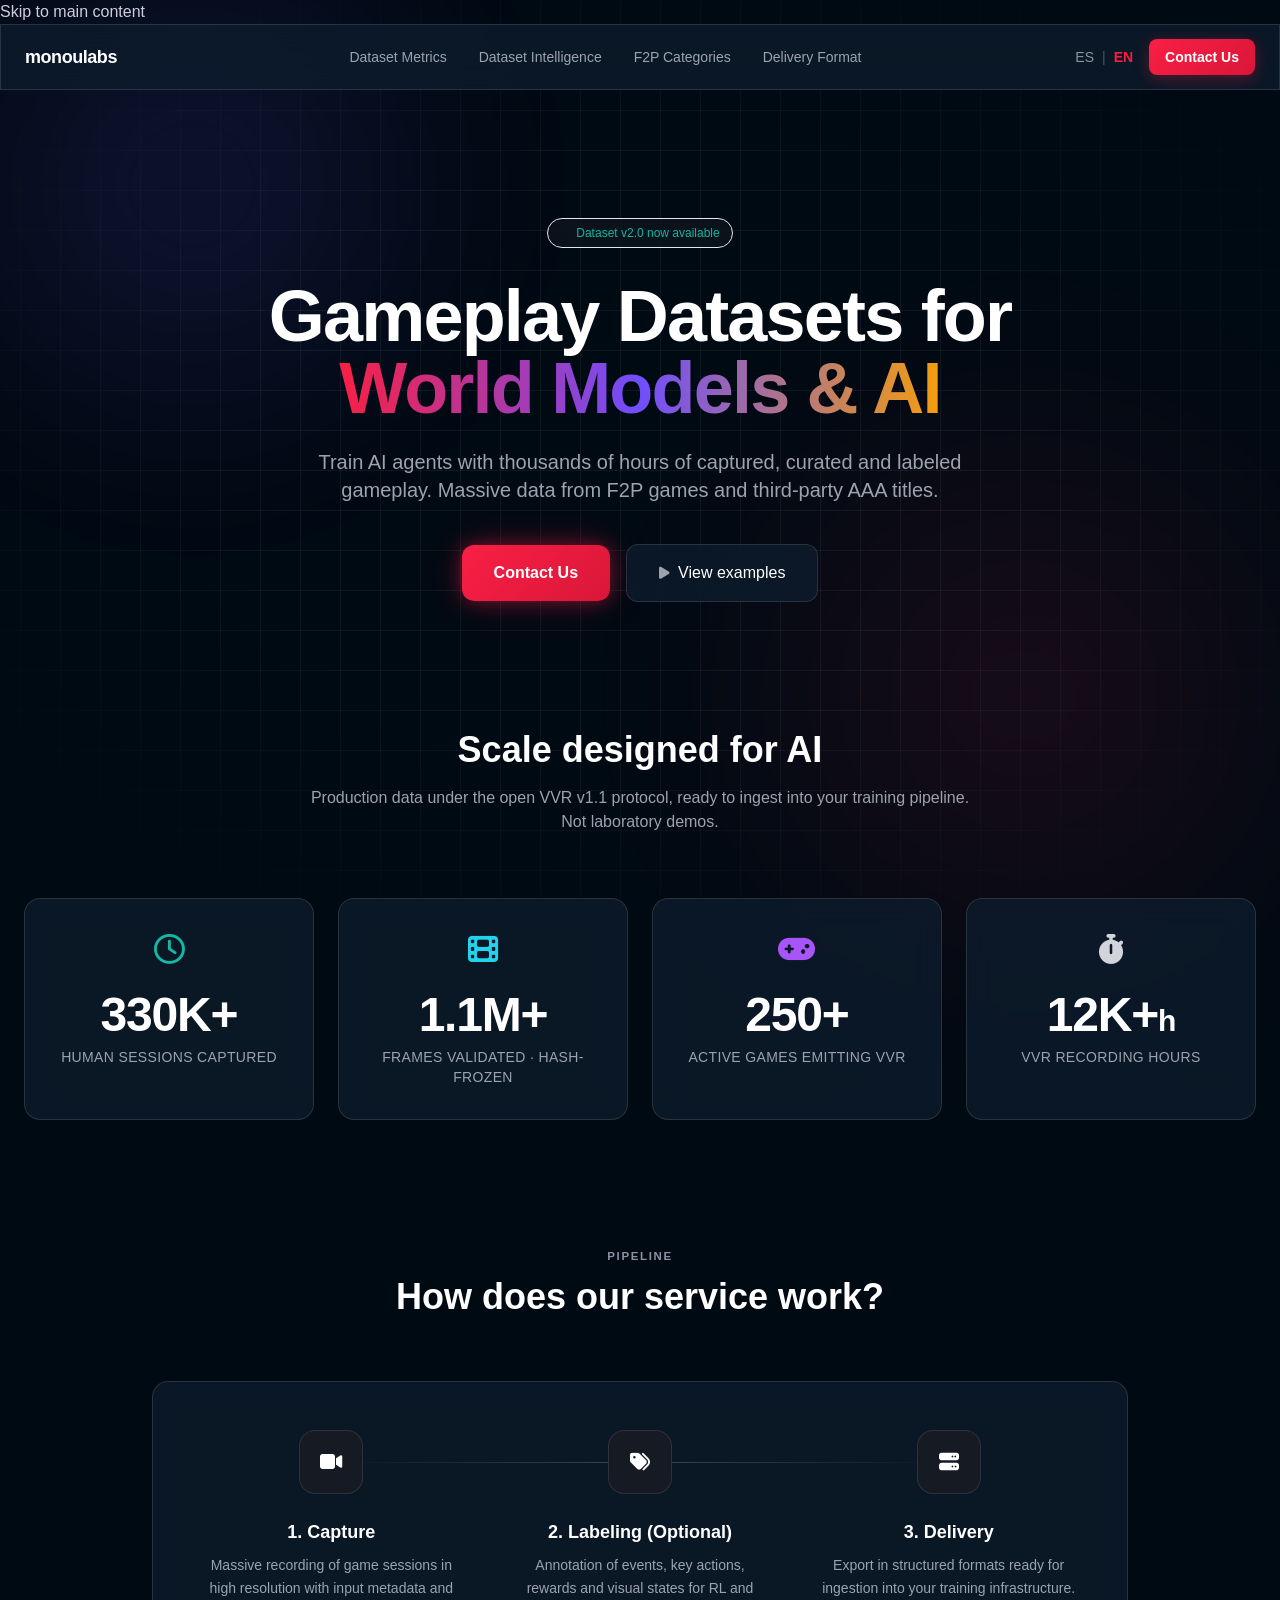
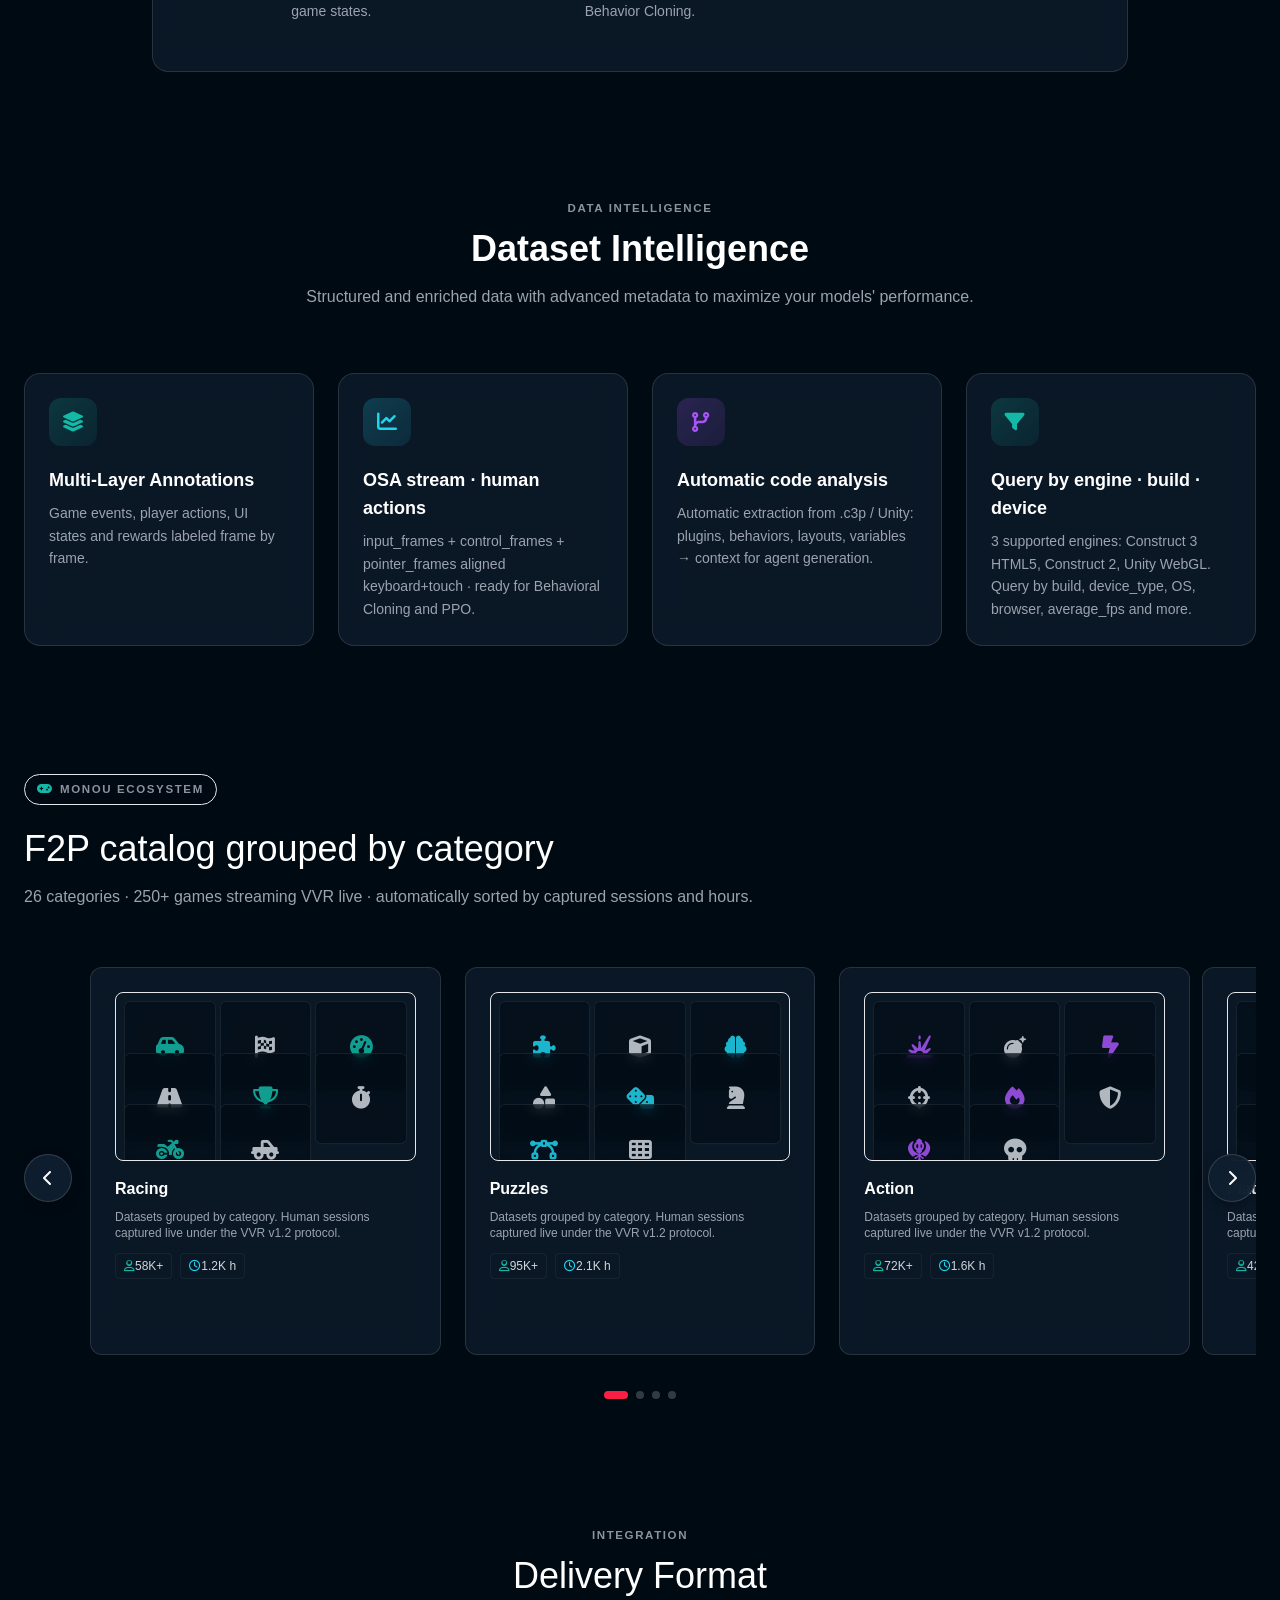
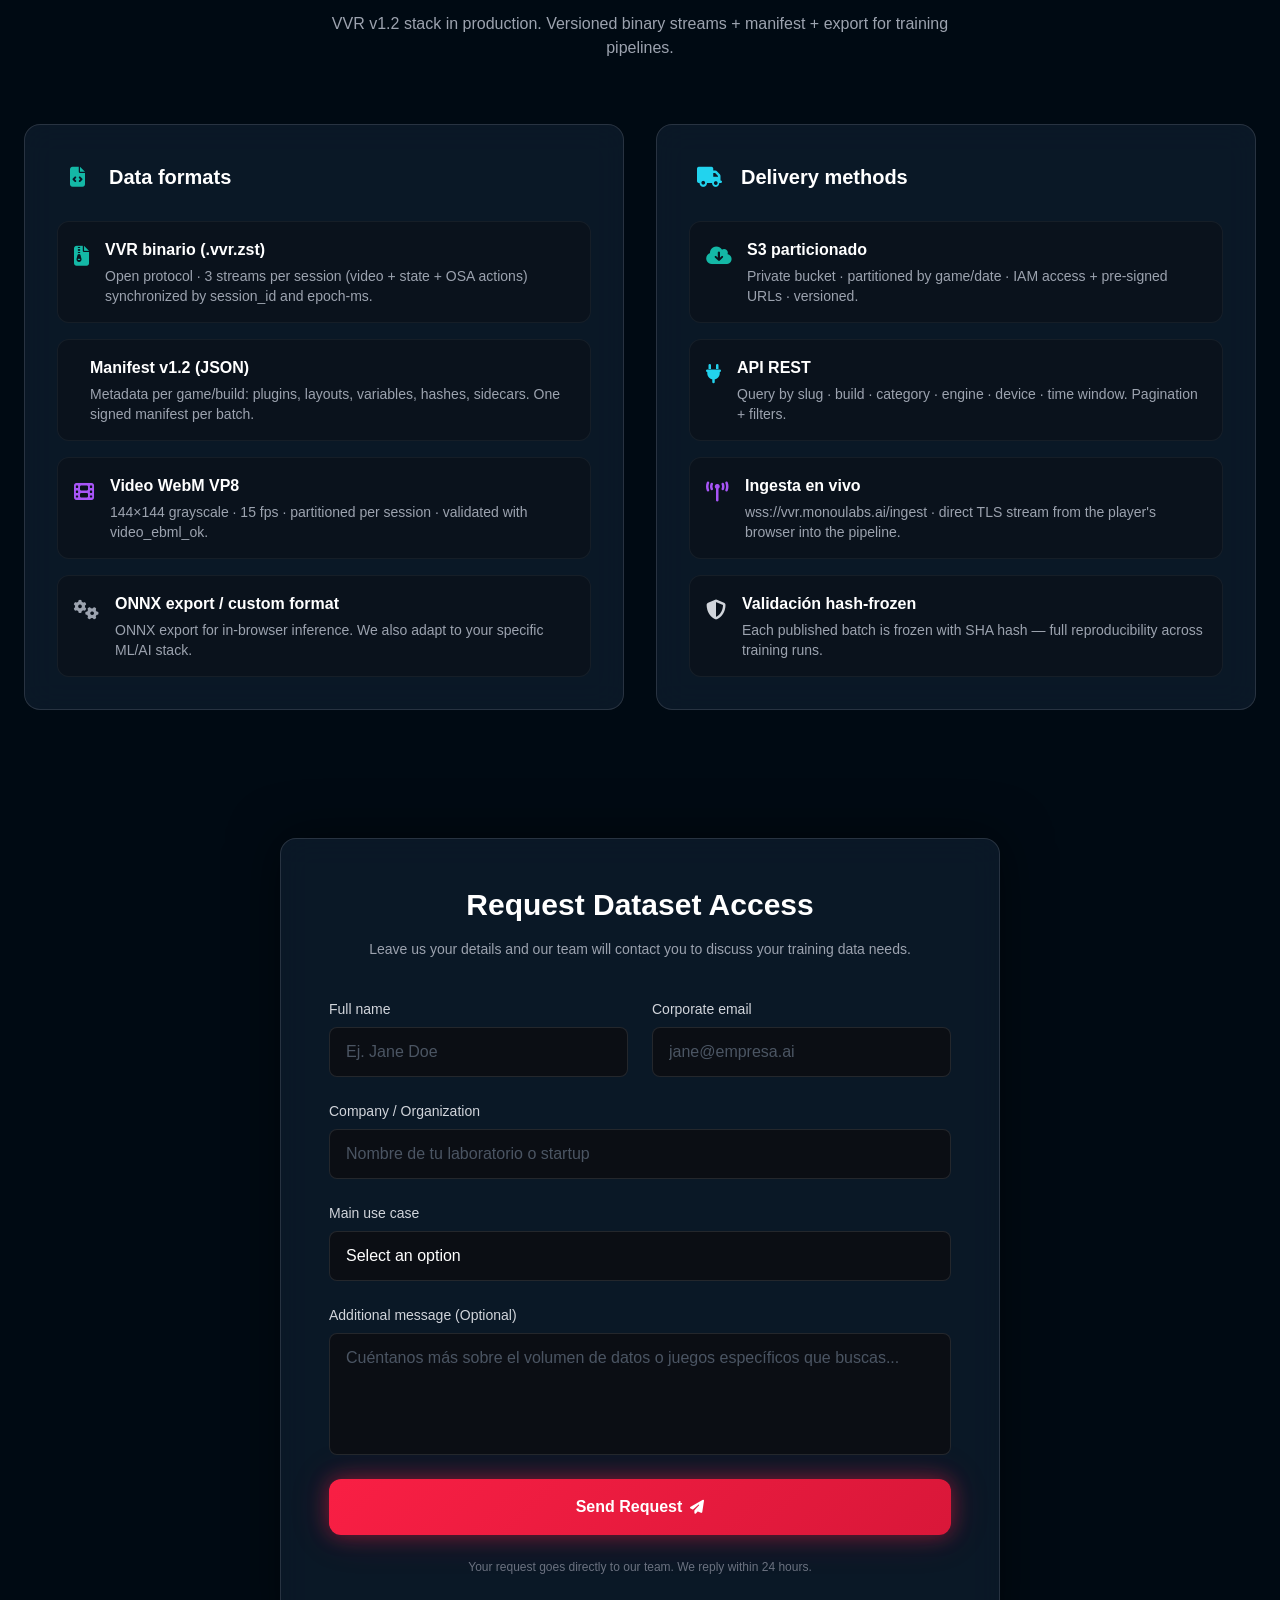
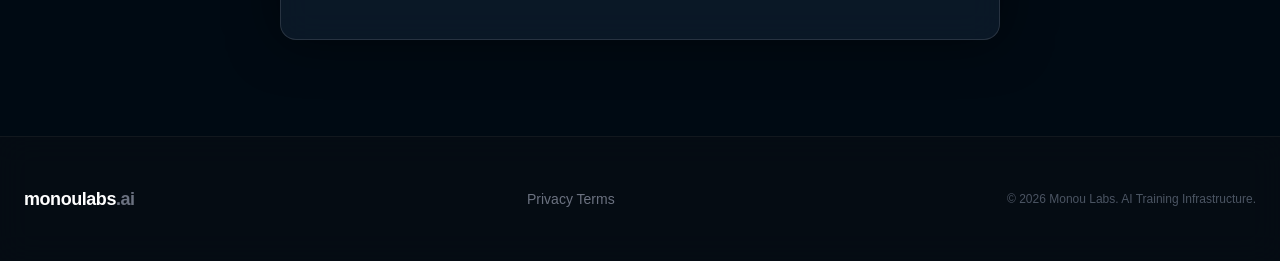
==== commit 126f398e: "feat(landing): cutover prod — grid 3x3, 4to KPI horas, CTA logo Monou, footer limpio + cablea a inte" ====
--- a/index.html
+++ b/index.html
@@ -1,4 +1,6 @@
 <html lang="es"><head>
+    <link rel="stylesheet" href="https://cdnjs.cloudflare.com/ajax/libs/font-awesome/6.5.2/css/all.min.css" crossorigin="anonymous" referrerpolicy="no-referrer">
+
     <meta charset="UTF-8">
     <meta name="viewport" content="width=device-width, initial-scale=1.0">
 
@@ -63,9 +65,6 @@
          de tailwind.min.css (Lighthouse: critical chain ~354ms).
          Con preload arrancan en paralelo al HTML parse y no quedan en
          serie con Tailwind. -->
-    <link rel="preload" as="font" type="font/woff2" href="assets/fonts/inter-400.woff2" crossorigin>
-    <link rel="preload" as="font" type="font/woff2" href="assets/fonts/inter-600.woff2" crossorigin>
-    <link rel="preload" as="font" type="font/woff2" href="assets/fonts/inter-700.woff2" crossorigin>
 
     <!-- ═══ Theme & mobile hints ═══ -->
     <meta name="theme-color" content="#0B0E14">
@@ -247,33 +246,18 @@
     <!-- FontAwesome subset (16 KB) — async OK porque los iconos no son
          layout-critical (parpadean brevemente en cuadritos hasta que carga,
          pero no reposicionan otros elementos). -->
-    <link rel="preload" href="assets/css/fa-subset.min.css" as="style" onload="this.onload=null;this.rel='stylesheet'">
-    <noscript><link rel="stylesheet" href="assets/css/fa-subset.min.css"></noscript>
     <!-- Preload solo de fa-regular-400 (24 KB, usado en iconos above-the-fold).
          fa-solid-900 (156 KB) NO se preloadea porque no está en el LCP path
          y bloquea la red para los Inter fonts críticos (v3.1.1 patch). -->
-    <link rel="preload" as="font" type="font/woff2" href="assets/fonts/fa-regular-400.woff2" crossorigin>
 
     <!-- ═══ Inter font self-hosted (v2.4.2 — eliminamos fonts.googleapis.com 750ms) ═══ -->
     <!-- @font-face local con font-display:swap y unicode-range latin para reducir peso.
          Si los woff2 aún no están en assets/fonts/, ver instrucciones en
          README.md sección "Self-host Inter font". -->
     <style>
-      @font-face{
-        font-family:'Inter';font-style:normal;font-weight:400;font-display:swap;
-        src:url('assets/fonts/inter-400.woff2') format('woff2');
-        unicode-range:U+0000-00FF,U+0131,U+0152-0153,U+02BB-02BC,U+02C6,U+02DA,U+02DC,U+0304,U+0308,U+0329,U+2000-206F,U+2074,U+20AC,U+2122,U+2191,U+2193,U+2212,U+2215,U+FEFF,U+FFFD;
-      }
-      @font-face{
-        font-family:'Inter';font-style:normal;font-weight:600;font-display:swap;
-        src:url('assets/fonts/inter-600.woff2') format('woff2');
-        unicode-range:U+0000-00FF,U+0131,U+0152-0153,U+02BB-02BC,U+02C6,U+02DA,U+02DC,U+0304,U+0308,U+0329,U+2000-206F,U+2074,U+20AC,U+2122,U+2191,U+2193,U+2212,U+2215,U+FEFF,U+FFFD;
-      }
-      @font-face{
-        font-family:'Inter';font-style:normal;font-weight:700;font-display:swap;
-        src:url('assets/fonts/inter-700.woff2') format('woff2');
-        unicode-range:U+0000-00FF,U+0131,U+0152-0153,U+02BB-02BC,U+02C6,U+02DA,U+02DC,U+0304,U+0308,U+0329,U+2000-206F,U+2074,U+20AC,U+2122,U+2191,U+2193,U+2212,U+2215,U+FEFF,U+FFFD;
-      }
+      
+      
+      
     </style>
     <!-- v2.1.5: la config de Tailwind ya está compilada estáticamente en assets/css/tailwind.min.css.
          Este bloque solo aplica si alguien re-introduce el CDN de Tailwind (dev) — guard contra ReferenceError. -->
@@ -289,12 +273,16 @@
       }
       h1, h2, h3, h4, .font-display, .kpi-number { font-family:'Rubik', sans-serif; }
 
+      /* v7.3 — grid más visible pero sutil, tinte blanco cálido + tenue acento rojo */
       .grid-bg {
+        background-image:
+          linear-gradient(to right, rgba(255,255,255,0.055) 1px, transparent 1px),
+          linear-gradient(to bottom, rgba(255,255,255,0.055) 1px, transparent 1px);
         background-size:40px 40px;
         background-position:center center;
         opacity:1;
-        mask-image:radial-gradient(circle at center, black 55%, transparent 100%);
-        -webkit-mask-image:radial-gradient(circle at center, black 55%, transparent 100%);
+        mask-image:radial-gradient(ellipse at center, black 40%, transparent 90%);
+        -webkit-mask-image:radial-gradient(ellipse at center, black 40%, transparent 90%);
       }
       .glass-card {
         background:rgba(15,31,48,0.7);
@@ -410,16 +398,17 @@
       /* evita que glow neón de un card se cuele sobre el siguiente slide */
       #juegos-monou .glass-card { contain: layout; }
     
-      /* v7.2 — mini-wall de logos de juegos por categoría */
+      /* v7.3 — mini-wall de logos de juegos por categoría (2×2 → 4 tiles sin repetir) */
       .game-wall {
         display: grid;
-        grid-template-columns: repeat(4, 1fr);
-        grid-template-rows: repeat(2, 1fr);
-        gap: 5px;
-        padding: 10px;
+        grid-template-columns: repeat(3, 1fr);
+        grid-template-rows: repeat(3, 1fr);
+        gap: 4px;
+        padding: 8px;
         width: 100%;
         height: 100%;
       }
+
       .game-tile {
         position: relative;
         display: flex; align-items: center; justify-content: center;
@@ -432,7 +421,7 @@
         transition: all 0.3s cubic-bezier(0.4, 0, 0.2, 1);
       }
       .game-tile i {
-        font-size: 0.78rem;
+        font-size: 1.4rem;
         opacity: 0.85;
         transition: all 0.3s cubic-bezier(0.4, 0, 0.2, 1);
       }
@@ -447,12 +436,11 @@
         opacity: 1;
         transform: scale(1.08);
       }
-      /* mobile scroller — grid 2×2 compacto para no reventar aspect-video 16:9 estrecho */
       .md\:hidden .game-wall {
-        grid-template-columns: repeat(4, 1fr);
-        grid-template-rows: repeat(2, 1fr);
-        padding: 8px;
-        gap: 4px;
+        grid-template-columns: repeat(3, 1fr);
+        grid-template-rows: repeat(3, 1fr);
+        padding: 6px;
+        gap: 3px;
       }
     </style>
     <style data-grapesjs-styles="true">
@@ -469,7 +457,7 @@
   
     <!-- ═══ Backend API base — platform-deploy cms-landing ═══ -->
     <!-- staging: https://staging.internal.monou.gg · prod: https://internal.monou.gg -->
-    <meta name="api-base" content="https://staging.internal.monou.gg">
+    <meta name="api-base" content="https://internal.monou.gg">
     <script src="server/cms-landing-loader.js" defer></script>
 
     <!-- ═══ Google Analytics 4 — same tracking stack as plataforma deploy ═══ -->
@@ -528,8 +516,10 @@
           <span class="w-2 h-2 rounded-full bg-tertiary animate-pulse pulse-dot"></span><span data-link-field="label" data-es="Dataset v2.0 ya disponible" data-en="Dataset v2.0 now available" class="text-xs font-medium text-primary">Dataset v2.0 ya
             disponible</span></div>
         <h1 class="text-5xl md:text-7xl font-extrabold text-white tracking-tight leading-[1.1] mb-6 max-w-4xl">
-          <span data-es="Gameplay Datasets para" data-en="Gameplay Datasets for">Gameplay Datasets para</span> <br class="hidden md:block"><span data-es="World Models &amp; IA" data-en="World Models &amp; AI" class="text-transparent bg-clip-text bg-gradient-to-r from-primary via-secondary to-tertiary">World
-            Models &amp; IA</span></h1>
+          <span data-es="Gameplay Datasets para" data-en="Gameplay Datasets for">Gameplay Datasets para</span>
+          <br class="hidden md:block">
+          <span data-es="World Models &amp; IA" data-en="World Models &amp; AI" style="background:linear-gradient(90deg,#F91F44 0%,#704EFC 50%,#F59E0B 100%);-webkit-background-clip:text;background-clip:text;color:transparent;-webkit-text-fill-color:transparent;">World Models &amp; IA</span>
+        </h1>
         <p data-es="Entrena agentes de IA con miles de horas de gameplay capturado, curado y etiquetado. Datos masivos de juegos F2P y títulos AAA de terceros." data-en="Train AI agents with thousands of hours of captured, curated and labeled gameplay. Massive data from F2P games and third-party AAA titles." class="text-lg md:text-xl text-gray-400 mb-10 max-w-2xl font-medium">
           Entrena agentes de IA con miles de horas de gameplay capturado, curado
           y etiquetado. Datos masivos de juegos F2P y títulos AAA de terceros.
@@ -545,7 +535,7 @@
             diseñada para IA</h2>
           <p data-es="Datos reales de producción, protocolo abierto VVR v1.1, listos para ingerir en tu pipeline de entrenamiento. No son demostraciones de laboratorio." data-en="Production data under the open VVR v1.1 protocol, ready to ingest into your training pipeline. Not laboratory demos." class="text-gray-400 max-w-2xl mx-auto">Datos reales de producción, protocolo abierto VVR v1.1, listos para ingerir en tu pipeline de entrenamiento. No son demostraciones de laboratorio.</p>
         </div>
-        <div class="grid grid-cols-1 md:grid-cols-3 gap-6">
+        <div class="grid grid-cols-1 md:grid-cols-2 lg:grid-cols-4 gap-6">
           <div class="glass-card p-8 rounded-2xl flex flex-col items-center text-center relative overflow-hidden group">
             <div class="absolute inset-0 bg-gradient-to-b from-primary/8 to-transparent opacity-0 group-hover:opacity-100 transition-opacity">
             </div><i class="fa-regular fa-clock text-3xl text-primary mb-6"></i>
@@ -566,6 +556,13 @@
             <h3 data-stat-value="games_covered" class="text-5xl font-bold text-white mb-2 tracking-tight kpi-number font-black"><span data-live-metric="games_emitting_30d" data-fallback="250+">250+</span></h3>
             <p data-stat-label="games_covered" data-es="Juegos activos emitiendo VVR" data-en="Active games emitting VVR" class="text-sm font-medium text-gray-400 uppercase tracking-wide">
               Juegos Cubiertos</p>
+          </div>
+          <div class="glass-card p-8 rounded-2xl flex flex-col items-center text-center relative overflow-hidden group">
+            <div class="absolute inset-0 bg-gradient-to-b from-accent-purple/8 to-transparent opacity-0 group-hover:opacity-100 transition-opacity">
+            </div><i class="fa-solid fa-stopwatch text-3xl text-accent-purple mb-6"></i>
+            <h3 data-stat-value="hours_total" class="text-5xl font-bold text-white mb-2 tracking-tight kpi-number font-black"><span data-live-metric="hours_captured_total" data-fallback="12K+">12K+</span><span class="text-3xl text-accent-purple ml-1">h</span></h3>
+            <p data-stat-label="hours_total" data-es="Horas de grabación VVR" data-en="VVR recording hours" class="text-sm font-medium text-gray-400 uppercase tracking-wide">
+              Horas de Grabación</p>
           </div>
         </div>
       </section><!-- COMO FUNCIONA (Workflow) -->
@@ -745,16 +742,16 @@
             </div>
             <div class="carousel-item">
               <div class="flex items-center justify-center h-full">
-                <div data-link-key="view_full_catalog" class="glass-card hover-lift rounded-2xl p-12 border border-white/5 hover:border-primary/40 transition-all group cursor-pointer text-center max-w-md">
-                  <div class="w-24 h-24 mx-auto bg-gradient-to-br from-primary/15 to-secondary/15 rounded-2xl flex items-center justify-center mb-6 group-hover:scale-110 transition-transform glow-red">
-                    <i class="fa-solid fa-grid-2-plus text-4xl text-transparent bg-clip-text bg-gradient-to-br from-primary to-secondary"></i>
+                <a href="#contacto" data-link-key="view_full_catalog" class="glass-card hover-lift rounded-2xl p-12 border border-white/5 hover:border-primary/40 transition-all group cursor-pointer text-center max-w-md block no-underline">
+                  <div class="w-32 h-32 mx-auto bg-gradient-to-br from-primary/15 to-secondary/15 rounded-2xl flex items-center justify-center mb-6 group-hover:scale-110 transition-transform glow-red">
+                    <span class="font-display font-black text-3xl tracking-tight leading-none"><span class="text-white">monou</span><span class="text-gray-400">labs</span><span class="text-primary">.ai</span></span>
                   </div>
-                  <h3 data-es="26 categorías · 250+ juegos" data-en="26 categories · 250+ games" class="text-2xl font-display font-black text-white mb-4">26 categorías · 250+ juegos</h3>
-                  <p data-es="El catálogo completo se ordena automáticamente por volumen de sesiones y horas capturadas. Nuevas categorías se incorporan al pipeline cada mes." data-en="The complete catalog is sorted automatically by session volume and captured hours. New categories join the pipeline every month." class="text-gray-400 mb-6 leading-relaxed">El catálogo completo se ordena automáticamente por volumen de sesiones y horas capturadas. Nuevas categorías se incorporan al pipeline cada mes.</p>
+                  <h3 data-es="¿Tu modelo necesita datasets de gameplay?" data-en="Need gameplay datasets for your model?" class="text-2xl font-display font-black text-white mb-4">¿Tu modelo necesita datasets de gameplay?</h3>
+                  <p data-es="Hablemos de tu caso de uso: behavior cloning, PPO, world models o investigación académica. Respuesta en 24 horas." data-en="Let's talk about your use case: behavior cloning, PPO, world models or academic research. 24-hour response." class="text-gray-400 mb-6 leading-relaxed">Hablemos de tu caso de uso: behavior cloning, PPO, world models o investigación académica. Respuesta en 24 horas.</p>
                   <div data-link-field="cta" class="inline-flex items-center gap-2 px-6 py-3 btn-monou-primary rounded-xl glow-red">
-                    <span data-link-field="label" data-es="Solicitar catálogo completo" data-en="Request full catalog">Solicitar catálogo completo</span><i class="fa-solid fa-arrow-right text-sm"></i>
+                    <span data-link-field="label" data-es="Contáctanos" data-en="Contact us">Contáctanos</span><i class="fa-solid fa-arrow-right text-sm"></i>
                   </div>
-                </div>
+                </a>
               </div>
             </div>
           </div>
@@ -992,8 +989,7 @@
     <footer id="footer" role="contentinfo" aria-label="Pie de página" class="w-full border-t border-white/5 bg-dark-900/50 backdrop-blur-lg relative z-10 py-12">
       <div class="max-w-7xl mx-auto px-6 flex flex-col md:flex-row justify-between items-center gap-6">
         <div class="flex items-center gap-2"><span class="font-bold text-lg tracking-tight"><span class="text-white">monoulabs</span><span class="text-gray-500">.ai</span></span></div>
-        <div class="flex items-center gap-6 text-sm text-gray-500"><a data-link-key="privacy_terms" href="#" data-es="Términos de Privacidad" data-en="Privacy Terms" class="hover:text-white transition-colors">Términos de
-            Privacidad</a><a data-link-key="data_licenses" href="#" data-es="Licencias de Datos" data-en="Data Licenses" class="hover:text-white transition-colors">Licencias de Datos</a></div>
+        <div class="flex items-center gap-6 text-sm text-gray-500"><a data-link-key="privacy_terms" href="https://monou.gg/terminos" target="_blank" rel="noopener" data-es="Términos de Privacidad" data-en="Privacy Terms" class="hover:text-white transition-colors">Términos de Privacidad</a></div>
         <div class="text-xs text-gray-600">
           © 2026 Monou Labs. AI Training Infrastructure.
         </div>
@@ -1148,12 +1144,5 @@
 
 <!-- Override opcional de la URL del backend (déjalo comentado en prod):
          <meta name="api-base" content="https://otro-backend.com"> -->
-    <script src="assets/js/contact-form.js" defer></script>
-    <script src="assets/js/stats-loader.js" defer></script>
-    <script src="assets/js/games-loader.js?v=20260525b" defer></script>
-    <script src="assets/js/links-loader.js" defer></script>
-    <script src="assets/js/delivery-loader.js" defer></script>
-    <script src="assets/js/info-columns-loader.js" defer></script>
     <!-- v2.2.0: analytics-loader inyecta GA4/GTM dinámicamente desde admin (assets/js/analytics-loader.js) -->
-    <script src="assets/js/analytics-loader.js" defer></script>
   </body></html>
